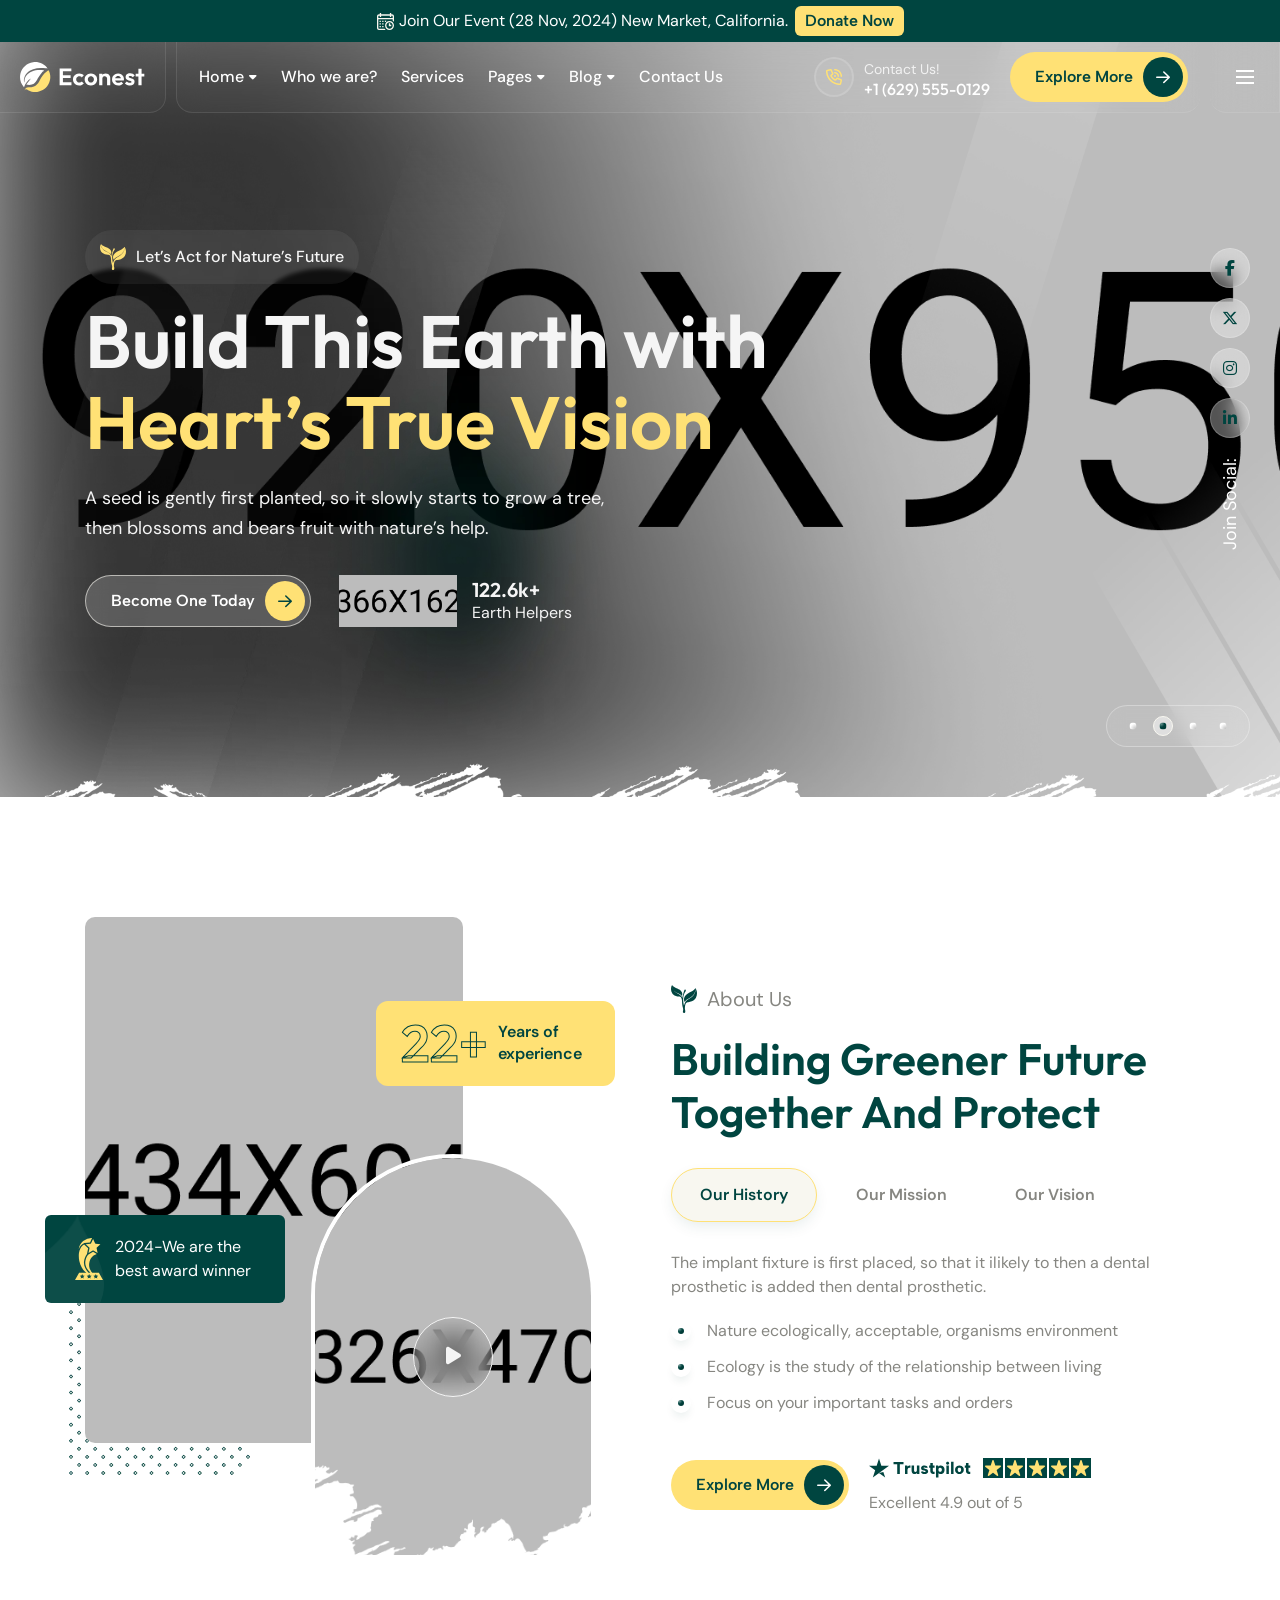
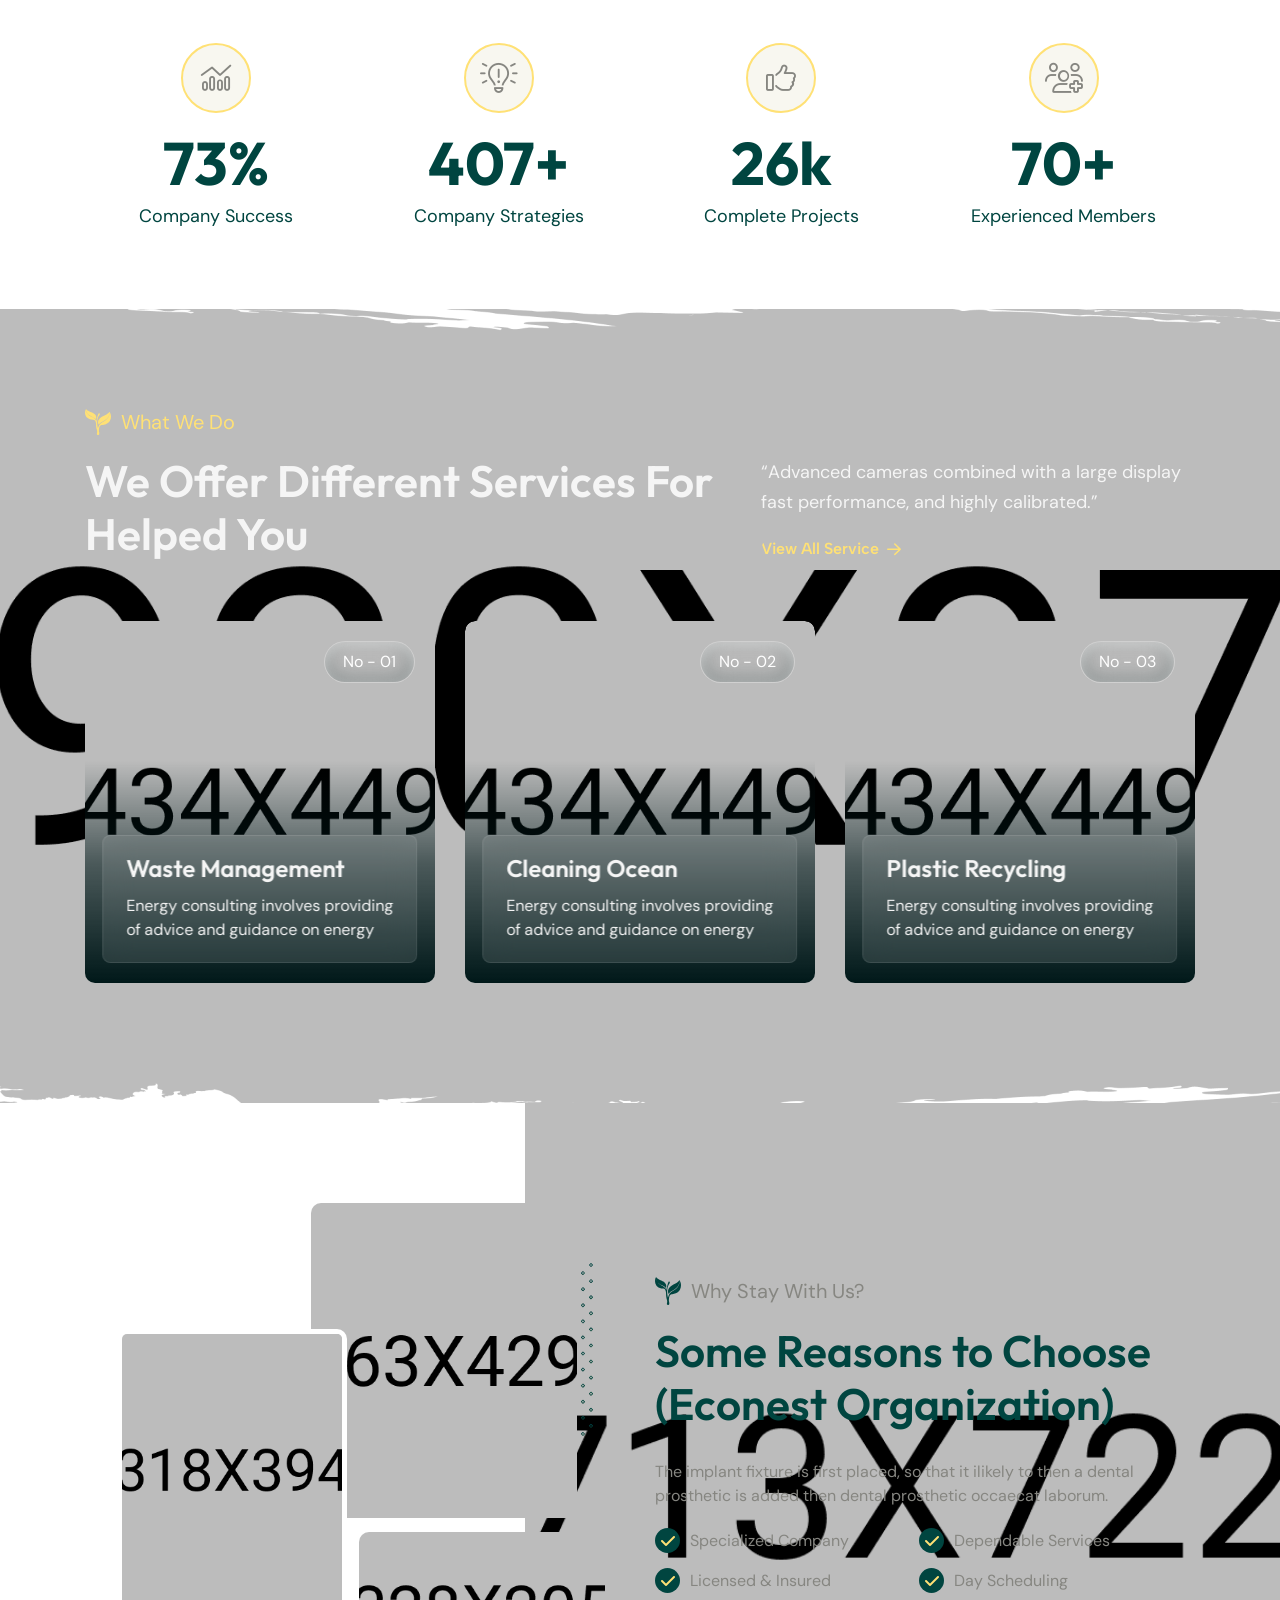
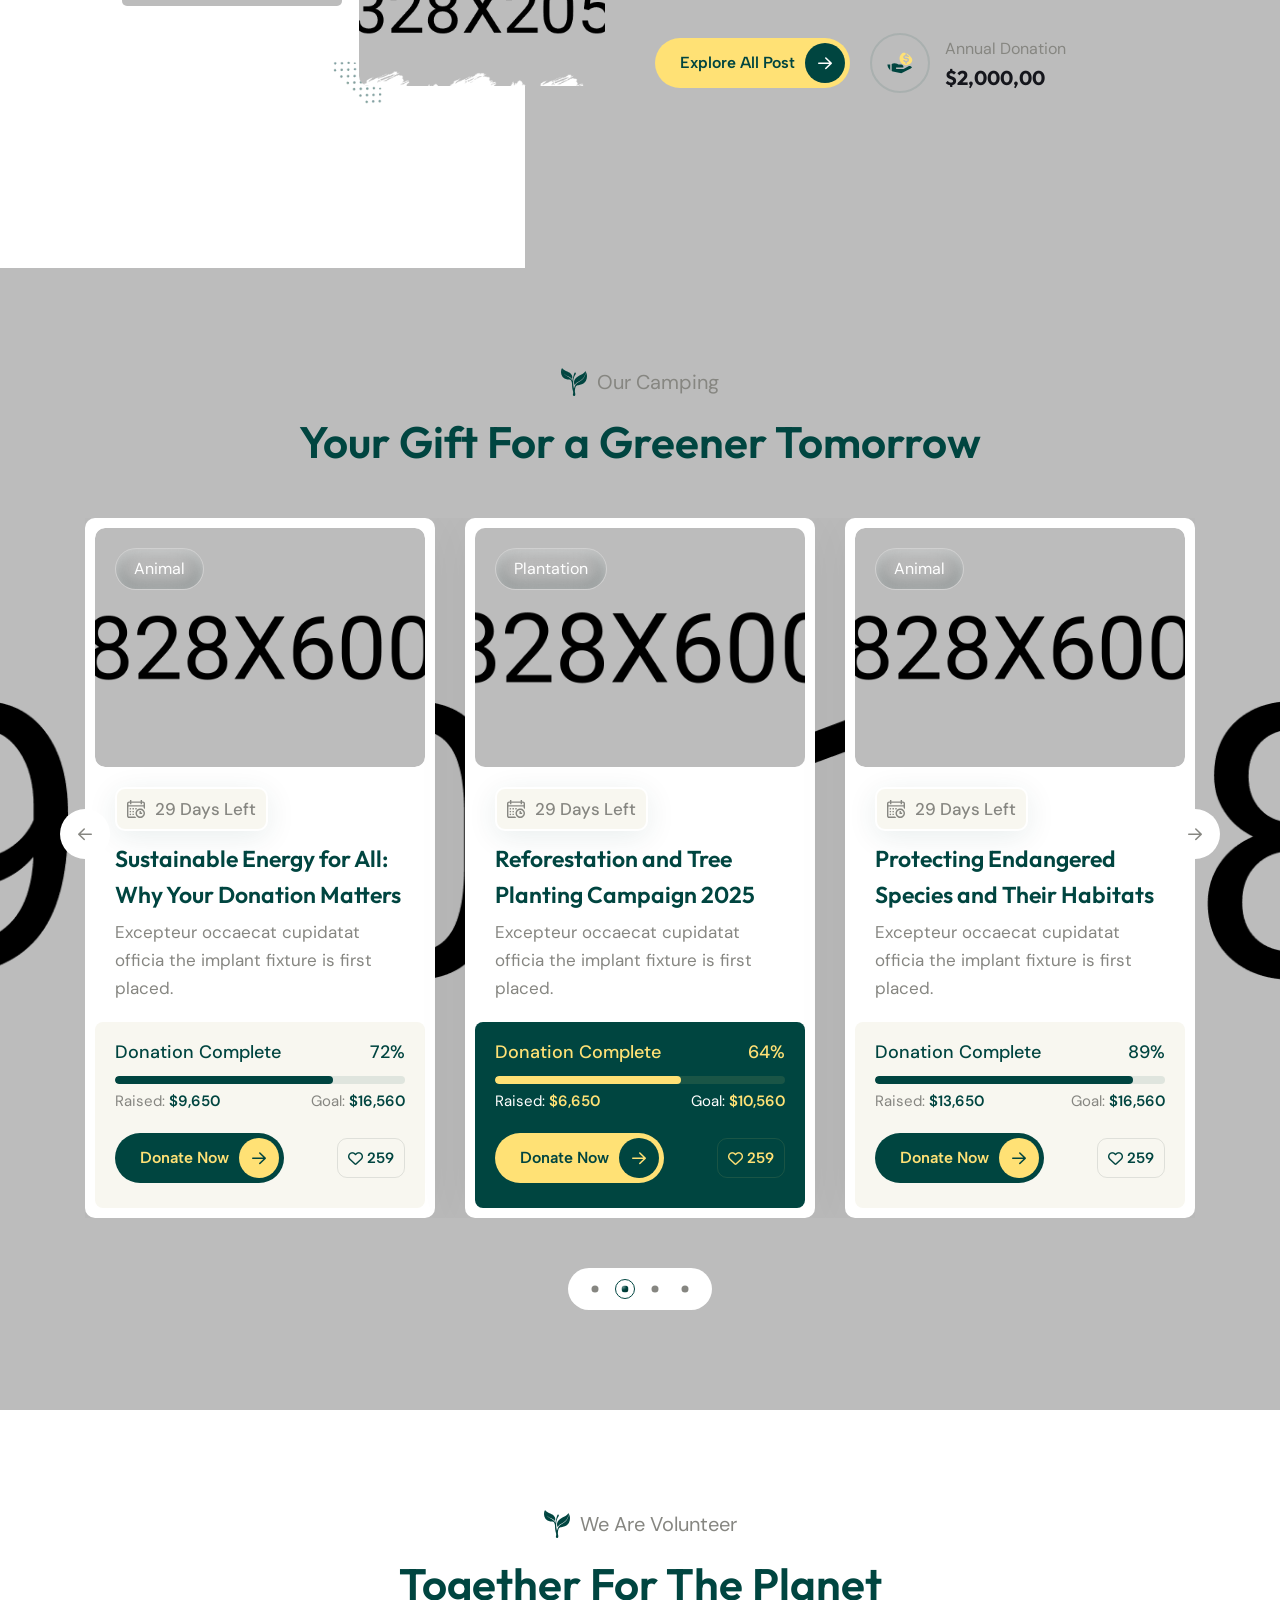
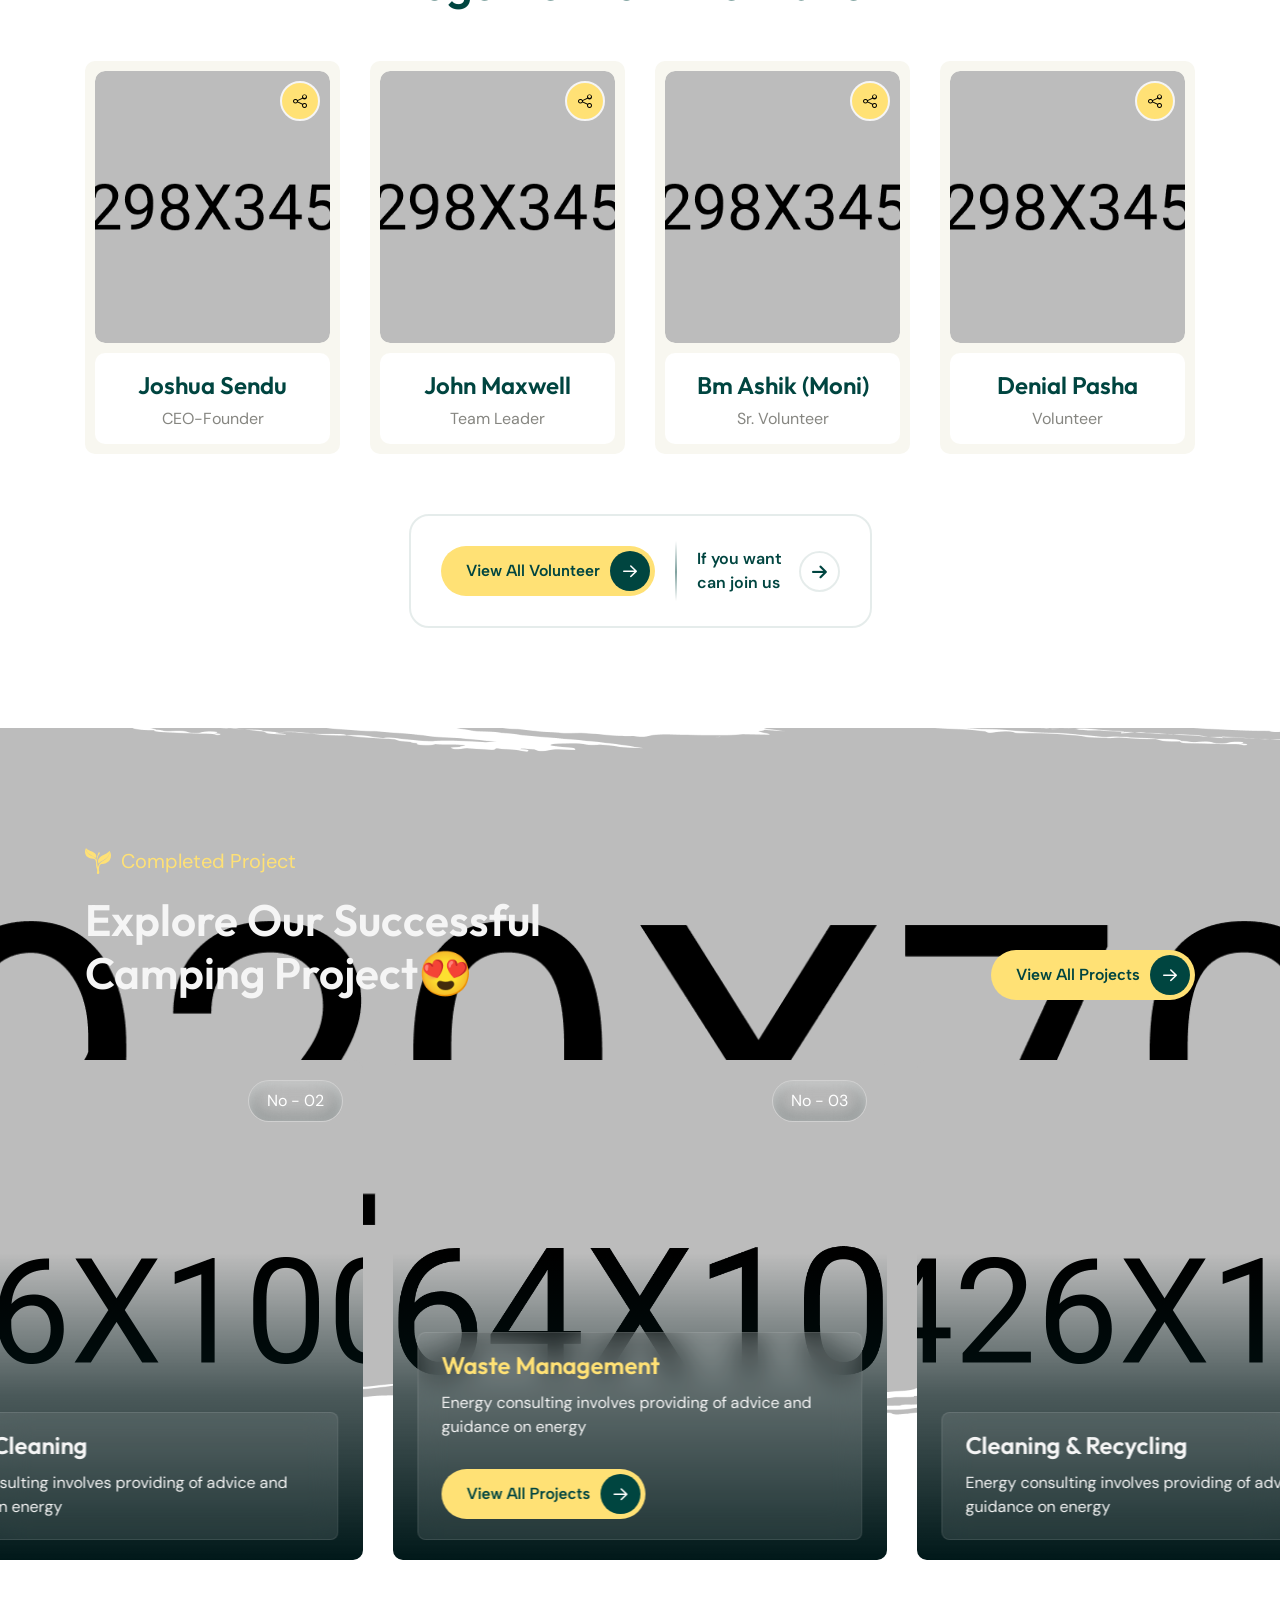
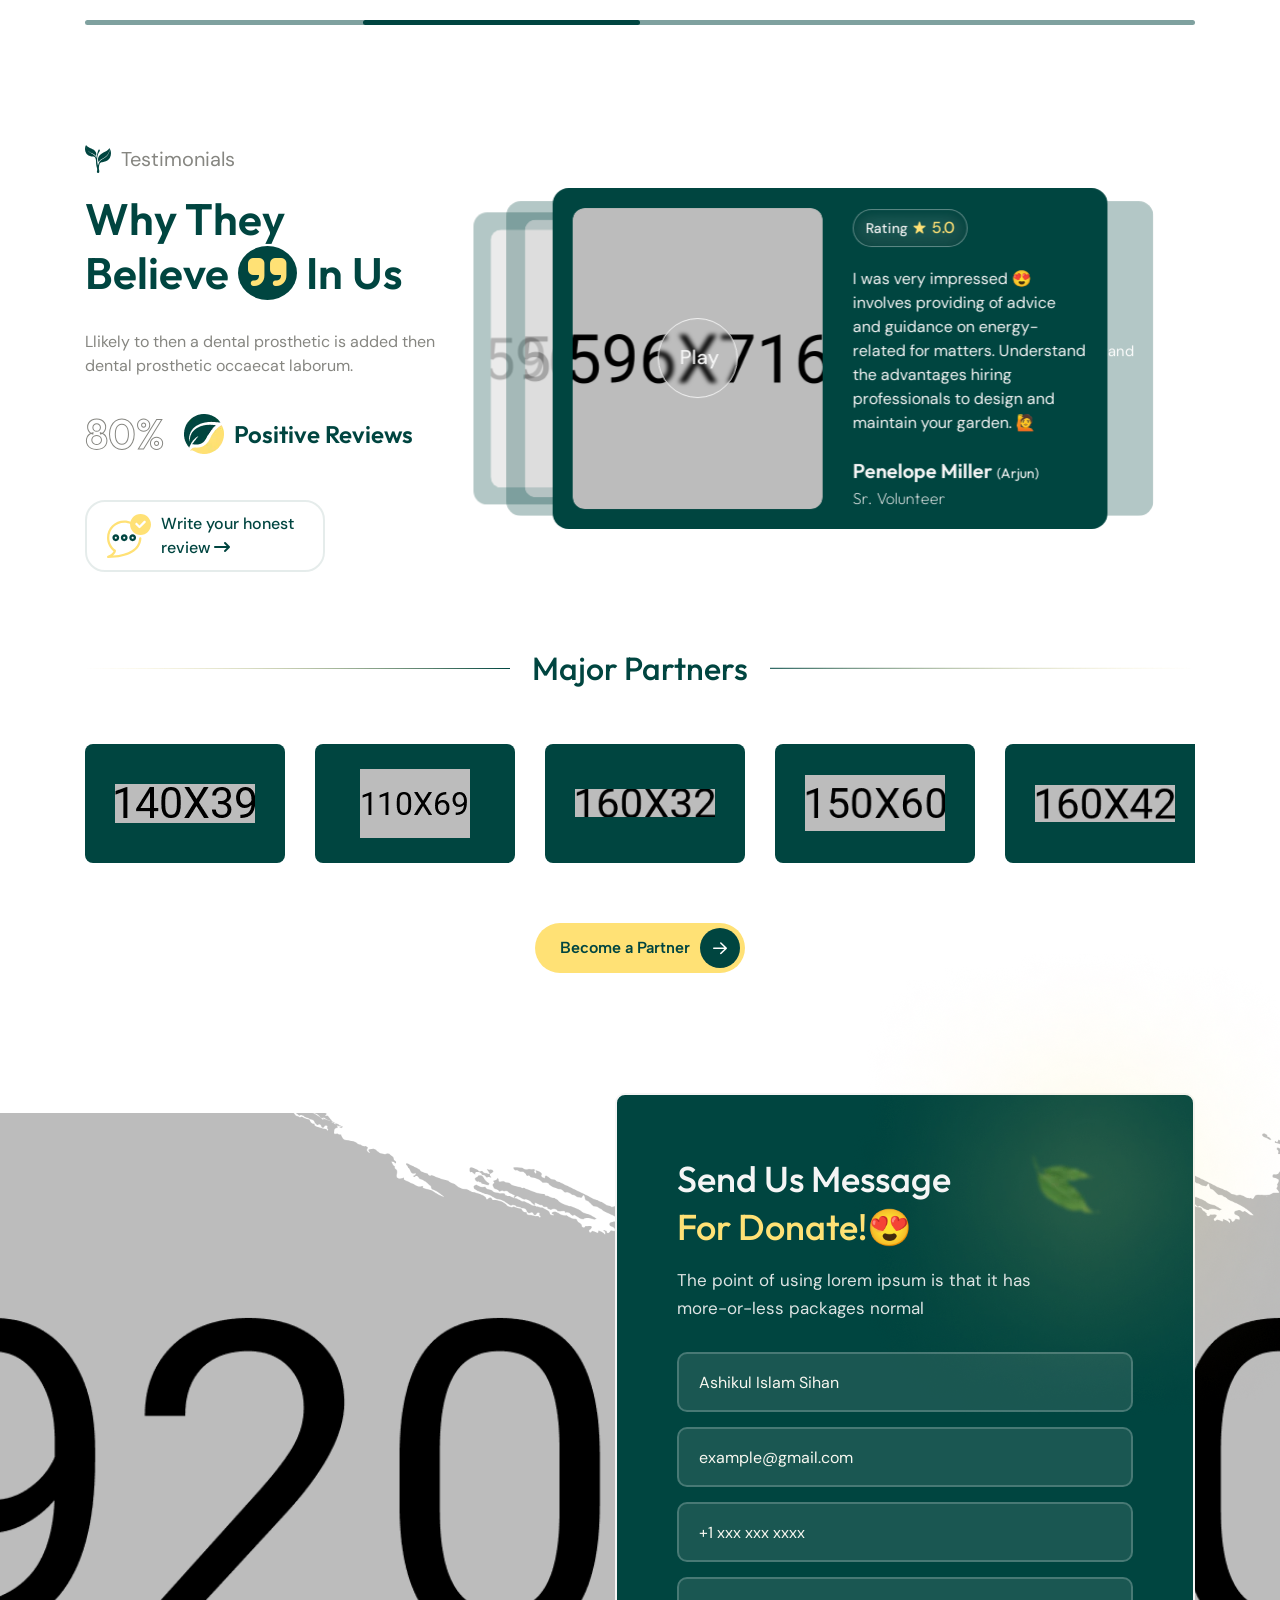
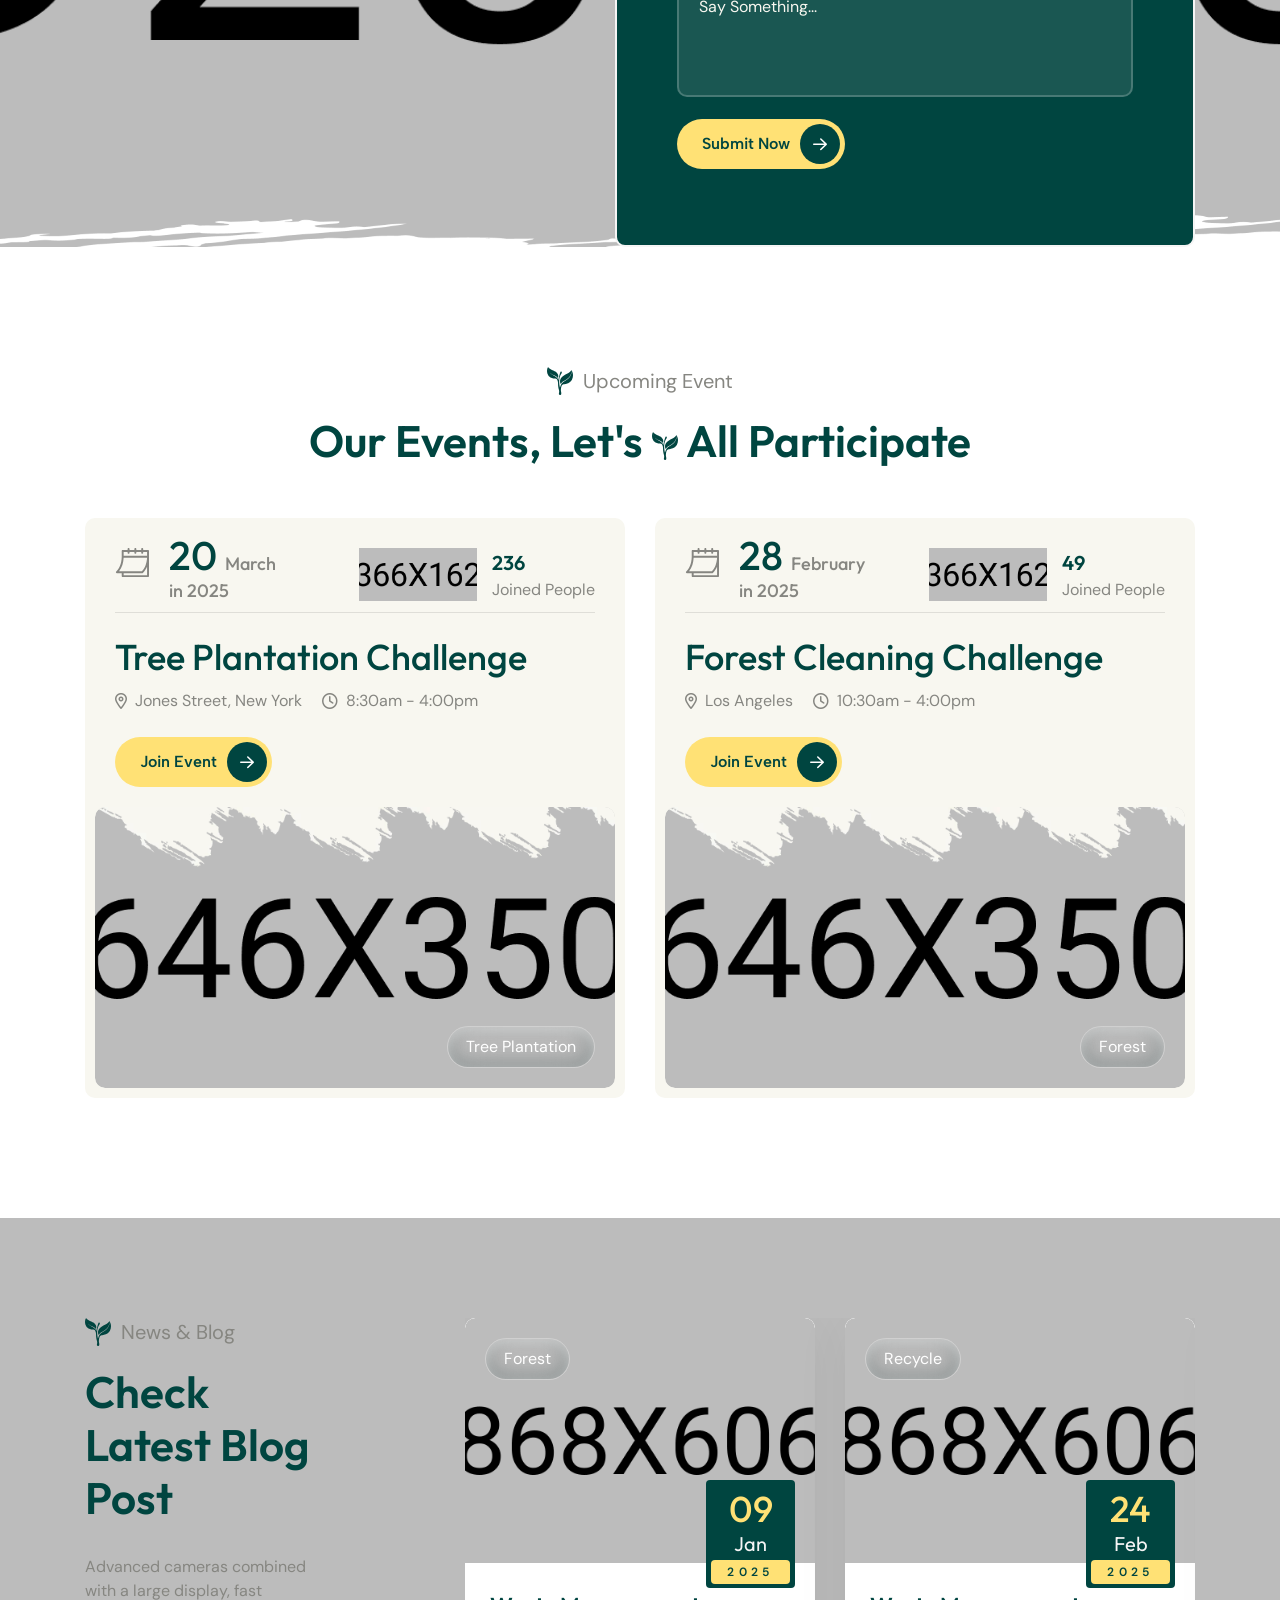
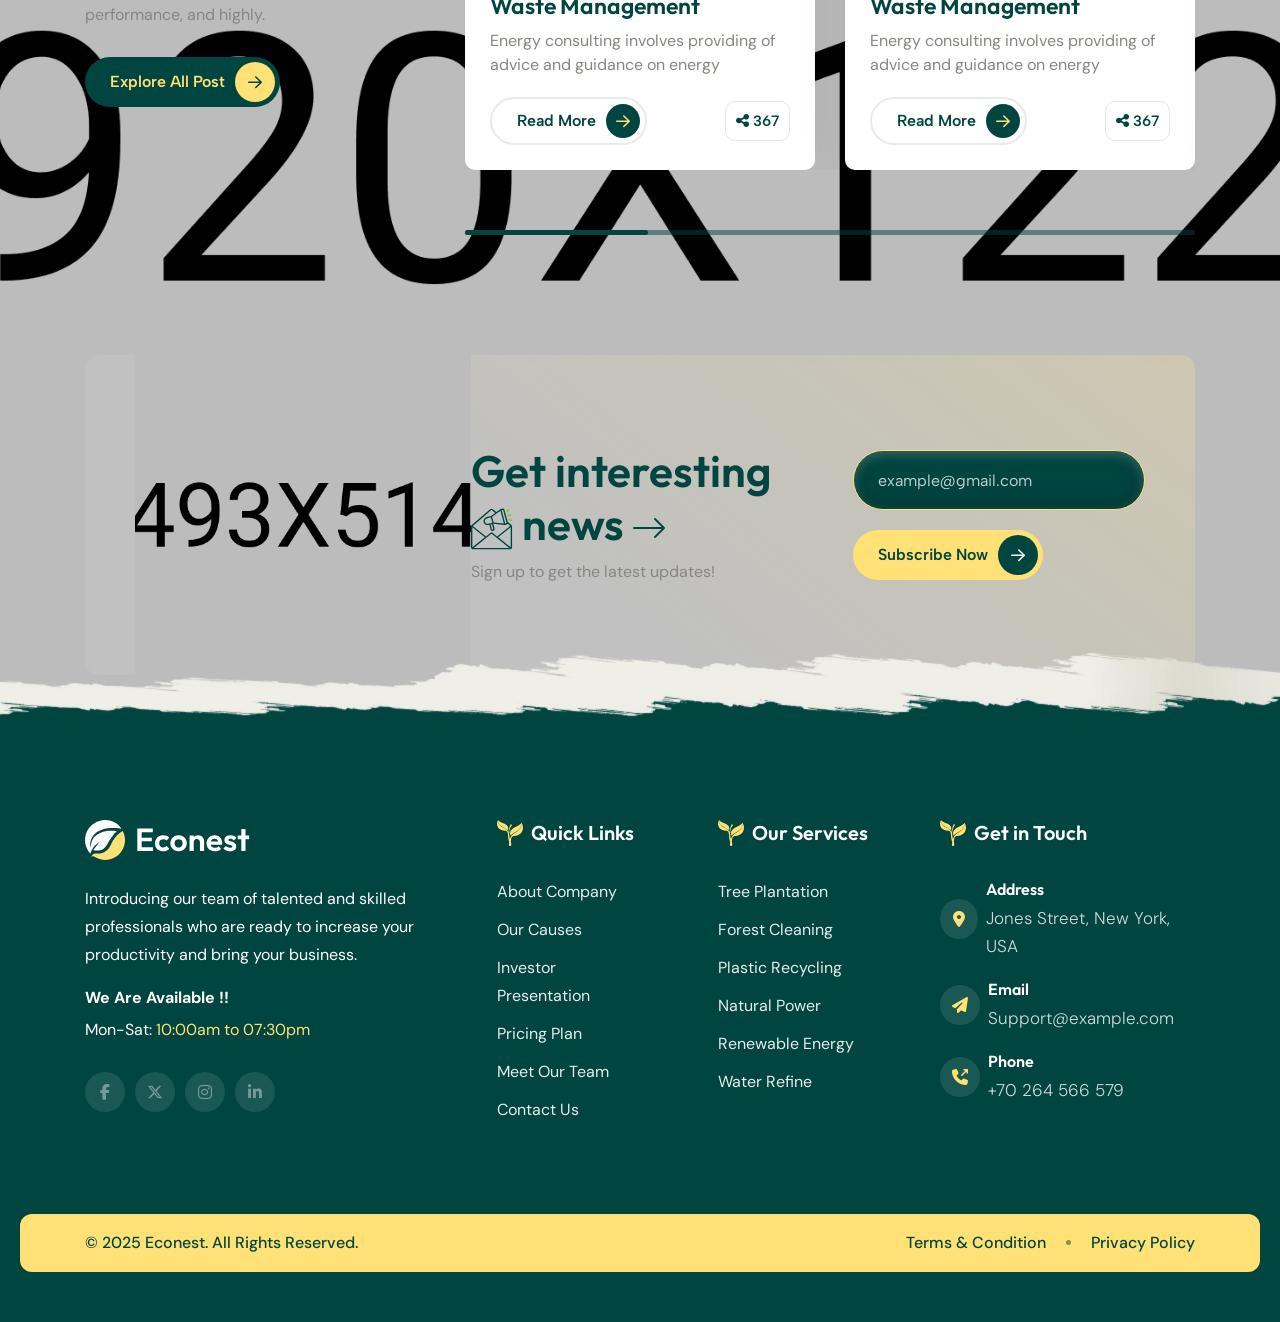
==== index.html @ 25c2c6f8 "Initial commit" ====
<!DOCTYPE html>
<html lang="en">

<head>
	<!-- Required meta tags -->
	<meta charset="utf-8"/>
	<meta name="viewport" content="width=device-width, initial-scale=1, shrink-to-fit=no"/>

	<title>Ecology & Environment HTML5 Template</title>

	<!-- Favicon -->
	<link rel="shortcut icon" type="image/x-icon" href="assets/img/logo/favicon.webp"/>

	<!-- Google fonts -->
	<link rel="preconnect" href="https://fonts.googleapis.com"/>
	<link rel="preconnect" href="https://fonts.gstatic.com" crossorigin/>
	<link href="https://fonts.googleapis.com/css2?family=Albert+Sans:ital,wght@0,100..900;1,100..900&family=DM+Sans:ital,opsz,wght@0,9..40,100..1000;1,9..40,100..1000&family=Outfit:wght@100..900&display=swap" rel="stylesheet"/>

	<!-- Vendors Css -->
	<link rel="stylesheet" href="assets/vendor/animate/animate.min.css"/>
	<link rel="stylesheet" href="assets/vendor/fontawesome-pro/fontawesome.min.css"/>
	<link rel="stylesheet" href="assets/vendor/bootstrap/bootstrap.min.css"/>
	<link rel="stylesheet" href="assets/vendor/swiper/swiper-bundle.min.css"/>
	<link rel="stylesheet" href="assets/vendor/aos/aos.css"/>
	<link rel="stylesheet" href="assets/vendor/fancybox/fancybox.css"/>

	<!-- Main CSS -->
	<link rel="stylesheet" href="assets/css/spacing.css"/>
	<link rel="stylesheet" href="assets/css/main.css"/>
</head>

<body>
<!-- preloader start-->
<div id="preloader">
	<div class="preloader">
		<img src="assets/img/thumbs/preloader.gif" alt="preloader">
	</div>
</div>
<!-- preloader end  -->

<!-- header-section start -->
<header class="header-section-1">
	<div class="top-bar d-none d-md-block">
		<div class="container-fluid">
			<div class="row">
				<div class="col-xl-12">
					<div class="top-bar-content text-center">
						<div class="text-wrap">
							<img src="assets/img/icons/calendar-time.svg" alt="icon"/>
							<span>Join Our Event (28 Nov, 2024) New Market, California.</span>
						</div>
						<a href="donations.html" class="e-primary-btn is-hover-white top-btn">
							Donate Now
						</a>
					</div>
				</div>
			</div>
		</div>
	</div>
	<div class="header-bottom-layout-2">
		<div class="header-left">
			<div class="logo-wrap-2">
				<a href="index.html">
					<img src="assets/img/logo/logo-white.svg" alt="logo"/>
				</a>
			</div>
		</div>
		<div class="w-100 d-none d-xl-block">
			<div class="header-middle">
				<nav class="main-menu-2 d-none d-xl-block">
					<ul>
						<li class="has-dropdown">
							<a href="#">Home</a>
							<ul class="sub-menu">
								<li><a href="index.html">Home 01</a></li>
								<li><a href="index-2.html">Home 02</a></li>
								<li><a href="index-3.html">Home 03</a></li>
								<li><a href="index-4.html">Home 04</a></li>
								<li><a href="index-5.html">Home 05</a></li>
							</ul>
						</li>
						<li><a href="about.html">Who we are?</a></li>
						<li><a href="services.html">Services</a></li>
						<li class="has-dropdown">
							<a href="#">Pages</a>
							<ul class="sub-menu">
								<li><a href="services-details.html">Services Details</a></li>
								<li><a href="project.html">Projects</a></li>
								<li><a href="project-details.html">Project Details</a></li>
								<li><a href="camping.html">Camping</a></li>
								<li><a href="camping-details.html">Camping Details</a></li>
								<li><a href="camping-donation.html">Camping Donation</a></li>
								<li><a href="donations.html">Donation</a></li>
								<li><a href="be-volunteer.html">Become a Volunteer</a></li>
								<li><a href="volunteer.html">Volunteers</a></li>
								<li><a href="volunteer-details.html">Volunteer Details</a></li>
							</ul>
						</li>
						<li class="has-dropdown">
							<a href="#">Blog</a>
							<ul class="sub-menu">
								<li><a href="blog-grid.html">Blog Grid</a></li>
								<li><a href="blog-standard.html">Blog Standard</a></li>
								<li><a href="blog-details.html">Blog Details</a></li>
							</ul>
						</li>
						<li><a href="contact.html">Contact Us</a></li>
					</ul>
				</nav>
				<div class="header-info-wrap">
					<div class="header-info-3 d-none d-xl-flex">
						<div class="header-info-icon">
							<i class="fa-regular fa-phone-volume"></i>
						</div>
						<div class="header-info-content">
							<span>Contact Us!</span>
							<p><a href="tel:+1629555-0129">+1 (629) 555-0129</a></p>
						</div>
					</div>
					<div class="header-btn-wrap d-none d-xl-flex">
						<a href="about.html" class="e-primary-btn has-icon">
							Explore More
							<span class="icon-wrap">
								<span class="icon">
									<i class="fa-regular fa-arrow-right"></i>
									<i class="fa-regular fa-arrow-right"></i>
								</span>
							</span>
						</a>
					</div>
				</div>
			</div>
		</div>
		<div class="header-right">
			<div class="header-bar-3 d-none d-xl-flex" data-toggle="sidebar">
				<div class="bar bar-1"></div>
				<div class="bar bar-2"></div>
				<div class="bar bar-3"></div>
			</div>
			<div class="header-bar-3 d-xl-none" data-toggle="menubar">
				<div class="bar bar-1"></div>
				<div class="bar bar-2"></div>
				<div class="bar bar-3"></div>
			</div>
		</div>
	</div>
</header>
<!-- header-section end -->

<!-- off-canvas-sidebar start -->
<div class="off-canvas-sidebar">
	<div class="off-canvas-sidebar-body">
		<div class="off-canvas-sidebar-close" data-close="sidebar">
			<i class="fa-regular fa-xmark"></i>
		</div>
		<div class="off-canvas-logo m-b-20">
			<a href="index.html">
				<img src="assets/img/logo/logo.svg" alt="logo"/>
			</a>
		</div>
		<div class="off-canvas-text m-b-30">
			<p>
				Ratione doloribus optio minus cum ab. Nostrum rerum minus sapiente
				eveniet fuga quos tenetur Bicycle rights taxidermy knausgaard, 3
				wolf moon schlitz kombucha freegan ugh ethical kogi Déjà en
				recherche de nouvelle inspiration pour la prochaine collection, qui
				sera toujours inspirée de ses origines suisses de son savoir-faire
				an nouveau matériel arrive!
			</p>
		</div>
		<div class="off-canvas-thumb m-b-40">
			<img src="assets/img/thumbs/thumb-3.webp" alt="thumb"/>
		</div>
		<div class="off-canvas-contact m-b-40">
			<a href="#" class="off-canvas-contact-item">
				<div class="icon">
					<i class="fa-solid fa-location-dot"></i>
				</div>
				<div class="text">
					<h6>Address</h6>
					<p>Jones Street, New York, USA</p>
				</div>
			</a>
			<a href="mailto:support@example.com" class="off-canvas-contact-item">
				<div class="icon">
					<i class="fa-solid fa-paper-plane"></i>
				</div>
				<div class="text">
					<h6>Email</h6>
					<p>Support@example.com</p>
				</div>
			</a>
			<a href="tel:+70264566579" class="off-canvas-contact-item">
				<div class="icon">
					<i class="fa-solid fa-phone-arrow-up-right"></i>
				</div>
				<div class="text">
					<h6>Phone</h6>
					<p>+70 264 566 579</p>
				</div>
			</a>
		</div>
		<div class="off-canvas-social-links">
			<a href="https://facebook.com">
				<i class="fab fa-facebook-f"></i>
			</a>
			<a href="https://twitter.com">
				<i class="fab fa-x-twitter"></i>
			</a>
			<a href="https://www.instagram.com">
				<i class="fab fa-instagram"></i>
			</a>
			<a href="https://linkedin.com">
				<i class="fab fa-linkedin-in"></i>
			</a>
		</div>
	</div>
	<div class="off-canvas-sidebar-overlay" data-close="sidebar"></div>
</div>
<!-- off-canvas-sidebar end -->

<!-- off-canvas-menubar start -->
<div class="off-canvas-menubar">
	<div class="off-canvas-menubar-body">
		<div class="off-canvas-head">
			<div class="off-canvas-logo">
				<a href="index.html">
					<img src="assets/img/logo/logo.svg" alt="logo"/>
				</a>
			</div>
			<div class="off-canvas-menubar-close" data-close="menubar">
				<i class="fa-regular fa-xmark"></i>
			</div>
		</div>

		<div class="off-canvas-menu">
			<ul>
				<li class="has-dropdown">
					<a href="#">Home</a>
					<ul class="sub-menu">
						<li><a href="index.html">Home 01</a></li>
						<li><a href="index-2.html">Home 02</a></li>
						<li><a href="index-3.html">Home 03</a></li>
						<li><a href="index-4.html">Home 04</a></li>
						<li><a href="index-5.html">Home 05</a></li>
					</ul>
				</li>
				<li><a href="about.html">Who we are?</a></li>
				<li><a href="services.html">Services</a></li>
				<li class="has-dropdown">
					<a href="#">Pages</a>
					<ul class="sub-menu">
						<li><a href="services-details.html">Services Details</a></li>
						<li><a href="project.html">Projects</a></li>
						<li><a href="project-details.html">Project Details</a></li>
						<li><a href="camping.html">Camping</a></li>
						<li><a href="camping-details.html">Camping Details</a></li>
						<li><a href="camping-donation.html">Camping Donation</a></li>
						<li><a href="donations.html">Donation</a></li>
						<li><a href="be-volunteer.html">Become a Volunteer</a></li>
						<li><a href="volunteer.html">Volunteers</a></li>
						<li><a href="volunteer-details.html">Volunteer Details</a></li>
					</ul>
				</li>
				<li class="has-dropdown">
					<a href="#">Blog</a>
					<ul class="sub-menu">
						<li><a href="blog-grid.html">Blog Grid</a></li>
						<li><a href="blog-standard.html">Blog Standard</a></li>
						<li><a href="blog-details.html">Blog Details</a></li>
					</ul>
				</li>
				<li><a href="contact.html">Contact Us</a></li>
			</ul>
		</div>
	</div>
	<div class="off-canvas-menubar-overlay" data-close="menubar"></div>
</div>
<!-- off-canvas-menubar end -->

<main>
	<!-- hero-section start -->
	<section class="hero-slider-active-1">
		<div class="swiper">
			<div class="swiper-wrapper">
				<div class="swiper-slide">
					<div class="hero-side" style="background-image: url(assets/img/bg/hero-bg-1.webp)">
						<div class="container">
							<div class="row">
								<div class="col-xl-12">
									<div class="hero-content-1">
										<div class="subtitle" data-animation="animate__fadeInUp" data-delay="0.3s">
											<img src="assets/img/icons/icon-1.svg" alt="icon-1"/>
											<span>Let's Go Save Environment</span>
										</div>
										<div class="title" data-animation="animate__fadeInUp" data-delay="0.4s">
											<h1>
												Shape This World to <span>Heart's Concept</span>
											</h1>
										</div>
										<div class="text" data-animation="animate__fadeInUp" data-delay="0.5s">
											<p>
												The implant fixture is first placed, so that it
												ilikely to then a dental prosthetic is added then
												dental prosthetic.
											</p>
										</div>
										<div class="join-us" data-animation="animate__fadeInUp" data-delay="0.6s">
											<a href="donations.html" class="e-primary-btn has-icon">
												Join Us Today
												<span class="icon-wrap"><span class="icon"><i class="fa-regular fa-arrow-right"></i><i class="fa-regular fa-arrow-right"></i></span></span>
											</a>
											<div class="author-wrap">
												<img src="assets/img/authors/author-1.webp" alt="authors"/>
												<div class="author-info">
													<h5>122.6k+</h5>
													<p>Team Members</p>
												</div>
											</div>
										</div>
									</div>
								</div>
							</div>
						</div>
						<div class="group-shape-1">
							<img src="assets/img/shapes/group-shape-1.webp" alt="group-shape-1"/>
						</div>
						<div class="s-shape-1">
							<img src="assets/img/shapes/shape-2.webp" alt="s-shape-1"/>
						</div>
					</div>
				</div>
				<div class="swiper-slide">
					<div class="hero-side" style="background-image: url(assets/img/bg/hero-bg-6.webp)">
						<div class="container">
							<div class="row">
								<div class="col-xl-12">
									<div class="hero-content-1">
										<div class="subtitle" data-animation="animate__fadeInUp" data-delay="0.3s">
											<img src="assets/img/icons/icon-1.svg" alt="icon-1"/>
											<span>Let’s Act for Nature’s Future</span>
										</div>
										<div class="title" data-animation="animate__fadeInUp" data-delay="0.4s">
											<h1>
												Build This Earth with
												<span>Heart’s True Vision</span>
											</h1>
										</div>
										<div class="text" data-animation="animate__fadeInUp" data-delay="0.5s">
											<p>
												A seed is gently first planted, so it slowly starts to grow a tree, then
												blossoms and bears fruit with nature’s help.
											</p>
										</div>
										<div class="join-us" data-animation="animate__fadeInUp" data-delay="0.6s">
											<a href="donations.html" class="e-primary-btn has-icon">
												Become One Today
												<span class="icon-wrap"><span class="icon"><i class="fa-regular fa-arrow-right"></i><i class="fa-regular fa-arrow-right"></i></span></span>
											</a>
											<div class="author-wrap">
												<img src="assets/img/authors/author-1.webp" alt="authors"/>
												<div class="author-info">
													<h5>122.6k+</h5>
													<p>Earth Helpers</p>
												</div>
											</div>
										</div>
									</div>
								</div>
							</div>
						</div>
						<div class="group-shape-1">
							<img src="assets/img/shapes/group-shape-1.webp" alt="group-shape-1"/>
						</div>
						<div class="s-shape-1">
							<img src="assets/img/shapes/shape-2.webp" alt="s-shape-1"/>
						</div>
					</div>
				</div>
				<div class="swiper-slide">
					<div class="hero-side" style="background-image: url(assets/img/bg/hero-bg-1.webp)">
						<div class="container">
							<div class="row">
								<div class="col-xl-12">
									<div class="hero-content-1">
										<div class="subtitle" data-animation="animate__fadeInUp" data-delay="0.3s">
											<img src="assets/img/icons/icon-1.svg" alt="icon-1"/>
											<span>Let's Go Save Environment</span>
										</div>
										<div class="title" data-animation="animate__fadeInUp" data-delay="0.4s">
											<h1>
												Shape This World to <span>Heart's Concept</span>
											</h1>
										</div>
										<div class="text" data-animation="animate__fadeInUp" data-delay="0.5s">
											<p>
												The implant fixture is first placed, so that it
												ilikely to then a dental prosthetic is added then
												dental prosthetic.
											</p>
										</div>
										<div class="join-us" data-animation="animate__fadeInUp" data-delay="0.6s">
											<a href="donations.html" class="e-primary-btn has-icon">
												Join Us Today
												<span class="icon-wrap"><span class="icon"><i class="fa-regular fa-arrow-right"></i><i class="fa-regular fa-arrow-right"></i></span></span>
											</a>
											<div class="author-wrap">
												<img src="assets/img/authors/author-1.webp" alt="authors"/>
												<div class="author-info">
													<h5>122.6k+</h5>
													<p>Team Members</p>
												</div>
											</div>
										</div>
									</div>
								</div>
							</div>
						</div>
						<div class="group-shape-1">
							<img src="assets/img/shapes/group-shape-1.webp" alt="group-shape-1"/>
						</div>
						<div class="s-shape-1">
							<img src="assets/img/shapes/shape-2.webp" alt="s-shape-1"/>
						</div>
					</div>
				</div>
				<div class="swiper-slide">
					<div class="hero-side" style="background-image: url(assets/img/bg/hero-bg-6.webp)">
						<div class="container">
							<div class="row">
								<div class="col-xl-12">
									<div class="hero-content-1">
										<div class="subtitle" data-animation="animate__fadeInUp" data-delay="0.3s">
											<img src="assets/img/icons/icon-1.svg" alt="icon-1"/>
											<span>Let’s Act for Nature’s Future</span>
										</div>
										<div class="title" data-animation="animate__fadeInUp" data-delay="0.4s">
											<h1>
												Build This Earth with
												<span>Heart’s True Vision</span>
											</h1>
										</div>
										<div class="text" data-animation="animate__fadeInUp" data-delay="0.5s">
											<p>
												A seed is gently first planted, so it slowly starts to grow a tree, then
												blossoms and bears fruit with nature’s help.
											</p>
										</div>
										<div class="join-us" data-animation="animate__fadeInUp" data-delay="0.6s">
											<a href="donations.html" class="e-primary-btn has-icon">
												Become One Today
												<span class="icon-wrap"><span class="icon"><i class="fa-regular fa-arrow-right"></i><i class="fa-regular fa-arrow-right"></i></span></span>
											</a>
											<div class="author-wrap">
												<img src="assets/img/authors/author-1.webp" alt="authors"/>
												<div class="author-info">
													<h5>122.6k+</h5>
													<p>Earth Helpers</p>
												</div>
											</div>
										</div>
									</div>
								</div>
							</div>
						</div>
						<div class="group-shape-1">
							<img src="assets/img/shapes/group-shape-1.webp" alt="group-shape-1"/>
						</div>
						<div class="s-shape-1">
							<img src="assets/img/shapes/shape-2.webp" alt="s-shape-1"/>
						</div>
					</div>
				</div>
			</div>
		</div>
		<div class="hero-slider-pagination-1"></div>
		<div class="hero-slider-social">
			<div class="social-links">
				<a href="https://facebook.com">
					<i class="fab fa-facebook-f"></i>
				</a>
				<a href="https://twitter.com">
					<i class="fab fa-x-twitter"></i>
				</a>
				<a href="https://www.instagram.com">
					<i class="fab fa-instagram"></i>
				</a>
				<a href="https://linkedin.com">
					<i class="fab fa-linkedin-in"></i>
				</a>
			</div>
			<div class="text">Join Social:</div>
		</div>
	</section>
	<!-- hero-section end -->

	<!-- about-us-section start -->
	<section class="about-us-section m-t-120 m-t-md-100 m-t-xs-80">
		<div class="container">
			<div class="row align-items-center">
				<div class="col-xl-6">
					<div class="shape-wrapped-thumb-1" data-aos="fade-up" data-aos-duration="1000" data-aos-delay="200">
						<img src="assets/img/thumbs/thumb-39.webp" alt="thumb"/>
						<div class="experience-shape-2">
							<h3>
								<span class="purecounter" data-purecounter-duration="2" data-purecounter-end="29">0</span>+
							</h3>
							<p>Years of experience</p>
						</div>
						<div class="award-shape" style="background-image: url(assets/img/shapes/shape-18.webp)">
							<img src="assets/img/icons/icon-6.svg" alt="icon"/>
							<p>2024-We are the best award winner</p>
						</div>
						<div class="box-shape">
							<img src="assets/img/shapes/shape-14.webp" alt="box-shape"/>
						</div>
						<div class="positioned-shape">
							<div class="shape-wrapped-thumb-2">
								<div class="video-thumb">
									<img src="assets/img/thumbs/thumb-40.webp" alt="thumb"/>
									<a href="https://www.youtube.com/watch?v=fLeJJPxua3E&amp;ab_channel=Motiversity" data-fancybox="" class="video-play-btn">
										<i class="fa-solid fa-play"></i>
									</a>
								</div>
								<div class="vector-shape">
									<img src="assets/img/shapes/shape-19.webp" alt="vector-shape"/>
								</div>
							</div>
						</div>
					</div>
				</div>
				<div class="col-xl-6">
					<div class="about-us-content px-xxl-5 px-3" data-aos="fade-up" data-aos-duration="1000" data-aos-delay="400">
						<div class="common-subtitle">
							<img src="assets/img/icons/icon-2.svg" alt="icon-2"/>
							<span>About Us</span>
						</div>
						<div class="common-title text-start">
							<h2>Building Greener Future Together And Protect</h2>
						</div>
						<div class="c-tabs-wrapper">
							<ul class="nav nav-tabs" id="myTab" role="tablist">
								<li class="nav-item" role="presentation">
									<button class="nav-link active" id="c-tab-1" data-bs-toggle="tab" data-bs-target="#c-tab-1-pane" type="button" role="tab" aria-controls="c-tab-1-pane" aria-selected="true">
										Our History
									</button>
								</li>
								<li class="nav-item" role="presentation">
									<button class="nav-link" id="c-tab-2" data-bs-toggle="tab" data-bs-target="#c-tab-2-pane" type="button" role="tab" aria-controls="c-tab-2-pane" aria-selected="false">
										Our Mission
									</button>
								</li>
								<li class="nav-item" role="presentation">
									<button class="nav-link" id="c-tab-3" data-bs-toggle="tab" data-bs-target="#c-tab-3-pane" type="button" role="tab" aria-controls="c-tab-3-pane" aria-selected="false">
										Our Vision
									</button>
								</li>
							</ul>
							<div class="tab-content" id="myTabContent">
								<div class="tab-pane fade show active" id="c-tab-1-pane" role="tabpanel" aria-labelledby="c-tab-1" tabindex="0">
									<div class="text">
										<p>
											The implant fixture is first placed, so that it ilikely to then a dental
											prosthetic is added then dental prosthetic.
										</p>
									</div>
									<div class="benefits">
										<ul>
											<li>
												Nature ecologically, acceptable, organisms
												environment
											</li>
											<li>
												Ecology is the study of the relationship between
												living
											</li>
											<li>Focus on your important tasks and orders</li>
										</ul>
									</div>
								</div>
								<div class="tab-pane fade" id="c-tab-2-pane" role="tabpanel" aria-labelledby="c-tab-2" tabindex="0">
									<div class="text">
										<p>
											The implant fixture is first placed, so that it ilikely to then a dental
											prosthetic is added then dental prosthetic.
										</p>
									</div>
									<div class="benefits">
										<ul>
											<li>
												Nature ecologically, acceptable, organisms environment
											</li>
											<li>
												Ecology is the study of the relationship between living
											</li>
											<li>Focus on your important tasks and orders</li>
										</ul>
									</div>
								</div>
								<div class="tab-pane fade" id="c-tab-3-pane" role="tabpanel" aria-labelledby="c-tab-3" tabindex="0">
									<div class="text">
										<p>
											The implant fixture is first placed, so that it ilikely to then a dental
											prosthetic is added then dental prosthetic.
										</p>
									</div>
								</div>
							</div>
						</div>
						<div class="annual-donation-wrap">
							<a href="about.html" class="e-primary-btn has-icon">
								Explore More
								<span class="icon-wrap"><span class="icon"><i class="fa-regular fa-arrow-right"></i><i class="fa-regular fa-arrow-right"></i></span></span>
							</a>
							<div class="rating-wrap">
								<div class="star-rating">
									<img src="assets/img/logo/logo-8.svg" alt="logo"/>
									<div class="stars">
										<i class="fa-solid fa-star-sharp"></i>
										<i class="fa-solid fa-star-sharp"></i>
										<i class="fa-solid fa-star-sharp"></i>
										<i class="fa-solid fa-star-sharp"></i>
										<i class="fa-solid fa-star-sharp"></i>
									</div>
								</div>
								<p>Excellent 4.9 out of 5</p>
							</div>
						</div>
					</div>
				</div>
			</div>
		</div>
	</section>
	<!-- about-us-section end -->

	<!-- company-achievements-section start -->
	<section class="company-achievements-section m-t-60">
		<div class="container">
			<div class="company-achievements" data-aos="fade-up" data-aos-delay="200" data-aos-duration="1000">
				<div class="achievement">
					<i class="fa-light fa-chart-mixed"></i>
					<h2>
						<span class="purecounter" data-purecounter-duration="2" data-purecounter-end="98">0</span>%
					</h2>
					<p>Company Success</p>
				</div>
				<div class="achievement">
					<i class="fa-light fa-lightbulb-exclamation-on"></i>
					<h2>
						<span class="purecounter" data-purecounter-duration="2" data-purecounter-end="565">0</span>+
					</h2>
					<p>Company Strategies</p>
				</div>
				<div class="achievement">
					<i class="fa-light fa-thumbs-up"></i>
					<h2>
						<span class="purecounter" data-purecounter-duration="2" data-purecounter-end="36.2">0</span>k
					</h2>
					<p>Complete Projects</p>
				</div>
				<div class="achievement">
					<i class="fa-light fa-users-medical"></i>
					<h2>
						<span class="purecounter" data-purecounter-duration="2" data-purecounter-end="100">0</span>+
					</h2>
					<p>Experienced Members</p>
				</div>
			</div>
		</div>
	</section>

	<!-- company-achievements-section end -->

	<!-- what-we-do-section start -->
	<section class="what-we-do-section m-t-80 p-t-100 p-b-120 p-b-md-100 p-t-xs-80 p-b-xs-80" style="background-image: url(assets/img/bg/what-we-do-bg.webp)">
		<div class="container">
			<div class="section-top-2">
				<div class="left">
					<div class="common-subtitle" data-aos="fade-up" data-aos-duration="1000" data-aos-delay="200">
						<img src="assets/img/icons/icon-1.svg" alt="icon-1"/>
						<span>What We Do</span>
					</div>
					<div class="common-title text-start" data-aos="fade-up" data-aos-duration="1000" data-aos-delay="400">
						<h2>We Offer Different Services For Helped You</h2>
					</div>
				</div>
				<div class="right" data-aos="fade-up" data-aos-duration="1000" data-aos-delay="600">
					<p>
						“Advanced cameras combined with a large display fast performance, and highly calibrated.”
					</p>
					<a href="services.html" class="service-btn e-primary-btn has-icon">
						View All Service
						<span class="icon-wrap">
							<span class="icon"><i class="fa-regular fa-arrow-right"></i><i class="fa-regular fa-arrow-right"></i></span>
		                </span>
					</a>
				</div>
			</div>
			<div class="row row-gap-md-5 row-gap-4" data-aos="fade-up" data-aos-duration="1000" data-aos-delay="800">
				<div class="col-xl-4 col-md-6 col-sm-12">
					<div class="project-card">
						<div class="thumb">
							<a href="services-details.html">
								<img src="assets/img/thumbs/thumb-14.webp" alt="thumb-14"/>
							</a>
							<div class="number">
								<a href="services-details.html">No - 01</a>
							</div>
							<div class="content">
								<h5>Waste Management</h5>
								<p>
									Energy consulting involves providing of advice and
									guidance on energy
								</p>
								<div class="details-btn">
									<a href="services-details.html" class="e-primary-btn has-icon is-hover-white">
										Read More
										<span class="icon-wrap">
											<span class="icon"><i class="fa-regular fa-arrow-right"></i><i class="fa-regular fa-arrow-right"></i></span>
				                        </span>
									</a>
								</div>
							</div>
						</div>
					</div>
				</div>
				<div class="col-xl-4 col-md-6 col-sm-12">
					<div class="project-card">
						<div class="thumb">
							<a href="services-details.html">
								<img src="assets/img/thumbs/thumb-15.webp" alt="thumb-15"/>
							</a>
							<div class="number">
								<a href="services-details.html">No - 02</a>
							</div>
							<div class="content">
								<h5>Cleaning Ocean</h5>
								<p>
									Energy consulting involves providing of advice and
									guidance on energy
								</p>
								<div class="details-btn">
									<a href="services-details.html" class="e-primary-btn has-icon is-hover-white">
										Read More
										<span class="icon-wrap">
											<span class="icon"><i class="fa-regular fa-arrow-right"></i><i class="fa-regular fa-arrow-right"></i></span>
				                        </span>
									</a>
								</div>
							</div>
						</div>
					</div>
				</div>
				<div class="col-xl-4 col-md-6 col-sm-12">
					<div class="project-card">
						<div class="thumb">
							<a href="services-details.html">
								<img src="assets/img/thumbs/thumb-16.webp" alt="thumb-16"/>
							</a>
							<div class="number">
								<a href="services-details.html">No - 03</a>
							</div>
							<div class="content">
								<h5>Plastic Recycling</h5>
								<p>
									Energy consulting involves providing of advice and
									guidance on energy
								</p>
								<div class="details-btn">
									<a href="services-details.html" class="e-primary-btn has-icon is-hover-white">
										Read More
										<span class="icon-wrap">
											<span class="icon"><i class="fa-regular fa-arrow-right"></i><i class="fa-regular fa-arrow-right"></i></span>
				                        </span>
									</a>
								</div>
							</div>
						</div>
					</div>
				</div>
			</div>
		</div>
		<div class="shape-10">
			<img src="assets/img/shapes/shape-10.webp" alt="shape-10"/>
		</div>
		<div class="shape-11">
			<img src="assets/img/shapes/shape-11.webp" alt="shape-11"/>
		</div>
	</section>
	<!-- what-we-do-section end -->

	<!-- why-us-section start -->
	<section class="why-us-section p-t-100 p-b-100 p-t-xs-80 p-b-xs-80" style="background-image: url(assets/img/bg/why-us-bg.webp)">
		<div class="container">
			<div class="row row-gap-5 align-items-center">
				<div class="col-xl-6">
					<div class="thumb px-xl-5 left" data-aos="fade-up" data-aos-delay="200" data-aos-duration="1000">
						<div class="thumb-1">
							<img alt="thumb-1" src="assets/img/thumbs/thumb-23.webp">
							<div class="s-shape-1"><img alt="shape-1" src="assets/img/shapes/shape-14.webp"></div>
						</div>
						<div class="thumb-2"><img alt="thumb-2" src="assets/img/thumbs/thumb-22.webp"></div>
						<div class="thumb-3">
							<div class="shape-wrapped-thumb">
								<img alt="thumb-3" src="assets/img/thumbs/thumb-21.webp">
								<div class="s-shape-1"><img alt="shape-1" src="assets/img/shapes/shape-13.webp"></div>
								<div class="s-shape-2"><img alt="shape-2" src="assets/img/shapes/shape-15.webp"></div>
							</div>
						</div>
					</div>
				</div>
				<div class="col-xl-6">
					<div class="why-us-content" data-aos="fade-up" data-aos-delay="400" data-aos-duration="1000">
						<div class="common-subtitle">
							<img alt="icon-2" src="assets/img/icons/icon-2.svg"> <span>Why Stay With Us?</span>
						</div>
						<div class="common-title text-start">
							<h2>Some Reasons to Choose (Econest Organization)</h2>
						</div>
						<div class="text">
							<p>The implant fixture is first placed, so that it ilikely to then a dental prosthetic is
								added then dental prosthetic occaecat laborum.</p>
						</div>
						<div class="services">
							<div class="service-left">
								<div class="service">
									<i class="fa-solid fa-check"></i>
									<p>Specialized Company</p>
								</div>
								<div class="service">
									<i class="fa-solid fa-check"></i>
									<p>Licensed & Insured</p>
								</div>
							</div>
							<div class="service-right">
								<div class="service">
									<i class="fa-solid fa-check"></i>
									<p>Dependable Services</p>
								</div>
								<div class="service">
									<i class="fa-solid fa-check"></i>
									<p>Day Scheduling</p>
								</div>
							</div>
						</div>
						<div class="annual-donation-wrap">
							<a class="e-primary-btn has-icon" href="project.html">Explore All Post
								<span class="icon-wrap"><span class="icon"><i class="fa-regular fa-arrow-right"></i> <i class="fa-regular fa-arrow-right"></i></span></span></a>
							<div class="annual-donation">
								<img alt="icon-4" src="assets/img/icons/icon-4.svg">
								<div class="annual-text">
									<p>Annual Donation</p>
									<h5>$2,000,00</h5>
								</div>
							</div>
						</div>
					</div>
				</div>
			</div>
		</div>
	</section>
	<!-- why-us-section end -->

	<!-- our-camping start -->
	<section class="our-camping-section overflow-x-clip p-t-100 p-b-100 p-t-xs-80 p-b-xs-80" style="background-image: url(assets/img/bg/our-camping-bg.webp)">
		<div class="container">
			<div class="row m-b-50 m-b-xs-40">
				<div class="col-xl-12">
					<div class="text-center">
						<div class="common-subtitle" data-aos="fade-up" data-aos-delay="200" data-aos-duration="1000">
							<img alt="icon-2" src="assets/img/icons/icon-2.svg"> <span>Our Camping</span>
						</div>
						<div class="common-title mb-0" data-aos="fade-up" data-aos-delay="400" data-aos-duration="1000">
							<h2>Your Gift For a Greener Tomorrow</h2>
						</div>
					</div>
				</div>
			</div>
			<div class="row">
				<div class="col-xl-12">
					<div class="camping-slider-active" data-aos="fade-up" data-aos-delay="600" data-aos-duration="1000">
						<div class="swiper">
							<div class="swiper-wrapper">
								<div class="swiper-slide">
									<div class="camping-card">
										<div class="thumb">
											<a href="camping-donation.html"><img alt="thumb-2" src="assets/img/thumbs/thumb-2.webp"></a>
											<div class="category">
												<a href="camping-donation.html">Animal</a>
											</div>
										</div>
										<div class="content">
											<div class="content-top">
												<div class="date">
													<img alt="calendar-icon" src="assets/img/icons/calendar.svg"> <span>29 Days Left</span>
												</div>
												<div class="title">
													<h3><a href="camping-donation.html">Sustainable Energy for All: Why
														Your Donation Matters</a></h3>
												</div>
												<div class="text">
													<p>
														Excepteur occaecat cupidatat officia the implant fixture is first placed.
													</p>
												</div>
											</div>
											<div class="donation-wrap">
												<div class="d-top">
													<p>Donation Complete</p>
													<p>72%</p>
												</div>
												<div aria-label="Basic example" aria-valuemax="100" aria-valuemin="0" aria-valuenow="75" class="progress" role="progressbar">
													<div class="progress-bar" style="width: 75%"></div>
												</div>
												<div class="fund">
													<p>Raised: <span>$9,650</span></p>
													<p>Goal: <span>$16,560</span></p>
												</div>
												<div class="d-bottom">
													<a class="e-primary-btn has-icon d-btn" href="camping-donation.html">
														Donate Now
														<span class="icon-wrap"><span class="icon"><i class="fa-regular fa-arrow-right"></i> <i class="fa-regular fa-arrow-right"></i></span></span>
													</a>
													<button class="d-wishlist"><i class="fa-regular fa-heart"></i>
														<span>259</span>
													</button>
												</div>
											</div>
										</div>
									</div>
								</div>
								<div class="swiper-slide">
									<div class="camping-card">
										<div class="thumb">
											<a href="camping-donation.html"><img alt="thumb-2" src="assets/img/thumbs/thumb-3.webp"></a>
											<div class="category">
												<a href="camping-donation.html">Plantation</a>
											</div>
										</div>
										<div class="content">
											<div class="content-top">
												<div class="date">
													<img alt="calendar-icon" src="assets/img/icons/calendar.svg"> <span>29 Days Left</span>
												</div>
												<div class="title">
													<h3>
														<a href="camping-donation.html">
															Reforestation and Tree Planting Campaign 2025
														</a>
													</h3>
												</div>
												<div class="text">
													<p>
														Excepteur occaecat cupidatat officia the implant fixture is first placed.
													</p>
												</div>
											</div>
											<div class="donation-wrap">
												<div class="d-top">
													<p>Donation Complete</p>
													<p>64%</p>
												</div>
												<div aria-label="Basic example" aria-valuemax="100" aria-valuemin="0" aria-valuenow="64" class="progress" role="progressbar">
													<div class="progress-bar" style="width: 64%"></div>
												</div>
												<div class="fund">
													<p>Raised: <span>$6,650</span></p>
													<p>Goal: <span>$10,560</span></p>
												</div>
												<div class="d-bottom">
													<a class="e-primary-btn has-icon d-btn" href="camping-donation.html">Donate
														Now
														<span class="icon-wrap"><span class="icon"><i class="fa-regular fa-arrow-right"></i> <i class="fa-regular fa-arrow-right"></i></span></span></a>
													<button class="d-wishlist"><i class="fa-regular fa-heart"></i>
														<span>259</span></button>
												</div>
											</div>
										</div>
									</div>
								</div>
								<div class="swiper-slide">
									<div class="camping-card">
										<div class="thumb">
											<a href="camping-donation.html"><img alt="thumb-2" src="assets/img/thumbs/thumb-4.webp"></a>
											<div class="category">
												<a href="camping-donation.html">Animal</a>
											</div>
										</div>
										<div class="content">
											<div class="content-top">
												<div class="date">
													<img alt="calendar-icon" src="assets/img/icons/calendar.svg"> <span>29 Days Left</span>
												</div>
												<div class="title">
													<h3>
														<a href="camping-donation.html">Protecting Endangered Species
														and Their Habitats</a>
													</h3>
												</div>
												<div class="text">
													<p>Excepteur occaecat cupidatat officia the implant fixture is first
														placed.</p>
												</div>
											</div>
											<div class="donation-wrap">
												<div class="d-top">
													<p>Donation Complete</p>
													<p>89%</p>
												</div>
												<div aria-label="Basic example" aria-valuemax="100" aria-valuemin="0" aria-valuenow="89" class="progress" role="progressbar">
													<div class="progress-bar" style="width: 89%"></div>
												</div>
												<div class="fund">
													<p>Raised: <span>$13,650</span></p>
													<p>Goal: <span>$16,560</span></p>
												</div>
												<div class="d-bottom">
													<a class="e-primary-btn has-icon d-btn" href="camping-donation.html">
														Donate Now
														<span class="icon-wrap"><span class="icon"><i class="fa-regular fa-arrow-right"></i> <i class="fa-regular fa-arrow-right"></i></span></span>
													</a>
													<button class="d-wishlist">
														<i class="fa-regular fa-heart"></i>
														<span>259</span>
													</button>
												</div>
											</div>
										</div>
									</div>
								</div>
								<div class="swiper-slide">
									<div class="camping-card">
										<div class="thumb">
											<a href="camping-donation.html"><img alt="thumb-2" src="assets/img/thumbs/thumb-3.webp"></a>
											<div class="category">
												<a href="camping-donation.html">Plantation</a>
											</div>
										</div>
										<div class="content">
											<div class="content-top">
												<div class="date">
													<img alt="calendar-icon" src="assets/img/icons/calendar.svg"> <span>29 Days Left</span>
												</div>
												<div class="title">
													<h3>
														<a href="camping-donation.html">
															Reforestation and Tree Planting Campaign 2025
														</a>
													</h3>
												</div>
												<div class="text">
													<p>
														Excepteur occaecat cupidatat officia the implant fixture is first placed.
													</p>
												</div>
											</div>
											<div class="donation-wrap">
												<div class="d-top">
													<p>Donation Complete</p>
													<p>64%</p>
												</div>
												<div aria-label="Basic example" aria-valuemax="100" aria-valuemin="0" aria-valuenow="64" class="progress" role="progressbar">
													<div class="progress-bar" style="width: 64%"></div>
												</div>
												<div class="fund">
													<p>Raised: <span>$6,650</span></p>
													<p>Goal: <span>$10,560</span></p>
												</div>
												<div class="d-bottom">
													<a class="e-primary-btn has-icon d-btn" href="camping-donation.html">
														Donate Now
														<span class="icon-wrap"><span class="icon"><i class="fa-regular fa-arrow-right"></i> <i class="fa-regular fa-arrow-right"></i></span></span>
													</a>
													<button class="d-wishlist">
														<i class="fa-regular fa-heart"></i>
														<span>259</span>
													</button>
												</div>
											</div>
										</div>
									</div>
								</div>
							</div>
						</div>
						<div class="camping-pagination-wrap">
							<div class="camping-pagination"></div>
						</div>
						<div class="camping-button-prev">
							<i class="fa-regular fa-arrow-left"></i>
						</div>
						<div class="camping-button-next">
							<i class="fa-regular fa-arrow-right"></i>
						</div>
					</div>
				</div>
			</div>
		</div>
	</section>
	<!-- our-camping end -->

	<!-- volunteer-section start -->
	<section class="volunteer-section p-t-100 p-b-100 p-t-xs-80 p-b-xs-80">
		<div class="container text-center">
			<div class="text-center m-b-50 m-b-xs-40">
				<div class="common-subtitle" data-aos="fade-up" data-aos-delay="200" data-aos-duration="1000">
					<img alt="icon-2" src="assets/img/icons/icon-2.svg"> <span>We Are Volunteer</span>
				</div>
				<div class="common-title mb-0" data-aos="fade-up" data-aos-delay="400" data-aos-duration="1000">
					<h2>Together For The Planet</h2>
				</div>
			</div>
			<div class="row row-gap-4 p-b-60" data-aos="fade-up" data-aos-delay="600" data-aos-duration="1000">
				<div class="col-xl-3 col-lg-4 col-md-6">
					<div class="volunteer-card">
						<a href="volunteer-details.html">
							<div class="thumb"><img alt="thumb-17" src="assets/img/thumbs/thumb-17.webp"></div>
							<div class="author-info">
								<h5>Joshua Sendu</h5>
								<p>CEO-Founder</p>
							</div>
						</a>
						<div class="socials">
							<button class="share-button"><i class="fa-light fa-share-nodes"></i></button>
							<div class="social-links">
								<a href="https://facebook.com"><i class="fab fa-facebook-f"></i></a>
								<a href="https://twitter.com"><i class="fab fa-x-twitter"></i></a>
								<a href="https://www.instagram.com"><i class="fab fa-instagram"></i></a>
							</div>
						</div>
					</div>
				</div>
				<div class="col-xl-3 col-lg-4 col-md-6">
					<div class="volunteer-card">
						<a href="volunteer-details.html">
							<div class="thumb"><img alt="thumb-18" src="assets/img/thumbs/thumb-18.webp"></div>
							<div class="author-info">
								<h5>John Maxwell</h5>
								<p>Team Leader</p>
							</div>
						</a>
						<div class="socials">
							<button class="share-button"><i class="fa-light fa-share-nodes"></i></button>
							<div class="social-links">
								<a href="https://facebook.com"><i class="fab fa-facebook-f"></i></a>
								<a href="https://twitter.com"><i class="fab fa-x-twitter"></i></a>
								<a href="https://www.instagram.com"><i class="fab fa-instagram"></i></a>
							</div>
						</div>
					</div>
				</div>
				<div class="col-xl-3 col-lg-4 col-md-6">
					<div class="volunteer-card">
						<a href="volunteer-details.html">
							<div class="thumb"><img alt="thumb-19" src="assets/img/thumbs/thumb-19.webp"></div>
							<div class="author-info">
								<h5>Bm Ashik (Moni)</h5>
								<p>Sr. Volunteer</p>
							</div>
						</a>
						<div class="socials">
							<button class="share-button"><i class="fa-light fa-share-nodes"></i></button>
							<div class="social-links">
								<a href="https://facebook.com"><i class="fab fa-facebook-f"></i></a>
								<a href="https://twitter.com"><i class="fab fa-x-twitter"></i></a>
								<a href="https://www.instagram.com"><i class="fab fa-instagram"></i></a>
							</div>
						</div>
					</div>
				</div>
				<div class="col-xl-3 col-lg-4 col-md-6">
					<div class="volunteer-card">
						<a href="volunteer-details.html">
							<div class="thumb"><img alt="thumb-20" src="assets/img/thumbs/thumb-20.webp"></div>
							<div class="author-info">
								<h5>Denial Pasha</h5>
								<p>Volunteer</p>
							</div>
						</a>
						<div class="socials">
							<button class="share-button"><i class="fa-light fa-share-nodes"></i></button>
							<div class="social-links">
								<a href="https://facebook.com"><i class="fab fa-facebook-f"></i></a>
								<a href="https://twitter.com"><i class="fab fa-x-twitter"></i></a>
								<a href="https://www.instagram.com"><i class="fab fa-instagram"></i></a>
							</div>
						</div>
					</div>
				</div>
			</div>
			<div class="contact-details" data-aos="fade-up" data-aos-delay="200" data-aos-duration="1000">
				<div class="details-btn">
					<a class="e-primary-btn has-icon" href="volunteer.html">View All Volunteer
						<span class="icon-wrap"><span class="icon"><i class="fa-regular fa-arrow-right"></i> <i class="fa-regular fa-arrow-right"></i></span></span></a>
				</div>
				<div class="join-us-btn">
					<img alt="shape-12" src="assets/img/shapes/shape-12.webp">
					<a class="review-btn" href="be-volunteer.html"><span>If you want can join us</span>
						<i class="fa-solid fa-arrow-right"></i></a>
				</div>
			</div>
		</div>
	</section>
	<!-- volunteer-section end -->

	<!-- completed-project start -->
	<section class="completed-project-section">
		<div class="completed-project-top" style="background-image: url(assets/img/bg/completed-project-bg.webp)">
			<div class="container">
				<div class="row align-items-end m-b-60 m-b-xs-40">
					<div class="col-xl-6 col-lg-6 col-md-7">
						<div class="common-subtitle style-color-2" data-aos="fade-up" data-aos-delay="200" data-aos-duration="1000">
							<img alt="icon-1" src="assets/img/icons/icon-1.svg"> <span>Completed Project</span>
						</div>
						<div class="common-title style-color-light text-start m-b-0" data-aos="fade-up" data-aos-delay="400" data-aos-duration="1000">
							<h2>Explore Our Successful Camping Project😍</h2>
						</div>
					</div>
					<div class="col-xl-6 col-lg-6 col-md-5 text-md-end">
						<a class="e-primary-btn is-hover-white has-icon" data-aos="fade-up" data-aos-delay="600" data-aos-duration="1000" href="project.html">View
							All Projects
							<span class="icon-wrap"><span class="icon"><i class="fa-regular fa-arrow-right"></i> <i class="fa-regular fa-arrow-right"></i></span></span></a>
					</div>
				</div>
			</div>
			<div class="shape-8"><img alt="shape-8" src="assets/img/shapes/shape-8.webp"></div>
			<div class="shape-9"><img alt="shape-9" src="assets/img/shapes/shape-9.webp"></div>
		</div>
		<div class="completed-project-bottom">
			<div class="completed-project-slider-active" data-aos="fade-up" data-aos-delay="800" data-aos-duration="1000">
				<div class="swiper">
					<div class="swiper-wrapper">
						<div class="swiper-slide">
							<div class="project-card">
								<div class="thumb">
									<a href="project.html"><img alt="thumb-11" src="assets/img/thumbs/thumb-11.webp"></a>
									<div class="number">
										<a href="project.html">No - 02</a>
									</div>
									<div class="content">
										<h5>Forest Cleaning</h5>
										<p>Energy consulting involves providing of advice and guidance on energy</p>
										<div class="details-btn">
											<a class="e-primary-btn is-hover-white has-icon" href="project.html">View
												All Projects
												<span class="icon-wrap"><span class="icon"><i class="fa-regular fa-arrow-right"></i> <i class="fa-regular fa-arrow-right"></i></span></span></a>
										</div>
									</div>
								</div>
							</div>
						</div>
						<div class="swiper-slide">
							<div class="project-card">
								<div class="thumb">
									<a href="project.html"><img alt="thumb-12" src="assets/img/thumbs/thumb-12.webp"></a>
									<div class="number">
										<a href="project.html">No - 03</a>
									</div>
									<div class="content">
										<h5>Waste Management</h5>
										<p>Energy consulting involves providing of advice and guidance on energy</p>
										<div class="details-btn">
											<a class="e-primary-btn is-hover-white has-icon" href="project.html">View
												All Projects
												<span class="icon-wrap"><span class="icon"><i class="fa-regular fa-arrow-right"></i> <i class="fa-regular fa-arrow-right"></i></span></span></a>
										</div>
									</div>
								</div>
							</div>
						</div>
						<div class="swiper-slide">
							<div class="project-card">
								<div class="thumb">
									<a href="project.html"><img alt="thumb-13" src="assets/img/thumbs/thumb-13.webp"></a>
									<div class="number">
										<a href="project.html">No - 04</a>
									</div>
									<div class="content">
										<h5>Cleaning & Recycling</h5>
										<p>Energy consulting involves providing of advice and guidance on energy</p>
										<div class="details-btn">
											<a class="e-primary-btn is-hover-white has-icon" href="project.html">View
												All Projects
												<span class="icon-wrap"><span class="icon"><i class="fa-regular fa-arrow-right"></i> <i class="fa-regular fa-arrow-right"></i></span></span></a>
										</div>
									</div>
								</div>
							</div>
						</div>
						<div class="swiper-slide">
							<div class="project-card">
								<div class="thumb">
									<a href="project.html"><img alt="thumb-12" src="assets/img/thumbs/thumb-12.webp"></a>
									<div class="number">
										<a href="project.html">No - 03</a>
									</div>
									<div class="content">
										<h5>Waste Management</h5>
										<p>Energy consulting involves providing of advice and guidance on energy</p>
										<div class="details-btn">
											<a class="e-primary-btn is-hover-white has-icon" href="project.html">View
												All Projects
												<span class="icon-wrap"><span class="icon"><i class="fa-regular fa-arrow-right"></i> <i class="fa-regular fa-arrow-right"></i></span></span></a>
										</div>
									</div>
								</div>
							</div>
						</div>
					</div>
				</div>
				<div class="container">
					<div class="row">
						<div class="col-xl-12">
							<div class="completed-project-pagination"></div>
						</div>
					</div>
				</div>
			</div>
		</div>
	</section>
	<!-- completed-project end -->

	<!-- testimonial start -->
	<section class="testimonial p-t-120 p-t-md-100 p-t-xs-80">
		<div class="container">
			<div class="row align-items-center justify-content-between">
				<div class="col-xl-4 m-b-lg-60 m-b-md-60 m-b-xs-60">
					<div class="testimonial-content" data-aos="fade-up" data-aos-delay="200" data-aos-duration="1000">
						<div class="common-subtitle">
							<img alt="icon-2" src="assets/img/icons/icon-2.svg"> <span>Testimonials</span>
						</div>
						<div class="common-title text-start">
							<h2>Why They Believe <span><i class="fa-solid fa-quote-right"></i> In Us</span></h2>
						</div>
						<div class="text">
							<p>Llikely to then a dental prosthetic is added then dental prosthetic occaecat laborum.</p>
						</div>
						<div class="reviews">
							<h3>
								<span class="purecounter" data-purecounter-duration="1" data-purecounter-end="99">0</span>%
							</h3><img alt="favicon" src="assets/img/logo/favicon.webp">
							<h5>Positive Reviews</h5>
						</div>
						<a class="review-btn" href="contact.html"><img alt="icon" src="assets/img/icons/icon-3.svg">
							<span><span>Write your honest review</span> <i class="fa-solid fa-arrow-right-long"></i></span></a>
					</div>
				</div>
				<div class="col-xl-8">
					<div class="testimonial-slider-active" data-aos="fade-up" data-aos-delay="400" data-aos-duration="1000">
						<div class="swiper">
							<div class="swiper-wrapper">
								<div class="swiper-slide">
									<div class="testimonial-card">
										<div class="thumb">
											<img alt="thumb-10" src="assets/img/thumbs/thumb-10.webp">
											<a class="video-play-btn" data-fancybox="" href="https://www.youtube.com/watch?v=fLeJJPxua3E&ab_channel=Motiversity">Play</a>
										</div>
										<div class="card-content">
											<div class="rating">
												<p>Rating</p><i class="fa-solid fa-star-sharp"></i> <span>5.0</span>
											</div>
											<div class="review">
												<p>I was very impressed 😍 involves providing of advice and guidance on
													energy-related for matters. Understand the advantages hiring
													professionals to design and maintain your garden. 🙋</p>
											</div>
											<div class="author-details">
												<h5>Penelope Miller <span>(Arjun)</span></h5>
												<h6>Sr. Volunteer</h6>
											</div>
										</div>
									</div>
								</div>
								<div class="swiper-slide">
									<div class="testimonial-card">
										<div class="thumb">
											<img alt="thumb-10" src="assets/img/thumbs/thumb-10.2.webp">
											<a class="video-play-btn" data-fancybox="" href="https://www.youtube.com/watch?v=fLeJJPxua3E&ab_channel=Motiversity">Play</a>
										</div>
										<div class="card-content">
											<div class="rating">
												<p>Rating</p><i class="fa-solid fa-star-sharp"></i> <span>5.0</span>
											</div>
											<div class="review">
												<p>I was very impressed 😍 involves providing of advice and guidance on
													energy-related for matters. Understand the advantages hiring
													professionals to design and maintain your garden. 🙋</p>
											</div>
											<div class="author-details">
												<h5>Penelope Miller <span>(Arjun)</span></h5>
												<h6>Sr. Volunteer</h6>
											</div>
										</div>
									</div>
								</div>
								<div class="swiper-slide">
									<div class="testimonial-card">
										<div class="thumb">
											<img alt="thumb-10" src="assets/img/thumbs/thumb-10.3.webp">
											<a class="video-play-btn" data-fancybox="" href="https://www.youtube.com/watch?v=fLeJJPxua3E&ab_channel=Motiversity">Play</a>
										</div>
										<div class="card-content">
											<div class="rating">
												<p>Rating</p><i class="fa-solid fa-star-sharp"></i> <span>5.0</span>
											</div>
											<div class="review">
												<p>I was very impressed 😍 involves providing of advice and guidance on
													energy-related for matters. Understand the advantages hiring
													professionals to design and maintain your garden. 🙋</p>
											</div>
											<div class="author-details">
												<h5>Penelope Miller <span>(Arjun)</span></h5>
												<h6>Sr. Volunteer</h6>
											</div>
										</div>
									</div>
								</div>
								<div class="swiper-slide">
									<div class="testimonial-card">
										<div class="thumb">
											<img alt="thumb-10" src="assets/img/thumbs/thumb-10.2.webp">
											<a class="video-play-btn" data-fancybox="" href="https://www.youtube.com/watch?v=fLeJJPxua3E&ab_channel=Motiversity">Play</a>
										</div>
										<div class="card-content">
											<div class="rating">
												<p>Rating</p><i class="fa-solid fa-star-sharp"></i> <span>5.0</span>
											</div>
											<div class="review">
												<p>I was very impressed 😍 involves providing of advice and guidance on
													energy-related for matters. Understand the advantages hiring
													professionals to design and maintain your garden. 🙋</p>
											</div>
											<div class="author-details">
												<h5>Penelope Miller <span>(Arjun)</span></h5>
												<h6>Sr. Volunteer</h6>
											</div>
										</div>
									</div>
								</div>
							</div>
						</div>
					</div>
				</div>
			</div>
		</div>
	</section>
	<!-- testimonial end -->

	<!-- major-partners start -->
	<section class="major-partners p-t-80 p-b-140 p-b-lg-120 p-b-md-100 p-b-xs-80">
		<div class="container">
			<div class="partners-title" data-aos="fade-up" data-aos-delay="200" data-aos-duration="1000">
				<div class="line-right"><img alt="shape-4" src="assets/img/shapes/shape-4.webp"></div>
				<h3>Major Partners</h3>
				<div class="line"><img alt="shape-4" src="assets/img/shapes/shape-4.webp"></div>
			</div>
			<div class="row p-t-60 p-b-60">
				<div class="col-xl-12">
					<div class="partner-marquee">
						<div class="partner-marquee-layout">
							<div class="partner-1"><img alt="partner-logo" src="assets/img/logo/logo-2.webp"></div>
							<div class="partner-1"><img alt="partner-logo" src="assets/img/logo/logo-3.webp"></div>
							<div class="partner-1"><img alt="partner-logo" src="assets/img/logo/logo-4.webp"></div>
							<div class="partner-1"><img alt="partner-logo" src="assets/img/logo/logo-5.webp"></div>
							<div class="partner-1"><img alt="partner-logo" src="assets/img/logo/logo-6.webp"></div>
							<div class="partner-1"><img alt="partner-logo" src="assets/img/logo/logo-7.webp"></div>
						</div>
						<div class="partner-marquee-layout">
							<div class="partner-1"><img alt="partner-logo" src="assets/img/logo/logo-2.webp"></div>
							<div class="partner-1"><img alt="partner-logo" src="assets/img/logo/logo-3.webp"></div>
							<div class="partner-1"><img alt="partner-logo" src="assets/img/logo/logo-4.webp"></div>
							<div class="partner-1"><img alt="partner-logo" src="assets/img/logo/logo-5.webp"></div>
							<div class="partner-1"><img alt="partner-logo" src="assets/img/logo/logo-6.webp"></div>
							<div class="partner-1"><img alt="partner-logo" src="assets/img/logo/logo-7.webp"></div>
						</div>
					</div>
				</div>
			</div>
			<div class="partner-btn text-center" data-aos="fade-up" data-aos-delay="600" data-aos-duration="1000">
				<a class="e-primary-btn has-icon" href="contact.html">
					Become a Partner
					<span class="icon-wrap"><span class="icon"><i class="fa-regular fa-arrow-right"></i> <i class="fa-regular fa-arrow-right"></i></span></span>
				</a>
			</div>
		</div>
	</section>
	<!-- major-partners end -->

	<!-- contact-us start -->
	<section class="contact-us" style="background-image: url(assets/img/bg/contact-us-bg.webp)">
		<div class="container">
			<div class="contact-form" data-aos="fade-up" data-aos-delay="200" data-aos-duration="1000">
				<div class="form-content">
					<div class="form-content-top">
						<h3>Send Us Message<br>
							<span>For Donate!😍</span></h3>
						<p>The point of using lorem ipsum is that it has more-or-less packages normal</p>
					</div>
					<form id="contact-form" action="assets/mail.php" method="post">
						<div class="input-wrap-3 m-b-15">
							<input placeholder="Ashikul Islam Sihan" type="text" name="name">
						</div>
						<div class="input-wrap-3 m-b-15">
							<input placeholder="example@gmail.com" type="email" name="email">
						</div>
						<div class="input-wrap-3 m-b-15">
							<input placeholder="+1 xxx xxx xxxx" type="text" name="phone">
						</div>
						<div class="input-wrap-3 m-b-15">
							<textarea placeholder="Say Something..." name="message"></textarea>
						</div>
						<button class="e-primary-btn is-hover-white has-icon" type="submit">Submit Now
							<span class="icon-wrap"><span class="icon"><i class="fa-regular fa-arrow-right"></i><i class="fa-regular fa-arrow-right"></i></span></span>
						</button>
					</form>
					<p class="form-message"></p>
					<div class="shape"><img alt="shape-5" src="assets/img/shapes/shape-5.webp"></div>
				</div>
			</div>
		</div>
		<div class="shape-6"><img alt="shape-6" src="assets/img/shapes/shape-6.webp"></div>
		<div class="shape-7"><img alt="shape-7" src="assets/img/shapes/shape-7.webp"></div>
	</section>
	<!-- contact-us end -->

	<!-- our-events-section start -->
	<section class="our-events-section p-t-120 p-t-md-100 p-t-xs-80 p-b-120 p-b-md-100 p-b-xs-80">
		<div class="container text-center">
			<div class="text-center m-b-50 m-b-xs-40">
				<div class="common-subtitle" data-aos="fade-up" data-aos-delay="200" data-aos-duration="1000">
					<img alt="icon-2" src="assets/img/icons/icon-2.svg"> <span>Upcoming Event</span>
				</div>
				<div class="common-title text-center m-b-0" data-aos="fade-up" data-aos-delay="400" data-aos-duration="1000">
					<h2>Our Events, Let's <img alt="icon-2" src="assets/img/icons/icon-2.svg"> All Participate</h2>
				</div>
			</div>
			<div class="row row-gap-4" data-aos="fade-up" data-aos-delay="600" data-aos-duration="1000">
				<div class="col-lg-6 col-12">
					<div class="event-card">
						<div class="card-content">
							<div class="event-card-top">
								<div class="top-left">
									<img alt="calendar-icon" src="assets/img/icons/calendar-2.svg">
									<div class="event-date">
										<h3>20 <span>March<br>
									in 2025</span></h3>
									</div>
								</div>
								<div class="top-right">
									<img alt="authors" src="assets/img/authors/author-1.webp">
									<div class="people-joined">
										<h5>236</h5><span>Joined People</span>
									</div>
								</div>
							</div>
							<div class="event-card-middle text-start">
								<h2><a href="camping-details.html">Tree Plantation Challenge</a></h2>
								<div class="address">
									<div class="location">
										<i class="fa-regular fa-location-dot"></i> <span>Jones Street, New York</span>
									</div>
									<div class="time">
										<i class="fa-regular fa-clock"></i> <span>8:30am - 4:00pm</span>
									</div>
								</div>
								<div class="event-btn">
									<a class="e-primary-btn has-icon" href="camping-details.html">Join Event
										<span class="icon-wrap"><span class="icon"><i class="fa-regular fa-arrow-right"></i><i class="fa-regular fa-arrow-right"></i></span></span></a>
								</div>
							</div>
						</div>
						<div class="thumb">
							<a href="camping-details.html"><img alt="thumb-8" src="assets/img/thumbs/thumb-8.webp"></a>
							<div class="category">
								<a href="camping-details.html">Tree Plantation</a>
							</div>
							<div class="shape-3"><img alt="shape-3" src="assets/img/shapes/shape-3.webp"></div>
						</div>
					</div>
				</div>
				<div class="col-lg-6 col-12">
					<div class="event-card">
						<div class="card-content">
							<div class="event-card-top">
								<div class="top-left">
									<img alt="calendar-icon" src="assets/img/icons/calendar-2.svg">
									<div class="event-date">
										<h3>28 <span>February<br>
									in 2025</span></h3>
									</div>
								</div>
								<div class="top-right">
									<img alt="authors" src="assets/img/authors/author-1.webp">
									<div class="people-joined">
										<h5>49</h5><span>Joined People</span>
									</div>
								</div>
							</div>
							<div class="event-card-middle text-start">
								<h2><a href="camping-details.html">Forest Cleaning Challenge</a></h2>
								<div class="address">
									<div class="location">
										<i class="fa-regular fa-location-dot"></i> <span>Los Angeles</span>
									</div>
									<div class="time">
										<i class="fa-regular fa-clock"></i> <span>10:30am - 4:00pm</span>
									</div>
								</div>
								<div class="blog-btn">
									<a class="e-primary-btn has-icon" href="camping-details.html">Join Event
										<span class="icon-wrap"><span class="icon"><i class="fa-regular fa-arrow-right"></i><i class="fa-regular fa-arrow-right"></i></span></span></a>
								</div>
							</div>
						</div>
						<div class="thumb">
							<a href="camping-details.html"><img alt="thumb-9" src="assets/img/thumbs/thumb-9.webp"></a>
							<div class="category">
								<a href="camping-details.html">Forest</a>
							</div>
							<div class="shape-3"><img alt="shape-3" src="assets/img/shapes/shape-3.webp"></div>
						</div>
					</div>
				</div>
			</div>
		</div>
	</section>
	<!-- our-events-section end -->

	<!-- latest-blog-section start -->
	<section class="latest-blog-section p-t-100 p-t-xs-80 p-b-60 p-b-xs-20 p-b-md-20 p-b-lg-20 p-b-xl-20" style="background-image: url(assets/img/bg/latest-blog-bg.webp)">
		<div class="container">
			<div class="row justify-content-between m-b-150 m-b-xl-120 m-b-lg-100 m-b-md-80 m-b-xs-80">
				<div class="col-xl-3 col-md-6 col-12">
					<div class="latest-blog-content" data-aos="fade-up" data-aos-delay="200" data-aos-duration="1000">
						<div class="common-subtitle">
							<img alt="icon-2" src="assets/img/icons/icon-2.svg"> <span>News & Blog</span>
						</div>
						<div class="common-title text-start">
							<h2>Check Latest Blog Post</h2>
						</div>
						<div class="text">
							<p>Advanced cameras combined with a large display, fast performance, and highly.</p>
						</div>
						<div class="blog-btn">
							<a class="e-primary-btn has-icon" href="blog-grid.html">Explore All Post
								<span class="icon-wrap"><span class="icon"><i class="fa-regular fa-arrow-right"></i><i class="fa-regular fa-arrow-right"></i></span></span></a>
						</div>
					</div>
				</div>
				<div class="col-xl-8 col-md-6 col-12">
					<div class="blog-slider-active" data-aos="fade-up" data-aos-delay="400" data-aos-duration="1000">
						<div class="swiper">
							<div class="swiper-wrapper">
								<div class="swiper-slide">
									<div class="blog-card">
										<div class="thumb">
											<a href="blog-details.html"><img alt="thumb-5" src="assets/img/thumbs/thumb-5.webp"></a>
											<div class="category">
												<a href="blog-details.html">Forest</a>
											</div>
											<div class="event-date">
												<h2>09</h2>
												<h5>Jan</h5><span>2025</span>
											</div>
										</div>
										<div class="content">
											<div class="content-top p-0 m-b-20">
												<div class="title">
													<h3><a href="blog-details.html">Waste Management</a></h3>
												</div>
												<div class="text">
													<p>Energy consulting involves providing of advice and guidance on
														energy</p>
												</div>
											</div>
											<div class="content-bottom">
												<a class="e-primary-btn has-icon has-small" href="blog-details.html">Read
													More
													<span class="icon-wrap"><span class="icon"><i class="fa-regular fa-arrow-right"></i><i class="fa-regular fa-arrow-right"></i></span></span></a>
												<div class="social-share">
													<button class="total-shared"><i class="fa-solid fa-share-nodes"></i>
														<span>367</span></button>
													<div class="social-links">
														<a href="https://facebook.com"><i class="fab fa-facebook-f"></i></a>
														<a href="https://twitter.com"><i class="fab fa-x-twitter"></i></a>
														<a href="https://www.instagram.com"><i class="fab fa-instagram"></i></a>
														<a href="https://linkedin.com"><i class="fab fa-linkedin-in"></i></a>
													</div>
												</div>
											</div>
										</div>
									</div>
								</div>
								<div class="swiper-slide">
									<div class="blog-card">
										<div class="thumb">
											<a href="blog-details.html"><img alt="thumb-6" src="assets/img/thumbs/thumb-6.webp"></a>
											<div class="category">
												<a href="blog-details.html">Recycle</a>
											</div>
											<div class="event-date">
												<h2>24</h2>
												<h5>Feb</h5><span>2025</span>
											</div>
										</div>
										<div class="content">
											<div class="content-top p-0 m-b-20">
												<div class="title">
													<h3><a href="blog-details.html">Waste Management</a></h3>
												</div>
												<div class="text">
													<p>Energy consulting involves providing of advice and guidance on
														energy</p>
												</div>
											</div>
											<div class="content-bottom">
												<a class="e-primary-btn has-icon has-small" href="blog-details.html">Read
													More
													<span class="icon-wrap"><span class="icon"><i class="fa-regular fa-arrow-right"></i><i class="fa-regular fa-arrow-right"></i></span></span></a>
												<div class="social-share">
													<button class="total-shared"><i class="fa-solid fa-share-nodes"></i>
														<span>367</span></button>
													<div class="social-links">
														<a href="https://facebook.com"><i class="fab fa-facebook-f"></i></a>
														<a href="https://twitter.com"><i class="fab fa-x-twitter"></i></a>
														<a href="https://www.instagram.com"><i class="fab fa-instagram"></i></a>
														<a href="https://linkedin.com"><i class="fab fa-linkedin-in"></i></a>
													</div>
												</div>
											</div>
										</div>
									</div>
								</div>
								<div class="swiper-slide">
									<div class="blog-card">
										<div class="thumb">
											<a href="blog-details.html"><img alt="thumb-5" src="assets/img/thumbs/thumb-5.webp"></a>
											<div class="category">
												<a href="blog-details.html">Forest</a>
											</div>
											<div class="event-date">
												<h2>09</h2>
												<h5>Jan</h5><span>2025</span>
											</div>
										</div>
										<div class="content">
											<div class="content-top p-0 m-b-20">
												<div class="title">
													<h3><a href="blog-details.html">Waste Management</a></h3>
												</div>
												<div class="text">
													<p>Energy consulting involves providing of advice and guidance on
														energy</p>
												</div>
											</div>
											<div class="content-bottom">
												<a class="e-primary-btn has-icon has-small" href="blog-details.html">Read
													More
													<span class="icon-wrap"><span class="icon"><i class="fa-regular fa-arrow-right"></i><i class="fa-regular fa-arrow-right"></i></span></span></a>
												<div class="social-share">
													<button class="total-shared"><i class="fa-solid fa-share-nodes"></i>
														<span>367</span></button>
													<div class="social-links">
														<a href="https://facebook.com"><i class="fab fa-facebook-f"></i></a>
														<a href="https://twitter.com"><i class="fab fa-x-twitter"></i></a>
														<a href="https://www.instagram.com"><i class="fab fa-instagram"></i></a>
														<a href="https://linkedin.com"><i class="fab fa-linkedin-in"></i></a>
													</div>
												</div>
											</div>
										</div>
									</div>
								</div>
								<div class="swiper-slide">
									<div class="blog-card">
										<div class="thumb">
											<a href="blog-details.html"><img alt="thumb-6" src="assets/img/thumbs/thumb-6.webp"></a>
											<div class="category">
												<a href="blog-details.html">Recycle</a>
											</div>
											<div class="event-date">
												<h2>24</h2>
												<h5>Feb</h5><span>2025</span>
											</div>
										</div>
										<div class="content">
											<div class="content-top p-0 m-b-20">
												<div class="title">
													<h3><a href="blog-details.html">Waste Management</a></h3>
												</div>
												<div class="text">
													<p>Energy consulting involves providing of advice and guidance on
														energy</p>
												</div>
											</div>
											<div class="content-bottom">
												<a class="e-primary-btn has-icon has-small" href="blog-details.html">Read
													More
													<span class="icon-wrap"><span class="icon"><i class="fa-regular fa-arrow-right"></i><i class="fa-regular fa-arrow-right"></i></span></span></a>
												<div class="social-share">
													<button class="total-shared"><i class="fa-solid fa-share-nodes"></i>
														<span>367</span></button>
													<div class="social-links">
														<a href="https://facebook.com"><i class="fab fa-facebook-f"></i></a>
														<a href="https://twitter.com"><i class="fab fa-x-twitter"></i></a>
														<a href="https://www.instagram.com"><i class="fab fa-instagram"></i></a>
														<a href="https://linkedin.com"><i class="fab fa-linkedin-in"></i></a>
													</div>
												</div>
											</div>
										</div>
									</div>
								</div>
							</div>
						</div>
						<div class="blog-pagination"></div>
					</div>
				</div>
			</div>
			<div class="latest-blog-row-bottom" data-aos="fade-up" data-aos-delay="200" data-aos-duration="1000">
				<div class="row-bottom-thumb">
					<div class="thumb"><img alt="thumb" src="assets/img/thumbs/thumb-84.webp"></div>
				</div>
				<div class="row row-gap-4 align-items-center">
					<div class="col-md-6 col-12">
						<div class="common-title text-start">
							<h2>Get interesting <span><img alt="icon" src="assets/img/icons/icon-12.svg"></span> news
								<span><i class="fa-solid fa-arrow-right-long"></i></span></h2>
						</div>
						<p>Sign up to get the latest updates!</p>
					</div>
					<div class="col-md-6 col-12">
						<form class="form-1">
							<div class="input-wrap-2 m-b-20">
								<input placeholder="example@gmail.com" type="email">
							</div>
							<button class="e-primary-btn has-icon" type="submit">Subscribe Now
								<span class="icon-wrap"><span class="icon"><i class="fa-regular fa-arrow-right"></i><i class="fa-regular fa-arrow-right"></i></span></span>
							</button>
						</form>
					</div>
				</div>
			</div>
		</div>
		<div class="shape"><img alt="shape" src="assets/img/shapes/shape-38.webp"></div>
	</section>
	<!-- latest-blog-section end -->
</main>

<!-- footer-section start -->
<footer class="footer-section footer-section-2 p-t-125 p-t-md-100 p-t-xs-80 p-b-50">
	<div class="container">
		<div class="row justify-content-between row-gap-md-5 row-gap-4 p-b-80">
			<div class="col-xl-4 col-lg-8 col-md-7">
				<div class="footer-widget">
					<div class="about-widget">
						<div class="footer-logo">
							<a href="index.html">
								<img src="assets/img/logo/logo-white.svg" alt="logo"/>
							</a>
						</div>
						<div class="text">
							<p>
								Introducing our team of talented and skilled professionals
								who are ready to increase your productivity and bring your
								business.
							</p>
						</div>
						<div class="info">
							<p><b>We Are Available !!</b></p>
							<p>Mon-Sat: <span>10:00am to 07:30pm</span></p>
						</div>
						<div class="social-links">
							<a href="https://facebook.com">
								<i class="fab fa-facebook-f"></i>
							</a>
							<a href="https://twitter.com">
								<i class="fab fa-x-twitter"></i>
							</a>
							<a href="https://www.instagram.com">
								<i class="fab fa-instagram"></i>
							</a>
							<a href="https://linkedin.com">
								<i class="fab fa-linkedin-in"></i>
							</a>
						</div>
					</div>
				</div>
			</div>
			<div class="col-xl-2 col-lg-4 col-md-5">
				<div class="footer-widget">
					<h3 class="w-title">
						<span><img src="assets/img/icons/icon-1.svg" alt="icon"/></span>
						Quick Links
					</h3>
					<ul>
						<li><a href="about.html">About Company</a></li>
						<li><a href="services.html">Our Causes</a></li>
						<li><a href="camping-donation.html">Investor Presentation</a></li>
						<li><a href="donations.html">Pricing Plan</a></li>
						<li><a href="volunteer.html">Meet Our Team</a></li>
						<li><a href="contact.html">Contact Us</a></li>
					</ul>
				</div>
			</div>
			<div class="col-xl-2 col-lg-4 col-md-5">
				<div class="footer-widget">
					<h3 class="w-title">
						<span><img src="assets/img/icons/icon-1.svg" alt="icon"/></span>
						Our Services
					</h3>
					<ul>
						<li><a href="camping-details.html">Tree Plantation</a></li>
						<li><a href="camping-donation.html">Forest Cleaning</a></li>
						<li><a href="services-details.html">Plastic Recycling</a></li>
						<li><a href="project.html">Natural Power</a></li>
						<li><a href="project.html">Renewable Energy</a></li>
						<li><a href="project-details.html">Water Refine</a></li>
					</ul>
				</div>
			</div>
			<div class="col-xl-3 col-lg-4 col-md-5">
				<div class="footer-widget">
					<h3 class="w-title">
						<span><img src="assets/img/icons/icon-1.svg" alt="icon"/></span>
						Get in Touch
					</h3>
					<div class="get-in-touch">
						<a href="#" class="footer-address">
							<div class="icon">
								<i class="fa-solid fa-location-dot"></i>
							</div>
							<div class="text">
								<h6>Address</h6>
								<p>Jones Street, New York, USA</p>
							</div>
						</a>
						<a href="mailto:support@example.com" class="email">
							<div class="icon">
								<i class="fa-solid fa-paper-plane"></i>
							</div>
							<div class="text">
								<h6>Email</h6>
								<p>Support@example.com</p>
							</div>
						</a>
						<a href="tel:+70264566579" class="phone">
							<div class="icon">
								<i class="fa-solid fa-phone-arrow-up-right"></i>
							</div>
							<div class="text">
								<h6>Phone</h6>
								<p>+70 264 566 579</p>
							</div>
						</a>
					</div>
				</div>
			</div>
		</div>
	</div>
	<div class="footer-bottom">
		<div class="row">
			<div class="col-xl-12">
				<div class="container">
					<div class="footer-bottom-layout">
						<div class="footer-copyright">
							© 2025 Econest. All Rights Reserved.
						</div>
						<div class="footer-bottom-menu">
							<ul>
								<li><a href="contact.html">Terms & Condition</a></li>
								<li><a href="contact.html">Privacy Policy</a></li>
							</ul>
						</div>
					</div>
				</div>
			</div>
		</div>
	</div>
</footer>
<!-- footer-section end -->

<!-- Vendors Js -->
<script src="assets/vendor/jquery/jquery.min.js"></script>
<script src="assets/vendor/popper/popper.min.js"></script>
<script src="assets/vendor/bootstrap/bootstrap.min.js"></script>
<script src="assets/vendor/swiper/swiper-bundle.min.js"></script>
<script src="assets/vendor/aos/aos.js"></script>
<script src="assets/vendor/fancybox/fancybox.umd.js"></script>
<script src="assets/vendor/counter/purecounter.js"></script>

<!-- Main Js -->
<script src="assets/js/script.js"></script>
</body>
</html>
---- assets/css/spacing.css ----
.m-t-0{margin-top:0px}.m-b-0{margin-bottom:0px}.m-l-0{margin-left:0px}.m-r-0{margin-right:0px}.m-t-5{margin-top:5px}.m-b-5{margin-bottom:5px}.m-l-5{margin-left:5px}.m-r-5{margin-right:5px}.m-t-10{margin-top:10px}.m-b-10{margin-bottom:10px}.m-l-10{margin-left:10px}.m-r-10{margin-right:10px}.m-t-15{margin-top:15px}.m-b-15{margin-bottom:15px}.m-l-15{margin-left:15px}.m-r-15{margin-right:15px}.m-t-20{margin-top:20px}.m-b-20{margin-bottom:20px}.m-l-20{margin-left:20px}.m-r-20{margin-right:20px}.m-t-25{margin-top:25px}.m-b-25{margin-bottom:25px}.m-l-25{margin-left:25px}.m-r-25{margin-right:25px}.m-t-30{margin-top:30px}.m-b-30{margin-bottom:30px}.m-l-30{margin-left:30px}.m-r-30{margin-right:30px}.m-t-35{margin-top:35px}.m-b-35{margin-bottom:35px}.m-l-35{margin-left:35px}.m-r-35{margin-right:35px}.m-t-40{margin-top:40px}.m-b-40{margin-bottom:40px}.m-l-40{margin-left:40px}.m-r-40{margin-right:40px}.m-t-45{margin-top:45px}.m-b-45{margin-bottom:45px}.m-l-45{margin-left:45px}.m-r-45{margin-right:45px}.m-t-50{margin-top:50px}.m-b-50{margin-bottom:50px}.m-l-50{margin-left:50px}.m-r-50{margin-right:50px}.m-t-55{margin-top:55px}.m-b-55{margin-bottom:55px}.m-l-55{margin-left:55px}.m-r-55{margin-right:55px}.m-t-60{margin-top:60px}.m-b-60{margin-bottom:60px}.m-l-60{margin-left:60px}.m-r-60{margin-right:60px}.m-t-65{margin-top:65px}.m-b-65{margin-bottom:65px}.m-l-65{margin-left:65px}.m-r-65{margin-right:65px}.m-t-70{margin-top:70px}.m-b-70{margin-bottom:70px}.m-l-70{margin-left:70px}.m-r-70{margin-right:70px}.m-t-75{margin-top:75px}.m-b-75{margin-bottom:75px}.m-l-75{margin-left:75px}.m-r-75{margin-right:75px}.m-t-80{margin-top:80px}.m-b-80{margin-bottom:80px}.m-l-80{margin-left:80px}.m-r-80{margin-right:80px}.m-t-85{margin-top:85px}.m-b-85{margin-bottom:85px}.m-l-85{margin-left:85px}.m-r-85{margin-right:85px}.m-t-90{margin-top:90px}.m-b-90{margin-bottom:90px}.m-l-90{margin-left:90px}.m-r-90{margin-right:90px}.m-t-95{margin-top:95px}.m-b-95{margin-bottom:95px}.m-l-95{margin-left:95px}.m-r-95{margin-right:95px}.m-t-100{margin-top:100px}.m-b-100{margin-bottom:100px}.m-l-100{margin-left:100px}.m-r-100{margin-right:100px}.m-t-105{margin-top:105px}.m-b-105{margin-bottom:105px}.m-l-105{margin-left:105px}.m-r-105{margin-right:105px}.m-t-110{margin-top:110px}.m-b-110{margin-bottom:110px}.m-l-110{margin-left:110px}.m-r-110{margin-right:110px}.m-t-115{margin-top:115px}.m-b-115{margin-bottom:115px}.m-l-115{margin-left:115px}.m-r-115{margin-right:115px}.m-t-120{margin-top:120px}.m-b-120{margin-bottom:120px}.m-l-120{margin-left:120px}.m-r-120{margin-right:120px}.m-t-125{margin-top:125px}.m-b-125{margin-bottom:125px}.m-l-125{margin-left:125px}.m-r-125{margin-right:125px}.m-t-130{margin-top:130px}.m-b-130{margin-bottom:130px}.m-l-130{margin-left:130px}.m-r-130{margin-right:130px}.m-t-135{margin-top:135px}.m-b-135{margin-bottom:135px}.m-l-135{margin-left:135px}.m-r-135{margin-right:135px}.m-t-140{margin-top:140px}.m-b-140{margin-bottom:140px}.m-l-140{margin-left:140px}.m-r-140{margin-right:140px}.m-t-145{margin-top:145px}.m-b-145{margin-bottom:145px}.m-l-145{margin-left:145px}.m-r-145{margin-right:145px}.m-t-150{margin-top:150px}.m-b-150{margin-bottom:150px}.m-l-150{margin-left:150px}.m-r-150{margin-right:150px}.m-t-155{margin-top:155px}.m-b-155{margin-bottom:155px}.m-l-155{margin-left:155px}.m-r-155{margin-right:155px}.m-t-160{margin-top:160px}.m-b-160{margin-bottom:160px}.m-l-160{margin-left:160px}.m-r-160{margin-right:160px}.m-t-165{margin-top:165px}.m-b-165{margin-bottom:165px}.m-l-165{margin-left:165px}.m-r-165{margin-right:165px}.m-t-170{margin-top:170px}.m-b-170{margin-bottom:170px}.m-l-170{margin-left:170px}.m-r-170{margin-right:170px}.m-t-175{margin-top:175px}.m-b-175{margin-bottom:175px}.m-l-175{margin-left:175px}.m-r-175{margin-right:175px}.m-t-180{margin-top:180px}.m-b-180{margin-bottom:180px}.m-l-180{margin-left:180px}.m-r-180{margin-right:180px}.m-t-185{margin-top:185px}.m-b-185{margin-bottom:185px}.m-l-185{margin-left:185px}.m-r-185{margin-right:185px}.m-t-190{margin-top:190px}.m-b-190{margin-bottom:190px}.m-l-190{margin-left:190px}.m-r-190{margin-right:190px}.m-t-195{margin-top:195px}.m-b-195{margin-bottom:195px}.m-l-195{margin-left:195px}.m-r-195{margin-right:195px}.m-t-200{margin-top:200px}.m-b-200{margin-bottom:200px}.m-l-200{margin-left:200px}.m-r-200{margin-right:200px}.m-t-205{margin-top:205px}.m-b-205{margin-bottom:205px}.m-l-205{margin-left:205px}.m-r-205{margin-right:205px}.m-t-210{margin-top:210px}.m-b-210{margin-bottom:210px}.m-l-210{margin-left:210px}.m-r-210{margin-right:210px}.m-t-215{margin-top:215px}.m-b-215{margin-bottom:215px}.m-l-215{margin-left:215px}.m-r-215{margin-right:215px}.m-t-220{margin-top:220px}.m-b-220{margin-bottom:220px}.m-l-220{margin-left:220px}.m-r-220{margin-right:220px}.m-t-225{margin-top:225px}.m-b-225{margin-bottom:225px}.m-l-225{margin-left:225px}.m-r-225{margin-right:225px}.m-t-230{margin-top:230px}.m-b-230{margin-bottom:230px}.m-l-230{margin-left:230px}.m-r-230{margin-right:230px}.m-t-235{margin-top:235px}.m-b-235{margin-bottom:235px}.m-l-235{margin-left:235px}.m-r-235{margin-right:235px}.m-t-240{margin-top:240px}.m-b-240{margin-bottom:240px}.m-l-240{margin-left:240px}.m-r-240{margin-right:240px}.m-t-245{margin-top:245px}.m-b-245{margin-bottom:245px}.m-l-245{margin-left:245px}.m-r-245{margin-right:245px}.m-t-250{margin-top:250px}.m-b-250{margin-bottom:250px}.m-l-250{margin-left:250px}.m-r-250{margin-right:250px}.m-t-255{margin-top:255px}.m-b-255{margin-bottom:255px}.m-l-255{margin-left:255px}.m-r-255{margin-right:255px}.m-t-260{margin-top:260px}.m-b-260{margin-bottom:260px}.m-l-260{margin-left:260px}.m-r-260{margin-right:260px}.m-t-265{margin-top:265px}.m-b-265{margin-bottom:265px}.m-l-265{margin-left:265px}.m-r-265{margin-right:265px}.m-t-270{margin-top:270px}.m-b-270{margin-bottom:270px}.m-l-270{margin-left:270px}.m-r-270{margin-right:270px}.m-t-275{margin-top:275px}.m-b-275{margin-bottom:275px}.m-l-275{margin-left:275px}.m-r-275{margin-right:275px}.m-t-280{margin-top:280px}.m-b-280{margin-bottom:280px}.m-l-280{margin-left:280px}.m-r-280{margin-right:280px}.m-t-285{margin-top:285px}.m-b-285{margin-bottom:285px}.m-l-285{margin-left:285px}.m-r-285{margin-right:285px}.m-t-290{margin-top:290px}.m-b-290{margin-bottom:290px}.m-l-290{margin-left:290px}.m-r-290{margin-right:290px}.m-t-295{margin-top:295px}.m-b-295{margin-bottom:295px}.m-l-295{margin-left:295px}.m-r-295{margin-right:295px}.m-t-300{margin-top:300px}.m-b-300{margin-bottom:300px}.m-l-300{margin-left:300px}.m-r-300{margin-right:300px}@media(min-width: 1400px)and (max-width: 1700px){.m-t-xxl-0{margin-top:0px}.m-b-xxl-0{margin-bottom:0px}.m-l-xxl-0{margin-left:0px}.m-r-xxl-0{margin-right:0px}.m-t-xxl-5{margin-top:5px}.m-b-xxl-5{margin-bottom:5px}.m-l-xxl-5{margin-left:5px}.m-r-xxl-5{margin-right:5px}.m-t-xxl-10{margin-top:10px}.m-b-xxl-10{margin-bottom:10px}.m-l-xxl-10{margin-left:10px}.m-r-xxl-10{margin-right:10px}.m-t-xxl-15{margin-top:15px}.m-b-xxl-15{margin-bottom:15px}.m-l-xxl-15{margin-left:15px}.m-r-xxl-15{margin-right:15px}.m-t-xxl-20{margin-top:20px}.m-b-xxl-20{margin-bottom:20px}.m-l-xxl-20{margin-left:20px}.m-r-xxl-20{margin-right:20px}.m-t-xxl-25{margin-top:25px}.m-b-xxl-25{margin-bottom:25px}.m-l-xxl-25{margin-left:25px}.m-r-xxl-25{margin-right:25px}.m-t-xxl-30{margin-top:30px}.m-b-xxl-30{margin-bottom:30px}.m-l-xxl-30{margin-left:30px}.m-r-xxl-30{margin-right:30px}.m-t-xxl-35{margin-top:35px}.m-b-xxl-35{margin-bottom:35px}.m-l-xxl-35{margin-left:35px}.m-r-xxl-35{margin-right:35px}.m-t-xxl-40{margin-top:40px}.m-b-xxl-40{margin-bottom:40px}.m-l-xxl-40{margin-left:40px}.m-r-xxl-40{margin-right:40px}.m-t-xxl-45{margin-top:45px}.m-b-xxl-45{margin-bottom:45px}.m-l-xxl-45{margin-left:45px}.m-r-xxl-45{margin-right:45px}.m-t-xxl-50{margin-top:50px}.m-b-xxl-50{margin-bottom:50px}.m-l-xxl-50{margin-left:50px}.m-r-xxl-50{margin-right:50px}.m-t-xxl-55{margin-top:55px}.m-b-xxl-55{margin-bottom:55px}.m-l-xxl-55{margin-left:55px}.m-r-xxl-55{margin-right:55px}.m-t-xxl-60{margin-top:60px}.m-b-xxl-60{margin-bottom:60px}.m-l-xxl-60{margin-left:60px}.m-r-xxl-60{margin-right:60px}.m-t-xxl-65{margin-top:65px}.m-b-xxl-65{margin-bottom:65px}.m-l-xxl-65{margin-left:65px}.m-r-xxl-65{margin-right:65px}.m-t-xxl-70{margin-top:70px}.m-b-xxl-70{margin-bottom:70px}.m-l-xxl-70{margin-left:70px}.m-r-xxl-70{margin-right:70px}.m-t-xxl-75{margin-top:75px}.m-b-xxl-75{margin-bottom:75px}.m-l-xxl-75{margin-left:75px}.m-r-xxl-75{margin-right:75px}.m-t-xxl-80{margin-top:80px}.m-b-xxl-80{margin-bottom:80px}.m-l-xxl-80{margin-left:80px}.m-r-xxl-80{margin-right:80px}.m-t-xxl-85{margin-top:85px}.m-b-xxl-85{margin-bottom:85px}.m-l-xxl-85{margin-left:85px}.m-r-xxl-85{margin-right:85px}.m-t-xxl-90{margin-top:90px}.m-b-xxl-90{margin-bottom:90px}.m-l-xxl-90{margin-left:90px}.m-r-xxl-90{margin-right:90px}.m-t-xxl-95{margin-top:95px}.m-b-xxl-95{margin-bottom:95px}.m-l-xxl-95{margin-left:95px}.m-r-xxl-95{margin-right:95px}.m-t-xxl-100{margin-top:100px}.m-b-xxl-100{margin-bottom:100px}.m-l-xxl-100{margin-left:100px}.m-r-xxl-100{margin-right:100px}.m-t-xxl-105{margin-top:105px}.m-b-xxl-105{margin-bottom:105px}.m-l-xxl-105{margin-left:105px}.m-r-xxl-105{margin-right:105px}.m-t-xxl-110{margin-top:110px}.m-b-xxl-110{margin-bottom:110px}.m-l-xxl-110{margin-left:110px}.m-r-xxl-110{margin-right:110px}.m-t-xxl-115{margin-top:115px}.m-b-xxl-115{margin-bottom:115px}.m-l-xxl-115{margin-left:115px}.m-r-xxl-115{margin-right:115px}.m-t-xxl-120{margin-top:120px}.m-b-xxl-120{margin-bottom:120px}.m-l-xxl-120{margin-left:120px}.m-r-xxl-120{margin-right:120px}.m-t-xxl-125{margin-top:125px}.m-b-xxl-125{margin-bottom:125px}.m-l-xxl-125{margin-left:125px}.m-r-xxl-125{margin-right:125px}.m-t-xxl-130{margin-top:130px}.m-b-xxl-130{margin-bottom:130px}.m-l-xxl-130{margin-left:130px}.m-r-xxl-130{margin-right:130px}.m-t-xxl-135{margin-top:135px}.m-b-xxl-135{margin-bottom:135px}.m-l-xxl-135{margin-left:135px}.m-r-xxl-135{margin-right:135px}.m-t-xxl-140{margin-top:140px}.m-b-xxl-140{margin-bottom:140px}.m-l-xxl-140{margin-left:140px}.m-r-xxl-140{margin-right:140px}.m-t-xxl-145{margin-top:145px}.m-b-xxl-145{margin-bottom:145px}.m-l-xxl-145{margin-left:145px}.m-r-xxl-145{margin-right:145px}.m-t-xxl-150{margin-top:150px}.m-b-xxl-150{margin-bottom:150px}.m-l-xxl-150{margin-left:150px}.m-r-xxl-150{margin-right:150px}.m-t-xxl-155{margin-top:155px}.m-b-xxl-155{margin-bottom:155px}.m-l-xxl-155{margin-left:155px}.m-r-xxl-155{margin-right:155px}.m-t-xxl-160{margin-top:160px}.m-b-xxl-160{margin-bottom:160px}.m-l-xxl-160{margin-left:160px}.m-r-xxl-160{margin-right:160px}.m-t-xxl-165{margin-top:165px}.m-b-xxl-165{margin-bottom:165px}.m-l-xxl-165{margin-left:165px}.m-r-xxl-165{margin-right:165px}.m-t-xxl-170{margin-top:170px}.m-b-xxl-170{margin-bottom:170px}.m-l-xxl-170{margin-left:170px}.m-r-xxl-170{margin-right:170px}.m-t-xxl-175{margin-top:175px}.m-b-xxl-175{margin-bottom:175px}.m-l-xxl-175{margin-left:175px}.m-r-xxl-175{margin-right:175px}.m-t-xxl-180{margin-top:180px}.m-b-xxl-180{margin-bottom:180px}.m-l-xxl-180{margin-left:180px}.m-r-xxl-180{margin-right:180px}.m-t-xxl-185{margin-top:185px}.m-b-xxl-185{margin-bottom:185px}.m-l-xxl-185{margin-left:185px}.m-r-xxl-185{margin-right:185px}.m-t-xxl-190{margin-top:190px}.m-b-xxl-190{margin-bottom:190px}.m-l-xxl-190{margin-left:190px}.m-r-xxl-190{margin-right:190px}.m-t-xxl-195{margin-top:195px}.m-b-xxl-195{margin-bottom:195px}.m-l-xxl-195{margin-left:195px}.m-r-xxl-195{margin-right:195px}.m-t-xxl-200{margin-top:200px}.m-b-xxl-200{margin-bottom:200px}.m-l-xxl-200{margin-left:200px}.m-r-xxl-200{margin-right:200px}.m-t-xxl-205{margin-top:205px}.m-b-xxl-205{margin-bottom:205px}.m-l-xxl-205{margin-left:205px}.m-r-xxl-205{margin-right:205px}.m-t-xxl-210{margin-top:210px}.m-b-xxl-210{margin-bottom:210px}.m-l-xxl-210{margin-left:210px}.m-r-xxl-210{margin-right:210px}.m-t-xxl-215{margin-top:215px}.m-b-xxl-215{margin-bottom:215px}.m-l-xxl-215{margin-left:215px}.m-r-xxl-215{margin-right:215px}.m-t-xxl-220{margin-top:220px}.m-b-xxl-220{margin-bottom:220px}.m-l-xxl-220{margin-left:220px}.m-r-xxl-220{margin-right:220px}.m-t-xxl-225{margin-top:225px}.m-b-xxl-225{margin-bottom:225px}.m-l-xxl-225{margin-left:225px}.m-r-xxl-225{margin-right:225px}.m-t-xxl-230{margin-top:230px}.m-b-xxl-230{margin-bottom:230px}.m-l-xxl-230{margin-left:230px}.m-r-xxl-230{margin-right:230px}.m-t-xxl-235{margin-top:235px}.m-b-xxl-235{margin-bottom:235px}.m-l-xxl-235{margin-left:235px}.m-r-xxl-235{margin-right:235px}.m-t-xxl-240{margin-top:240px}.m-b-xxl-240{margin-bottom:240px}.m-l-xxl-240{margin-left:240px}.m-r-xxl-240{margin-right:240px}.m-t-xxl-245{margin-top:245px}.m-b-xxl-245{margin-bottom:245px}.m-l-xxl-245{margin-left:245px}.m-r-xxl-245{margin-right:245px}.m-t-xxl-250{margin-top:250px}.m-b-xxl-250{margin-bottom:250px}.m-l-xxl-250{margin-left:250px}.m-r-xxl-250{margin-right:250px}.m-t-xxl-255{margin-top:255px}.m-b-xxl-255{margin-bottom:255px}.m-l-xxl-255{margin-left:255px}.m-r-xxl-255{margin-right:255px}.m-t-xxl-260{margin-top:260px}.m-b-xxl-260{margin-bottom:260px}.m-l-xxl-260{margin-left:260px}.m-r-xxl-260{margin-right:260px}.m-t-xxl-265{margin-top:265px}.m-b-xxl-265{margin-bottom:265px}.m-l-xxl-265{margin-left:265px}.m-r-xxl-265{margin-right:265px}.m-t-xxl-270{margin-top:270px}.m-b-xxl-270{margin-bottom:270px}.m-l-xxl-270{margin-left:270px}.m-r-xxl-270{margin-right:270px}.m-t-xxl-275{margin-top:275px}.m-b-xxl-275{margin-bottom:275px}.m-l-xxl-275{margin-left:275px}.m-r-xxl-275{margin-right:275px}.m-t-xxl-280{margin-top:280px}.m-b-xxl-280{margin-bottom:280px}.m-l-xxl-280{margin-left:280px}.m-r-xxl-280{margin-right:280px}.m-t-xxl-285{margin-top:285px}.m-b-xxl-285{margin-bottom:285px}.m-l-xxl-285{margin-left:285px}.m-r-xxl-285{margin-right:285px}.m-t-xxl-290{margin-top:290px}.m-b-xxl-290{margin-bottom:290px}.m-l-xxl-290{margin-left:290px}.m-r-xxl-290{margin-right:290px}.m-t-xxl-295{margin-top:295px}.m-b-xxl-295{margin-bottom:295px}.m-l-xxl-295{margin-left:295px}.m-r-xxl-295{margin-right:295px}.m-t-xxl-300{margin-top:300px}.m-b-xxl-300{margin-bottom:300px}.m-l-xxl-300{margin-left:300px}.m-r-xxl-300{margin-right:300px}}@media(min-width: 1200px)and (max-width: 1399px){.m-t-xl-0{margin-top:0px}.m-b-xl-0{margin-bottom:0px}.m-l-xl-0{margin-left:0px}.m-r-xl-0{margin-right:0px}.m-t-xl-5{margin-top:5px}.m-b-xl-5{margin-bottom:5px}.m-l-xl-5{margin-left:5px}.m-r-xl-5{margin-right:5px}.m-t-xl-10{margin-top:10px}.m-b-xl-10{margin-bottom:10px}.m-l-xl-10{margin-left:10px}.m-r-xl-10{margin-right:10px}.m-t-xl-15{margin-top:15px}.m-b-xl-15{margin-bottom:15px}.m-l-xl-15{margin-left:15px}.m-r-xl-15{margin-right:15px}.m-t-xl-20{margin-top:20px}.m-b-xl-20{margin-bottom:20px}.m-l-xl-20{margin-left:20px}.m-r-xl-20{margin-right:20px}.m-t-xl-25{margin-top:25px}.m-b-xl-25{margin-bottom:25px}.m-l-xl-25{margin-left:25px}.m-r-xl-25{margin-right:25px}.m-t-xl-30{margin-top:30px}.m-b-xl-30{margin-bottom:30px}.m-l-xl-30{margin-left:30px}.m-r-xl-30{margin-right:30px}.m-t-xl-35{margin-top:35px}.m-b-xl-35{margin-bottom:35px}.m-l-xl-35{margin-left:35px}.m-r-xl-35{margin-right:35px}.m-t-xl-40{margin-top:40px}.m-b-xl-40{margin-bottom:40px}.m-l-xl-40{margin-left:40px}.m-r-xl-40{margin-right:40px}.m-t-xl-45{margin-top:45px}.m-b-xl-45{margin-bottom:45px}.m-l-xl-45{margin-left:45px}.m-r-xl-45{margin-right:45px}.m-t-xl-50{margin-top:50px}.m-b-xl-50{margin-bottom:50px}.m-l-xl-50{margin-left:50px}.m-r-xl-50{margin-right:50px}.m-t-xl-55{margin-top:55px}.m-b-xl-55{margin-bottom:55px}.m-l-xl-55{margin-left:55px}.m-r-xl-55{margin-right:55px}.m-t-xl-60{margin-top:60px}.m-b-xl-60{margin-bottom:60px}.m-l-xl-60{margin-left:60px}.m-r-xl-60{margin-right:60px}.m-t-xl-65{margin-top:65px}.m-b-xl-65{margin-bottom:65px}.m-l-xl-65{margin-left:65px}.m-r-xl-65{margin-right:65px}.m-t-xl-70{margin-top:70px}.m-b-xl-70{margin-bottom:70px}.m-l-xl-70{margin-left:70px}.m-r-xl-70{margin-right:70px}.m-t-xl-75{margin-top:75px}.m-b-xl-75{margin-bottom:75px}.m-l-xl-75{margin-left:75px}.m-r-xl-75{margin-right:75px}.m-t-xl-80{margin-top:80px}.m-b-xl-80{margin-bottom:80px}.m-l-xl-80{margin-left:80px}.m-r-xl-80{margin-right:80px}.m-t-xl-85{margin-top:85px}.m-b-xl-85{margin-bottom:85px}.m-l-xl-85{margin-left:85px}.m-r-xl-85{margin-right:85px}.m-t-xl-90{margin-top:90px}.m-b-xl-90{margin-bottom:90px}.m-l-xl-90{margin-left:90px}.m-r-xl-90{margin-right:90px}.m-t-xl-95{margin-top:95px}.m-b-xl-95{margin-bottom:95px}.m-l-xl-95{margin-left:95px}.m-r-xl-95{margin-right:95px}.m-t-xl-100{margin-top:100px}.m-b-xl-100{margin-bottom:100px}.m-l-xl-100{margin-left:100px}.m-r-xl-100{margin-right:100px}.m-t-xl-105{margin-top:105px}.m-b-xl-105{margin-bottom:105px}.m-l-xl-105{margin-left:105px}.m-r-xl-105{margin-right:105px}.m-t-xl-110{margin-top:110px}.m-b-xl-110{margin-bottom:110px}.m-l-xl-110{margin-left:110px}.m-r-xl-110{margin-right:110px}.m-t-xl-115{margin-top:115px}.m-b-xl-115{margin-bottom:115px}.m-l-xl-115{margin-left:115px}.m-r-xl-115{margin-right:115px}.m-t-xl-120{margin-top:120px}.m-b-xl-120{margin-bottom:120px}.m-l-xl-120{margin-left:120px}.m-r-xl-120{margin-right:120px}.m-t-xl-125{margin-top:125px}.m-b-xl-125{margin-bottom:125px}.m-l-xl-125{margin-left:125px}.m-r-xl-125{margin-right:125px}.m-t-xl-130{margin-top:130px}.m-b-xl-130{margin-bottom:130px}.m-l-xl-130{margin-left:130px}.m-r-xl-130{margin-right:130px}.m-t-xl-135{margin-top:135px}.m-b-xl-135{margin-bottom:135px}.m-l-xl-135{margin-left:135px}.m-r-xl-135{margin-right:135px}.m-t-xl-140{margin-top:140px}.m-b-xl-140{margin-bottom:140px}.m-l-xl-140{margin-left:140px}.m-r-xl-140{margin-right:140px}.m-t-xl-145{margin-top:145px}.m-b-xl-145{margin-bottom:145px}.m-l-xl-145{margin-left:145px}.m-r-xl-145{margin-right:145px}.m-t-xl-150{margin-top:150px}.m-b-xl-150{margin-bottom:150px}.m-l-xl-150{margin-left:150px}.m-r-xl-150{margin-right:150px}.m-t-xl-155{margin-top:155px}.m-b-xl-155{margin-bottom:155px}.m-l-xl-155{margin-left:155px}.m-r-xl-155{margin-right:155px}.m-t-xl-160{margin-top:160px}.m-b-xl-160{margin-bottom:160px}.m-l-xl-160{margin-left:160px}.m-r-xl-160{margin-right:160px}.m-t-xl-165{margin-top:165px}.m-b-xl-165{margin-bottom:165px}.m-l-xl-165{margin-left:165px}.m-r-xl-165{margin-right:165px}.m-t-xl-170{margin-top:170px}.m-b-xl-170{margin-bottom:170px}.m-l-xl-170{margin-left:170px}.m-r-xl-170{margin-right:170px}.m-t-xl-175{margin-top:175px}.m-b-xl-175{margin-bottom:175px}.m-l-xl-175{margin-left:175px}.m-r-xl-175{margin-right:175px}.m-t-xl-180{margin-top:180px}.m-b-xl-180{margin-bottom:180px}.m-l-xl-180{margin-left:180px}.m-r-xl-180{margin-right:180px}.m-t-xl-185{margin-top:185px}.m-b-xl-185{margin-bottom:185px}.m-l-xl-185{margin-left:185px}.m-r-xl-185{margin-right:185px}.m-t-xl-190{margin-top:190px}.m-b-xl-190{margin-bottom:190px}.m-l-xl-190{margin-left:190px}.m-r-xl-190{margin-right:190px}.m-t-xl-195{margin-top:195px}.m-b-xl-195{margin-bottom:195px}.m-l-xl-195{margin-left:195px}.m-r-xl-195{margin-right:195px}.m-t-xl-200{margin-top:200px}.m-b-xl-200{margin-bottom:200px}.m-l-xl-200{margin-left:200px}.m-r-xl-200{margin-right:200px}.m-t-xl-205{margin-top:205px}.m-b-xl-205{margin-bottom:205px}.m-l-xl-205{margin-left:205px}.m-r-xl-205{margin-right:205px}.m-t-xl-210{margin-top:210px}.m-b-xl-210{margin-bottom:210px}.m-l-xl-210{margin-left:210px}.m-r-xl-210{margin-right:210px}.m-t-xl-215{margin-top:215px}.m-b-xl-215{margin-bottom:215px}.m-l-xl-215{margin-left:215px}.m-r-xl-215{margin-right:215px}.m-t-xl-220{margin-top:220px}.m-b-xl-220{margin-bottom:220px}.m-l-xl-220{margin-left:220px}.m-r-xl-220{margin-right:220px}.m-t-xl-225{margin-top:225px}.m-b-xl-225{margin-bottom:225px}.m-l-xl-225{margin-left:225px}.m-r-xl-225{margin-right:225px}.m-t-xl-230{margin-top:230px}.m-b-xl-230{margin-bottom:230px}.m-l-xl-230{margin-left:230px}.m-r-xl-230{margin-right:230px}.m-t-xl-235{margin-top:235px}.m-b-xl-235{margin-bottom:235px}.m-l-xl-235{margin-left:235px}.m-r-xl-235{margin-right:235px}.m-t-xl-240{margin-top:240px}.m-b-xl-240{margin-bottom:240px}.m-l-xl-240{margin-left:240px}.m-r-xl-240{margin-right:240px}.m-t-xl-245{margin-top:245px}.m-b-xl-245{margin-bottom:245px}.m-l-xl-245{margin-left:245px}.m-r-xl-245{margin-right:245px}.m-t-xl-250{margin-top:250px}.m-b-xl-250{margin-bottom:250px}.m-l-xl-250{margin-left:250px}.m-r-xl-250{margin-right:250px}.m-t-xl-255{margin-top:255px}.m-b-xl-255{margin-bottom:255px}.m-l-xl-255{margin-left:255px}.m-r-xl-255{margin-right:255px}.m-t-xl-260{margin-top:260px}.m-b-xl-260{margin-bottom:260px}.m-l-xl-260{margin-left:260px}.m-r-xl-260{margin-right:260px}.m-t-xl-265{margin-top:265px}.m-b-xl-265{margin-bottom:265px}.m-l-xl-265{margin-left:265px}.m-r-xl-265{margin-right:265px}.m-t-xl-270{margin-top:270px}.m-b-xl-270{margin-bottom:270px}.m-l-xl-270{margin-left:270px}.m-r-xl-270{margin-right:270px}.m-t-xl-275{margin-top:275px}.m-b-xl-275{margin-bottom:275px}.m-l-xl-275{margin-left:275px}.m-r-xl-275{margin-right:275px}.m-t-xl-280{margin-top:280px}.m-b-xl-280{margin-bottom:280px}.m-l-xl-280{margin-left:280px}.m-r-xl-280{margin-right:280px}.m-t-xl-285{margin-top:285px}.m-b-xl-285{margin-bottom:285px}.m-l-xl-285{margin-left:285px}.m-r-xl-285{margin-right:285px}.m-t-xl-290{margin-top:290px}.m-b-xl-290{margin-bottom:290px}.m-l-xl-290{margin-left:290px}.m-r-xl-290{margin-right:290px}.m-t-xl-295{margin-top:295px}.m-b-xl-295{margin-bottom:295px}.m-l-xl-295{margin-left:295px}.m-r-xl-295{margin-right:295px}.m-t-xl-300{margin-top:300px}.m-b-xl-300{margin-bottom:300px}.m-l-xl-300{margin-left:300px}.m-r-xl-300{margin-right:300px}}@media(min-width: 992px)and (max-width: 1199px){.m-t-lg-0{margin-top:0px}.m-b-lg-0{margin-bottom:0px}.m-l-lg-0{margin-left:0px}.m-r-lg-0{margin-right:0px}.m-t-lg-5{margin-top:5px}.m-b-lg-5{margin-bottom:5px}.m-l-lg-5{margin-left:5px}.m-r-lg-5{margin-right:5px}.m-t-lg-10{margin-top:10px}.m-b-lg-10{margin-bottom:10px}.m-l-lg-10{margin-left:10px}.m-r-lg-10{margin-right:10px}.m-t-lg-15{margin-top:15px}.m-b-lg-15{margin-bottom:15px}.m-l-lg-15{margin-left:15px}.m-r-lg-15{margin-right:15px}.m-t-lg-20{margin-top:20px}.m-b-lg-20{margin-bottom:20px}.m-l-lg-20{margin-left:20px}.m-r-lg-20{margin-right:20px}.m-t-lg-25{margin-top:25px}.m-b-lg-25{margin-bottom:25px}.m-l-lg-25{margin-left:25px}.m-r-lg-25{margin-right:25px}.m-t-lg-30{margin-top:30px}.m-b-lg-30{margin-bottom:30px}.m-l-lg-30{margin-left:30px}.m-r-lg-30{margin-right:30px}.m-t-lg-35{margin-top:35px}.m-b-lg-35{margin-bottom:35px}.m-l-lg-35{margin-left:35px}.m-r-lg-35{margin-right:35px}.m-t-lg-40{margin-top:40px}.m-b-lg-40{margin-bottom:40px}.m-l-lg-40{margin-left:40px}.m-r-lg-40{margin-right:40px}.m-t-lg-45{margin-top:45px}.m-b-lg-45{margin-bottom:45px}.m-l-lg-45{margin-left:45px}.m-r-lg-45{margin-right:45px}.m-t-lg-50{margin-top:50px}.m-b-lg-50{margin-bottom:50px}.m-l-lg-50{margin-left:50px}.m-r-lg-50{margin-right:50px}.m-t-lg-55{margin-top:55px}.m-b-lg-55{margin-bottom:55px}.m-l-lg-55{margin-left:55px}.m-r-lg-55{margin-right:55px}.m-t-lg-60{margin-top:60px}.m-b-lg-60{margin-bottom:60px}.m-l-lg-60{margin-left:60px}.m-r-lg-60{margin-right:60px}.m-t-lg-65{margin-top:65px}.m-b-lg-65{margin-bottom:65px}.m-l-lg-65{margin-left:65px}.m-r-lg-65{margin-right:65px}.m-t-lg-70{margin-top:70px}.m-b-lg-70{margin-bottom:70px}.m-l-lg-70{margin-left:70px}.m-r-lg-70{margin-right:70px}.m-t-lg-75{margin-top:75px}.m-b-lg-75{margin-bottom:75px}.m-l-lg-75{margin-left:75px}.m-r-lg-75{margin-right:75px}.m-t-lg-80{margin-top:80px}.m-b-lg-80{margin-bottom:80px}.m-l-lg-80{margin-left:80px}.m-r-lg-80{margin-right:80px}.m-t-lg-85{margin-top:85px}.m-b-lg-85{margin-bottom:85px}.m-l-lg-85{margin-left:85px}.m-r-lg-85{margin-right:85px}.m-t-lg-90{margin-top:90px}.m-b-lg-90{margin-bottom:90px}.m-l-lg-90{margin-left:90px}.m-r-lg-90{margin-right:90px}.m-t-lg-95{margin-top:95px}.m-b-lg-95{margin-bottom:95px}.m-l-lg-95{margin-left:95px}.m-r-lg-95{margin-right:95px}.m-t-lg-100{margin-top:100px}.m-b-lg-100{margin-bottom:100px}.m-l-lg-100{margin-left:100px}.m-r-lg-100{margin-right:100px}.m-t-lg-105{margin-top:105px}.m-b-lg-105{margin-bottom:105px}.m-l-lg-105{margin-left:105px}.m-r-lg-105{margin-right:105px}.m-t-lg-110{margin-top:110px}.m-b-lg-110{margin-bottom:110px}.m-l-lg-110{margin-left:110px}.m-r-lg-110{margin-right:110px}.m-t-lg-115{margin-top:115px}.m-b-lg-115{margin-bottom:115px}.m-l-lg-115{margin-left:115px}.m-r-lg-115{margin-right:115px}.m-t-lg-120{margin-top:120px}.m-b-lg-120{margin-bottom:120px}.m-l-lg-120{margin-left:120px}.m-r-lg-120{margin-right:120px}.m-t-lg-125{margin-top:125px}.m-b-lg-125{margin-bottom:125px}.m-l-lg-125{margin-left:125px}.m-r-lg-125{margin-right:125px}.m-t-lg-130{margin-top:130px}.m-b-lg-130{margin-bottom:130px}.m-l-lg-130{margin-left:130px}.m-r-lg-130{margin-right:130px}.m-t-lg-135{margin-top:135px}.m-b-lg-135{margin-bottom:135px}.m-l-lg-135{margin-left:135px}.m-r-lg-135{margin-right:135px}.m-t-lg-140{margin-top:140px}.m-b-lg-140{margin-bottom:140px}.m-l-lg-140{margin-left:140px}.m-r-lg-140{margin-right:140px}.m-t-lg-145{margin-top:145px}.m-b-lg-145{margin-bottom:145px}.m-l-lg-145{margin-left:145px}.m-r-lg-145{margin-right:145px}.m-t-lg-150{margin-top:150px}.m-b-lg-150{margin-bottom:150px}.m-l-lg-150{margin-left:150px}.m-r-lg-150{margin-right:150px}.m-t-lg-155{margin-top:155px}.m-b-lg-155{margin-bottom:155px}.m-l-lg-155{margin-left:155px}.m-r-lg-155{margin-right:155px}.m-t-lg-160{margin-top:160px}.m-b-lg-160{margin-bottom:160px}.m-l-lg-160{margin-left:160px}.m-r-lg-160{margin-right:160px}.m-t-lg-165{margin-top:165px}.m-b-lg-165{margin-bottom:165px}.m-l-lg-165{margin-left:165px}.m-r-lg-165{margin-right:165px}.m-t-lg-170{margin-top:170px}.m-b-lg-170{margin-bottom:170px}.m-l-lg-170{margin-left:170px}.m-r-lg-170{margin-right:170px}.m-t-lg-175{margin-top:175px}.m-b-lg-175{margin-bottom:175px}.m-l-lg-175{margin-left:175px}.m-r-lg-175{margin-right:175px}.m-t-lg-180{margin-top:180px}.m-b-lg-180{margin-bottom:180px}.m-l-lg-180{margin-left:180px}.m-r-lg-180{margin-right:180px}.m-t-lg-185{margin-top:185px}.m-b-lg-185{margin-bottom:185px}.m-l-lg-185{margin-left:185px}.m-r-lg-185{margin-right:185px}.m-t-lg-190{margin-top:190px}.m-b-lg-190{margin-bottom:190px}.m-l-lg-190{margin-left:190px}.m-r-lg-190{margin-right:190px}.m-t-lg-195{margin-top:195px}.m-b-lg-195{margin-bottom:195px}.m-l-lg-195{margin-left:195px}.m-r-lg-195{margin-right:195px}.m-t-lg-200{margin-top:200px}.m-b-lg-200{margin-bottom:200px}.m-l-lg-200{margin-left:200px}.m-r-lg-200{margin-right:200px}.m-t-lg-205{margin-top:205px}.m-b-lg-205{margin-bottom:205px}.m-l-lg-205{margin-left:205px}.m-r-lg-205{margin-right:205px}.m-t-lg-210{margin-top:210px}.m-b-lg-210{margin-bottom:210px}.m-l-lg-210{margin-left:210px}.m-r-lg-210{margin-right:210px}.m-t-lg-215{margin-top:215px}.m-b-lg-215{margin-bottom:215px}.m-l-lg-215{margin-left:215px}.m-r-lg-215{margin-right:215px}.m-t-lg-220{margin-top:220px}.m-b-lg-220{margin-bottom:220px}.m-l-lg-220{margin-left:220px}.m-r-lg-220{margin-right:220px}.m-t-lg-225{margin-top:225px}.m-b-lg-225{margin-bottom:225px}.m-l-lg-225{margin-left:225px}.m-r-lg-225{margin-right:225px}.m-t-lg-230{margin-top:230px}.m-b-lg-230{margin-bottom:230px}.m-l-lg-230{margin-left:230px}.m-r-lg-230{margin-right:230px}.m-t-lg-235{margin-top:235px}.m-b-lg-235{margin-bottom:235px}.m-l-lg-235{margin-left:235px}.m-r-lg-235{margin-right:235px}.m-t-lg-240{margin-top:240px}.m-b-lg-240{margin-bottom:240px}.m-l-lg-240{margin-left:240px}.m-r-lg-240{margin-right:240px}.m-t-lg-245{margin-top:245px}.m-b-lg-245{margin-bottom:245px}.m-l-lg-245{margin-left:245px}.m-r-lg-245{margin-right:245px}.m-t-lg-250{margin-top:250px}.m-b-lg-250{margin-bottom:250px}.m-l-lg-250{margin-left:250px}.m-r-lg-250{margin-right:250px}.m-t-lg-255{margin-top:255px}.m-b-lg-255{margin-bottom:255px}.m-l-lg-255{margin-left:255px}.m-r-lg-255{margin-right:255px}.m-t-lg-260{margin-top:260px}.m-b-lg-260{margin-bottom:260px}.m-l-lg-260{margin-left:260px}.m-r-lg-260{margin-right:260px}.m-t-lg-265{margin-top:265px}.m-b-lg-265{margin-bottom:265px}.m-l-lg-265{margin-left:265px}.m-r-lg-265{margin-right:265px}.m-t-lg-270{margin-top:270px}.m-b-lg-270{margin-bottom:270px}.m-l-lg-270{margin-left:270px}.m-r-lg-270{margin-right:270px}.m-t-lg-275{margin-top:275px}.m-b-lg-275{margin-bottom:275px}.m-l-lg-275{margin-left:275px}.m-r-lg-275{margin-right:275px}.m-t-lg-280{margin-top:280px}.m-b-lg-280{margin-bottom:280px}.m-l-lg-280{margin-left:280px}.m-r-lg-280{margin-right:280px}.m-t-lg-285{margin-top:285px}.m-b-lg-285{margin-bottom:285px}.m-l-lg-285{margin-left:285px}.m-r-lg-285{margin-right:285px}.m-t-lg-290{margin-top:290px}.m-b-lg-290{margin-bottom:290px}.m-l-lg-290{margin-left:290px}.m-r-lg-290{margin-right:290px}.m-t-lg-295{margin-top:295px}.m-b-lg-295{margin-bottom:295px}.m-l-lg-295{margin-left:295px}.m-r-lg-295{margin-right:295px}.m-t-lg-300{margin-top:300px}.m-b-lg-300{margin-bottom:300px}.m-l-lg-300{margin-left:300px}.m-r-lg-300{margin-right:300px}}@media(min-width: 768px)and (max-width: 991px){.m-t-md-0{margin-top:0px}.m-b-md-0{margin-bottom:0px}.m-l-md-0{margin-left:0px}.m-r-md-0{margin-right:0px}.m-t-md-5{margin-top:5px}.m-b-md-5{margin-bottom:5px}.m-l-md-5{margin-left:5px}.m-r-md-5{margin-right:5px}.m-t-md-10{margin-top:10px}.m-b-md-10{margin-bottom:10px}.m-l-md-10{margin-left:10px}.m-r-md-10{margin-right:10px}.m-t-md-15{margin-top:15px}.m-b-md-15{margin-bottom:15px}.m-l-md-15{margin-left:15px}.m-r-md-15{margin-right:15px}.m-t-md-20{margin-top:20px}.m-b-md-20{margin-bottom:20px}.m-l-md-20{margin-left:20px}.m-r-md-20{margin-right:20px}.m-t-md-25{margin-top:25px}.m-b-md-25{margin-bottom:25px}.m-l-md-25{margin-left:25px}.m-r-md-25{margin-right:25px}.m-t-md-30{margin-top:30px}.m-b-md-30{margin-bottom:30px}.m-l-md-30{margin-left:30px}.m-r-md-30{margin-right:30px}.m-t-md-35{margin-top:35px}.m-b-md-35{margin-bottom:35px}.m-l-md-35{margin-left:35px}.m-r-md-35{margin-right:35px}.m-t-md-40{margin-top:40px}.m-b-md-40{margin-bottom:40px}.m-l-md-40{margin-left:40px}.m-r-md-40{margin-right:40px}.m-t-md-45{margin-top:45px}.m-b-md-45{margin-bottom:45px}.m-l-md-45{margin-left:45px}.m-r-md-45{margin-right:45px}.m-t-md-50{margin-top:50px}.m-b-md-50{margin-bottom:50px}.m-l-md-50{margin-left:50px}.m-r-md-50{margin-right:50px}.m-t-md-55{margin-top:55px}.m-b-md-55{margin-bottom:55px}.m-l-md-55{margin-left:55px}.m-r-md-55{margin-right:55px}.m-t-md-60{margin-top:60px}.m-b-md-60{margin-bottom:60px}.m-l-md-60{margin-left:60px}.m-r-md-60{margin-right:60px}.m-t-md-65{margin-top:65px}.m-b-md-65{margin-bottom:65px}.m-l-md-65{margin-left:65px}.m-r-md-65{margin-right:65px}.m-t-md-70{margin-top:70px}.m-b-md-70{margin-bottom:70px}.m-l-md-70{margin-left:70px}.m-r-md-70{margin-right:70px}.m-t-md-75{margin-top:75px}.m-b-md-75{margin-bottom:75px}.m-l-md-75{margin-left:75px}.m-r-md-75{margin-right:75px}.m-t-md-80{margin-top:80px}.m-b-md-80{margin-bottom:80px}.m-l-md-80{margin-left:80px}.m-r-md-80{margin-right:80px}.m-t-md-85{margin-top:85px}.m-b-md-85{margin-bottom:85px}.m-l-md-85{margin-left:85px}.m-r-md-85{margin-right:85px}.m-t-md-90{margin-top:90px}.m-b-md-90{margin-bottom:90px}.m-l-md-90{margin-left:90px}.m-r-md-90{margin-right:90px}.m-t-md-95{margin-top:95px}.m-b-md-95{margin-bottom:95px}.m-l-md-95{margin-left:95px}.m-r-md-95{margin-right:95px}.m-t-md-100{margin-top:100px}.m-b-md-100{margin-bottom:100px}.m-l-md-100{margin-left:100px}.m-r-md-100{margin-right:100px}.m-t-md-105{margin-top:105px}.m-b-md-105{margin-bottom:105px}.m-l-md-105{margin-left:105px}.m-r-md-105{margin-right:105px}.m-t-md-110{margin-top:110px}.m-b-md-110{margin-bottom:110px}.m-l-md-110{margin-left:110px}.m-r-md-110{margin-right:110px}.m-t-md-115{margin-top:115px}.m-b-md-115{margin-bottom:115px}.m-l-md-115{margin-left:115px}.m-r-md-115{margin-right:115px}.m-t-md-120{margin-top:120px}.m-b-md-120{margin-bottom:120px}.m-l-md-120{margin-left:120px}.m-r-md-120{margin-right:120px}.m-t-md-125{margin-top:125px}.m-b-md-125{margin-bottom:125px}.m-l-md-125{margin-left:125px}.m-r-md-125{margin-right:125px}.m-t-md-130{margin-top:130px}.m-b-md-130{margin-bottom:130px}.m-l-md-130{margin-left:130px}.m-r-md-130{margin-right:130px}.m-t-md-135{margin-top:135px}.m-b-md-135{margin-bottom:135px}.m-l-md-135{margin-left:135px}.m-r-md-135{margin-right:135px}.m-t-md-140{margin-top:140px}.m-b-md-140{margin-bottom:140px}.m-l-md-140{margin-left:140px}.m-r-md-140{margin-right:140px}.m-t-md-145{margin-top:145px}.m-b-md-145{margin-bottom:145px}.m-l-md-145{margin-left:145px}.m-r-md-145{margin-right:145px}.m-t-md-150{margin-top:150px}.m-b-md-150{margin-bottom:150px}.m-l-md-150{margin-left:150px}.m-r-md-150{margin-right:150px}.m-t-md-155{margin-top:155px}.m-b-md-155{margin-bottom:155px}.m-l-md-155{margin-left:155px}.m-r-md-155{margin-right:155px}.m-t-md-160{margin-top:160px}.m-b-md-160{margin-bottom:160px}.m-l-md-160{margin-left:160px}.m-r-md-160{margin-right:160px}.m-t-md-165{margin-top:165px}.m-b-md-165{margin-bottom:165px}.m-l-md-165{margin-left:165px}.m-r-md-165{margin-right:165px}.m-t-md-170{margin-top:170px}.m-b-md-170{margin-bottom:170px}.m-l-md-170{margin-left:170px}.m-r-md-170{margin-right:170px}.m-t-md-175{margin-top:175px}.m-b-md-175{margin-bottom:175px}.m-l-md-175{margin-left:175px}.m-r-md-175{margin-right:175px}.m-t-md-180{margin-top:180px}.m-b-md-180{margin-bottom:180px}.m-l-md-180{margin-left:180px}.m-r-md-180{margin-right:180px}.m-t-md-185{margin-top:185px}.m-b-md-185{margin-bottom:185px}.m-l-md-185{margin-left:185px}.m-r-md-185{margin-right:185px}.m-t-md-190{margin-top:190px}.m-b-md-190{margin-bottom:190px}.m-l-md-190{margin-left:190px}.m-r-md-190{margin-right:190px}.m-t-md-195{margin-top:195px}.m-b-md-195{margin-bottom:195px}.m-l-md-195{margin-left:195px}.m-r-md-195{margin-right:195px}.m-t-md-200{margin-top:200px}.m-b-md-200{margin-bottom:200px}.m-l-md-200{margin-left:200px}.m-r-md-200{margin-right:200px}.m-t-md-205{margin-top:205px}.m-b-md-205{margin-bottom:205px}.m-l-md-205{margin-left:205px}.m-r-md-205{margin-right:205px}.m-t-md-210{margin-top:210px}.m-b-md-210{margin-bottom:210px}.m-l-md-210{margin-left:210px}.m-r-md-210{margin-right:210px}.m-t-md-215{margin-top:215px}.m-b-md-215{margin-bottom:215px}.m-l-md-215{margin-left:215px}.m-r-md-215{margin-right:215px}.m-t-md-220{margin-top:220px}.m-b-md-220{margin-bottom:220px}.m-l-md-220{margin-left:220px}.m-r-md-220{margin-right:220px}.m-t-md-225{margin-top:225px}.m-b-md-225{margin-bottom:225px}.m-l-md-225{margin-left:225px}.m-r-md-225{margin-right:225px}.m-t-md-230{margin-top:230px}.m-b-md-230{margin-bottom:230px}.m-l-md-230{margin-left:230px}.m-r-md-230{margin-right:230px}.m-t-md-235{margin-top:235px}.m-b-md-235{margin-bottom:235px}.m-l-md-235{margin-left:235px}.m-r-md-235{margin-right:235px}.m-t-md-240{margin-top:240px}.m-b-md-240{margin-bottom:240px}.m-l-md-240{margin-left:240px}.m-r-md-240{margin-right:240px}.m-t-md-245{margin-top:245px}.m-b-md-245{margin-bottom:245px}.m-l-md-245{margin-left:245px}.m-r-md-245{margin-right:245px}.m-t-md-250{margin-top:250px}.m-b-md-250{margin-bottom:250px}.m-l-md-250{margin-left:250px}.m-r-md-250{margin-right:250px}.m-t-md-255{margin-top:255px}.m-b-md-255{margin-bottom:255px}.m-l-md-255{margin-left:255px}.m-r-md-255{margin-right:255px}.m-t-md-260{margin-top:260px}.m-b-md-260{margin-bottom:260px}.m-l-md-260{margin-left:260px}.m-r-md-260{margin-right:260px}.m-t-md-265{margin-top:265px}.m-b-md-265{margin-bottom:265px}.m-l-md-265{margin-left:265px}.m-r-md-265{margin-right:265px}.m-t-md-270{margin-top:270px}.m-b-md-270{margin-bottom:270px}.m-l-md-270{margin-left:270px}.m-r-md-270{margin-right:270px}.m-t-md-275{margin-top:275px}.m-b-md-275{margin-bottom:275px}.m-l-md-275{margin-left:275px}.m-r-md-275{margin-right:275px}.m-t-md-280{margin-top:280px}.m-b-md-280{margin-bottom:280px}.m-l-md-280{margin-left:280px}.m-r-md-280{margin-right:280px}.m-t-md-285{margin-top:285px}.m-b-md-285{margin-bottom:285px}.m-l-md-285{margin-left:285px}.m-r-md-285{margin-right:285px}.m-t-md-290{margin-top:290px}.m-b-md-290{margin-bottom:290px}.m-l-md-290{margin-left:290px}.m-r-md-290{margin-right:290px}.m-t-md-295{margin-top:295px}.m-b-md-295{margin-bottom:295px}.m-l-md-295{margin-left:295px}.m-r-md-295{margin-right:295px}.m-t-md-300{margin-top:300px}.m-b-md-300{margin-bottom:300px}.m-l-md-300{margin-left:300px}.m-r-md-300{margin-right:300px}}@media(max-width: 767px){.m-t-xs-0{margin-top:0px}.m-b-xs-0{margin-bottom:0px}.m-l-xs-0{margin-left:0px}.m-r-xs-0{margin-right:0px}.m-t-xs-5{margin-top:5px}.m-b-xs-5{margin-bottom:5px}.m-l-xs-5{margin-left:5px}.m-r-xs-5{margin-right:5px}.m-t-xs-10{margin-top:10px}.m-b-xs-10{margin-bottom:10px}.m-l-xs-10{margin-left:10px}.m-r-xs-10{margin-right:10px}.m-t-xs-15{margin-top:15px}.m-b-xs-15{margin-bottom:15px}.m-l-xs-15{margin-left:15px}.m-r-xs-15{margin-right:15px}.m-t-xs-20{margin-top:20px}.m-b-xs-20{margin-bottom:20px}.m-l-xs-20{margin-left:20px}.m-r-xs-20{margin-right:20px}.m-t-xs-25{margin-top:25px}.m-b-xs-25{margin-bottom:25px}.m-l-xs-25{margin-left:25px}.m-r-xs-25{margin-right:25px}.m-t-xs-30{margin-top:30px}.m-b-xs-30{margin-bottom:30px}.m-l-xs-30{margin-left:30px}.m-r-xs-30{margin-right:30px}.m-t-xs-35{margin-top:35px}.m-b-xs-35{margin-bottom:35px}.m-l-xs-35{margin-left:35px}.m-r-xs-35{margin-right:35px}.m-t-xs-40{margin-top:40px}.m-b-xs-40{margin-bottom:40px}.m-l-xs-40{margin-left:40px}.m-r-xs-40{margin-right:40px}.m-t-xs-45{margin-top:45px}.m-b-xs-45{margin-bottom:45px}.m-l-xs-45{margin-left:45px}.m-r-xs-45{margin-right:45px}.m-t-xs-50{margin-top:50px}.m-b-xs-50{margin-bottom:50px}.m-l-xs-50{margin-left:50px}.m-r-xs-50{margin-right:50px}.m-t-xs-55{margin-top:55px}.m-b-xs-55{margin-bottom:55px}.m-l-xs-55{margin-left:55px}.m-r-xs-55{margin-right:55px}.m-t-xs-60{margin-top:60px}.m-b-xs-60{margin-bottom:60px}.m-l-xs-60{margin-left:60px}.m-r-xs-60{margin-right:60px}.m-t-xs-65{margin-top:65px}.m-b-xs-65{margin-bottom:65px}.m-l-xs-65{margin-left:65px}.m-r-xs-65{margin-right:65px}.m-t-xs-70{margin-top:70px}.m-b-xs-70{margin-bottom:70px}.m-l-xs-70{margin-left:70px}.m-r-xs-70{margin-right:70px}.m-t-xs-75{margin-top:75px}.m-b-xs-75{margin-bottom:75px}.m-l-xs-75{margin-left:75px}.m-r-xs-75{margin-right:75px}.m-t-xs-80{margin-top:80px}.m-b-xs-80{margin-bottom:80px}.m-l-xs-80{margin-left:80px}.m-r-xs-80{margin-right:80px}.m-t-xs-85{margin-top:85px}.m-b-xs-85{margin-bottom:85px}.m-l-xs-85{margin-left:85px}.m-r-xs-85{margin-right:85px}.m-t-xs-90{margin-top:90px}.m-b-xs-90{margin-bottom:90px}.m-l-xs-90{margin-left:90px}.m-r-xs-90{margin-right:90px}.m-t-xs-95{margin-top:95px}.m-b-xs-95{margin-bottom:95px}.m-l-xs-95{margin-left:95px}.m-r-xs-95{margin-right:95px}.m-t-xs-100{margin-top:100px}.m-b-xs-100{margin-bottom:100px}.m-l-xs-100{margin-left:100px}.m-r-xs-100{margin-right:100px}.m-t-xs-105{margin-top:105px}.m-b-xs-105{margin-bottom:105px}.m-l-xs-105{margin-left:105px}.m-r-xs-105{margin-right:105px}.m-t-xs-110{margin-top:110px}.m-b-xs-110{margin-bottom:110px}.m-l-xs-110{margin-left:110px}.m-r-xs-110{margin-right:110px}.m-t-xs-115{margin-top:115px}.m-b-xs-115{margin-bottom:115px}.m-l-xs-115{margin-left:115px}.m-r-xs-115{margin-right:115px}.m-t-xs-120{margin-top:120px}.m-b-xs-120{margin-bottom:120px}.m-l-xs-120{margin-left:120px}.m-r-xs-120{margin-right:120px}.m-t-xs-125{margin-top:125px}.m-b-xs-125{margin-bottom:125px}.m-l-xs-125{margin-left:125px}.m-r-xs-125{margin-right:125px}.m-t-xs-130{margin-top:130px}.m-b-xs-130{margin-bottom:130px}.m-l-xs-130{margin-left:130px}.m-r-xs-130{margin-right:130px}.m-t-xs-135{margin-top:135px}.m-b-xs-135{margin-bottom:135px}.m-l-xs-135{margin-left:135px}.m-r-xs-135{margin-right:135px}.m-t-xs-140{margin-top:140px}.m-b-xs-140{margin-bottom:140px}.m-l-xs-140{margin-left:140px}.m-r-xs-140{margin-right:140px}.m-t-xs-145{margin-top:145px}.m-b-xs-145{margin-bottom:145px}.m-l-xs-145{margin-left:145px}.m-r-xs-145{margin-right:145px}.m-t-xs-150{margin-top:150px}.m-b-xs-150{margin-bottom:150px}.m-l-xs-150{margin-left:150px}.m-r-xs-150{margin-right:150px}.m-t-xs-155{margin-top:155px}.m-b-xs-155{margin-bottom:155px}.m-l-xs-155{margin-left:155px}.m-r-xs-155{margin-right:155px}.m-t-xs-160{margin-top:160px}.m-b-xs-160{margin-bottom:160px}.m-l-xs-160{margin-left:160px}.m-r-xs-160{margin-right:160px}.m-t-xs-165{margin-top:165px}.m-b-xs-165{margin-bottom:165px}.m-l-xs-165{margin-left:165px}.m-r-xs-165{margin-right:165px}.m-t-xs-170{margin-top:170px}.m-b-xs-170{margin-bottom:170px}.m-l-xs-170{margin-left:170px}.m-r-xs-170{margin-right:170px}.m-t-xs-175{margin-top:175px}.m-b-xs-175{margin-bottom:175px}.m-l-xs-175{margin-left:175px}.m-r-xs-175{margin-right:175px}.m-t-xs-180{margin-top:180px}.m-b-xs-180{margin-bottom:180px}.m-l-xs-180{margin-left:180px}.m-r-xs-180{margin-right:180px}.m-t-xs-185{margin-top:185px}.m-b-xs-185{margin-bottom:185px}.m-l-xs-185{margin-left:185px}.m-r-xs-185{margin-right:185px}.m-t-xs-190{margin-top:190px}.m-b-xs-190{margin-bottom:190px}.m-l-xs-190{margin-left:190px}.m-r-xs-190{margin-right:190px}.m-t-xs-195{margin-top:195px}.m-b-xs-195{margin-bottom:195px}.m-l-xs-195{margin-left:195px}.m-r-xs-195{margin-right:195px}.m-t-xs-200{margin-top:200px}.m-b-xs-200{margin-bottom:200px}.m-l-xs-200{margin-left:200px}.m-r-xs-200{margin-right:200px}.m-t-xs-205{margin-top:205px}.m-b-xs-205{margin-bottom:205px}.m-l-xs-205{margin-left:205px}.m-r-xs-205{margin-right:205px}.m-t-xs-210{margin-top:210px}.m-b-xs-210{margin-bottom:210px}.m-l-xs-210{margin-left:210px}.m-r-xs-210{margin-right:210px}.m-t-xs-215{margin-top:215px}.m-b-xs-215{margin-bottom:215px}.m-l-xs-215{margin-left:215px}.m-r-xs-215{margin-right:215px}.m-t-xs-220{margin-top:220px}.m-b-xs-220{margin-bottom:220px}.m-l-xs-220{margin-left:220px}.m-r-xs-220{margin-right:220px}.m-t-xs-225{margin-top:225px}.m-b-xs-225{margin-bottom:225px}.m-l-xs-225{margin-left:225px}.m-r-xs-225{margin-right:225px}.m-t-xs-230{margin-top:230px}.m-b-xs-230{margin-bottom:230px}.m-l-xs-230{margin-left:230px}.m-r-xs-230{margin-right:230px}.m-t-xs-235{margin-top:235px}.m-b-xs-235{margin-bottom:235px}.m-l-xs-235{margin-left:235px}.m-r-xs-235{margin-right:235px}.m-t-xs-240{margin-top:240px}.m-b-xs-240{margin-bottom:240px}.m-l-xs-240{margin-left:240px}.m-r-xs-240{margin-right:240px}.m-t-xs-245{margin-top:245px}.m-b-xs-245{margin-bottom:245px}.m-l-xs-245{margin-left:245px}.m-r-xs-245{margin-right:245px}.m-t-xs-250{margin-top:250px}.m-b-xs-250{margin-bottom:250px}.m-l-xs-250{margin-left:250px}.m-r-xs-250{margin-right:250px}.m-t-xs-255{margin-top:255px}.m-b-xs-255{margin-bottom:255px}.m-l-xs-255{margin-left:255px}.m-r-xs-255{margin-right:255px}.m-t-xs-260{margin-top:260px}.m-b-xs-260{margin-bottom:260px}.m-l-xs-260{margin-left:260px}.m-r-xs-260{margin-right:260px}.m-t-xs-265{margin-top:265px}.m-b-xs-265{margin-bottom:265px}.m-l-xs-265{margin-left:265px}.m-r-xs-265{margin-right:265px}.m-t-xs-270{margin-top:270px}.m-b-xs-270{margin-bottom:270px}.m-l-xs-270{margin-left:270px}.m-r-xs-270{margin-right:270px}.m-t-xs-275{margin-top:275px}.m-b-xs-275{margin-bottom:275px}.m-l-xs-275{margin-left:275px}.m-r-xs-275{margin-right:275px}.m-t-xs-280{margin-top:280px}.m-b-xs-280{margin-bottom:280px}.m-l-xs-280{margin-left:280px}.m-r-xs-280{margin-right:280px}.m-t-xs-285{margin-top:285px}.m-b-xs-285{margin-bottom:285px}.m-l-xs-285{margin-left:285px}.m-r-xs-285{margin-right:285px}.m-t-xs-290{margin-top:290px}.m-b-xs-290{margin-bottom:290px}.m-l-xs-290{margin-left:290px}.m-r-xs-290{margin-right:290px}.m-t-xs-295{margin-top:295px}.m-b-xs-295{margin-bottom:295px}.m-l-xs-295{margin-left:295px}.m-r-xs-295{margin-right:295px}.m-t-xs-300{margin-top:300px}.m-b-xs-300{margin-bottom:300px}.m-l-xs-300{margin-left:300px}.m-r-xs-300{margin-right:300px}}.p-t-0{padding-top:0px}.p-b-0{padding-bottom:0px}.p-l-0{padding-left:0px}.p-r-0{padding-right:0px}.p-t-5{padding-top:5px}.p-b-5{padding-bottom:5px}.p-l-5{padding-left:5px}.p-r-5{padding-right:5px}.p-t-10{padding-top:10px}.p-b-10{padding-bottom:10px}.p-l-10{padding-left:10px}.p-r-10{padding-right:10px}.p-t-15{padding-top:15px}.p-b-15{padding-bottom:15px}.p-l-15{padding-left:15px}.p-r-15{padding-right:15px}.p-t-20{padding-top:20px}.p-b-20{padding-bottom:20px}.p-l-20{padding-left:20px}.p-r-20{padding-right:20px}.p-t-25{padding-top:25px}.p-b-25{padding-bottom:25px}.p-l-25{padding-left:25px}.p-r-25{padding-right:25px}.p-t-30{padding-top:30px}.p-b-30{padding-bottom:30px}.p-l-30{padding-left:30px}.p-r-30{padding-right:30px}.p-t-35{padding-top:35px}.p-b-35{padding-bottom:35px}.p-l-35{padding-left:35px}.p-r-35{padding-right:35px}.p-t-40{padding-top:40px}.p-b-40{padding-bottom:40px}.p-l-40{padding-left:40px}.p-r-40{padding-right:40px}.p-t-45{padding-top:45px}.p-b-45{padding-bottom:45px}.p-l-45{padding-left:45px}.p-r-45{padding-right:45px}.p-t-50{padding-top:50px}.p-b-50{padding-bottom:50px}.p-l-50{padding-left:50px}.p-r-50{padding-right:50px}.p-t-55{padding-top:55px}.p-b-55{padding-bottom:55px}.p-l-55{padding-left:55px}.p-r-55{padding-right:55px}.p-t-60{padding-top:60px}.p-b-60{padding-bottom:60px}.p-l-60{padding-left:60px}.p-r-60{padding-right:60px}.p-t-65{padding-top:65px}.p-b-65{padding-bottom:65px}.p-l-65{padding-left:65px}.p-r-65{padding-right:65px}.p-t-70{padding-top:70px}.p-b-70{padding-bottom:70px}.p-l-70{padding-left:70px}.p-r-70{padding-right:70px}.p-t-75{padding-top:75px}.p-b-75{padding-bottom:75px}.p-l-75{padding-left:75px}.p-r-75{padding-right:75px}.p-t-80{padding-top:80px}.p-b-80{padding-bottom:80px}.p-l-80{padding-left:80px}.p-r-80{padding-right:80px}.p-t-85{padding-top:85px}.p-b-85{padding-bottom:85px}.p-l-85{padding-left:85px}.p-r-85{padding-right:85px}.p-t-90{padding-top:90px}.p-b-90{padding-bottom:90px}.p-l-90{padding-left:90px}.p-r-90{padding-right:90px}.p-t-95{padding-top:95px}.p-b-95{padding-bottom:95px}.p-l-95{padding-left:95px}.p-r-95{padding-right:95px}.p-t-100{padding-top:100px}.p-b-100{padding-bottom:100px}.p-l-100{padding-left:100px}.p-r-100{padding-right:100px}.p-t-105{padding-top:105px}.p-b-105{padding-bottom:105px}.p-l-105{padding-left:105px}.p-r-105{padding-right:105px}.p-t-110{padding-top:110px}.p-b-110{padding-bottom:110px}.p-l-110{padding-left:110px}.p-r-110{padding-right:110px}.p-t-115{padding-top:115px}.p-b-115{padding-bottom:115px}.p-l-115{padding-left:115px}.p-r-115{padding-right:115px}.p-t-120{padding-top:120px}.p-b-120{padding-bottom:120px}.p-l-120{padding-left:120px}.p-r-120{padding-right:120px}.p-t-125{padding-top:125px}.p-b-125{padding-bottom:125px}.p-l-125{padding-left:125px}.p-r-125{padding-right:125px}.p-t-130{padding-top:130px}.p-b-130{padding-bottom:130px}.p-l-130{padding-left:130px}.p-r-130{padding-right:130px}.p-t-135{padding-top:135px}.p-b-135{padding-bottom:135px}.p-l-135{padding-left:135px}.p-r-135{padding-right:135px}.p-t-140{padding-top:140px}.p-b-140{padding-bottom:140px}.p-l-140{padding-left:140px}.p-r-140{padding-right:140px}.p-t-145{padding-top:145px}.p-b-145{padding-bottom:145px}.p-l-145{padding-left:145px}.p-r-145{padding-right:145px}.p-t-150{padding-top:150px}.p-b-150{padding-bottom:150px}.p-l-150{padding-left:150px}.p-r-150{padding-right:150px}.p-t-155{padding-top:155px}.p-b-155{padding-bottom:155px}.p-l-155{padding-left:155px}.p-r-155{padding-right:155px}.p-t-160{padding-top:160px}.p-b-160{padding-bottom:160px}.p-l-160{padding-left:160px}.p-r-160{padding-right:160px}.p-t-165{padding-top:165px}.p-b-165{padding-bottom:165px}.p-l-165{padding-left:165px}.p-r-165{padding-right:165px}.p-t-170{padding-top:170px}.p-b-170{padding-bottom:170px}.p-l-170{padding-left:170px}.p-r-170{padding-right:170px}.p-t-175{padding-top:175px}.p-b-175{padding-bottom:175px}.p-l-175{padding-left:175px}.p-r-175{padding-right:175px}.p-t-180{padding-top:180px}.p-b-180{padding-bottom:180px}.p-l-180{padding-left:180px}.p-r-180{padding-right:180px}.p-t-185{padding-top:185px}.p-b-185{padding-bottom:185px}.p-l-185{padding-left:185px}.p-r-185{padding-right:185px}.p-t-190{padding-top:190px}.p-b-190{padding-bottom:190px}.p-l-190{padding-left:190px}.p-r-190{padding-right:190px}.p-t-195{padding-top:195px}.p-b-195{padding-bottom:195px}.p-l-195{padding-left:195px}.p-r-195{padding-right:195px}.p-t-200{padding-top:200px}.p-b-200{padding-bottom:200px}.p-l-200{padding-left:200px}.p-r-200{padding-right:200px}.p-t-205{padding-top:205px}.p-b-205{padding-bottom:205px}.p-l-205{padding-left:205px}.p-r-205{padding-right:205px}.p-t-210{padding-top:210px}.p-b-210{padding-bottom:210px}.p-l-210{padding-left:210px}.p-r-210{padding-right:210px}.p-t-215{padding-top:215px}.p-b-215{padding-bottom:215px}.p-l-215{padding-left:215px}.p-r-215{padding-right:215px}.p-t-220{padding-top:220px}.p-b-220{padding-bottom:220px}.p-l-220{padding-left:220px}.p-r-220{padding-right:220px}.p-t-225{padding-top:225px}.p-b-225{padding-bottom:225px}.p-l-225{padding-left:225px}.p-r-225{padding-right:225px}.p-t-230{padding-top:230px}.p-b-230{padding-bottom:230px}.p-l-230{padding-left:230px}.p-r-230{padding-right:230px}.p-t-235{padding-top:235px}.p-b-235{padding-bottom:235px}.p-l-235{padding-left:235px}.p-r-235{padding-right:235px}.p-t-240{padding-top:240px}.p-b-240{padding-bottom:240px}.p-l-240{padding-left:240px}.p-r-240{padding-right:240px}.p-t-245{padding-top:245px}.p-b-245{padding-bottom:245px}.p-l-245{padding-left:245px}.p-r-245{padding-right:245px}.p-t-250{padding-top:250px}.p-b-250{padding-bottom:250px}.p-l-250{padding-left:250px}.p-r-250{padding-right:250px}.p-t-255{padding-top:255px}.p-b-255{padding-bottom:255px}.p-l-255{padding-left:255px}.p-r-255{padding-right:255px}.p-t-260{padding-top:260px}.p-b-260{padding-bottom:260px}.p-l-260{padding-left:260px}.p-r-260{padding-right:260px}.p-t-265{padding-top:265px}.p-b-265{padding-bottom:265px}.p-l-265{padding-left:265px}.p-r-265{padding-right:265px}.p-t-270{padding-top:270px}.p-b-270{padding-bottom:270px}.p-l-270{padding-left:270px}.p-r-270{padding-right:270px}.p-t-275{padding-top:275px}.p-b-275{padding-bottom:275px}.p-l-275{padding-left:275px}.p-r-275{padding-right:275px}.p-t-280{padding-top:280px}.p-b-280{padding-bottom:280px}.p-l-280{padding-left:280px}.p-r-280{padding-right:280px}.p-t-285{padding-top:285px}.p-b-285{padding-bottom:285px}.p-l-285{padding-left:285px}.p-r-285{padding-right:285px}.p-t-290{padding-top:290px}.p-b-290{padding-bottom:290px}.p-l-290{padding-left:290px}.p-r-290{padding-right:290px}.p-t-295{padding-top:295px}.p-b-295{padding-bottom:295px}.p-l-295{padding-left:295px}.p-r-295{padding-right:295px}.p-t-300{padding-top:300px}.p-b-300{padding-bottom:300px}.p-l-300{padding-left:300px}.p-r-300{padding-right:300px}@media(min-width: 1400px)and (max-width: 1700px){.p-t-xxl-0{padding-top:0px}.p-b-xxl-0{padding-bottom:0px}.p-l-xxl-0{padding-left:0px}.p-r-xxl-0{padding-right:0px}.p-t-xxl-5{padding-top:5px}.p-b-xxl-5{padding-bottom:5px}.p-l-xxl-5{padding-left:5px}.p-r-xxl-5{padding-right:5px}.p-t-xxl-10{padding-top:10px}.p-b-xxl-10{padding-bottom:10px}.p-l-xxl-10{padding-left:10px}.p-r-xxl-10{padding-right:10px}.p-t-xxl-15{padding-top:15px}.p-b-xxl-15{padding-bottom:15px}.p-l-xxl-15{padding-left:15px}.p-r-xxl-15{padding-right:15px}.p-t-xxl-20{padding-top:20px}.p-b-xxl-20{padding-bottom:20px}.p-l-xxl-20{padding-left:20px}.p-r-xxl-20{padding-right:20px}.p-t-xxl-25{padding-top:25px}.p-b-xxl-25{padding-bottom:25px}.p-l-xxl-25{padding-left:25px}.p-r-xxl-25{padding-right:25px}.p-t-xxl-30{padding-top:30px}.p-b-xxl-30{padding-bottom:30px}.p-l-xxl-30{padding-left:30px}.p-r-xxl-30{padding-right:30px}.p-t-xxl-35{padding-top:35px}.p-b-xxl-35{padding-bottom:35px}.p-l-xxl-35{padding-left:35px}.p-r-xxl-35{padding-right:35px}.p-t-xxl-40{padding-top:40px}.p-b-xxl-40{padding-bottom:40px}.p-l-xxl-40{padding-left:40px}.p-r-xxl-40{padding-right:40px}.p-t-xxl-45{padding-top:45px}.p-b-xxl-45{padding-bottom:45px}.p-l-xxl-45{padding-left:45px}.p-r-xxl-45{padding-right:45px}.p-t-xxl-50{padding-top:50px}.p-b-xxl-50{padding-bottom:50px}.p-l-xxl-50{padding-left:50px}.p-r-xxl-50{padding-right:50px}.p-t-xxl-55{padding-top:55px}.p-b-xxl-55{padding-bottom:55px}.p-l-xxl-55{padding-left:55px}.p-r-xxl-55{padding-right:55px}.p-t-xxl-60{padding-top:60px}.p-b-xxl-60{padding-bottom:60px}.p-l-xxl-60{padding-left:60px}.p-r-xxl-60{padding-right:60px}.p-t-xxl-65{padding-top:65px}.p-b-xxl-65{padding-bottom:65px}.p-l-xxl-65{padding-left:65px}.p-r-xxl-65{padding-right:65px}.p-t-xxl-70{padding-top:70px}.p-b-xxl-70{padding-bottom:70px}.p-l-xxl-70{padding-left:70px}.p-r-xxl-70{padding-right:70px}.p-t-xxl-75{padding-top:75px}.p-b-xxl-75{padding-bottom:75px}.p-l-xxl-75{padding-left:75px}.p-r-xxl-75{padding-right:75px}.p-t-xxl-80{padding-top:80px}.p-b-xxl-80{padding-bottom:80px}.p-l-xxl-80{padding-left:80px}.p-r-xxl-80{padding-right:80px}.p-t-xxl-85{padding-top:85px}.p-b-xxl-85{padding-bottom:85px}.p-l-xxl-85{padding-left:85px}.p-r-xxl-85{padding-right:85px}.p-t-xxl-90{padding-top:90px}.p-b-xxl-90{padding-bottom:90px}.p-l-xxl-90{padding-left:90px}.p-r-xxl-90{padding-right:90px}.p-t-xxl-95{padding-top:95px}.p-b-xxl-95{padding-bottom:95px}.p-l-xxl-95{padding-left:95px}.p-r-xxl-95{padding-right:95px}.p-t-xxl-100{padding-top:100px}.p-b-xxl-100{padding-bottom:100px}.p-l-xxl-100{padding-left:100px}.p-r-xxl-100{padding-right:100px}.p-t-xxl-105{padding-top:105px}.p-b-xxl-105{padding-bottom:105px}.p-l-xxl-105{padding-left:105px}.p-r-xxl-105{padding-right:105px}.p-t-xxl-110{padding-top:110px}.p-b-xxl-110{padding-bottom:110px}.p-l-xxl-110{padding-left:110px}.p-r-xxl-110{padding-right:110px}.p-t-xxl-115{padding-top:115px}.p-b-xxl-115{padding-bottom:115px}.p-l-xxl-115{padding-left:115px}.p-r-xxl-115{padding-right:115px}.p-t-xxl-120{padding-top:120px}.p-b-xxl-120{padding-bottom:120px}.p-l-xxl-120{padding-left:120px}.p-r-xxl-120{padding-right:120px}.p-t-xxl-125{padding-top:125px}.p-b-xxl-125{padding-bottom:125px}.p-l-xxl-125{padding-left:125px}.p-r-xxl-125{padding-right:125px}.p-t-xxl-130{padding-top:130px}.p-b-xxl-130{padding-bottom:130px}.p-l-xxl-130{padding-left:130px}.p-r-xxl-130{padding-right:130px}.p-t-xxl-135{padding-top:135px}.p-b-xxl-135{padding-bottom:135px}.p-l-xxl-135{padding-left:135px}.p-r-xxl-135{padding-right:135px}.p-t-xxl-140{padding-top:140px}.p-b-xxl-140{padding-bottom:140px}.p-l-xxl-140{padding-left:140px}.p-r-xxl-140{padding-right:140px}.p-t-xxl-145{padding-top:145px}.p-b-xxl-145{padding-bottom:145px}.p-l-xxl-145{padding-left:145px}.p-r-xxl-145{padding-right:145px}.p-t-xxl-150{padding-top:150px}.p-b-xxl-150{padding-bottom:150px}.p-l-xxl-150{padding-left:150px}.p-r-xxl-150{padding-right:150px}.p-t-xxl-155{padding-top:155px}.p-b-xxl-155{padding-bottom:155px}.p-l-xxl-155{padding-left:155px}.p-r-xxl-155{padding-right:155px}.p-t-xxl-160{padding-top:160px}.p-b-xxl-160{padding-bottom:160px}.p-l-xxl-160{padding-left:160px}.p-r-xxl-160{padding-right:160px}.p-t-xxl-165{padding-top:165px}.p-b-xxl-165{padding-bottom:165px}.p-l-xxl-165{padding-left:165px}.p-r-xxl-165{padding-right:165px}.p-t-xxl-170{padding-top:170px}.p-b-xxl-170{padding-bottom:170px}.p-l-xxl-170{padding-left:170px}.p-r-xxl-170{padding-right:170px}.p-t-xxl-175{padding-top:175px}.p-b-xxl-175{padding-bottom:175px}.p-l-xxl-175{padding-left:175px}.p-r-xxl-175{padding-right:175px}.p-t-xxl-180{padding-top:180px}.p-b-xxl-180{padding-bottom:180px}.p-l-xxl-180{padding-left:180px}.p-r-xxl-180{padding-right:180px}.p-t-xxl-185{padding-top:185px}.p-b-xxl-185{padding-bottom:185px}.p-l-xxl-185{padding-left:185px}.p-r-xxl-185{padding-right:185px}.p-t-xxl-190{padding-top:190px}.p-b-xxl-190{padding-bottom:190px}.p-l-xxl-190{padding-left:190px}.p-r-xxl-190{padding-right:190px}.p-t-xxl-195{padding-top:195px}.p-b-xxl-195{padding-bottom:195px}.p-l-xxl-195{padding-left:195px}.p-r-xxl-195{padding-right:195px}.p-t-xxl-200{padding-top:200px}.p-b-xxl-200{padding-bottom:200px}.p-l-xxl-200{padding-left:200px}.p-r-xxl-200{padding-right:200px}.p-t-xxl-205{padding-top:205px}.p-b-xxl-205{padding-bottom:205px}.p-l-xxl-205{padding-left:205px}.p-r-xxl-205{padding-right:205px}.p-t-xxl-210{padding-top:210px}.p-b-xxl-210{padding-bottom:210px}.p-l-xxl-210{padding-left:210px}.p-r-xxl-210{padding-right:210px}.p-t-xxl-215{padding-top:215px}.p-b-xxl-215{padding-bottom:215px}.p-l-xxl-215{padding-left:215px}.p-r-xxl-215{padding-right:215px}.p-t-xxl-220{padding-top:220px}.p-b-xxl-220{padding-bottom:220px}.p-l-xxl-220{padding-left:220px}.p-r-xxl-220{padding-right:220px}.p-t-xxl-225{padding-top:225px}.p-b-xxl-225{padding-bottom:225px}.p-l-xxl-225{padding-left:225px}.p-r-xxl-225{padding-right:225px}.p-t-xxl-230{padding-top:230px}.p-b-xxl-230{padding-bottom:230px}.p-l-xxl-230{padding-left:230px}.p-r-xxl-230{padding-right:230px}.p-t-xxl-235{padding-top:235px}.p-b-xxl-235{padding-bottom:235px}.p-l-xxl-235{padding-left:235px}.p-r-xxl-235{padding-right:235px}.p-t-xxl-240{padding-top:240px}.p-b-xxl-240{padding-bottom:240px}.p-l-xxl-240{padding-left:240px}.p-r-xxl-240{padding-right:240px}.p-t-xxl-245{padding-top:245px}.p-b-xxl-245{padding-bottom:245px}.p-l-xxl-245{padding-left:245px}.p-r-xxl-245{padding-right:245px}.p-t-xxl-250{padding-top:250px}.p-b-xxl-250{padding-bottom:250px}.p-l-xxl-250{padding-left:250px}.p-r-xxl-250{padding-right:250px}.p-t-xxl-255{padding-top:255px}.p-b-xxl-255{padding-bottom:255px}.p-l-xxl-255{padding-left:255px}.p-r-xxl-255{padding-right:255px}.p-t-xxl-260{padding-top:260px}.p-b-xxl-260{padding-bottom:260px}.p-l-xxl-260{padding-left:260px}.p-r-xxl-260{padding-right:260px}.p-t-xxl-265{padding-top:265px}.p-b-xxl-265{padding-bottom:265px}.p-l-xxl-265{padding-left:265px}.p-r-xxl-265{padding-right:265px}.p-t-xxl-270{padding-top:270px}.p-b-xxl-270{padding-bottom:270px}.p-l-xxl-270{padding-left:270px}.p-r-xxl-270{padding-right:270px}.p-t-xxl-275{padding-top:275px}.p-b-xxl-275{padding-bottom:275px}.p-l-xxl-275{padding-left:275px}.p-r-xxl-275{padding-right:275px}.p-t-xxl-280{padding-top:280px}.p-b-xxl-280{padding-bottom:280px}.p-l-xxl-280{padding-left:280px}.p-r-xxl-280{padding-right:280px}.p-t-xxl-285{padding-top:285px}.p-b-xxl-285{padding-bottom:285px}.p-l-xxl-285{padding-left:285px}.p-r-xxl-285{padding-right:285px}.p-t-xxl-290{padding-top:290px}.p-b-xxl-290{padding-bottom:290px}.p-l-xxl-290{padding-left:290px}.p-r-xxl-290{padding-right:290px}.p-t-xxl-295{padding-top:295px}.p-b-xxl-295{padding-bottom:295px}.p-l-xxl-295{padding-left:295px}.p-r-xxl-295{padding-right:295px}.p-t-xxl-300{padding-top:300px}.p-b-xxl-300{padding-bottom:300px}.p-l-xxl-300{padding-left:300px}.p-r-xxl-300{padding-right:300px}}@media(min-width: 1200px)and (max-width: 1399px){.p-t-xl-0{padding-top:0px}.p-b-xl-0{padding-bottom:0px}.p-l-xl-0{padding-left:0px}.p-r-xl-0{padding-right:0px}.p-t-xl-5{padding-top:5px}.p-b-xl-5{padding-bottom:5px}.p-l-xl-5{padding-left:5px}.p-r-xl-5{padding-right:5px}.p-t-xl-10{padding-top:10px}.p-b-xl-10{padding-bottom:10px}.p-l-xl-10{padding-left:10px}.p-r-xl-10{padding-right:10px}.p-t-xl-15{padding-top:15px}.p-b-xl-15{padding-bottom:15px}.p-l-xl-15{padding-left:15px}.p-r-xl-15{padding-right:15px}.p-t-xl-20{padding-top:20px}.p-b-xl-20{padding-bottom:20px}.p-l-xl-20{padding-left:20px}.p-r-xl-20{padding-right:20px}.p-t-xl-25{padding-top:25px}.p-b-xl-25{padding-bottom:25px}.p-l-xl-25{padding-left:25px}.p-r-xl-25{padding-right:25px}.p-t-xl-30{padding-top:30px}.p-b-xl-30{padding-bottom:30px}.p-l-xl-30{padding-left:30px}.p-r-xl-30{padding-right:30px}.p-t-xl-35{padding-top:35px}.p-b-xl-35{padding-bottom:35px}.p-l-xl-35{padding-left:35px}.p-r-xl-35{padding-right:35px}.p-t-xl-40{padding-top:40px}.p-b-xl-40{padding-bottom:40px}.p-l-xl-40{padding-left:40px}.p-r-xl-40{padding-right:40px}.p-t-xl-45{padding-top:45px}.p-b-xl-45{padding-bottom:45px}.p-l-xl-45{padding-left:45px}.p-r-xl-45{padding-right:45px}.p-t-xl-50{padding-top:50px}.p-b-xl-50{padding-bottom:50px}.p-l-xl-50{padding-left:50px}.p-r-xl-50{padding-right:50px}.p-t-xl-55{padding-top:55px}.p-b-xl-55{padding-bottom:55px}.p-l-xl-55{padding-left:55px}.p-r-xl-55{padding-right:55px}.p-t-xl-60{padding-top:60px}.p-b-xl-60{padding-bottom:60px}.p-l-xl-60{padding-left:60px}.p-r-xl-60{padding-right:60px}.p-t-xl-65{padding-top:65px}.p-b-xl-65{padding-bottom:65px}.p-l-xl-65{padding-left:65px}.p-r-xl-65{padding-right:65px}.p-t-xl-70{padding-top:70px}.p-b-xl-70{padding-bottom:70px}.p-l-xl-70{padding-left:70px}.p-r-xl-70{padding-right:70px}.p-t-xl-75{padding-top:75px}.p-b-xl-75{padding-bottom:75px}.p-l-xl-75{padding-left:75px}.p-r-xl-75{padding-right:75px}.p-t-xl-80{padding-top:80px}.p-b-xl-80{padding-bottom:80px}.p-l-xl-80{padding-left:80px}.p-r-xl-80{padding-right:80px}.p-t-xl-85{padding-top:85px}.p-b-xl-85{padding-bottom:85px}.p-l-xl-85{padding-left:85px}.p-r-xl-85{padding-right:85px}.p-t-xl-90{padding-top:90px}.p-b-xl-90{padding-bottom:90px}.p-l-xl-90{padding-left:90px}.p-r-xl-90{padding-right:90px}.p-t-xl-95{padding-top:95px}.p-b-xl-95{padding-bottom:95px}.p-l-xl-95{padding-left:95px}.p-r-xl-95{padding-right:95px}.p-t-xl-100{padding-top:100px}.p-b-xl-100{padding-bottom:100px}.p-l-xl-100{padding-left:100px}.p-r-xl-100{padding-right:100px}.p-t-xl-105{padding-top:105px}.p-b-xl-105{padding-bottom:105px}.p-l-xl-105{padding-left:105px}.p-r-xl-105{padding-right:105px}.p-t-xl-110{padding-top:110px}.p-b-xl-110{padding-bottom:110px}.p-l-xl-110{padding-left:110px}.p-r-xl-110{padding-right:110px}.p-t-xl-115{padding-top:115px}.p-b-xl-115{padding-bottom:115px}.p-l-xl-115{padding-left:115px}.p-r-xl-115{padding-right:115px}.p-t-xl-120{padding-top:120px}.p-b-xl-120{padding-bottom:120px}.p-l-xl-120{padding-left:120px}.p-r-xl-120{padding-right:120px}.p-t-xl-125{padding-top:125px}.p-b-xl-125{padding-bottom:125px}.p-l-xl-125{padding-left:125px}.p-r-xl-125{padding-right:125px}.p-t-xl-130{padding-top:130px}.p-b-xl-130{padding-bottom:130px}.p-l-xl-130{padding-left:130px}.p-r-xl-130{padding-right:130px}.p-t-xl-135{padding-top:135px}.p-b-xl-135{padding-bottom:135px}.p-l-xl-135{padding-left:135px}.p-r-xl-135{padding-right:135px}.p-t-xl-140{padding-top:140px}.p-b-xl-140{padding-bottom:140px}.p-l-xl-140{padding-left:140px}.p-r-xl-140{padding-right:140px}.p-t-xl-145{padding-top:145px}.p-b-xl-145{padding-bottom:145px}.p-l-xl-145{padding-left:145px}.p-r-xl-145{padding-right:145px}.p-t-xl-150{padding-top:150px}.p-b-xl-150{padding-bottom:150px}.p-l-xl-150{padding-left:150px}.p-r-xl-150{padding-right:150px}.p-t-xl-155{padding-top:155px}.p-b-xl-155{padding-bottom:155px}.p-l-xl-155{padding-left:155px}.p-r-xl-155{padding-right:155px}.p-t-xl-160{padding-top:160px}.p-b-xl-160{padding-bottom:160px}.p-l-xl-160{padding-left:160px}.p-r-xl-160{padding-right:160px}.p-t-xl-165{padding-top:165px}.p-b-xl-165{padding-bottom:165px}.p-l-xl-165{padding-left:165px}.p-r-xl-165{padding-right:165px}.p-t-xl-170{padding-top:170px}.p-b-xl-170{padding-bottom:170px}.p-l-xl-170{padding-left:170px}.p-r-xl-170{padding-right:170px}.p-t-xl-175{padding-top:175px}.p-b-xl-175{padding-bottom:175px}.p-l-xl-175{padding-left:175px}.p-r-xl-175{padding-right:175px}.p-t-xl-180{padding-top:180px}.p-b-xl-180{padding-bottom:180px}.p-l-xl-180{padding-left:180px}.p-r-xl-180{padding-right:180px}.p-t-xl-185{padding-top:185px}.p-b-xl-185{padding-bottom:185px}.p-l-xl-185{padding-left:185px}.p-r-xl-185{padding-right:185px}.p-t-xl-190{padding-top:190px}.p-b-xl-190{padding-bottom:190px}.p-l-xl-190{padding-left:190px}.p-r-xl-190{padding-right:190px}.p-t-xl-195{padding-top:195px}.p-b-xl-195{padding-bottom:195px}.p-l-xl-195{padding-left:195px}.p-r-xl-195{padding-right:195px}.p-t-xl-200{padding-top:200px}.p-b-xl-200{padding-bottom:200px}.p-l-xl-200{padding-left:200px}.p-r-xl-200{padding-right:200px}.p-t-xl-205{padding-top:205px}.p-b-xl-205{padding-bottom:205px}.p-l-xl-205{padding-left:205px}.p-r-xl-205{padding-right:205px}.p-t-xl-210{padding-top:210px}.p-b-xl-210{padding-bottom:210px}.p-l-xl-210{padding-left:210px}.p-r-xl-210{padding-right:210px}.p-t-xl-215{padding-top:215px}.p-b-xl-215{padding-bottom:215px}.p-l-xl-215{padding-left:215px}.p-r-xl-215{padding-right:215px}.p-t-xl-220{padding-top:220px}.p-b-xl-220{padding-bottom:220px}.p-l-xl-220{padding-left:220px}.p-r-xl-220{padding-right:220px}.p-t-xl-225{padding-top:225px}.p-b-xl-225{padding-bottom:225px}.p-l-xl-225{padding-left:225px}.p-r-xl-225{padding-right:225px}.p-t-xl-230{padding-top:230px}.p-b-xl-230{padding-bottom:230px}.p-l-xl-230{padding-left:230px}.p-r-xl-230{padding-right:230px}.p-t-xl-235{padding-top:235px}.p-b-xl-235{padding-bottom:235px}.p-l-xl-235{padding-left:235px}.p-r-xl-235{padding-right:235px}.p-t-xl-240{padding-top:240px}.p-b-xl-240{padding-bottom:240px}.p-l-xl-240{padding-left:240px}.p-r-xl-240{padding-right:240px}.p-t-xl-245{padding-top:245px}.p-b-xl-245{padding-bottom:245px}.p-l-xl-245{padding-left:245px}.p-r-xl-245{padding-right:245px}.p-t-xl-250{padding-top:250px}.p-b-xl-250{padding-bottom:250px}.p-l-xl-250{padding-left:250px}.p-r-xl-250{padding-right:250px}.p-t-xl-255{padding-top:255px}.p-b-xl-255{padding-bottom:255px}.p-l-xl-255{padding-left:255px}.p-r-xl-255{padding-right:255px}.p-t-xl-260{padding-top:260px}.p-b-xl-260{padding-bottom:260px}.p-l-xl-260{padding-left:260px}.p-r-xl-260{padding-right:260px}.p-t-xl-265{padding-top:265px}.p-b-xl-265{padding-bottom:265px}.p-l-xl-265{padding-left:265px}.p-r-xl-265{padding-right:265px}.p-t-xl-270{padding-top:270px}.p-b-xl-270{padding-bottom:270px}.p-l-xl-270{padding-left:270px}.p-r-xl-270{padding-right:270px}.p-t-xl-275{padding-top:275px}.p-b-xl-275{padding-bottom:275px}.p-l-xl-275{padding-left:275px}.p-r-xl-275{padding-right:275px}.p-t-xl-280{padding-top:280px}.p-b-xl-280{padding-bottom:280px}.p-l-xl-280{padding-left:280px}.p-r-xl-280{padding-right:280px}.p-t-xl-285{padding-top:285px}.p-b-xl-285{padding-bottom:285px}.p-l-xl-285{padding-left:285px}.p-r-xl-285{padding-right:285px}.p-t-xl-290{padding-top:290px}.p-b-xl-290{padding-bottom:290px}.p-l-xl-290{padding-left:290px}.p-r-xl-290{padding-right:290px}.p-t-xl-295{padding-top:295px}.p-b-xl-295{padding-bottom:295px}.p-l-xl-295{padding-left:295px}.p-r-xl-295{padding-right:295px}.p-t-xl-300{padding-top:300px}.p-b-xl-300{padding-bottom:300px}.p-l-xl-300{padding-left:300px}.p-r-xl-300{padding-right:300px}}@media(min-width: 992px)and (max-width: 1199px){.p-t-lg-0{padding-top:0px}.p-b-lg-0{padding-bottom:0px}.p-l-lg-0{padding-left:0px}.p-r-lg-0{padding-right:0px}.p-t-lg-5{padding-top:5px}.p-b-lg-5{padding-bottom:5px}.p-l-lg-5{padding-left:5px}.p-r-lg-5{padding-right:5px}.p-t-lg-10{padding-top:10px}.p-b-lg-10{padding-bottom:10px}.p-l-lg-10{padding-left:10px}.p-r-lg-10{padding-right:10px}.p-t-lg-15{padding-top:15px}.p-b-lg-15{padding-bottom:15px}.p-l-lg-15{padding-left:15px}.p-r-lg-15{padding-right:15px}.p-t-lg-20{padding-top:20px}.p-b-lg-20{padding-bottom:20px}.p-l-lg-20{padding-left:20px}.p-r-lg-20{padding-right:20px}.p-t-lg-25{padding-top:25px}.p-b-lg-25{padding-bottom:25px}.p-l-lg-25{padding-left:25px}.p-r-lg-25{padding-right:25px}.p-t-lg-30{padding-top:30px}.p-b-lg-30{padding-bottom:30px}.p-l-lg-30{padding-left:30px}.p-r-lg-30{padding-right:30px}.p-t-lg-35{padding-top:35px}.p-b-lg-35{padding-bottom:35px}.p-l-lg-35{padding-left:35px}.p-r-lg-35{padding-right:35px}.p-t-lg-40{padding-top:40px}.p-b-lg-40{padding-bottom:40px}.p-l-lg-40{padding-left:40px}.p-r-lg-40{padding-right:40px}.p-t-lg-45{padding-top:45px}.p-b-lg-45{padding-bottom:45px}.p-l-lg-45{padding-left:45px}.p-r-lg-45{padding-right:45px}.p-t-lg-50{padding-top:50px}.p-b-lg-50{padding-bottom:50px}.p-l-lg-50{padding-left:50px}.p-r-lg-50{padding-right:50px}.p-t-lg-55{padding-top:55px}.p-b-lg-55{padding-bottom:55px}.p-l-lg-55{padding-left:55px}.p-r-lg-55{padding-right:55px}.p-t-lg-60{padding-top:60px}.p-b-lg-60{padding-bottom:60px}.p-l-lg-60{padding-left:60px}.p-r-lg-60{padding-right:60px}.p-t-lg-65{padding-top:65px}.p-b-lg-65{padding-bottom:65px}.p-l-lg-65{padding-left:65px}.p-r-lg-65{padding-right:65px}.p-t-lg-70{padding-top:70px}.p-b-lg-70{padding-bottom:70px}.p-l-lg-70{padding-left:70px}.p-r-lg-70{padding-right:70px}.p-t-lg-75{padding-top:75px}.p-b-lg-75{padding-bottom:75px}.p-l-lg-75{padding-left:75px}.p-r-lg-75{padding-right:75px}.p-t-lg-80{padding-top:80px}.p-b-lg-80{padding-bottom:80px}.p-l-lg-80{padding-left:80px}.p-r-lg-80{padding-right:80px}.p-t-lg-85{padding-top:85px}.p-b-lg-85{padding-bottom:85px}.p-l-lg-85{padding-left:85px}.p-r-lg-85{padding-right:85px}.p-t-lg-90{padding-top:90px}.p-b-lg-90{padding-bottom:90px}.p-l-lg-90{padding-left:90px}.p-r-lg-90{padding-right:90px}.p-t-lg-95{padding-top:95px}.p-b-lg-95{padding-bottom:95px}.p-l-lg-95{padding-left:95px}.p-r-lg-95{padding-right:95px}.p-t-lg-100{padding-top:100px}.p-b-lg-100{padding-bottom:100px}.p-l-lg-100{padding-left:100px}.p-r-lg-100{padding-right:100px}.p-t-lg-105{padding-top:105px}.p-b-lg-105{padding-bottom:105px}.p-l-lg-105{padding-left:105px}.p-r-lg-105{padding-right:105px}.p-t-lg-110{padding-top:110px}.p-b-lg-110{padding-bottom:110px}.p-l-lg-110{padding-left:110px}.p-r-lg-110{padding-right:110px}.p-t-lg-115{padding-top:115px}.p-b-lg-115{padding-bottom:115px}.p-l-lg-115{padding-left:115px}.p-r-lg-115{padding-right:115px}.p-t-lg-120{padding-top:120px}.p-b-lg-120{padding-bottom:120px}.p-l-lg-120{padding-left:120px}.p-r-lg-120{padding-right:120px}.p-t-lg-125{padding-top:125px}.p-b-lg-125{padding-bottom:125px}.p-l-lg-125{padding-left:125px}.p-r-lg-125{padding-right:125px}.p-t-lg-130{padding-top:130px}.p-b-lg-130{padding-bottom:130px}.p-l-lg-130{padding-left:130px}.p-r-lg-130{padding-right:130px}.p-t-lg-135{padding-top:135px}.p-b-lg-135{padding-bottom:135px}.p-l-lg-135{padding-left:135px}.p-r-lg-135{padding-right:135px}.p-t-lg-140{padding-top:140px}.p-b-lg-140{padding-bottom:140px}.p-l-lg-140{padding-left:140px}.p-r-lg-140{padding-right:140px}.p-t-lg-145{padding-top:145px}.p-b-lg-145{padding-bottom:145px}.p-l-lg-145{padding-left:145px}.p-r-lg-145{padding-right:145px}.p-t-lg-150{padding-top:150px}.p-b-lg-150{padding-bottom:150px}.p-l-lg-150{padding-left:150px}.p-r-lg-150{padding-right:150px}.p-t-lg-155{padding-top:155px}.p-b-lg-155{padding-bottom:155px}.p-l-lg-155{padding-left:155px}.p-r-lg-155{padding-right:155px}.p-t-lg-160{padding-top:160px}.p-b-lg-160{padding-bottom:160px}.p-l-lg-160{padding-left:160px}.p-r-lg-160{padding-right:160px}.p-t-lg-165{padding-top:165px}.p-b-lg-165{padding-bottom:165px}.p-l-lg-165{padding-left:165px}.p-r-lg-165{padding-right:165px}.p-t-lg-170{padding-top:170px}.p-b-lg-170{padding-bottom:170px}.p-l-lg-170{padding-left:170px}.p-r-lg-170{padding-right:170px}.p-t-lg-175{padding-top:175px}.p-b-lg-175{padding-bottom:175px}.p-l-lg-175{padding-left:175px}.p-r-lg-175{padding-right:175px}.p-t-lg-180{padding-top:180px}.p-b-lg-180{padding-bottom:180px}.p-l-lg-180{padding-left:180px}.p-r-lg-180{padding-right:180px}.p-t-lg-185{padding-top:185px}.p-b-lg-185{padding-bottom:185px}.p-l-lg-185{padding-left:185px}.p-r-lg-185{padding-right:185px}.p-t-lg-190{padding-top:190px}.p-b-lg-190{padding-bottom:190px}.p-l-lg-190{padding-left:190px}.p-r-lg-190{padding-right:190px}.p-t-lg-195{padding-top:195px}.p-b-lg-195{padding-bottom:195px}.p-l-lg-195{padding-left:195px}.p-r-lg-195{padding-right:195px}.p-t-lg-200{padding-top:200px}.p-b-lg-200{padding-bottom:200px}.p-l-lg-200{padding-left:200px}.p-r-lg-200{padding-right:200px}.p-t-lg-205{padding-top:205px}.p-b-lg-205{padding-bottom:205px}.p-l-lg-205{padding-left:205px}.p-r-lg-205{padding-right:205px}.p-t-lg-210{padding-top:210px}.p-b-lg-210{padding-bottom:210px}.p-l-lg-210{padding-left:210px}.p-r-lg-210{padding-right:210px}.p-t-lg-215{padding-top:215px}.p-b-lg-215{padding-bottom:215px}.p-l-lg-215{padding-left:215px}.p-r-lg-215{padding-right:215px}.p-t-lg-220{padding-top:220px}.p-b-lg-220{padding-bottom:220px}.p-l-lg-220{padding-left:220px}.p-r-lg-220{padding-right:220px}.p-t-lg-225{padding-top:225px}.p-b-lg-225{padding-bottom:225px}.p-l-lg-225{padding-left:225px}.p-r-lg-225{padding-right:225px}.p-t-lg-230{padding-top:230px}.p-b-lg-230{padding-bottom:230px}.p-l-lg-230{padding-left:230px}.p-r-lg-230{padding-right:230px}.p-t-lg-235{padding-top:235px}.p-b-lg-235{padding-bottom:235px}.p-l-lg-235{padding-left:235px}.p-r-lg-235{padding-right:235px}.p-t-lg-240{padding-top:240px}.p-b-lg-240{padding-bottom:240px}.p-l-lg-240{padding-left:240px}.p-r-lg-240{padding-right:240px}.p-t-lg-245{padding-top:245px}.p-b-lg-245{padding-bottom:245px}.p-l-lg-245{padding-left:245px}.p-r-lg-245{padding-right:245px}.p-t-lg-250{padding-top:250px}.p-b-lg-250{padding-bottom:250px}.p-l-lg-250{padding-left:250px}.p-r-lg-250{padding-right:250px}.p-t-lg-255{padding-top:255px}.p-b-lg-255{padding-bottom:255px}.p-l-lg-255{padding-left:255px}.p-r-lg-255{padding-right:255px}.p-t-lg-260{padding-top:260px}.p-b-lg-260{padding-bottom:260px}.p-l-lg-260{padding-left:260px}.p-r-lg-260{padding-right:260px}.p-t-lg-265{padding-top:265px}.p-b-lg-265{padding-bottom:265px}.p-l-lg-265{padding-left:265px}.p-r-lg-265{padding-right:265px}.p-t-lg-270{padding-top:270px}.p-b-lg-270{padding-bottom:270px}.p-l-lg-270{padding-left:270px}.p-r-lg-270{padding-right:270px}.p-t-lg-275{padding-top:275px}.p-b-lg-275{padding-bottom:275px}.p-l-lg-275{padding-left:275px}.p-r-lg-275{padding-right:275px}.p-t-lg-280{padding-top:280px}.p-b-lg-280{padding-bottom:280px}.p-l-lg-280{padding-left:280px}.p-r-lg-280{padding-right:280px}.p-t-lg-285{padding-top:285px}.p-b-lg-285{padding-bottom:285px}.p-l-lg-285{padding-left:285px}.p-r-lg-285{padding-right:285px}.p-t-lg-290{padding-top:290px}.p-b-lg-290{padding-bottom:290px}.p-l-lg-290{padding-left:290px}.p-r-lg-290{padding-right:290px}.p-t-lg-295{padding-top:295px}.p-b-lg-295{padding-bottom:295px}.p-l-lg-295{padding-left:295px}.p-r-lg-295{padding-right:295px}.p-t-lg-300{padding-top:300px}.p-b-lg-300{padding-bottom:300px}.p-l-lg-300{padding-left:300px}.p-r-lg-300{padding-right:300px}}@media(min-width: 768px)and (max-width: 991px){.p-t-md-0{padding-top:0px}.p-b-md-0{padding-bottom:0px}.p-l-md-0{padding-left:0px}.p-r-md-0{padding-right:0px}.p-t-md-5{padding-top:5px}.p-b-md-5{padding-bottom:5px}.p-l-md-5{padding-left:5px}.p-r-md-5{padding-right:5px}.p-t-md-10{padding-top:10px}.p-b-md-10{padding-bottom:10px}.p-l-md-10{padding-left:10px}.p-r-md-10{padding-right:10px}.p-t-md-15{padding-top:15px}.p-b-md-15{padding-bottom:15px}.p-l-md-15{padding-left:15px}.p-r-md-15{padding-right:15px}.p-t-md-20{padding-top:20px}.p-b-md-20{padding-bottom:20px}.p-l-md-20{padding-left:20px}.p-r-md-20{padding-right:20px}.p-t-md-25{padding-top:25px}.p-b-md-25{padding-bottom:25px}.p-l-md-25{padding-left:25px}.p-r-md-25{padding-right:25px}.p-t-md-30{padding-top:30px}.p-b-md-30{padding-bottom:30px}.p-l-md-30{padding-left:30px}.p-r-md-30{padding-right:30px}.p-t-md-35{padding-top:35px}.p-b-md-35{padding-bottom:35px}.p-l-md-35{padding-left:35px}.p-r-md-35{padding-right:35px}.p-t-md-40{padding-top:40px}.p-b-md-40{padding-bottom:40px}.p-l-md-40{padding-left:40px}.p-r-md-40{padding-right:40px}.p-t-md-45{padding-top:45px}.p-b-md-45{padding-bottom:45px}.p-l-md-45{padding-left:45px}.p-r-md-45{padding-right:45px}.p-t-md-50{padding-top:50px}.p-b-md-50{padding-bottom:50px}.p-l-md-50{padding-left:50px}.p-r-md-50{padding-right:50px}.p-t-md-55{padding-top:55px}.p-b-md-55{padding-bottom:55px}.p-l-md-55{padding-left:55px}.p-r-md-55{padding-right:55px}.p-t-md-60{padding-top:60px}.p-b-md-60{padding-bottom:60px}.p-l-md-60{padding-left:60px}.p-r-md-60{padding-right:60px}.p-t-md-65{padding-top:65px}.p-b-md-65{padding-bottom:65px}.p-l-md-65{padding-left:65px}.p-r-md-65{padding-right:65px}.p-t-md-70{padding-top:70px}.p-b-md-70{padding-bottom:70px}.p-l-md-70{padding-left:70px}.p-r-md-70{padding-right:70px}.p-t-md-75{padding-top:75px}.p-b-md-75{padding-bottom:75px}.p-l-md-75{padding-left:75px}.p-r-md-75{padding-right:75px}.p-t-md-80{padding-top:80px}.p-b-md-80{padding-bottom:80px}.p-l-md-80{padding-left:80px}.p-r-md-80{padding-right:80px}.p-t-md-85{padding-top:85px}.p-b-md-85{padding-bottom:85px}.p-l-md-85{padding-left:85px}.p-r-md-85{padding-right:85px}.p-t-md-90{padding-top:90px}.p-b-md-90{padding-bottom:90px}.p-l-md-90{padding-left:90px}.p-r-md-90{padding-right:90px}.p-t-md-95{padding-top:95px}.p-b-md-95{padding-bottom:95px}.p-l-md-95{padding-left:95px}.p-r-md-95{padding-right:95px}.p-t-md-100{padding-top:100px}.p-b-md-100{padding-bottom:100px}.p-l-md-100{padding-left:100px}.p-r-md-100{padding-right:100px}.p-t-md-105{padding-top:105px}.p-b-md-105{padding-bottom:105px}.p-l-md-105{padding-left:105px}.p-r-md-105{padding-right:105px}.p-t-md-110{padding-top:110px}.p-b-md-110{padding-bottom:110px}.p-l-md-110{padding-left:110px}.p-r-md-110{padding-right:110px}.p-t-md-115{padding-top:115px}.p-b-md-115{padding-bottom:115px}.p-l-md-115{padding-left:115px}.p-r-md-115{padding-right:115px}.p-t-md-120{padding-top:120px}.p-b-md-120{padding-bottom:120px}.p-l-md-120{padding-left:120px}.p-r-md-120{padding-right:120px}.p-t-md-125{padding-top:125px}.p-b-md-125{padding-bottom:125px}.p-l-md-125{padding-left:125px}.p-r-md-125{padding-right:125px}.p-t-md-130{padding-top:130px}.p-b-md-130{padding-bottom:130px}.p-l-md-130{padding-left:130px}.p-r-md-130{padding-right:130px}.p-t-md-135{padding-top:135px}.p-b-md-135{padding-bottom:135px}.p-l-md-135{padding-left:135px}.p-r-md-135{padding-right:135px}.p-t-md-140{padding-top:140px}.p-b-md-140{padding-bottom:140px}.p-l-md-140{padding-left:140px}.p-r-md-140{padding-right:140px}.p-t-md-145{padding-top:145px}.p-b-md-145{padding-bottom:145px}.p-l-md-145{padding-left:145px}.p-r-md-145{padding-right:145px}.p-t-md-150{padding-top:150px}.p-b-md-150{padding-bottom:150px}.p-l-md-150{padding-left:150px}.p-r-md-150{padding-right:150px}.p-t-md-155{padding-top:155px}.p-b-md-155{padding-bottom:155px}.p-l-md-155{padding-left:155px}.p-r-md-155{padding-right:155px}.p-t-md-160{padding-top:160px}.p-b-md-160{padding-bottom:160px}.p-l-md-160{padding-left:160px}.p-r-md-160{padding-right:160px}.p-t-md-165{padding-top:165px}.p-b-md-165{padding-bottom:165px}.p-l-md-165{padding-left:165px}.p-r-md-165{padding-right:165px}.p-t-md-170{padding-top:170px}.p-b-md-170{padding-bottom:170px}.p-l-md-170{padding-left:170px}.p-r-md-170{padding-right:170px}.p-t-md-175{padding-top:175px}.p-b-md-175{padding-bottom:175px}.p-l-md-175{padding-left:175px}.p-r-md-175{padding-right:175px}.p-t-md-180{padding-top:180px}.p-b-md-180{padding-bottom:180px}.p-l-md-180{padding-left:180px}.p-r-md-180{padding-right:180px}.p-t-md-185{padding-top:185px}.p-b-md-185{padding-bottom:185px}.p-l-md-185{padding-left:185px}.p-r-md-185{padding-right:185px}.p-t-md-190{padding-top:190px}.p-b-md-190{padding-bottom:190px}.p-l-md-190{padding-left:190px}.p-r-md-190{padding-right:190px}.p-t-md-195{padding-top:195px}.p-b-md-195{padding-bottom:195px}.p-l-md-195{padding-left:195px}.p-r-md-195{padding-right:195px}.p-t-md-200{padding-top:200px}.p-b-md-200{padding-bottom:200px}.p-l-md-200{padding-left:200px}.p-r-md-200{padding-right:200px}.p-t-md-205{padding-top:205px}.p-b-md-205{padding-bottom:205px}.p-l-md-205{padding-left:205px}.p-r-md-205{padding-right:205px}.p-t-md-210{padding-top:210px}.p-b-md-210{padding-bottom:210px}.p-l-md-210{padding-left:210px}.p-r-md-210{padding-right:210px}.p-t-md-215{padding-top:215px}.p-b-md-215{padding-bottom:215px}.p-l-md-215{padding-left:215px}.p-r-md-215{padding-right:215px}.p-t-md-220{padding-top:220px}.p-b-md-220{padding-bottom:220px}.p-l-md-220{padding-left:220px}.p-r-md-220{padding-right:220px}.p-t-md-225{padding-top:225px}.p-b-md-225{padding-bottom:225px}.p-l-md-225{padding-left:225px}.p-r-md-225{padding-right:225px}.p-t-md-230{padding-top:230px}.p-b-md-230{padding-bottom:230px}.p-l-md-230{padding-left:230px}.p-r-md-230{padding-right:230px}.p-t-md-235{padding-top:235px}.p-b-md-235{padding-bottom:235px}.p-l-md-235{padding-left:235px}.p-r-md-235{padding-right:235px}.p-t-md-240{padding-top:240px}.p-b-md-240{padding-bottom:240px}.p-l-md-240{padding-left:240px}.p-r-md-240{padding-right:240px}.p-t-md-245{padding-top:245px}.p-b-md-245{padding-bottom:245px}.p-l-md-245{padding-left:245px}.p-r-md-245{padding-right:245px}.p-t-md-250{padding-top:250px}.p-b-md-250{padding-bottom:250px}.p-l-md-250{padding-left:250px}.p-r-md-250{padding-right:250px}.p-t-md-255{padding-top:255px}.p-b-md-255{padding-bottom:255px}.p-l-md-255{padding-left:255px}.p-r-md-255{padding-right:255px}.p-t-md-260{padding-top:260px}.p-b-md-260{padding-bottom:260px}.p-l-md-260{padding-left:260px}.p-r-md-260{padding-right:260px}.p-t-md-265{padding-top:265px}.p-b-md-265{padding-bottom:265px}.p-l-md-265{padding-left:265px}.p-r-md-265{padding-right:265px}.p-t-md-270{padding-top:270px}.p-b-md-270{padding-bottom:270px}.p-l-md-270{padding-left:270px}.p-r-md-270{padding-right:270px}.p-t-md-275{padding-top:275px}.p-b-md-275{padding-bottom:275px}.p-l-md-275{padding-left:275px}.p-r-md-275{padding-right:275px}.p-t-md-280{padding-top:280px}.p-b-md-280{padding-bottom:280px}.p-l-md-280{padding-left:280px}.p-r-md-280{padding-right:280px}.p-t-md-285{padding-top:285px}.p-b-md-285{padding-bottom:285px}.p-l-md-285{padding-left:285px}.p-r-md-285{padding-right:285px}.p-t-md-290{padding-top:290px}.p-b-md-290{padding-bottom:290px}.p-l-md-290{padding-left:290px}.p-r-md-290{padding-right:290px}.p-t-md-295{padding-top:295px}.p-b-md-295{padding-bottom:295px}.p-l-md-295{padding-left:295px}.p-r-md-295{padding-right:295px}.p-t-md-300{padding-top:300px}.p-b-md-300{padding-bottom:300px}.p-l-md-300{padding-left:300px}.p-r-md-300{padding-right:300px}}@media(max-width: 767px){.p-t-xs-0{padding-top:0px}.p-b-xs-0{padding-bottom:0px}.p-l-xs-0{padding-left:0px}.p-r-xs-0{padding-right:0px}.p-t-xs-5{padding-top:5px}.p-b-xs-5{padding-bottom:5px}.p-l-xs-5{padding-left:5px}.p-r-xs-5{padding-right:5px}.p-t-xs-10{padding-top:10px}.p-b-xs-10{padding-bottom:10px}.p-l-xs-10{padding-left:10px}.p-r-xs-10{padding-right:10px}.p-t-xs-15{padding-top:15px}.p-b-xs-15{padding-bottom:15px}.p-l-xs-15{padding-left:15px}.p-r-xs-15{padding-right:15px}.p-t-xs-20{padding-top:20px}.p-b-xs-20{padding-bottom:20px}.p-l-xs-20{padding-left:20px}.p-r-xs-20{padding-right:20px}.p-t-xs-25{padding-top:25px}.p-b-xs-25{padding-bottom:25px}.p-l-xs-25{padding-left:25px}.p-r-xs-25{padding-right:25px}.p-t-xs-30{padding-top:30px}.p-b-xs-30{padding-bottom:30px}.p-l-xs-30{padding-left:30px}.p-r-xs-30{padding-right:30px}.p-t-xs-35{padding-top:35px}.p-b-xs-35{padding-bottom:35px}.p-l-xs-35{padding-left:35px}.p-r-xs-35{padding-right:35px}.p-t-xs-40{padding-top:40px}.p-b-xs-40{padding-bottom:40px}.p-l-xs-40{padding-left:40px}.p-r-xs-40{padding-right:40px}.p-t-xs-45{padding-top:45px}.p-b-xs-45{padding-bottom:45px}.p-l-xs-45{padding-left:45px}.p-r-xs-45{padding-right:45px}.p-t-xs-50{padding-top:50px}.p-b-xs-50{padding-bottom:50px}.p-l-xs-50{padding-left:50px}.p-r-xs-50{padding-right:50px}.p-t-xs-55{padding-top:55px}.p-b-xs-55{padding-bottom:55px}.p-l-xs-55{padding-left:55px}.p-r-xs-55{padding-right:55px}.p-t-xs-60{padding-top:60px}.p-b-xs-60{padding-bottom:60px}.p-l-xs-60{padding-left:60px}.p-r-xs-60{padding-right:60px}.p-t-xs-65{padding-top:65px}.p-b-xs-65{padding-bottom:65px}.p-l-xs-65{padding-left:65px}.p-r-xs-65{padding-right:65px}.p-t-xs-70{padding-top:70px}.p-b-xs-70{padding-bottom:70px}.p-l-xs-70{padding-left:70px}.p-r-xs-70{padding-right:70px}.p-t-xs-75{padding-top:75px}.p-b-xs-75{padding-bottom:75px}.p-l-xs-75{padding-left:75px}.p-r-xs-75{padding-right:75px}.p-t-xs-80{padding-top:80px}.p-b-xs-80{padding-bottom:80px}.p-l-xs-80{padding-left:80px}.p-r-xs-80{padding-right:80px}.p-t-xs-85{padding-top:85px}.p-b-xs-85{padding-bottom:85px}.p-l-xs-85{padding-left:85px}.p-r-xs-85{padding-right:85px}.p-t-xs-90{padding-top:90px}.p-b-xs-90{padding-bottom:90px}.p-l-xs-90{padding-left:90px}.p-r-xs-90{padding-right:90px}.p-t-xs-95{padding-top:95px}.p-b-xs-95{padding-bottom:95px}.p-l-xs-95{padding-left:95px}.p-r-xs-95{padding-right:95px}.p-t-xs-100{padding-top:100px}.p-b-xs-100{padding-bottom:100px}.p-l-xs-100{padding-left:100px}.p-r-xs-100{padding-right:100px}.p-t-xs-105{padding-top:105px}.p-b-xs-105{padding-bottom:105px}.p-l-xs-105{padding-left:105px}.p-r-xs-105{padding-right:105px}.p-t-xs-110{padding-top:110px}.p-b-xs-110{padding-bottom:110px}.p-l-xs-110{padding-left:110px}.p-r-xs-110{padding-right:110px}.p-t-xs-115{padding-top:115px}.p-b-xs-115{padding-bottom:115px}.p-l-xs-115{padding-left:115px}.p-r-xs-115{padding-right:115px}.p-t-xs-120{padding-top:120px}.p-b-xs-120{padding-bottom:120px}.p-l-xs-120{padding-left:120px}.p-r-xs-120{padding-right:120px}.p-t-xs-125{padding-top:125px}.p-b-xs-125{padding-bottom:125px}.p-l-xs-125{padding-left:125px}.p-r-xs-125{padding-right:125px}.p-t-xs-130{padding-top:130px}.p-b-xs-130{padding-bottom:130px}.p-l-xs-130{padding-left:130px}.p-r-xs-130{padding-right:130px}.p-t-xs-135{padding-top:135px}.p-b-xs-135{padding-bottom:135px}.p-l-xs-135{padding-left:135px}.p-r-xs-135{padding-right:135px}.p-t-xs-140{padding-top:140px}.p-b-xs-140{padding-bottom:140px}.p-l-xs-140{padding-left:140px}.p-r-xs-140{padding-right:140px}.p-t-xs-145{padding-top:145px}.p-b-xs-145{padding-bottom:145px}.p-l-xs-145{padding-left:145px}.p-r-xs-145{padding-right:145px}.p-t-xs-150{padding-top:150px}.p-b-xs-150{padding-bottom:150px}.p-l-xs-150{padding-left:150px}.p-r-xs-150{padding-right:150px}.p-t-xs-155{padding-top:155px}.p-b-xs-155{padding-bottom:155px}.p-l-xs-155{padding-left:155px}.p-r-xs-155{padding-right:155px}.p-t-xs-160{padding-top:160px}.p-b-xs-160{padding-bottom:160px}.p-l-xs-160{padding-left:160px}.p-r-xs-160{padding-right:160px}.p-t-xs-165{padding-top:165px}.p-b-xs-165{padding-bottom:165px}.p-l-xs-165{padding-left:165px}.p-r-xs-165{padding-right:165px}.p-t-xs-170{padding-top:170px}.p-b-xs-170{padding-bottom:170px}.p-l-xs-170{padding-left:170px}.p-r-xs-170{padding-right:170px}.p-t-xs-175{padding-top:175px}.p-b-xs-175{padding-bottom:175px}.p-l-xs-175{padding-left:175px}.p-r-xs-175{padding-right:175px}.p-t-xs-180{padding-top:180px}.p-b-xs-180{padding-bottom:180px}.p-l-xs-180{padding-left:180px}.p-r-xs-180{padding-right:180px}.p-t-xs-185{padding-top:185px}.p-b-xs-185{padding-bottom:185px}.p-l-xs-185{padding-left:185px}.p-r-xs-185{padding-right:185px}.p-t-xs-190{padding-top:190px}.p-b-xs-190{padding-bottom:190px}.p-l-xs-190{padding-left:190px}.p-r-xs-190{padding-right:190px}.p-t-xs-195{padding-top:195px}.p-b-xs-195{padding-bottom:195px}.p-l-xs-195{padding-left:195px}.p-r-xs-195{padding-right:195px}.p-t-xs-200{padding-top:200px}.p-b-xs-200{padding-bottom:200px}.p-l-xs-200{padding-left:200px}.p-r-xs-200{padding-right:200px}.p-t-xs-205{padding-top:205px}.p-b-xs-205{padding-bottom:205px}.p-l-xs-205{padding-left:205px}.p-r-xs-205{padding-right:205px}.p-t-xs-210{padding-top:210px}.p-b-xs-210{padding-bottom:210px}.p-l-xs-210{padding-left:210px}.p-r-xs-210{padding-right:210px}.p-t-xs-215{padding-top:215px}.p-b-xs-215{padding-bottom:215px}.p-l-xs-215{padding-left:215px}.p-r-xs-215{padding-right:215px}.p-t-xs-220{padding-top:220px}.p-b-xs-220{padding-bottom:220px}.p-l-xs-220{padding-left:220px}.p-r-xs-220{padding-right:220px}.p-t-xs-225{padding-top:225px}.p-b-xs-225{padding-bottom:225px}.p-l-xs-225{padding-left:225px}.p-r-xs-225{padding-right:225px}.p-t-xs-230{padding-top:230px}.p-b-xs-230{padding-bottom:230px}.p-l-xs-230{padding-left:230px}.p-r-xs-230{padding-right:230px}.p-t-xs-235{padding-top:235px}.p-b-xs-235{padding-bottom:235px}.p-l-xs-235{padding-left:235px}.p-r-xs-235{padding-right:235px}.p-t-xs-240{padding-top:240px}.p-b-xs-240{padding-bottom:240px}.p-l-xs-240{padding-left:240px}.p-r-xs-240{padding-right:240px}.p-t-xs-245{padding-top:245px}.p-b-xs-245{padding-bottom:245px}.p-l-xs-245{padding-left:245px}.p-r-xs-245{padding-right:245px}.p-t-xs-250{padding-top:250px}.p-b-xs-250{padding-bottom:250px}.p-l-xs-250{padding-left:250px}.p-r-xs-250{padding-right:250px}.p-t-xs-255{padding-top:255px}.p-b-xs-255{padding-bottom:255px}.p-l-xs-255{padding-left:255px}.p-r-xs-255{padding-right:255px}.p-t-xs-260{padding-top:260px}.p-b-xs-260{padding-bottom:260px}.p-l-xs-260{padding-left:260px}.p-r-xs-260{padding-right:260px}.p-t-xs-265{padding-top:265px}.p-b-xs-265{padding-bottom:265px}.p-l-xs-265{padding-left:265px}.p-r-xs-265{padding-right:265px}.p-t-xs-270{padding-top:270px}.p-b-xs-270{padding-bottom:270px}.p-l-xs-270{padding-left:270px}.p-r-xs-270{padding-right:270px}.p-t-xs-275{padding-top:275px}.p-b-xs-275{padding-bottom:275px}.p-l-xs-275{padding-left:275px}.p-r-xs-275{padding-right:275px}.p-t-xs-280{padding-top:280px}.p-b-xs-280{padding-bottom:280px}.p-l-xs-280{padding-left:280px}.p-r-xs-280{padding-right:280px}.p-t-xs-285{padding-top:285px}.p-b-xs-285{padding-bottom:285px}.p-l-xs-285{padding-left:285px}.p-r-xs-285{padding-right:285px}.p-t-xs-290{padding-top:290px}.p-b-xs-290{padding-bottom:290px}.p-l-xs-290{padding-left:290px}.p-r-xs-290{padding-right:290px}.p-t-xs-295{padding-top:295px}.p-b-xs-295{padding-bottom:295px}.p-l-xs-295{padding-left:295px}.p-r-xs-295{padding-right:295px}.p-t-xs-300{padding-top:300px}.p-b-xs-300{padding-bottom:300px}.p-l-xs-300{padding-left:300px}.p-r-xs-300{padding-right:300px}}/*# sourceMappingURL=spacing.css.map */
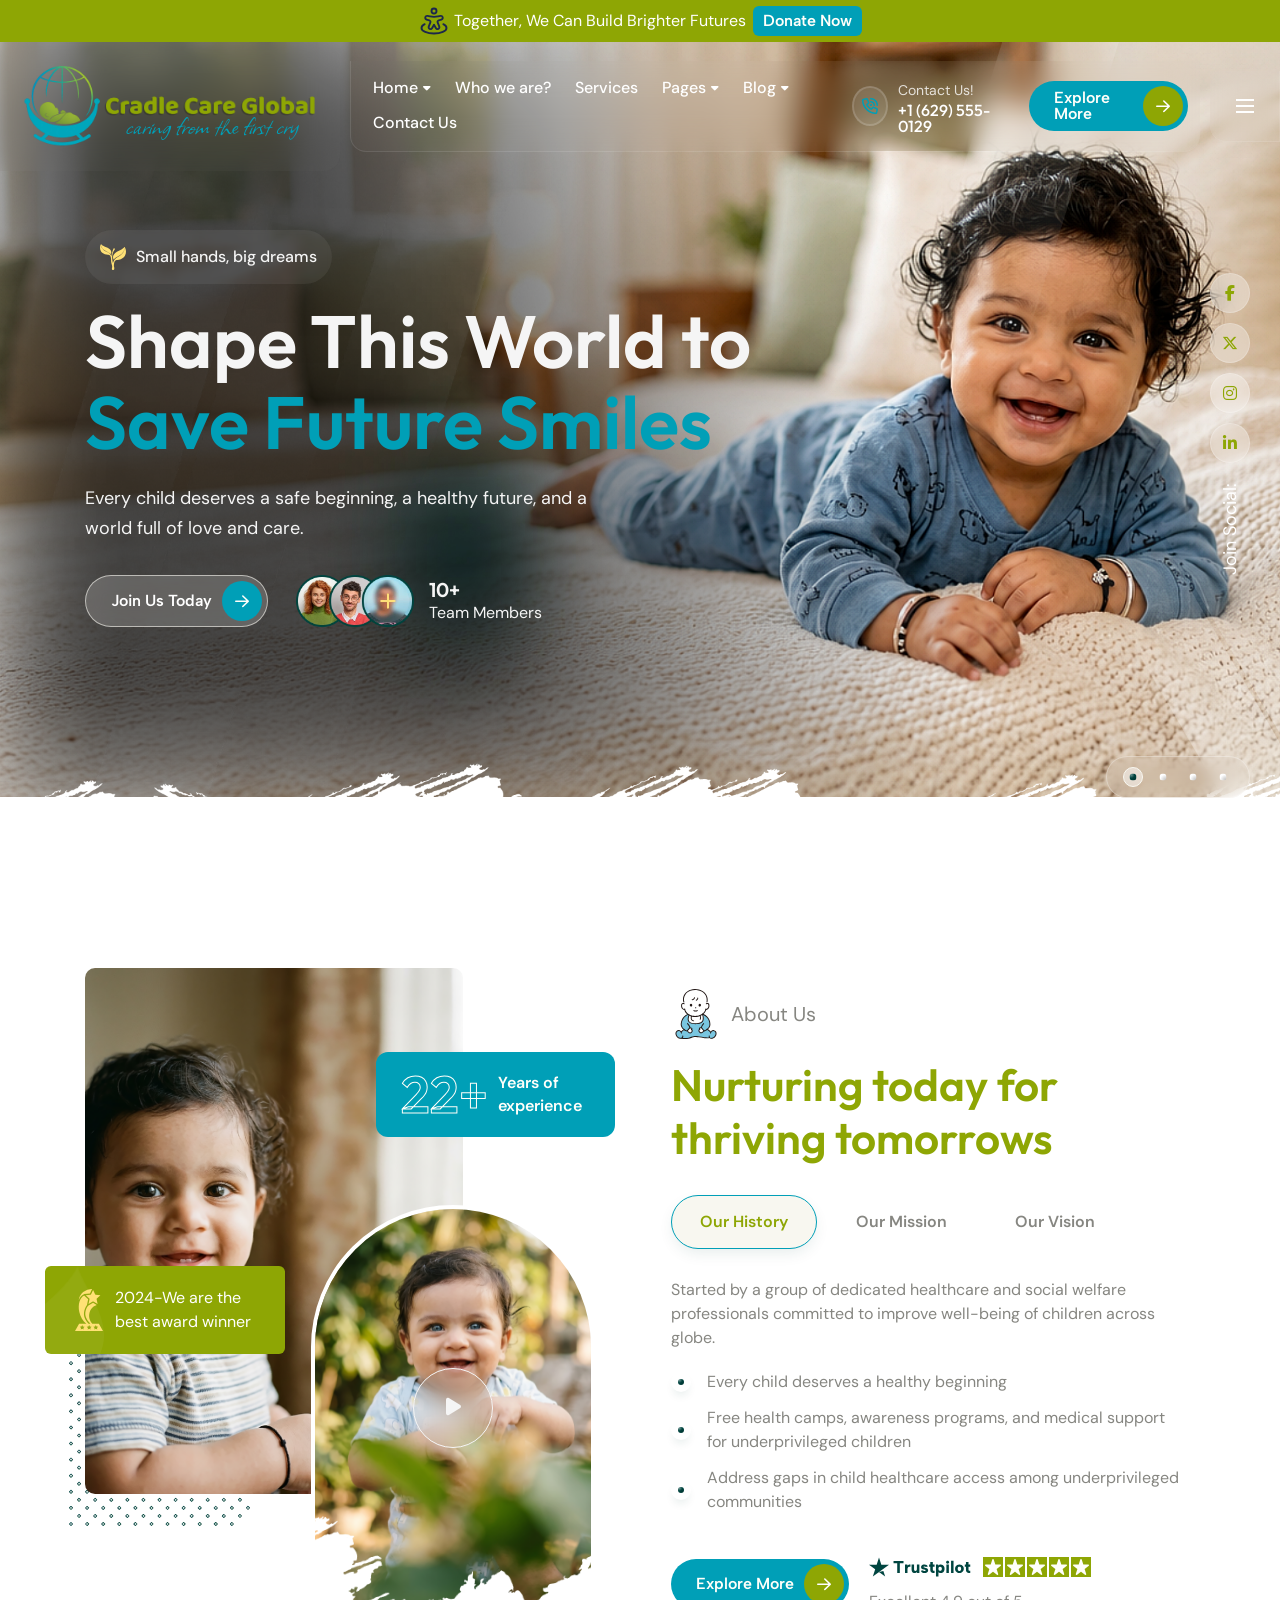
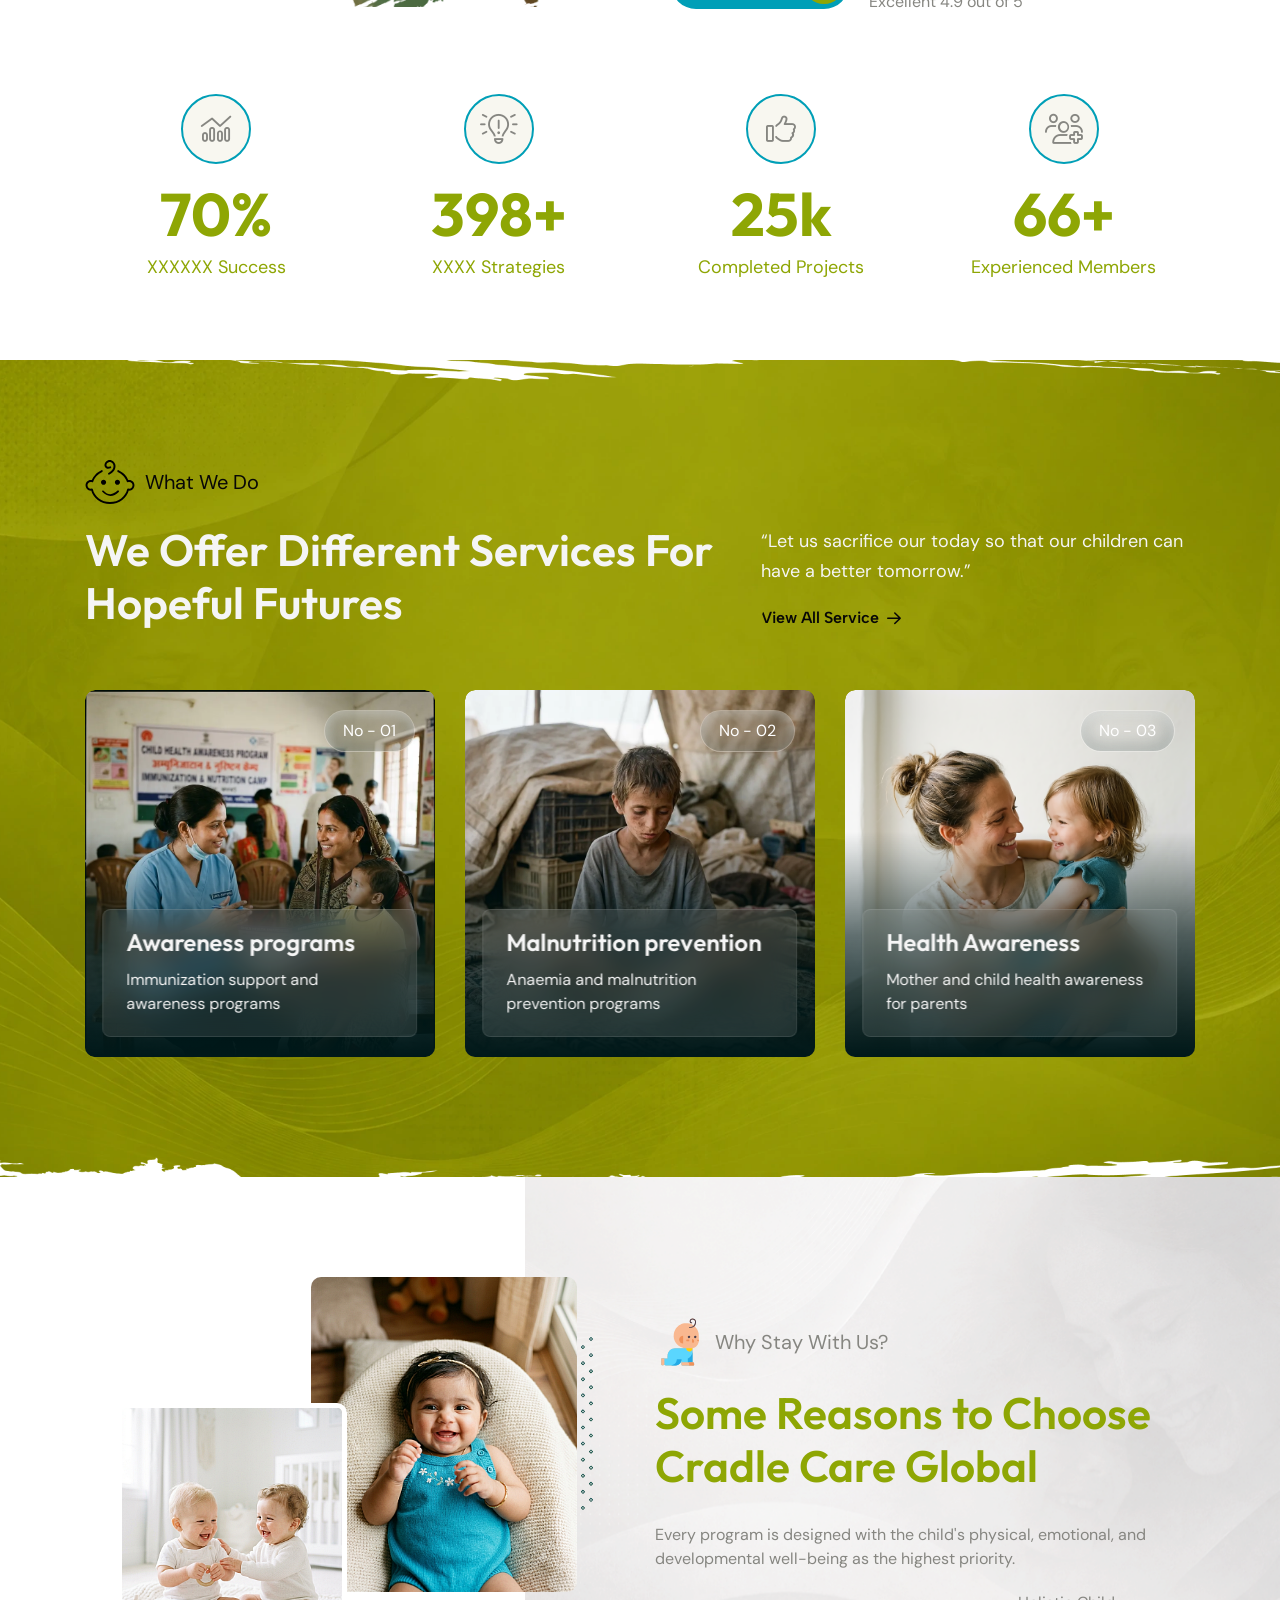
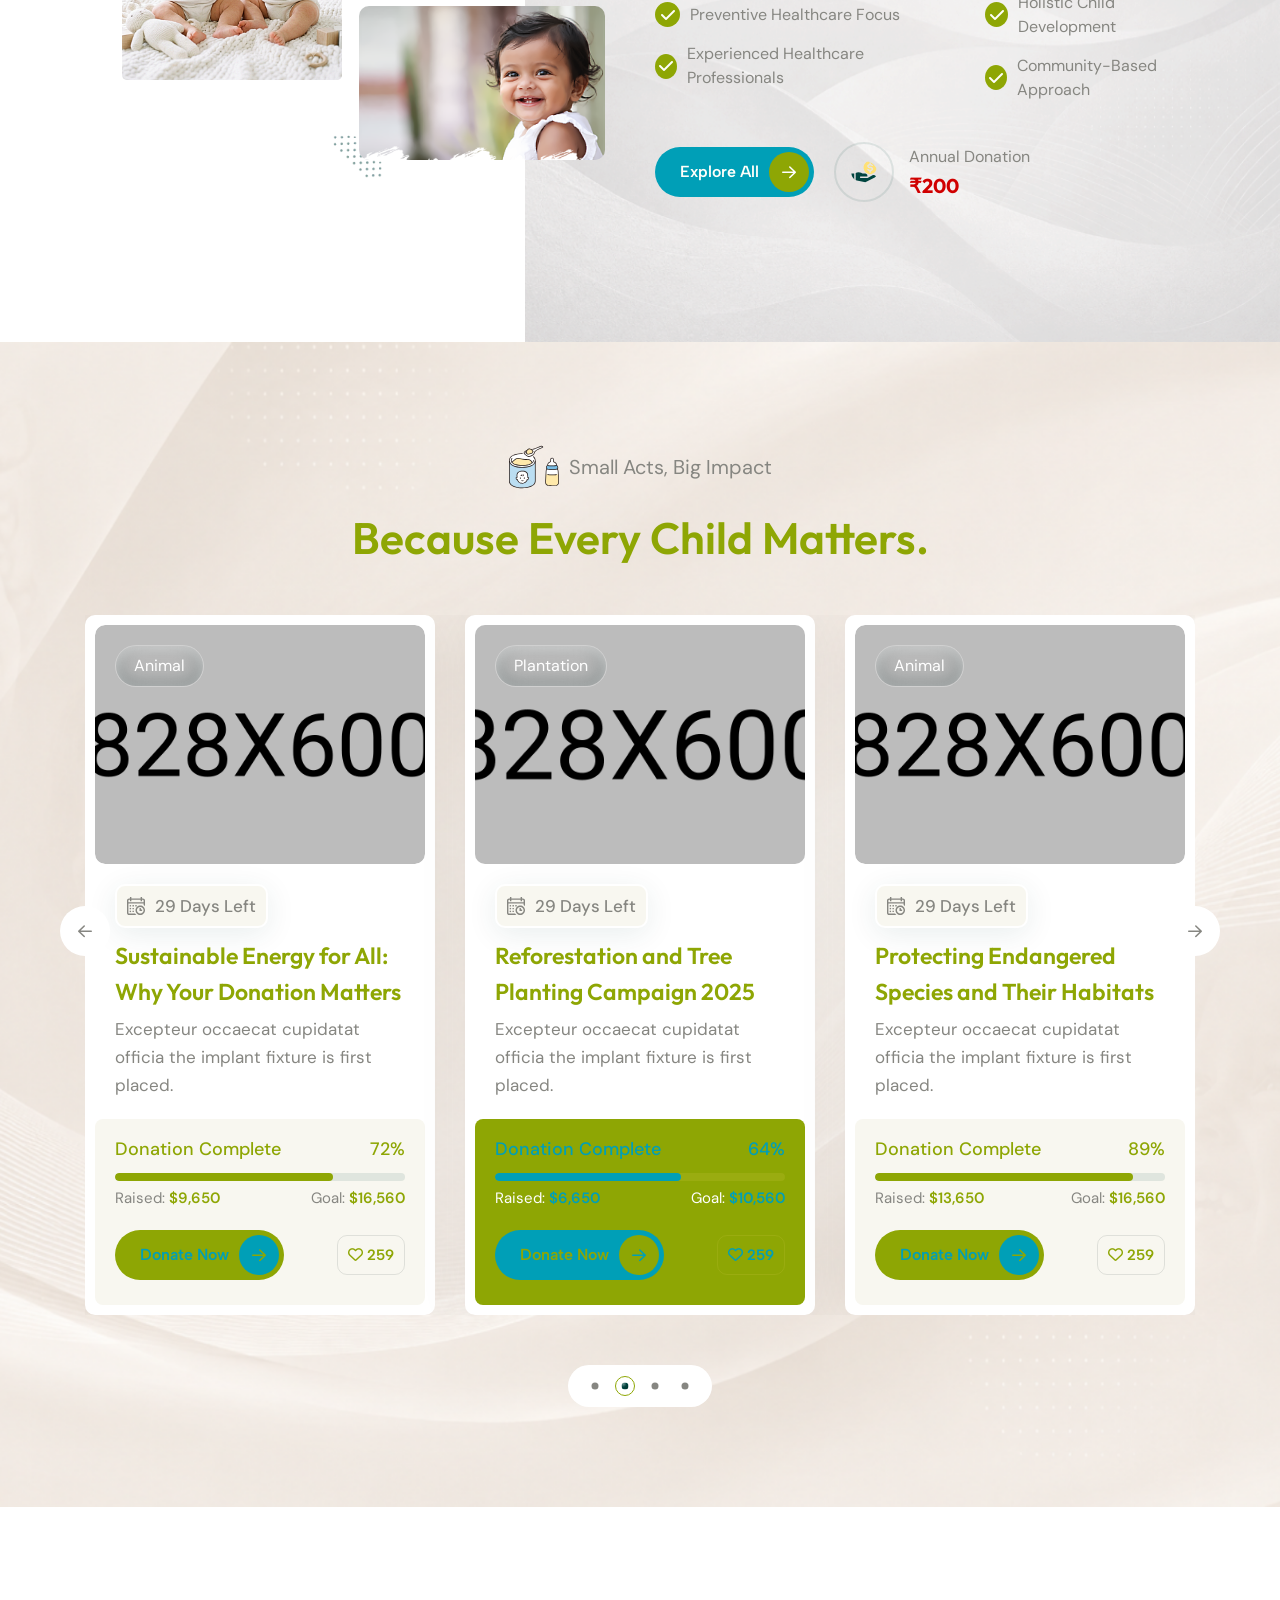
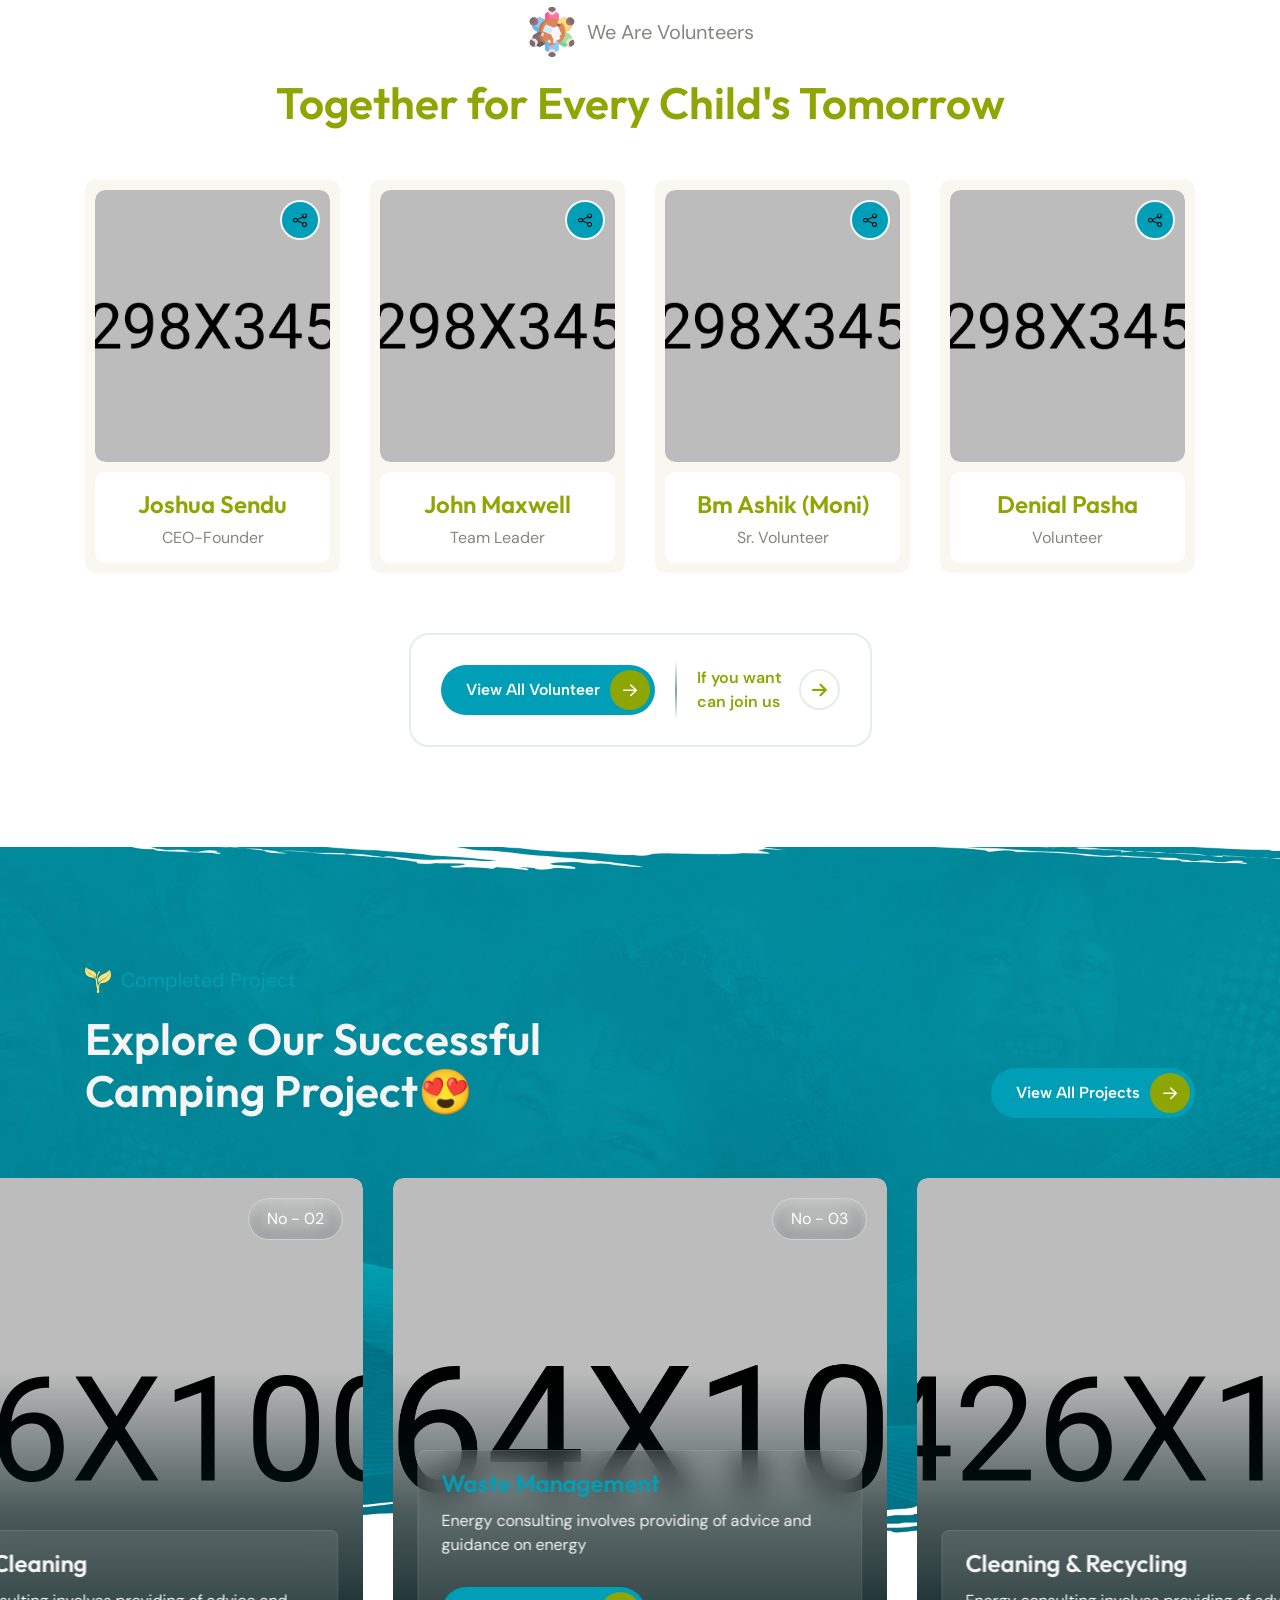
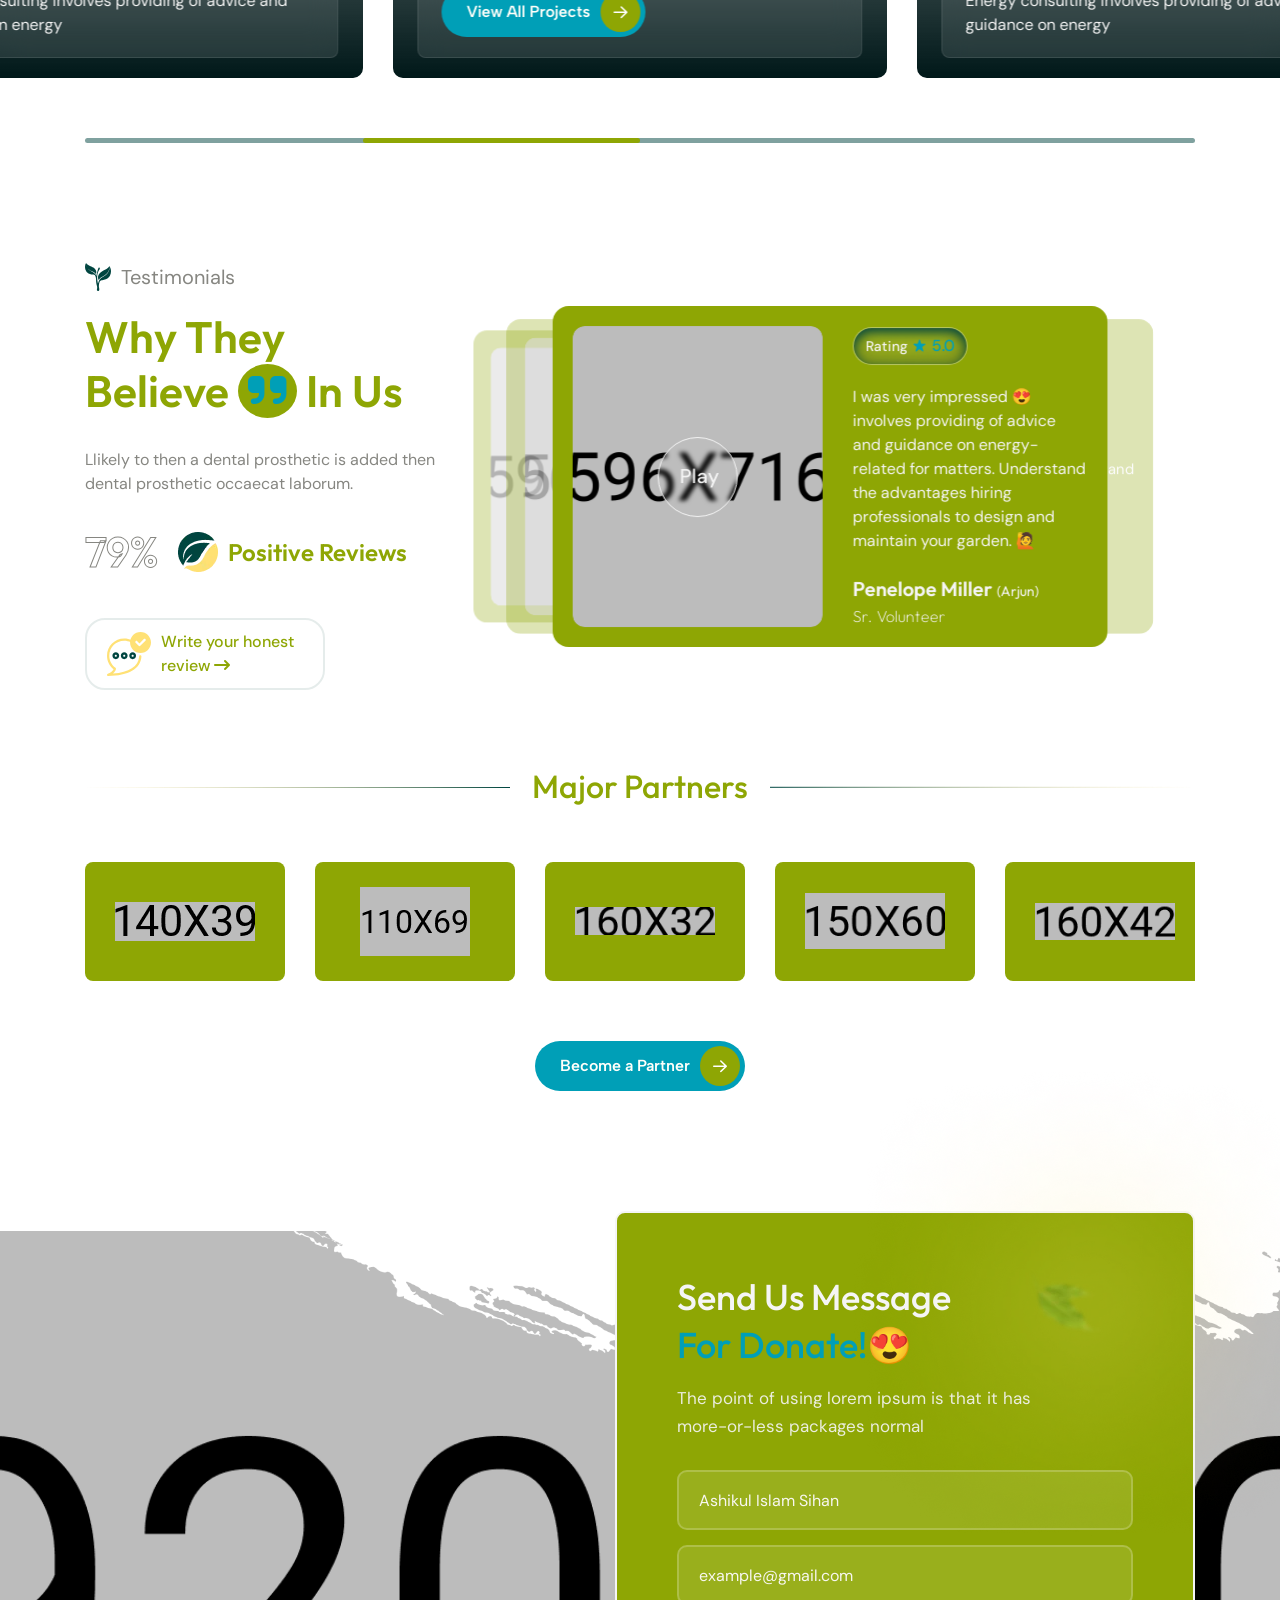
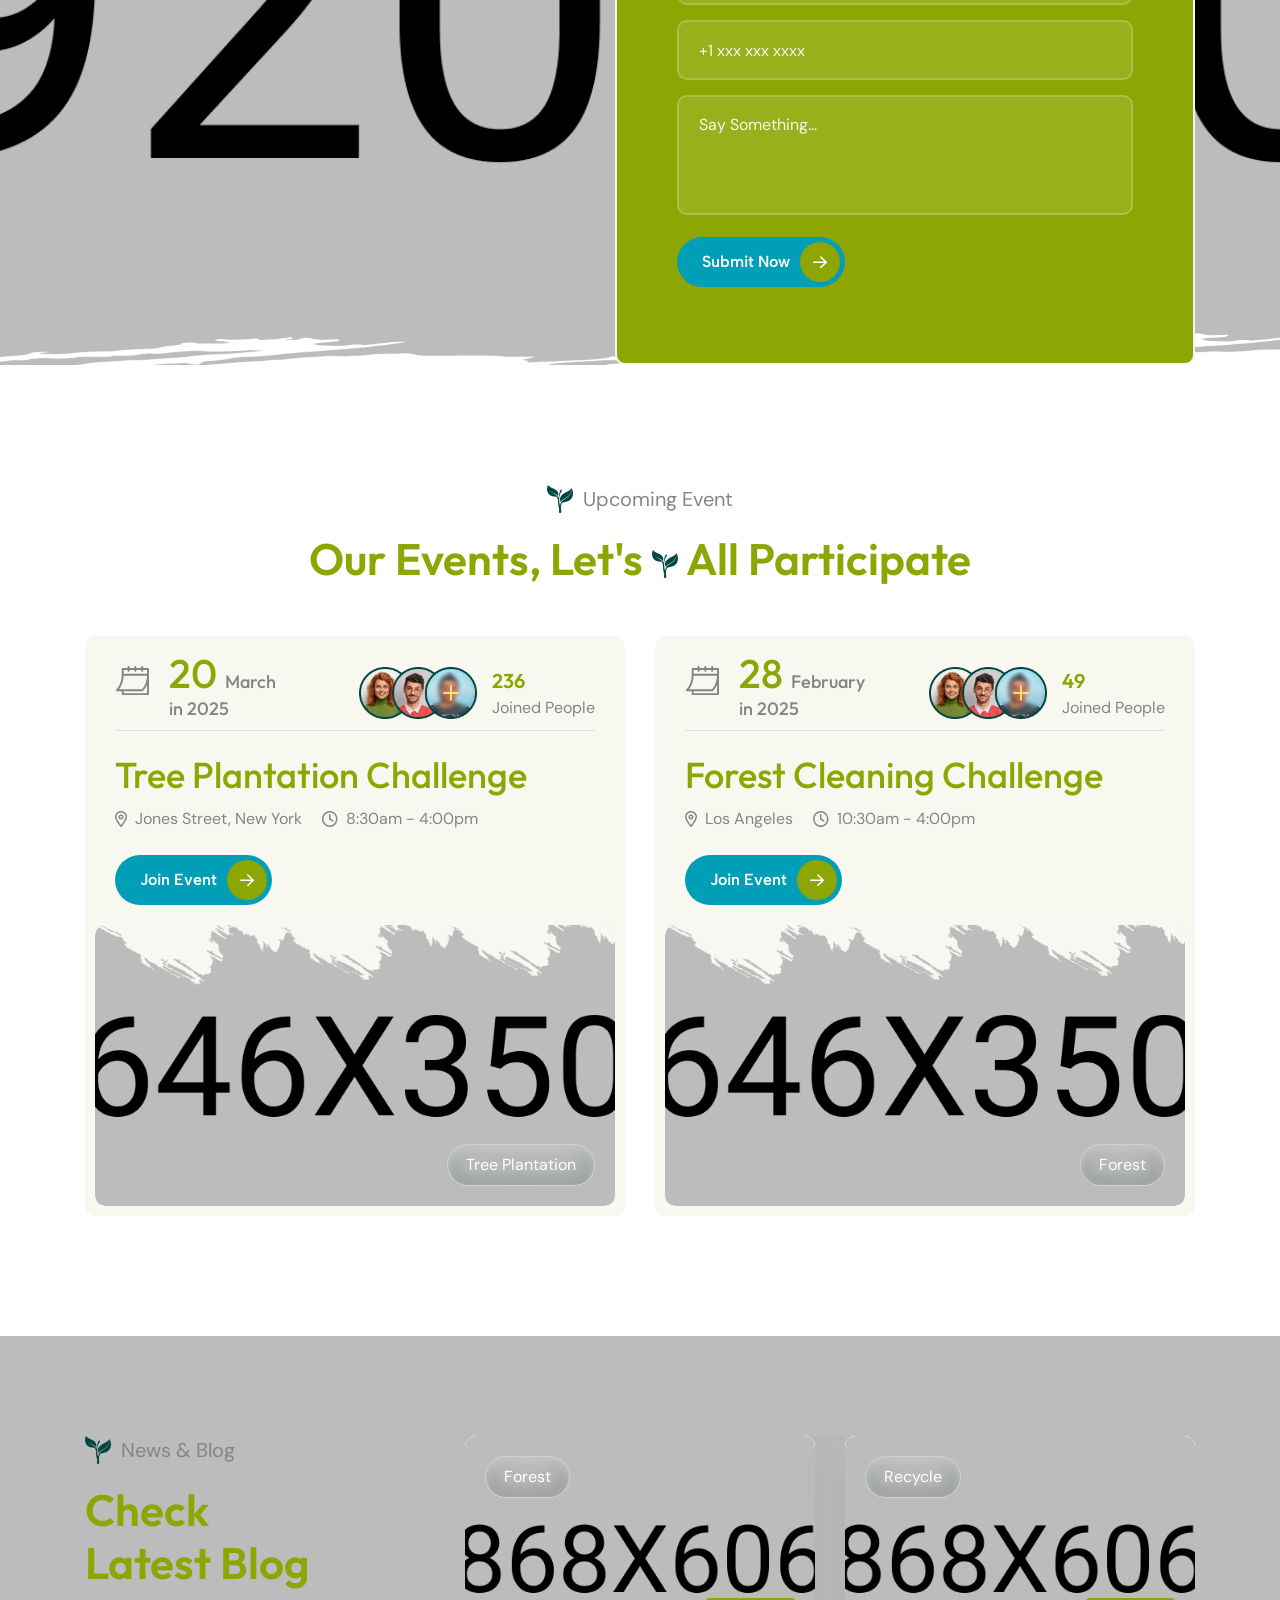
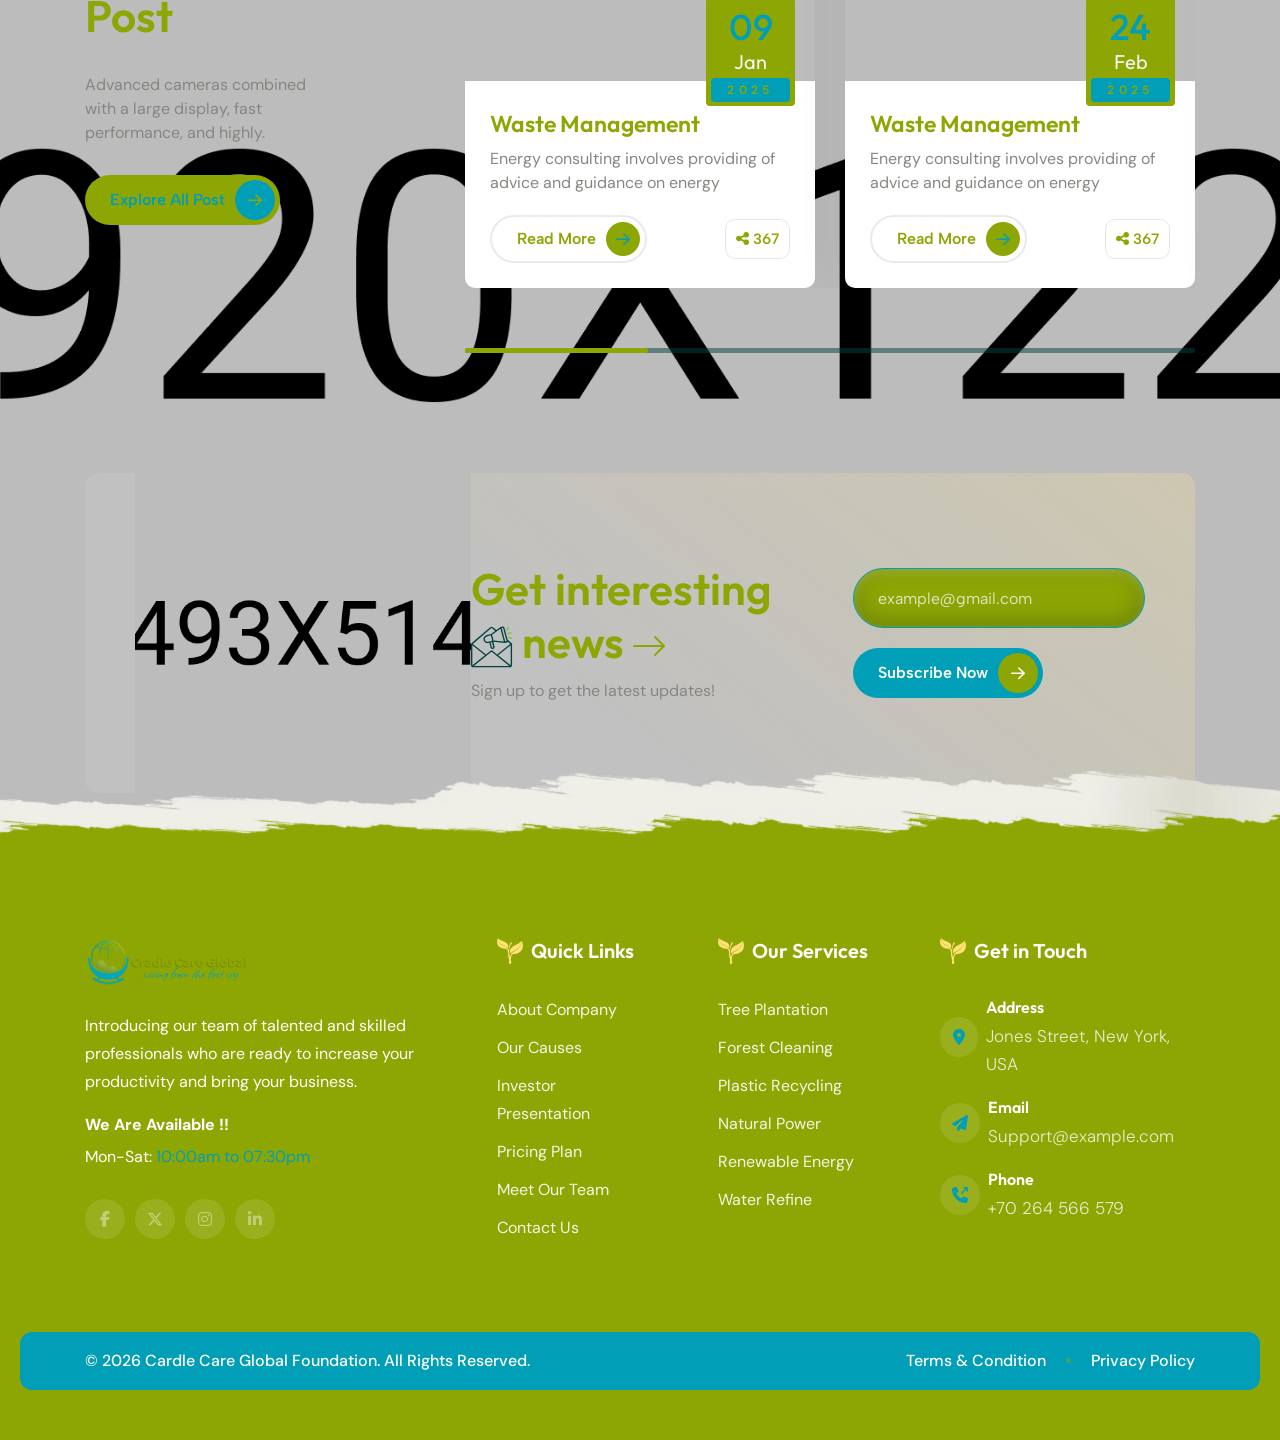
==== commit 10eb62db: "theme fixed" ====
--- a/index.html
+++ b/index.html
@@ -1,1994 +1,3039 @@
-<!DOCTYPE html>
+<!doctype html>
 <html lang="en">
+  <head>
+    <!-- Required meta tags -->
+    <meta charset="utf-8" />
+    <meta
+      name="viewport"
+      content="width=device-width, initial-scale=1, shrink-to-fit=no"
+    />
 
-<head>
-	<!-- Required meta tags -->
-	<meta charset="utf-8"/>
-	<meta name="viewport" content="width=device-width, initial-scale=1, shrink-to-fit=no"/>
+    <title>Cradle Care Global Foundation</title>
 
-	<title>Ecology & Environment HTML5 Template</title>
+    <!-- Favicon -->
+    <link
+      rel="shortcut icon"
+      type="image/x-icon"
+      href="assets/img/logo/favicon.webp"
+    />
 
-	<!-- Favicon -->
-	<link rel="shortcut icon" type="image/x-icon" href="assets/img/logo/favicon.webp"/>
+    <!-- Google fonts -->
+    <link rel="preconnect" href="https://fonts.googleapis.com" />
+    <link rel="preconnect" href="https://fonts.gstatic.com" crossorigin />
+    <link
+      href="https://fonts.googleapis.com/css2?family=Albert+Sans:ital,wght@0,100..900;1,100..900&family=DM+Sans:ital,opsz,wght@0,9..40,100..1000;1,9..40,100..1000&family=Outfit:wght@100..900&display=swap"
+      rel="stylesheet"
+    />
 
-	<!-- Google fonts -->
-	<link rel="preconnect" href="https://fonts.googleapis.com"/>
-	<link rel="preconnect" href="https://fonts.gstatic.com" crossorigin/>
-	<link href="https://fonts.googleapis.com/css2?family=Albert+Sans:ital,wght@0,100..900;1,100..900&family=DM+Sans:ital,opsz,wght@0,9..40,100..1000;1,9..40,100..1000&family=Outfit:wght@100..900&display=swap" rel="stylesheet"/>
+    <!-- Vendors Css -->
+    <link rel="stylesheet" href="assets/vendor/animate/animate.min.css" />
+    <link
+      rel="stylesheet"
+      href="assets/vendor/fontawesome-pro/fontawesome.min.css"
+    />
+    <link rel="stylesheet" href="assets/vendor/bootstrap/bootstrap.min.css" />
+    <link rel="stylesheet" href="assets/vendor/swiper/swiper-bundle.min.css" />
+    <link rel="stylesheet" href="assets/vendor/aos/aos.css" />
+    <link rel="stylesheet" href="assets/vendor/fancybox/fancybox.css" />
 
-	<!-- Vendors Css -->
-	<link rel="stylesheet" href="assets/vendor/animate/animate.min.css"/>
-	<link rel="stylesheet" href="assets/vendor/fontawesome-pro/fontawesome.min.css"/>
-	<link rel="stylesheet" href="assets/vendor/bootstrap/bootstrap.min.css"/>
-	<link rel="stylesheet" href="assets/vendor/swiper/swiper-bundle.min.css"/>
-	<link rel="stylesheet" href="assets/vendor/aos/aos.css"/>
-	<link rel="stylesheet" href="assets/vendor/fancybox/fancybox.css"/>
+    <!-- Main CSS -->
+    <link rel="stylesheet" href="assets/css/spacing.css" />
+    <link rel="stylesheet" href="assets/css/main.css" />
+  </head>
 
-	<!-- Main CSS -->
-	<link rel="stylesheet" href="assets/css/spacing.css"/>
-	<link rel="stylesheet" href="assets/css/main.css"/>
-</head>
+  <body>
+    <!-- preloader start-->
+    <div id="preloader">
+      <div class="preloader">
+        <img src="assets/img/thumbs/baby.gif" alt="preloader" />
+      </div>
+    </div>
+    <!-- preloader end  -->
 
-<body>
-<!-- preloader start-->
-<div id="preloader">
-	<div class="preloader">
-		<img src="assets/img/thumbs/preloader.gif" alt="preloader">
-	</div>
-</div>
-<!-- preloader end  -->
+    <!-- header-section start -->
+    <header class="header-section-1">
+      <div class="top-bar d-none d-md-block">
+        <div class="container-fluid">
+          <div class="row">
+            <div class="col-xl-12">
+              <div class="top-bar-content text-center">
+                <div class="text-wrap">
+                  <img src="assets/img/icons/people.svg" alt="icon" />
+                  <span
+                    >Together, We Can Build Brighter Futures</span
+                  >
+                </div>
+                <a
+                  href="donations.html"
+                  class="e-primary-btn is-hover-grey top-btn"
+                >
+                  Donate Now
+                </a>
+              </div>
+            </div>
+          </div>
+        </div>
+      </div>
+      <!-- <div class="header-bottom-layout-2">
+          <div class="logo-wrap-1">
+            <a href="index.html">
+              <img src="assets/img/logo/logo-white.svg" alt="logo" />
+            </a>
+          </div>
+       
+ 
+      </div> -->
 
-<!-- header-section start -->
-<header class="header-section-1">
-	<div class="top-bar d-none d-md-block">
-		<div class="container-fluid">
-			<div class="row">
-				<div class="col-xl-12">
-					<div class="top-bar-content text-center">
-						<div class="text-wrap">
-							<img src="assets/img/icons/calendar-time.svg" alt="icon"/>
-							<span>Join Our Event (28 Nov, 2024) New Market, California.</span>
+      <div class="header-bottom-layout-2">
+        <div class="header-left">
+          <div class="logo-wrap-1">
+            <a href="index.html">
+              <img src="assets/img/logo/logo-white.svg" alt="logo" />
+            </a>
+          </div>
+        </div>
+        <div class="w-100 d-none d-xl-block">
+          <div class="header-middle">
+            <nav class="main-menu-2 d-none d-xl-block">
+              <ul>
+                <li class="has-dropdown">
+                  <a href="#">Home</a>
+                  <ul class="sub-menu">
+                    <li><a href="index.html">Home 01</a></li>
+                    <li><a href="index-2.html">Home 02</a></li>
+                    <li><a href="index-3.html">Home 03</a></li>
+                    <li><a href="index-4.html">Home 04</a></li>
+                    <li><a href="index-5.html">Home 05</a></li>
+                  </ul>
+                </li>
+                <li><a href="about.html">Who we are?</a></li>
+                <li><a href="services.html">Services</a></li>
+                <li class="has-dropdown">
+                  <a href="#">Pages</a>
+                  <ul class="sub-menu">
+                    <li>
+                      <a href="services-details.html">Services Details</a>
+                    </li>
+                    <li><a href="project.html">Projects</a></li>
+                    <li><a href="project-details.html">Project Details</a></li>
+                    <li><a href="camping.html">Camping</a></li>
+                    <li><a href="camping-details.html">Camping Details</a></li>
+                    <li>
+                      <a href="camping-donation.html">Camping Donation</a>
+                    </li>
+                    <li><a href="donations.html">Donation</a></li>
+                    <li><a href="be-volunteer.html">Become a Volunteer</a></li>
+                    <li><a href="volunteer.html">Volunteers</a></li>
+                    <li>
+                      <a href="volunteer-details.html">Volunteer Details</a>
+                    </li>
+                  </ul>
+                </li>
+                <li class="has-dropdown">
+                  <a href="#">Blog</a>
+                  <ul class="sub-menu">
+                    <li><a href="blog-grid.html">Blog Grid</a></li>
+                    <li><a href="blog-standard.html">Blog Standard</a></li>
+                    <li><a href="blog-details.html">Blog Details</a></li>
+                  </ul>
+                </li>
+                <li><a href="contact.html">Contact Us</a></li>
+              </ul>
+            </nav>
+            <div class="header-info-wrap">
+              <div class="header-info-3 d-none d-xl-flex">
+                <div class="header-info-icon">
+                  <i class="fa-regular fa-phone-volume"></i>
+                </div>
+                <div class="header-info-content">
+                  <span>Contact Us!</span>
+                  <p><a href="tel:+1629555-0129">+1 (629) 555-0129</a></p>
+                </div>
+              </div>
+              <div class="header-btn-wrap d-none d-xl-flex">
+                <a href="about.html" class="e-primary-btn has-icon">
+                  Explore More
+                  <span class="icon-wrap">
+                    <span class="icon">
+                      <i class="fa-regular fa-arrow-right"></i>
+                      <i class="fa-regular fa-arrow-right"></i>
+                    </span>
+                  </span>
+                </a>
+              </div>
+            </div>
+          </div>
+        </div>
+        <div class="header-right">
+          <div class="header-bar-3 d-none d-xl-flex" data-toggle="sidebar">
+            <div class="bar bar-1"></div>
+            <div class="bar bar-2"></div>
+            <div class="bar bar-3"></div>
+          </div>
+          <div class="header-bar-3 d-xl-none" data-toggle="menubar">
+            <div class="bar bar-1"></div>
+            <div class="bar bar-2"></div>
+            <div class="bar bar-3"></div>
+          </div>
+        </div>
+      </div>
+    </header>
+    <!-- header-section end -->
+
+    <!-- off-canvas-sidebar start -->
+    <div class="off-canvas-sidebar">
+      <div class="off-canvas-sidebar-body">
+        <div class="off-canvas-sidebar-close" data-close="sidebar">
+          <i class="fa-regular fa-xmark"></i>
+        </div>
+        <div class="off-canvas-logo m-b-20">
+          <a href="index.html">
+            <img src="assets/img/logo/logo.svg" alt="logo" />
+          </a>
+        </div>
+        <div class="off-canvas-text m-b-30">
+          <p>
+            Ratione doloribus optio minus cum ab. Nostrum rerum minus sapiente
+            eveniet fuga quos tenetur Bicycle rights taxidermy knausgaard, 3
+            wolf moon schlitz kombucha freegan ugh ethical kogi Déjà en
+            recherche de nouvelle inspiration pour la prochaine collection, qui
+            sera toujours inspirée de ses origines suisses de son savoir-faire
+            an nouveau matériel arrive!
+          </p>
+        </div>
+        <div class="off-canvas-thumb m-b-40">
+          <img src="assets/img/thumbs/thumb-3.webp" alt="thumb" />
+        </div>
+        <div class="off-canvas-contact m-b-40">
+          <a href="#" class="off-canvas-contact-item">
+            <div class="icon">
+              <i class="fa-solid fa-location-dot"></i>
+            </div>
+            <div class="text">
+              <h6>Address</h6>
+              <p>Jones Street, New York, USA</p>
+            </div>
+          </a>
+          <a href="mailto:support@example.com" class="off-canvas-contact-item">
+            <div class="icon">
+              <i class="fa-solid fa-paper-plane"></i>
+            </div>
+            <div class="text">
+              <h6>Email</h6>
+              <p>Support@example.com</p>
+            </div>
+          </a>
+          <a href="tel:+70264566579" class="off-canvas-contact-item">
+            <div class="icon">
+              <i class="fa-solid fa-phone-arrow-up-right"></i>
+            </div>
+            <div class="text">
+              <h6>Phone</h6>
+              <p>+70 264 566 579</p>
+            </div>
+          </a>
+        </div>
+        <div class="off-canvas-social-links">
+          <a href="https://facebook.com">
+            <i class="fab fa-facebook-f"></i>
+          </a>
+          <a href="https://twitter.com">
+            <i class="fab fa-x-twitter"></i>
+          </a>
+          <a href="https://www.instagram.com">
+            <i class="fab fa-instagram"></i>
+          </a>
+          <a href="https://linkedin.com">
+            <i class="fab fa-linkedin-in"></i>
+          </a>
+        </div>
+      </div>
+      <div class="off-canvas-sidebar-overlay" data-close="sidebar"></div>
+    </div>
+    <!-- off-canvas-sidebar end -->
+
+    <!-- off-canvas-menubar start -->
+    <div class="off-canvas-menubar">
+      <div class="off-canvas-menubar-body">
+        <div class="off-canvas-head">
+          <div class="off-canvas-logo">
+            <a href="index.html">
+              <img src="assets/img/logo/logo.svg" alt="logo" />
+            </a>
+          </div>
+          <div class="off-canvas-menubar-close" data-close="menubar">
+            <i class="fa-regular fa-xmark"></i>
+          </div>
+        </div>
+
+        <div class="off-canvas-menu">
+          <ul>
+            <li class="has-dropdown">
+              <a href="#">Home</a>
+              <ul class="sub-menu">
+                <li><a href="index.html">Home 01</a></li>
+                <li><a href="index-2.html">Home 02</a></li>
+                <li><a href="index-3.html">Home 03</a></li>
+                <li><a href="index-4.html">Home 04</a></li>
+                <li><a href="index-5.html">Home 05</a></li>
+              </ul>
+            </li>
+            <li><a href="about.html">Who we are?</a></li>
+            <li><a href="services.html">Services</a></li>
+            <li class="has-dropdown">
+              <a href="#">Pages</a>
+              <ul class="sub-menu">
+                <li><a href="services-details.html">Services Details</a></li>
+                <li><a href="project.html">Projects</a></li>
+                <li><a href="project-details.html">Project Details</a></li>
+                <li><a href="camping.html">Camping</a></li>
+                <li><a href="camping-details.html">Camping Details</a></li>
+                <li><a href="camping-donation.html">Camping Donation</a></li>
+                <li><a href="donations.html">Donation</a></li>
+                <li><a href="be-volunteer.html">Become a Volunteer</a></li>
+                <li><a href="volunteer.html">Volunteers</a></li>
+                <li><a href="volunteer-details.html">Volunteer Details</a></li>
+              </ul>
+            </li>
+            <li class="has-dropdown">
+              <a href="#">Blog</a>
+              <ul class="sub-menu">
+                <li><a href="blog-grid.html">Blog Grid</a></li>
+                <li><a href="blog-standard.html">Blog Standard</a></li>
+                <li><a href="blog-details.html">Blog Details</a></li>
+              </ul>
+            </li>
+            <li><a href="contact.html">Contact Us</a></li>
+          </ul>
+        </div>
+      </div>
+      <div class="off-canvas-menubar-overlay" data-close="menubar"></div>
+    </div>
+    <!-- off-canvas-menubar end -->
+
+    <main>
+      <!-- hero-section start -->
+      <section class="hero-slider-active-1">
+        <div class="swiper">
+          <div class="swiper-wrapper">
+            
+            <div class="swiper-slide">
+              <div
+                class="hero-side"
+                style="background-image: url(assets/img/bg/hero-bg-1.webp)"
+              >
+                <div class="container">
+                  <div class="row">
+                    <div class="col-xl-12">
+                      <div class="hero-content-1">
+                        <div
+                          class="subtitle"
+                          data-animation="animate__fadeInUp"
+                          data-delay="0.3s"
+                        >
+                          <img src="assets/img/icons/icon-1.svg" alt="icon-1" />
+                          <span>Small hands, big dreams</span>
+                        </div>
+                        <div
+                          class="title"
+                          data-animation="animate__fadeInUp"
+                          data-delay="0.4s"
+                        >
+                          <h1>
+                            Shape This World to <span>Save Future Smiles</span>
+                          </h1>
+                        </div>
+                        <div
+                          class="text"
+                          data-animation="animate__fadeInUp"
+                          data-delay="0.5s"
+                        >
+                          <p>
+                            Every child deserves a safe beginning, a healthy
+                            future, and a world full of love and care.
+                          </p>
+                        </div>
+                        <div
+                          class="join-us"
+                          data-animation="animate__fadeInUp"
+                          data-delay="0.6s"
+                        >
+                          <a
+                            href="donations.html"
+                            class="e-primary-btn has-icon"
+                          >
+                            Join Us Today
+                            <span class="icon-wrap"
+                              ><span class="icon"
+                                ><i class="fa-regular fa-arrow-right"></i
+                                ><i class="fa-regular fa-arrow-right"></i></span
+                            ></span>
+                          </a>
+                          <div class="author-wrap">
+                            <img
+                              src="assets/img/authors/author-1.webp"
+                              alt="authors"
+                            />
+                            <div class="author-info">
+                              <h5>10+</h5>
+                              <p>Team Members</p>
+                            </div>
+                          </div>
+                        </div>
+                      </div>
+                    </div>
+                  </div>
+                </div>
+                <div class="group-shape-1">
+                  <img
+                    src="assets/img/shapes/group-shape-1.webp"
+                    alt="group-shape-1"
+                  />
+                </div>
+                <div class="s-shape-1">
+                  <img src="assets/img/shapes/shape-2.webp" alt="s-shape-1" />
+                </div>
+              </div>
+            </div>
+            <div class="swiper-slide">
+              <div
+                class="hero-side"
+                style="background-image: url(assets/img/bg/hero-bg-2.webp)"
+              >
+                <div class="container">
+                  <div class="row">
+                    <div class="col-xl-12">
+                      <div class="hero-content-1">
+                        <div
+                          class="subtitle"
+                          data-animation="animate__fadeInUp"
+                          data-delay="0.3s"
+                        >
+                          <img src="assets/img/icons/icon-1.svg" alt="icon-1" />
+                          <span>A promise of a brighter tomorrow</span>
+                        </div>
+                        <div
+                          class="title"
+                          data-animation="animate__fadeInUp"
+                          data-delay="0.4s"
+                        >
+                          <h1>
+                            Good health is the first gift
+
+                            <span>every child deserves.</span>
+                          </h1>
+                        </div>
+                        <div
+                          class="text"
+                          data-animation="animate__fadeInUp"
+                          data-delay="0.5s"
+                        >
+                          <p>
+                            Nurturing child health with care, nutrition, and
+                            love every day.
+                          </p>
+                        </div>
+                        <div
+                          class="join-us"
+                          data-animation="animate__fadeInUp"
+                          data-delay="0.6s"
+                        >
+                          <a
+                            href="donations.html"
+                            class="e-primary-btn has-icon"
+                          >
+                            Become One Today
+                            <span class="icon-wrap"
+                              ><span class="icon"
+                                ><i class="fa-regular fa-arrow-right"></i
+                                ><i class="fa-regular fa-arrow-right"></i></span
+                            ></span>
+                          </a>
+                          <div class="author-wrap">
+                            <img
+                              src="assets/img/authors/author-1.webp"
+                              alt="authors"
+                            />
+                            <div class="author-info">
+                              <h5>10+</h5>
+                              <p>Volunteers</p>
+                            </div>
+                          </div>
+                        </div>
+                      </div>
+                    </div>
+                  </div>
+                </div>
+                <div class="group-shape-1">
+                  <img
+                    src="assets/img/shapes/group-shape-1.webp"
+                    alt="group-shape-1"
+                  />
+                </div>
+                <div class="s-shape-1">
+                  <img src="assets/img/shapes/shape-2.webp" alt="s-shape-1" />
+                </div>
+              </div>
+            </div>
+            <div class="swiper-slide">
+              <div
+                class="hero-side"
+                style="background-image: url(assets/img/bg/hero-bg-6.webp)"
+              >
+                <div class="container">
+                  <div class="row">
+                    <div class="col-xl-12">
+                      <div class="hero-content-1">
+                        <div
+                          class="subtitle"
+                          data-animation="animate__fadeInUp"
+                          data-delay="0.3s"
+                        >
+                          <img src="assets/img/icons/icon-1.svg" alt="icon-1" />
+                          <span>Let's Care for Child Health</span>
+                        </div>
+
+                        <div
+                          class="title"
+                          data-animation="animate__fadeInUp"
+                          data-delay="0.4s"
+                        >
+                          <h1>
+                            Building a Healthier Future for
+                            <span>Every Child</span>
+                          </h1>
+                        </div>
+
+                        <div
+                          class="text"
+                          data-animation="animate__fadeInUp"
+                          data-delay="0.5s"
+                        >
+                          <p>
+                           Every child deserves proper care, nutrition, and a safe environment to grow healthy.
+                          </p>
+                        </div>
+                        <div
+                          class="join-us"
+                          data-animation="animate__fadeInUp"
+                          data-delay="0.6s"
+                        >
+                          <a
+                            href="donations.html"
+                            class="e-primary-btn has-icon"
+                          >
+                            Join Us Today
+                            <span class="icon-wrap"
+                              ><span class="icon"
+                                ><i class="fa-regular fa-arrow-right"></i
+                                ><i class="fa-regular fa-arrow-right"></i></span
+                            ></span>
+                          </a>
+                          <div class="author-wrap">
+                            <img
+                              src="assets/img/authors/author-1.webp"
+                              alt="authors"
+                            />
+                            <div class="author-info">
+                              <h5>10+</h5>
+                              <p>Volunteers</p>
+                            </div>
+                          </div>
+                        </div>
+                      </div>
+                    </div>
+                  </div>
+                </div>
+                <div class="group-shape-1">
+                  <img
+                    src="assets/img/shapes/group-shape-1.webp"
+                    alt="group-shape-1"
+                  />
+                </div>
+                <div class="s-shape-1">
+                  <img src="assets/img/shapes/shape-2.webp" alt="s-shape-1" />
+                </div>
+              </div>
+            </div>
+            <div class="swiper-slide">
+              <div
+                class="hero-side"
+                style="background-image: url(assets/img/bg/hero-bg-7.webp)"
+              >
+                <div class="container">
+                  <div class="row">
+                    <div class="col-xl-12">
+                      <div class="hero-content-1">
+                        <div class="subtitle" data-animation="animate__fadeInUp" data-delay="0.3s">
+							<img src="assets/img/icons/icon-1.svg" alt="icon-1" />
+							<span>Nurturing Child Health</span>
 						</div>
-						<a href="donations.html" class="e-primary-btn is-hover-white top-btn">
-							Donate Now
-						</a>
-					</div>
-				</div>
-			</div>
-		</div>
-	</div>
-	<div class="header-bottom-layout-2">
-		<div class="header-left">
-			<div class="logo-wrap-2">
-				<a href="index.html">
-					<img src="assets/img/logo/logo-white.svg" alt="logo"/>
-				</a>
-			</div>
-		</div>
-		<div class="w-100 d-none d-xl-block">
-			<div class="header-middle">
-				<nav class="main-menu-2 d-none d-xl-block">
-					<ul>
-						<li class="has-dropdown">
-							<a href="#">Home</a>
-							<ul class="sub-menu">
-								<li><a href="index.html">Home 01</a></li>
-								<li><a href="index-2.html">Home 02</a></li>
-								<li><a href="index-3.html">Home 03</a></li>
-								<li><a href="index-4.html">Home 04</a></li>
-								<li><a href="index-5.html">Home 05</a></li>
-							</ul>
-						</li>
-						<li><a href="about.html">Who we are?</a></li>
-						<li><a href="services.html">Services</a></li>
-						<li class="has-dropdown">
-							<a href="#">Pages</a>
-							<ul class="sub-menu">
-								<li><a href="services-details.html">Services Details</a></li>
-								<li><a href="project.html">Projects</a></li>
-								<li><a href="project-details.html">Project Details</a></li>
-								<li><a href="camping.html">Camping</a></li>
-								<li><a href="camping-details.html">Camping Details</a></li>
-								<li><a href="camping-donation.html">Camping Donation</a></li>
-								<li><a href="donations.html">Donation</a></li>
-								<li><a href="be-volunteer.html">Become a Volunteer</a></li>
-								<li><a href="volunteer.html">Volunteers</a></li>
-								<li><a href="volunteer-details.html">Volunteer Details</a></li>
-							</ul>
-						</li>
-						<li class="has-dropdown">
-							<a href="#">Blog</a>
-							<ul class="sub-menu">
-								<li><a href="blog-grid.html">Blog Grid</a></li>
-								<li><a href="blog-standard.html">Blog Standard</a></li>
-								<li><a href="blog-details.html">Blog Details</a></li>
-							</ul>
-						</li>
-						<li><a href="contact.html">Contact Us</a></li>
-					</ul>
-				</nav>
-				<div class="header-info-wrap">
-					<div class="header-info-3 d-none d-xl-flex">
-						<div class="header-info-icon">
-							<i class="fa-regular fa-phone-volume"></i>
+							
+						<div class="title" data-animation="animate__fadeInUp" data-delay="0.4s">
+							<h1>
+								Caring for a <span>Healthier Tomorrow</span>
+							</h1>
 						</div>
-						<div class="header-info-content">
-							<span>Contact Us!</span>
-							<p><a href="tel:+1629555-0129">+1 (629) 555-0129</a></p>
-						</div>
-					</div>
-					<div class="header-btn-wrap d-none d-xl-flex">
-						<a href="about.html" class="e-primary-btn has-icon">
-							Explore More
-							<span class="icon-wrap">
-								<span class="icon">
-									<i class="fa-regular fa-arrow-right"></i>
-									<i class="fa-regular fa-arrow-right"></i>
-								</span>
-							</span>
-						</a>
-					</div>
-				</div>
-			</div>
-		</div>
-		<div class="header-right">
-			<div class="header-bar-3 d-none d-xl-flex" data-toggle="sidebar">
-				<div class="bar bar-1"></div>
-				<div class="bar bar-2"></div>
-				<div class="bar bar-3"></div>
-			</div>
-			<div class="header-bar-3 d-xl-none" data-toggle="menubar">
-				<div class="bar bar-1"></div>
-				<div class="bar bar-2"></div>
-				<div class="bar bar-3"></div>
-			</div>
-		</div>
-	</div>
-</header>
-<!-- header-section end -->
-
-<!-- off-canvas-sidebar start -->
-<div class="off-canvas-sidebar">
-	<div class="off-canvas-sidebar-body">
-		<div class="off-canvas-sidebar-close" data-close="sidebar">
-			<i class="fa-regular fa-xmark"></i>
-		</div>
-		<div class="off-canvas-logo m-b-20">
-			<a href="index.html">
-				<img src="assets/img/logo/logo.svg" alt="logo"/>
-			</a>
-		</div>
-		<div class="off-canvas-text m-b-30">
-			<p>
-				Ratione doloribus optio minus cum ab. Nostrum rerum minus sapiente
-				eveniet fuga quos tenetur Bicycle rights taxidermy knausgaard, 3
-				wolf moon schlitz kombucha freegan ugh ethical kogi Déjà en
-				recherche de nouvelle inspiration pour la prochaine collection, qui
-				sera toujours inspirée de ses origines suisses de son savoir-faire
-				an nouveau matériel arrive!
-			</p>
-		</div>
-		<div class="off-canvas-thumb m-b-40">
-			<img src="assets/img/thumbs/thumb-3.webp" alt="thumb"/>
-		</div>
-		<div class="off-canvas-contact m-b-40">
-			<a href="#" class="off-canvas-contact-item">
-				<div class="icon">
-					<i class="fa-solid fa-location-dot"></i>
-				</div>
-				<div class="text">
-					<h6>Address</h6>
-					<p>Jones Street, New York, USA</p>
-				</div>
-			</a>
-			<a href="mailto:support@example.com" class="off-canvas-contact-item">
-				<div class="icon">
-					<i class="fa-solid fa-paper-plane"></i>
-				</div>
-				<div class="text">
-					<h6>Email</h6>
-					<p>Support@example.com</p>
-				</div>
-			</a>
-			<a href="tel:+70264566579" class="off-canvas-contact-item">
-				<div class="icon">
-					<i class="fa-solid fa-phone-arrow-up-right"></i>
-				</div>
-				<div class="text">
-					<h6>Phone</h6>
-					<p>+70 264 566 579</p>
-				</div>
-			</a>
-		</div>
-		<div class="off-canvas-social-links">
-			<a href="https://facebook.com">
-				<i class="fab fa-facebook-f"></i>
-			</a>
-			<a href="https://twitter.com">
-				<i class="fab fa-x-twitter"></i>
-			</a>
-			<a href="https://www.instagram.com">
-				<i class="fab fa-instagram"></i>
-			</a>
-			<a href="https://linkedin.com">
-				<i class="fab fa-linkedin-in"></i>
-			</a>
-		</div>
-	</div>
-	<div class="off-canvas-sidebar-overlay" data-close="sidebar"></div>
-</div>
-<!-- off-canvas-sidebar end -->
-
-<!-- off-canvas-menubar start -->
-<div class="off-canvas-menubar">
-	<div class="off-canvas-menubar-body">
-		<div class="off-canvas-head">
-			<div class="off-canvas-logo">
-				<a href="index.html">
-					<img src="assets/img/logo/logo.svg" alt="logo"/>
-				</a>
-			</div>
-			<div class="off-canvas-menubar-close" data-close="menubar">
-				<i class="fa-regular fa-xmark"></i>
-			</div>
-		</div>
-
-		<div class="off-canvas-menu">
-			<ul>
-				<li class="has-dropdown">
-					<a href="#">Home</a>
-					<ul class="sub-menu">
-						<li><a href="index.html">Home 01</a></li>
-						<li><a href="index-2.html">Home 02</a></li>
-						<li><a href="index-3.html">Home 03</a></li>
-						<li><a href="index-4.html">Home 04</a></li>
-						<li><a href="index-5.html">Home 05</a></li>
-					</ul>
-				</li>
-				<li><a href="about.html">Who we are?</a></li>
-				<li><a href="services.html">Services</a></li>
-				<li class="has-dropdown">
-					<a href="#">Pages</a>
-					<ul class="sub-menu">
-						<li><a href="services-details.html">Services Details</a></li>
-						<li><a href="project.html">Projects</a></li>
-						<li><a href="project-details.html">Project Details</a></li>
-						<li><a href="camping.html">Camping</a></li>
-						<li><a href="camping-details.html">Camping Details</a></li>
-						<li><a href="camping-donation.html">Camping Donation</a></li>
-						<li><a href="donations.html">Donation</a></li>
-						<li><a href="be-volunteer.html">Become a Volunteer</a></li>
-						<li><a href="volunteer.html">Volunteers</a></li>
-						<li><a href="volunteer-details.html">Volunteer Details</a></li>
-					</ul>
-				</li>
-				<li class="has-dropdown">
-					<a href="#">Blog</a>
-					<ul class="sub-menu">
-						<li><a href="blog-grid.html">Blog Grid</a></li>
-						<li><a href="blog-standard.html">Blog Standard</a></li>
-						<li><a href="blog-details.html">Blog Details</a></li>
-					</ul>
-				</li>
-				<li><a href="contact.html">Contact Us</a></li>
-			</ul>
-		</div>
-	</div>
-	<div class="off-canvas-menubar-overlay" data-close="menubar"></div>
-</div>
-<!-- off-canvas-menubar end -->
-
-<main>
-	<!-- hero-section start -->
-	<section class="hero-slider-active-1">
-		<div class="swiper">
-			<div class="swiper-wrapper">
-				<div class="swiper-slide">
-					<div class="hero-side" style="background-image: url(assets/img/bg/hero-bg-1.webp)">
-						<div class="container">
-							<div class="row">
-								<div class="col-xl-12">
-									<div class="hero-content-1">
-										<div class="subtitle" data-animation="animate__fadeInUp" data-delay="0.3s">
-											<img src="assets/img/icons/icon-1.svg" alt="icon-1"/>
-											<span>Let's Go Save Environment</span>
-										</div>
-										<div class="title" data-animation="animate__fadeInUp" data-delay="0.4s">
-											<h1>
-												Shape This World to <span>Heart's Concept</span>
-											</h1>
-										</div>
-										<div class="text" data-animation="animate__fadeInUp" data-delay="0.5s">
-											<p>
-												The implant fixture is first placed, so that it
-												ilikely to then a dental prosthetic is added then
-												dental prosthetic.
-											</p>
-										</div>
-										<div class="join-us" data-animation="animate__fadeInUp" data-delay="0.6s">
-											<a href="donations.html" class="e-primary-btn has-icon">
-												Join Us Today
-												<span class="icon-wrap"><span class="icon"><i class="fa-regular fa-arrow-right"></i><i class="fa-regular fa-arrow-right"></i></span></span>
-											</a>
-											<div class="author-wrap">
-												<img src="assets/img/authors/author-1.webp" alt="authors"/>
-												<div class="author-info">
-													<h5>122.6k+</h5>
-													<p>Team Members</p>
-												</div>
-											</div>
-										</div>
-									</div>
-								</div>
-							</div>
-						</div>
-						<div class="group-shape-1">
-							<img src="assets/img/shapes/group-shape-1.webp" alt="group-shape-1"/>
-						</div>
-						<div class="s-shape-1">
-							<img src="assets/img/shapes/shape-2.webp" alt="s-shape-1"/>
-						</div>
-					</div>
-				</div>
-				<div class="swiper-slide">
-					<div class="hero-side" style="background-image: url(assets/img/bg/hero-bg-6.webp)">
-						<div class="container">
-							<div class="row">
-								<div class="col-xl-12">
-									<div class="hero-content-1">
-										<div class="subtitle" data-animation="animate__fadeInUp" data-delay="0.3s">
-											<img src="assets/img/icons/icon-1.svg" alt="icon-1"/>
-											<span>Let’s Act for Nature’s Future</span>
-										</div>
-										<div class="title" data-animation="animate__fadeInUp" data-delay="0.4s">
-											<h1>
-												Build This Earth with
-												<span>Heart’s True Vision</span>
-											</h1>
-										</div>
-										<div class="text" data-animation="animate__fadeInUp" data-delay="0.5s">
-											<p>
-												A seed is gently first planted, so it slowly starts to grow a tree, then
-												blossoms and bears fruit with nature’s help.
-											</p>
-										</div>
-										<div class="join-us" data-animation="animate__fadeInUp" data-delay="0.6s">
-											<a href="donations.html" class="e-primary-btn has-icon">
-												Become One Today
-												<span class="icon-wrap"><span class="icon"><i class="fa-regular fa-arrow-right"></i><i class="fa-regular fa-arrow-right"></i></span></span>
-											</a>
-											<div class="author-wrap">
-												<img src="assets/img/authors/author-1.webp" alt="authors"/>
-												<div class="author-info">
-													<h5>122.6k+</h5>
-													<p>Earth Helpers</p>
-												</div>
-											</div>
-										</div>
-									</div>
-								</div>
-							</div>
-						</div>
-						<div class="group-shape-1">
-							<img src="assets/img/shapes/group-shape-1.webp" alt="group-shape-1"/>
-						</div>
-						<div class="s-shape-1">
-							<img src="assets/img/shapes/shape-2.webp" alt="s-shape-1"/>
-						</div>
-					</div>
-				</div>
-				<div class="swiper-slide">
-					<div class="hero-side" style="background-image: url(assets/img/bg/hero-bg-1.webp)">
-						<div class="container">
-							<div class="row">
-								<div class="col-xl-12">
-									<div class="hero-content-1">
-										<div class="subtitle" data-animation="animate__fadeInUp" data-delay="0.3s">
-											<img src="assets/img/icons/icon-1.svg" alt="icon-1"/>
-											<span>Let's Go Save Environment</span>
-										</div>
-										<div class="title" data-animation="animate__fadeInUp" data-delay="0.4s">
-											<h1>
-												Shape This World to <span>Heart's Concept</span>
-											</h1>
-										</div>
-										<div class="text" data-animation="animate__fadeInUp" data-delay="0.5s">
-											<p>
-												The implant fixture is first placed, so that it
-												ilikely to then a dental prosthetic is added then
-												dental prosthetic.
-											</p>
-										</div>
-										<div class="join-us" data-animation="animate__fadeInUp" data-delay="0.6s">
-											<a href="donations.html" class="e-primary-btn has-icon">
-												Join Us Today
-												<span class="icon-wrap"><span class="icon"><i class="fa-regular fa-arrow-right"></i><i class="fa-regular fa-arrow-right"></i></span></span>
-											</a>
-											<div class="author-wrap">
-												<img src="assets/img/authors/author-1.webp" alt="authors"/>
-												<div class="author-info">
-													<h5>122.6k+</h5>
-													<p>Team Members</p>
-												</div>
-											</div>
-										</div>
-									</div>
-								</div>
-							</div>
-						</div>
-						<div class="group-shape-1">
-							<img src="assets/img/shapes/group-shape-1.webp" alt="group-shape-1"/>
-						</div>
-						<div class="s-shape-1">
-							<img src="assets/img/shapes/shape-2.webp" alt="s-shape-1"/>
-						</div>
-					</div>
-				</div>
-				<div class="swiper-slide">
-					<div class="hero-side" style="background-image: url(assets/img/bg/hero-bg-6.webp)">
-						<div class="container">
-							<div class="row">
-								<div class="col-xl-12">
-									<div class="hero-content-1">
-										<div class="subtitle" data-animation="animate__fadeInUp" data-delay="0.3s">
-											<img src="assets/img/icons/icon-1.svg" alt="icon-1"/>
-											<span>Let’s Act for Nature’s Future</span>
-										</div>
-										<div class="title" data-animation="animate__fadeInUp" data-delay="0.4s">
-											<h1>
-												Build This Earth with
-												<span>Heart’s True Vision</span>
-											</h1>
-										</div>
-										<div class="text" data-animation="animate__fadeInUp" data-delay="0.5s">
-											<p>
-												A seed is gently first planted, so it slowly starts to grow a tree, then
-												blossoms and bears fruit with nature’s help.
-											</p>
-										</div>
-										<div class="join-us" data-animation="animate__fadeInUp" data-delay="0.6s">
-											<a href="donations.html" class="e-primary-btn has-icon">
-												Become One Today
-												<span class="icon-wrap"><span class="icon"><i class="fa-regular fa-arrow-right"></i><i class="fa-regular fa-arrow-right"></i></span></span>
-											</a>
-											<div class="author-wrap">
-												<img src="assets/img/authors/author-1.webp" alt="authors"/>
-												<div class="author-info">
-													<h5>122.6k+</h5>
-													<p>Earth Helpers</p>
-												</div>
-											</div>
-										</div>
-									</div>
-								</div>
-							</div>
-						</div>
-						<div class="group-shape-1">
-							<img src="assets/img/shapes/group-shape-1.webp" alt="group-shape-1"/>
-						</div>
-						<div class="s-shape-1">
-							<img src="assets/img/shapes/shape-2.webp" alt="s-shape-1"/>
-						</div>
-					</div>
-				</div>
-			</div>
-		</div>
-		<div class="hero-slider-pagination-1"></div>
-		<div class="hero-slider-social">
-			<div class="social-links">
-				<a href="https://facebook.com">
-					<i class="fab fa-facebook-f"></i>
-				</a>
-				<a href="https://twitter.com">
-					<i class="fab fa-x-twitter"></i>
-				</a>
-				<a href="https://www.instagram.com">
-					<i class="fab fa-instagram"></i>
-				</a>
-				<a href="https://linkedin.com">
-					<i class="fab fa-linkedin-in"></i>
-				</a>
-			</div>
-			<div class="text">Join Social:</div>
-		</div>
-	</section>
-	<!-- hero-section end -->
-
-	<!-- about-us-section start -->
-	<section class="about-us-section m-t-120 m-t-md-100 m-t-xs-80">
-		<div class="container">
-			<div class="row align-items-center">
-				<div class="col-xl-6">
-					<div class="shape-wrapped-thumb-1" data-aos="fade-up" data-aos-duration="1000" data-aos-delay="200">
-						<img src="assets/img/thumbs/thumb-39.webp" alt="thumb"/>
-						<div class="experience-shape-2">
-							<h3>
-								<span class="purecounter" data-purecounter-duration="2" data-purecounter-end="29">0</span>+
-							</h3>
-							<p>Years of experience</p>
-						</div>
-						<div class="award-shape" style="background-image: url(assets/img/shapes/shape-18.webp)">
-							<img src="assets/img/icons/icon-6.svg" alt="icon"/>
-							<p>2024-We are the best award winner</p>
-						</div>
-						<div class="box-shape">
-							<img src="assets/img/shapes/shape-14.webp" alt="box-shape"/>
-						</div>
-						<div class="positioned-shape">
-							<div class="shape-wrapped-thumb-2">
-								<div class="video-thumb">
-									<img src="assets/img/thumbs/thumb-40.webp" alt="thumb"/>
-									<a href="https://www.youtube.com/watch?v=fLeJJPxua3E&amp;ab_channel=Motiversity" data-fancybox="" class="video-play-btn">
-										<i class="fa-solid fa-play"></i>
-									</a>
-								</div>
-								<div class="vector-shape">
-									<img src="assets/img/shapes/shape-19.webp" alt="vector-shape"/>
-								</div>
-							</div>
-						</div>
-					</div>
-				</div>
-				<div class="col-xl-6">
-					<div class="about-us-content px-xxl-5 px-3" data-aos="fade-up" data-aos-duration="1000" data-aos-delay="400">
-						<div class="common-subtitle">
-							<img src="assets/img/icons/icon-2.svg" alt="icon-2"/>
-							<span>About Us</span>
-						</div>
-						<div class="common-title text-start">
-							<h2>Building Greener Future Together And Protect</h2>
-						</div>
-						<div class="c-tabs-wrapper">
-							<ul class="nav nav-tabs" id="myTab" role="tablist">
-								<li class="nav-item" role="presentation">
-									<button class="nav-link active" id="c-tab-1" data-bs-toggle="tab" data-bs-target="#c-tab-1-pane" type="button" role="tab" aria-controls="c-tab-1-pane" aria-selected="true">
-										Our History
-									</button>
-								</li>
-								<li class="nav-item" role="presentation">
-									<button class="nav-link" id="c-tab-2" data-bs-toggle="tab" data-bs-target="#c-tab-2-pane" type="button" role="tab" aria-controls="c-tab-2-pane" aria-selected="false">
-										Our Mission
-									</button>
-								</li>
-								<li class="nav-item" role="presentation">
-									<button class="nav-link" id="c-tab-3" data-bs-toggle="tab" data-bs-target="#c-tab-3-pane" type="button" role="tab" aria-controls="c-tab-3-pane" aria-selected="false">
-										Our Vision
-									</button>
-								</li>
-							</ul>
-							<div class="tab-content" id="myTabContent">
-								<div class="tab-pane fade show active" id="c-tab-1-pane" role="tabpanel" aria-labelledby="c-tab-1" tabindex="0">
-									<div class="text">
-										<p>
-											The implant fixture is first placed, so that it ilikely to then a dental
-											prosthetic is added then dental prosthetic.
-										</p>
-									</div>
-									<div class="benefits">
-										<ul>
-											<li>
-												Nature ecologically, acceptable, organisms
-												environment
-											</li>
-											<li>
-												Ecology is the study of the relationship between
-												living
-											</li>
-											<li>Focus on your important tasks and orders</li>
-										</ul>
-									</div>
-								</div>
-								<div class="tab-pane fade" id="c-tab-2-pane" role="tabpanel" aria-labelledby="c-tab-2" tabindex="0">
-									<div class="text">
-										<p>
-											The implant fixture is first placed, so that it ilikely to then a dental
-											prosthetic is added then dental prosthetic.
-										</p>
-									</div>
-									<div class="benefits">
-										<ul>
-											<li>
-												Nature ecologically, acceptable, organisms environment
-											</li>
-											<li>
-												Ecology is the study of the relationship between living
-											</li>
-											<li>Focus on your important tasks and orders</li>
-										</ul>
-									</div>
-								</div>
-								<div class="tab-pane fade" id="c-tab-3-pane" role="tabpanel" aria-labelledby="c-tab-3" tabindex="0">
-									<div class="text">
-										<p>
-											The implant fixture is first placed, so that it ilikely to then a dental
-											prosthetic is added then dental prosthetic.
-										</p>
-									</div>
-								</div>
-							</div>
-						</div>
-						<div class="annual-donation-wrap">
-							<a href="about.html" class="e-primary-btn has-icon">
-								Explore More
-								<span class="icon-wrap"><span class="icon"><i class="fa-regular fa-arrow-right"></i><i class="fa-regular fa-arrow-right"></i></span></span>
-							</a>
-							<div class="rating-wrap">
-								<div class="star-rating">
-									<img src="assets/img/logo/logo-8.svg" alt="logo"/>
-									<div class="stars">
-										<i class="fa-solid fa-star-sharp"></i>
-										<i class="fa-solid fa-star-sharp"></i>
-										<i class="fa-solid fa-star-sharp"></i>
-										<i class="fa-solid fa-star-sharp"></i>
-										<i class="fa-solid fa-star-sharp"></i>
-									</div>
-								</div>
-								<p>Excellent 4.9 out of 5</p>
-							</div>
-						</div>
-					</div>
-				</div>
-			</div>
-		</div>
-	</section>
-	<!-- about-us-section end -->
-
-	<!-- company-achievements-section start -->
-	<section class="company-achievements-section m-t-60">
-		<div class="container">
-			<div class="company-achievements" data-aos="fade-up" data-aos-delay="200" data-aos-duration="1000">
-				<div class="achievement">
-					<i class="fa-light fa-chart-mixed"></i>
-					<h2>
-						<span class="purecounter" data-purecounter-duration="2" data-purecounter-end="98">0</span>%
-					</h2>
-					<p>Company Success</p>
-				</div>
-				<div class="achievement">
-					<i class="fa-light fa-lightbulb-exclamation-on"></i>
-					<h2>
-						<span class="purecounter" data-purecounter-duration="2" data-purecounter-end="565">0</span>+
-					</h2>
-					<p>Company Strategies</p>
-				</div>
-				<div class="achievement">
-					<i class="fa-light fa-thumbs-up"></i>
-					<h2>
-						<span class="purecounter" data-purecounter-duration="2" data-purecounter-end="36.2">0</span>k
-					</h2>
-					<p>Complete Projects</p>
-				</div>
-				<div class="achievement">
-					<i class="fa-light fa-users-medical"></i>
-					<h2>
-						<span class="purecounter" data-purecounter-duration="2" data-purecounter-end="100">0</span>+
-					</h2>
-					<p>Experienced Members</p>
-				</div>
-			</div>
-		</div>
-	</section>
-
-	<!-- company-achievements-section end -->
-
-	<!-- what-we-do-section start -->
-	<section class="what-we-do-section m-t-80 p-t-100 p-b-120 p-b-md-100 p-t-xs-80 p-b-xs-80" style="background-image: url(assets/img/bg/what-we-do-bg.webp)">
-		<div class="container">
-			<div class="section-top-2">
-				<div class="left">
-					<div class="common-subtitle" data-aos="fade-up" data-aos-duration="1000" data-aos-delay="200">
-						<img src="assets/img/icons/icon-1.svg" alt="icon-1"/>
-						<span>What We Do</span>
-					</div>
-					<div class="common-title text-start" data-aos="fade-up" data-aos-duration="1000" data-aos-delay="400">
-						<h2>We Offer Different Services For Helped You</h2>
-					</div>
-				</div>
-				<div class="right" data-aos="fade-up" data-aos-duration="1000" data-aos-delay="600">
-					<p>
-						“Advanced cameras combined with a large display fast performance, and highly calibrated.”
-					</p>
-					<a href="services.html" class="service-btn e-primary-btn has-icon">
-						View All Service
-						<span class="icon-wrap">
-							<span class="icon"><i class="fa-regular fa-arrow-right"></i><i class="fa-regular fa-arrow-right"></i></span>
-		                </span>
-					</a>
-				</div>
-			</div>
-			<div class="row row-gap-md-5 row-gap-4" data-aos="fade-up" data-aos-duration="1000" data-aos-delay="800">
-				<div class="col-xl-4 col-md-6 col-sm-12">
-					<div class="project-card">
-						<div class="thumb">
-							<a href="services-details.html">
-								<img src="assets/img/thumbs/thumb-14.webp" alt="thumb-14"/>
-							</a>
-							<div class="number">
-								<a href="services-details.html">No - 01</a>
-							</div>
-							<div class="content">
-								<h5>Waste Management</h5>
-								<p>
-									Energy consulting involves providing of advice and
-									guidance on energy
-								</p>
-								<div class="details-btn">
-									<a href="services-details.html" class="e-primary-btn has-icon is-hover-white">
-										Read More
-										<span class="icon-wrap">
-											<span class="icon"><i class="fa-regular fa-arrow-right"></i><i class="fa-regular fa-arrow-right"></i></span>
-				                        </span>
-									</a>
-								</div>
-							</div>
-						</div>
-					</div>
-				</div>
-				<div class="col-xl-4 col-md-6 col-sm-12">
-					<div class="project-card">
-						<div class="thumb">
-							<a href="services-details.html">
-								<img src="assets/img/thumbs/thumb-15.webp" alt="thumb-15"/>
-							</a>
-							<div class="number">
-								<a href="services-details.html">No - 02</a>
-							</div>
-							<div class="content">
-								<h5>Cleaning Ocean</h5>
-								<p>
-									Energy consulting involves providing of advice and
-									guidance on energy
-								</p>
-								<div class="details-btn">
-									<a href="services-details.html" class="e-primary-btn has-icon is-hover-white">
-										Read More
-										<span class="icon-wrap">
-											<span class="icon"><i class="fa-regular fa-arrow-right"></i><i class="fa-regular fa-arrow-right"></i></span>
-				                        </span>
-									</a>
-								</div>
-							</div>
-						</div>
-					</div>
-				</div>
-				<div class="col-xl-4 col-md-6 col-sm-12">
-					<div class="project-card">
-						<div class="thumb">
-							<a href="services-details.html">
-								<img src="assets/img/thumbs/thumb-16.webp" alt="thumb-16"/>
-							</a>
-							<div class="number">
-								<a href="services-details.html">No - 03</a>
-							</div>
-							<div class="content">
-								<h5>Plastic Recycling</h5>
-								<p>
-									Energy consulting involves providing of advice and
-									guidance on energy
-								</p>
-								<div class="details-btn">
-									<a href="services-details.html" class="e-primary-btn has-icon is-hover-white">
-										Read More
-										<span class="icon-wrap">
-											<span class="icon"><i class="fa-regular fa-arrow-right"></i><i class="fa-regular fa-arrow-right"></i></span>
-				                        </span>
-									</a>
-								</div>
-							</div>
-						</div>
-					</div>
-				</div>
-			</div>
-		</div>
-		<div class="shape-10">
-			<img src="assets/img/shapes/shape-10.webp" alt="shape-10"/>
-		</div>
-		<div class="shape-11">
-			<img src="assets/img/shapes/shape-11.webp" alt="shape-11"/>
-		</div>
-	</section>
-	<!-- what-we-do-section end -->
-
-	<!-- why-us-section start -->
-	<section class="why-us-section p-t-100 p-b-100 p-t-xs-80 p-b-xs-80" style="background-image: url(assets/img/bg/why-us-bg.webp)">
-		<div class="container">
-			<div class="row row-gap-5 align-items-center">
-				<div class="col-xl-6">
-					<div class="thumb px-xl-5 left" data-aos="fade-up" data-aos-delay="200" data-aos-duration="1000">
-						<div class="thumb-1">
-							<img alt="thumb-1" src="assets/img/thumbs/thumb-23.webp">
-							<div class="s-shape-1"><img alt="shape-1" src="assets/img/shapes/shape-14.webp"></div>
-						</div>
-						<div class="thumb-2"><img alt="thumb-2" src="assets/img/thumbs/thumb-22.webp"></div>
-						<div class="thumb-3">
-							<div class="shape-wrapped-thumb">
-								<img alt="thumb-3" src="assets/img/thumbs/thumb-21.webp">
-								<div class="s-shape-1"><img alt="shape-1" src="assets/img/shapes/shape-13.webp"></div>
-								<div class="s-shape-2"><img alt="shape-2" src="assets/img/shapes/shape-15.webp"></div>
-							</div>
-						</div>
-					</div>
-				</div>
-				<div class="col-xl-6">
-					<div class="why-us-content" data-aos="fade-up" data-aos-delay="400" data-aos-duration="1000">
-						<div class="common-subtitle">
-							<img alt="icon-2" src="assets/img/icons/icon-2.svg"> <span>Why Stay With Us?</span>
-						</div>
-						<div class="common-title text-start">
-							<h2>Some Reasons to Choose (Econest Organization)</h2>
-						</div>
-						<div class="text">
-							<p>The implant fixture is first placed, so that it ilikely to then a dental prosthetic is
-								added then dental prosthetic occaecat laborum.</p>
-						</div>
-						<div class="services">
-							<div class="service-left">
-								<div class="service">
-									<i class="fa-solid fa-check"></i>
-									<p>Specialized Company</p>
-								</div>
-								<div class="service">
-									<i class="fa-solid fa-check"></i>
-									<p>Licensed & Insured</p>
-								</div>
-							</div>
-							<div class="service-right">
-								<div class="service">
-									<i class="fa-solid fa-check"></i>
-									<p>Dependable Services</p>
-								</div>
-								<div class="service">
-									<i class="fa-solid fa-check"></i>
-									<p>Day Scheduling</p>
-								</div>
-							</div>
-						</div>
-						<div class="annual-donation-wrap">
-							<a class="e-primary-btn has-icon" href="project.html">Explore All Post
-								<span class="icon-wrap"><span class="icon"><i class="fa-regular fa-arrow-right"></i> <i class="fa-regular fa-arrow-right"></i></span></span></a>
-							<div class="annual-donation">
-								<img alt="icon-4" src="assets/img/icons/icon-4.svg">
-								<div class="annual-text">
-									<p>Annual Donation</p>
-									<h5>$2,000,00</h5>
-								</div>
-							</div>
-						</div>
-					</div>
-				</div>
-			</div>
-		</div>
-	</section>
-	<!-- why-us-section end -->
-
-	<!-- our-camping start -->
-	<section class="our-camping-section overflow-x-clip p-t-100 p-b-100 p-t-xs-80 p-b-xs-80" style="background-image: url(assets/img/bg/our-camping-bg.webp)">
-		<div class="container">
-			<div class="row m-b-50 m-b-xs-40">
-				<div class="col-xl-12">
-					<div class="text-center">
-						<div class="common-subtitle" data-aos="fade-up" data-aos-delay="200" data-aos-duration="1000">
-							<img alt="icon-2" src="assets/img/icons/icon-2.svg"> <span>Our Camping</span>
-						</div>
-						<div class="common-title mb-0" data-aos="fade-up" data-aos-delay="400" data-aos-duration="1000">
-							<h2>Your Gift For a Greener Tomorrow</h2>
-						</div>
-					</div>
-				</div>
-			</div>
-			<div class="row">
-				<div class="col-xl-12">
-					<div class="camping-slider-active" data-aos="fade-up" data-aos-delay="600" data-aos-duration="1000">
-						<div class="swiper">
-							<div class="swiper-wrapper">
-								<div class="swiper-slide">
-									<div class="camping-card">
-										<div class="thumb">
-											<a href="camping-donation.html"><img alt="thumb-2" src="assets/img/thumbs/thumb-2.webp"></a>
-											<div class="category">
-												<a href="camping-donation.html">Animal</a>
-											</div>
-										</div>
-										<div class="content">
-											<div class="content-top">
-												<div class="date">
-													<img alt="calendar-icon" src="assets/img/icons/calendar.svg"> <span>29 Days Left</span>
-												</div>
-												<div class="title">
-													<h3><a href="camping-donation.html">Sustainable Energy for All: Why
-														Your Donation Matters</a></h3>
-												</div>
-												<div class="text">
-													<p>
-														Excepteur occaecat cupidatat officia the implant fixture is first placed.
-													</p>
-												</div>
-											</div>
-											<div class="donation-wrap">
-												<div class="d-top">
-													<p>Donation Complete</p>
-													<p>72%</p>
-												</div>
-												<div aria-label="Basic example" aria-valuemax="100" aria-valuemin="0" aria-valuenow="75" class="progress" role="progressbar">
-													<div class="progress-bar" style="width: 75%"></div>
-												</div>
-												<div class="fund">
-													<p>Raised: <span>$9,650</span></p>
-													<p>Goal: <span>$16,560</span></p>
-												</div>
-												<div class="d-bottom">
-													<a class="e-primary-btn has-icon d-btn" href="camping-donation.html">
-														Donate Now
-														<span class="icon-wrap"><span class="icon"><i class="fa-regular fa-arrow-right"></i> <i class="fa-regular fa-arrow-right"></i></span></span>
-													</a>
-													<button class="d-wishlist"><i class="fa-regular fa-heart"></i>
-														<span>259</span>
-													</button>
-												</div>
-											</div>
-										</div>
-									</div>
-								</div>
-								<div class="swiper-slide">
-									<div class="camping-card">
-										<div class="thumb">
-											<a href="camping-donation.html"><img alt="thumb-2" src="assets/img/thumbs/thumb-3.webp"></a>
-											<div class="category">
-												<a href="camping-donation.html">Plantation</a>
-											</div>
-										</div>
-										<div class="content">
-											<div class="content-top">
-												<div class="date">
-													<img alt="calendar-icon" src="assets/img/icons/calendar.svg"> <span>29 Days Left</span>
-												</div>
-												<div class="title">
-													<h3>
-														<a href="camping-donation.html">
-															Reforestation and Tree Planting Campaign 2025
-														</a>
-													</h3>
-												</div>
-												<div class="text">
-													<p>
-														Excepteur occaecat cupidatat officia the implant fixture is first placed.
-													</p>
-												</div>
-											</div>
-											<div class="donation-wrap">
-												<div class="d-top">
-													<p>Donation Complete</p>
-													<p>64%</p>
-												</div>
-												<div aria-label="Basic example" aria-valuemax="100" aria-valuemin="0" aria-valuenow="64" class="progress" role="progressbar">
-													<div class="progress-bar" style="width: 64%"></div>
-												</div>
-												<div class="fund">
-													<p>Raised: <span>$6,650</span></p>
-													<p>Goal: <span>$10,560</span></p>
-												</div>
-												<div class="d-bottom">
-													<a class="e-primary-btn has-icon d-btn" href="camping-donation.html">Donate
-														Now
-														<span class="icon-wrap"><span class="icon"><i class="fa-regular fa-arrow-right"></i> <i class="fa-regular fa-arrow-right"></i></span></span></a>
-													<button class="d-wishlist"><i class="fa-regular fa-heart"></i>
-														<span>259</span></button>
-												</div>
-											</div>
-										</div>
-									</div>
-								</div>
-								<div class="swiper-slide">
-									<div class="camping-card">
-										<div class="thumb">
-											<a href="camping-donation.html"><img alt="thumb-2" src="assets/img/thumbs/thumb-4.webp"></a>
-											<div class="category">
-												<a href="camping-donation.html">Animal</a>
-											</div>
-										</div>
-										<div class="content">
-											<div class="content-top">
-												<div class="date">
-													<img alt="calendar-icon" src="assets/img/icons/calendar.svg"> <span>29 Days Left</span>
-												</div>
-												<div class="title">
-													<h3>
-														<a href="camping-donation.html">Protecting Endangered Species
-														and Their Habitats</a>
-													</h3>
-												</div>
-												<div class="text">
-													<p>Excepteur occaecat cupidatat officia the implant fixture is first
-														placed.</p>
-												</div>
-											</div>
-											<div class="donation-wrap">
-												<div class="d-top">
-													<p>Donation Complete</p>
-													<p>89%</p>
-												</div>
-												<div aria-label="Basic example" aria-valuemax="100" aria-valuemin="0" aria-valuenow="89" class="progress" role="progressbar">
-													<div class="progress-bar" style="width: 89%"></div>
-												</div>
-												<div class="fund">
-													<p>Raised: <span>$13,650</span></p>
-													<p>Goal: <span>$16,560</span></p>
-												</div>
-												<div class="d-bottom">
-													<a class="e-primary-btn has-icon d-btn" href="camping-donation.html">
-														Donate Now
-														<span class="icon-wrap"><span class="icon"><i class="fa-regular fa-arrow-right"></i> <i class="fa-regular fa-arrow-right"></i></span></span>
-													</a>
-													<button class="d-wishlist">
-														<i class="fa-regular fa-heart"></i>
-														<span>259</span>
-													</button>
-												</div>
-											</div>
-										</div>
-									</div>
-								</div>
-								<div class="swiper-slide">
-									<div class="camping-card">
-										<div class="thumb">
-											<a href="camping-donation.html"><img alt="thumb-2" src="assets/img/thumbs/thumb-3.webp"></a>
-											<div class="category">
-												<a href="camping-donation.html">Plantation</a>
-											</div>
-										</div>
-										<div class="content">
-											<div class="content-top">
-												<div class="date">
-													<img alt="calendar-icon" src="assets/img/icons/calendar.svg"> <span>29 Days Left</span>
-												</div>
-												<div class="title">
-													<h3>
-														<a href="camping-donation.html">
-															Reforestation and Tree Planting Campaign 2025
-														</a>
-													</h3>
-												</div>
-												<div class="text">
-													<p>
-														Excepteur occaecat cupidatat officia the implant fixture is first placed.
-													</p>
-												</div>
-											</div>
-											<div class="donation-wrap">
-												<div class="d-top">
-													<p>Donation Complete</p>
-													<p>64%</p>
-												</div>
-												<div aria-label="Basic example" aria-valuemax="100" aria-valuemin="0" aria-valuenow="64" class="progress" role="progressbar">
-													<div class="progress-bar" style="width: 64%"></div>
-												</div>
-												<div class="fund">
-													<p>Raised: <span>$6,650</span></p>
-													<p>Goal: <span>$10,560</span></p>
-												</div>
-												<div class="d-bottom">
-													<a class="e-primary-btn has-icon d-btn" href="camping-donation.html">
-														Donate Now
-														<span class="icon-wrap"><span class="icon"><i class="fa-regular fa-arrow-right"></i> <i class="fa-regular fa-arrow-right"></i></span></span>
-													</a>
-													<button class="d-wishlist">
-														<i class="fa-regular fa-heart"></i>
-														<span>259</span>
-													</button>
-												</div>
-											</div>
-										</div>
-									</div>
-								</div>
-							</div>
-						</div>
-						<div class="camping-pagination-wrap">
-							<div class="camping-pagination"></div>
-						</div>
-						<div class="camping-button-prev">
-							<i class="fa-regular fa-arrow-left"></i>
-						</div>
-						<div class="camping-button-next">
-							<i class="fa-regular fa-arrow-right"></i>
-						</div>
-					</div>
-				</div>
-			</div>
-		</div>
-	</section>
-	<!-- our-camping end -->
-
-	<!-- volunteer-section start -->
-	<section class="volunteer-section p-t-100 p-b-100 p-t-xs-80 p-b-xs-80">
-		<div class="container text-center">
-			<div class="text-center m-b-50 m-b-xs-40">
-				<div class="common-subtitle" data-aos="fade-up" data-aos-delay="200" data-aos-duration="1000">
-					<img alt="icon-2" src="assets/img/icons/icon-2.svg"> <span>We Are Volunteer</span>
-				</div>
-				<div class="common-title mb-0" data-aos="fade-up" data-aos-delay="400" data-aos-duration="1000">
-					<h2>Together For The Planet</h2>
-				</div>
-			</div>
-			<div class="row row-gap-4 p-b-60" data-aos="fade-up" data-aos-delay="600" data-aos-duration="1000">
-				<div class="col-xl-3 col-lg-4 col-md-6">
-					<div class="volunteer-card">
-						<a href="volunteer-details.html">
-							<div class="thumb"><img alt="thumb-17" src="assets/img/thumbs/thumb-17.webp"></div>
-							<div class="author-info">
-								<h5>Joshua Sendu</h5>
-								<p>CEO-Founder</p>
-							</div>
-						</a>
-						<div class="socials">
-							<button class="share-button"><i class="fa-light fa-share-nodes"></i></button>
-							<div class="social-links">
-								<a href="https://facebook.com"><i class="fab fa-facebook-f"></i></a>
-								<a href="https://twitter.com"><i class="fab fa-x-twitter"></i></a>
-								<a href="https://www.instagram.com"><i class="fab fa-instagram"></i></a>
-							</div>
-						</div>
-					</div>
-				</div>
-				<div class="col-xl-3 col-lg-4 col-md-6">
-					<div class="volunteer-card">
-						<a href="volunteer-details.html">
-							<div class="thumb"><img alt="thumb-18" src="assets/img/thumbs/thumb-18.webp"></div>
-							<div class="author-info">
-								<h5>John Maxwell</h5>
-								<p>Team Leader</p>
-							</div>
-						</a>
-						<div class="socials">
-							<button class="share-button"><i class="fa-light fa-share-nodes"></i></button>
-							<div class="social-links">
-								<a href="https://facebook.com"><i class="fab fa-facebook-f"></i></a>
-								<a href="https://twitter.com"><i class="fab fa-x-twitter"></i></a>
-								<a href="https://www.instagram.com"><i class="fab fa-instagram"></i></a>
-							</div>
-						</div>
-					</div>
-				</div>
-				<div class="col-xl-3 col-lg-4 col-md-6">
-					<div class="volunteer-card">
-						<a href="volunteer-details.html">
-							<div class="thumb"><img alt="thumb-19" src="assets/img/thumbs/thumb-19.webp"></div>
-							<div class="author-info">
-								<h5>Bm Ashik (Moni)</h5>
-								<p>Sr. Volunteer</p>
-							</div>
-						</a>
-						<div class="socials">
-							<button class="share-button"><i class="fa-light fa-share-nodes"></i></button>
-							<div class="social-links">
-								<a href="https://facebook.com"><i class="fab fa-facebook-f"></i></a>
-								<a href="https://twitter.com"><i class="fab fa-x-twitter"></i></a>
-								<a href="https://www.instagram.com"><i class="fab fa-instagram"></i></a>
-							</div>
-						</div>
-					</div>
-				</div>
-				<div class="col-xl-3 col-lg-4 col-md-6">
-					<div class="volunteer-card">
-						<a href="volunteer-details.html">
-							<div class="thumb"><img alt="thumb-20" src="assets/img/thumbs/thumb-20.webp"></div>
-							<div class="author-info">
-								<h5>Denial Pasha</h5>
-								<p>Volunteer</p>
-							</div>
-						</a>
-						<div class="socials">
-							<button class="share-button"><i class="fa-light fa-share-nodes"></i></button>
-							<div class="social-links">
-								<a href="https://facebook.com"><i class="fab fa-facebook-f"></i></a>
-								<a href="https://twitter.com"><i class="fab fa-x-twitter"></i></a>
-								<a href="https://www.instagram.com"><i class="fab fa-instagram"></i></a>
-							</div>
-						</div>
-					</div>
-				</div>
-			</div>
-			<div class="contact-details" data-aos="fade-up" data-aos-delay="200" data-aos-duration="1000">
-				<div class="details-btn">
-					<a class="e-primary-btn has-icon" href="volunteer.html">View All Volunteer
-						<span class="icon-wrap"><span class="icon"><i class="fa-regular fa-arrow-right"></i> <i class="fa-regular fa-arrow-right"></i></span></span></a>
-				</div>
-				<div class="join-us-btn">
-					<img alt="shape-12" src="assets/img/shapes/shape-12.webp">
-					<a class="review-btn" href="be-volunteer.html"><span>If you want can join us</span>
-						<i class="fa-solid fa-arrow-right"></i></a>
-				</div>
-			</div>
-		</div>
-	</section>
-	<!-- volunteer-section end -->
-
-	<!-- completed-project start -->
-	<section class="completed-project-section">
-		<div class="completed-project-top" style="background-image: url(assets/img/bg/completed-project-bg.webp)">
-			<div class="container">
-				<div class="row align-items-end m-b-60 m-b-xs-40">
-					<div class="col-xl-6 col-lg-6 col-md-7">
-						<div class="common-subtitle style-color-2" data-aos="fade-up" data-aos-delay="200" data-aos-duration="1000">
-							<img alt="icon-1" src="assets/img/icons/icon-1.svg"> <span>Completed Project</span>
-						</div>
-						<div class="common-title style-color-light text-start m-b-0" data-aos="fade-up" data-aos-delay="400" data-aos-duration="1000">
-							<h2>Explore Our Successful Camping Project😍</h2>
-						</div>
-					</div>
-					<div class="col-xl-6 col-lg-6 col-md-5 text-md-end">
-						<a class="e-primary-btn is-hover-white has-icon" data-aos="fade-up" data-aos-delay="600" data-aos-duration="1000" href="project.html">View
-							All Projects
-							<span class="icon-wrap"><span class="icon"><i class="fa-regular fa-arrow-right"></i> <i class="fa-regular fa-arrow-right"></i></span></span></a>
-					</div>
-				</div>
-			</div>
-			<div class="shape-8"><img alt="shape-8" src="assets/img/shapes/shape-8.webp"></div>
-			<div class="shape-9"><img alt="shape-9" src="assets/img/shapes/shape-9.webp"></div>
-		</div>
-		<div class="completed-project-bottom">
-			<div class="completed-project-slider-active" data-aos="fade-up" data-aos-delay="800" data-aos-duration="1000">
-				<div class="swiper">
-					<div class="swiper-wrapper">
-						<div class="swiper-slide">
-							<div class="project-card">
-								<div class="thumb">
-									<a href="project.html"><img alt="thumb-11" src="assets/img/thumbs/thumb-11.webp"></a>
-									<div class="number">
-										<a href="project.html">No - 02</a>
-									</div>
-									<div class="content">
-										<h5>Forest Cleaning</h5>
-										<p>Energy consulting involves providing of advice and guidance on energy</p>
-										<div class="details-btn">
-											<a class="e-primary-btn is-hover-white has-icon" href="project.html">View
-												All Projects
-												<span class="icon-wrap"><span class="icon"><i class="fa-regular fa-arrow-right"></i> <i class="fa-regular fa-arrow-right"></i></span></span></a>
-										</div>
-									</div>
-								</div>
-							</div>
-						</div>
-						<div class="swiper-slide">
-							<div class="project-card">
-								<div class="thumb">
-									<a href="project.html"><img alt="thumb-12" src="assets/img/thumbs/thumb-12.webp"></a>
-									<div class="number">
-										<a href="project.html">No - 03</a>
-									</div>
-									<div class="content">
-										<h5>Waste Management</h5>
-										<p>Energy consulting involves providing of advice and guidance on energy</p>
-										<div class="details-btn">
-											<a class="e-primary-btn is-hover-white has-icon" href="project.html">View
-												All Projects
-												<span class="icon-wrap"><span class="icon"><i class="fa-regular fa-arrow-right"></i> <i class="fa-regular fa-arrow-right"></i></span></span></a>
-										</div>
-									</div>
-								</div>
-							</div>
-						</div>
-						<div class="swiper-slide">
-							<div class="project-card">
-								<div class="thumb">
-									<a href="project.html"><img alt="thumb-13" src="assets/img/thumbs/thumb-13.webp"></a>
-									<div class="number">
-										<a href="project.html">No - 04</a>
-									</div>
-									<div class="content">
-										<h5>Cleaning & Recycling</h5>
-										<p>Energy consulting involves providing of advice and guidance on energy</p>
-										<div class="details-btn">
-											<a class="e-primary-btn is-hover-white has-icon" href="project.html">View
-												All Projects
-												<span class="icon-wrap"><span class="icon"><i class="fa-regular fa-arrow-right"></i> <i class="fa-regular fa-arrow-right"></i></span></span></a>
-										</div>
-									</div>
-								</div>
-							</div>
-						</div>
-						<div class="swiper-slide">
-							<div class="project-card">
-								<div class="thumb">
-									<a href="project.html"><img alt="thumb-12" src="assets/img/thumbs/thumb-12.webp"></a>
-									<div class="number">
-										<a href="project.html">No - 03</a>
-									</div>
-									<div class="content">
-										<h5>Waste Management</h5>
-										<p>Energy consulting involves providing of advice and guidance on energy</p>
-										<div class="details-btn">
-											<a class="e-primary-btn is-hover-white has-icon" href="project.html">View
-												All Projects
-												<span class="icon-wrap"><span class="icon"><i class="fa-regular fa-arrow-right"></i> <i class="fa-regular fa-arrow-right"></i></span></span></a>
-										</div>
-									</div>
-								</div>
-							</div>
-						</div>
-					</div>
-				</div>
-				<div class="container">
-					<div class="row">
-						<div class="col-xl-12">
-							<div class="completed-project-pagination"></div>
-						</div>
-					</div>
-				</div>
-			</div>
-		</div>
-	</section>
-	<!-- completed-project end -->
-
-	<!-- testimonial start -->
-	<section class="testimonial p-t-120 p-t-md-100 p-t-xs-80">
-		<div class="container">
-			<div class="row align-items-center justify-content-between">
-				<div class="col-xl-4 m-b-lg-60 m-b-md-60 m-b-xs-60">
-					<div class="testimonial-content" data-aos="fade-up" data-aos-delay="200" data-aos-duration="1000">
-						<div class="common-subtitle">
-							<img alt="icon-2" src="assets/img/icons/icon-2.svg"> <span>Testimonials</span>
-						</div>
-						<div class="common-title text-start">
-							<h2>Why They Believe <span><i class="fa-solid fa-quote-right"></i> In Us</span></h2>
-						</div>
-						<div class="text">
-							<p>Llikely to then a dental prosthetic is added then dental prosthetic occaecat laborum.</p>
-						</div>
-						<div class="reviews">
-							<h3>
-								<span class="purecounter" data-purecounter-duration="1" data-purecounter-end="99">0</span>%
-							</h3><img alt="favicon" src="assets/img/logo/favicon.webp">
-							<h5>Positive Reviews</h5>
-						</div>
-						<a class="review-btn" href="contact.html"><img alt="icon" src="assets/img/icons/icon-3.svg">
-							<span><span>Write your honest review</span> <i class="fa-solid fa-arrow-right-long"></i></span></a>
-					</div>
-				</div>
-				<div class="col-xl-8">
-					<div class="testimonial-slider-active" data-aos="fade-up" data-aos-delay="400" data-aos-duration="1000">
-						<div class="swiper">
-							<div class="swiper-wrapper">
-								<div class="swiper-slide">
-									<div class="testimonial-card">
-										<div class="thumb">
-											<img alt="thumb-10" src="assets/img/thumbs/thumb-10.webp">
-											<a class="video-play-btn" data-fancybox="" href="https://www.youtube.com/watch?v=fLeJJPxua3E&ab_channel=Motiversity">Play</a>
-										</div>
-										<div class="card-content">
-											<div class="rating">
-												<p>Rating</p><i class="fa-solid fa-star-sharp"></i> <span>5.0</span>
-											</div>
-											<div class="review">
-												<p>I was very impressed 😍 involves providing of advice and guidance on
-													energy-related for matters. Understand the advantages hiring
-													professionals to design and maintain your garden. 🙋</p>
-											</div>
-											<div class="author-details">
-												<h5>Penelope Miller <span>(Arjun)</span></h5>
-												<h6>Sr. Volunteer</h6>
-											</div>
-										</div>
-									</div>
-								</div>
-								<div class="swiper-slide">
-									<div class="testimonial-card">
-										<div class="thumb">
-											<img alt="thumb-10" src="assets/img/thumbs/thumb-10.2.webp">
-											<a class="video-play-btn" data-fancybox="" href="https://www.youtube.com/watch?v=fLeJJPxua3E&ab_channel=Motiversity">Play</a>
-										</div>
-										<div class="card-content">
-											<div class="rating">
-												<p>Rating</p><i class="fa-solid fa-star-sharp"></i> <span>5.0</span>
-											</div>
-											<div class="review">
-												<p>I was very impressed 😍 involves providing of advice and guidance on
-													energy-related for matters. Understand the advantages hiring
-													professionals to design and maintain your garden. 🙋</p>
-											</div>
-											<div class="author-details">
-												<h5>Penelope Miller <span>(Arjun)</span></h5>
-												<h6>Sr. Volunteer</h6>
-											</div>
-										</div>
-									</div>
-								</div>
-								<div class="swiper-slide">
-									<div class="testimonial-card">
-										<div class="thumb">
-											<img alt="thumb-10" src="assets/img/thumbs/thumb-10.3.webp">
-											<a class="video-play-btn" data-fancybox="" href="https://www.youtube.com/watch?v=fLeJJPxua3E&ab_channel=Motiversity">Play</a>
-										</div>
-										<div class="card-content">
-											<div class="rating">
-												<p>Rating</p><i class="fa-solid fa-star-sharp"></i> <span>5.0</span>
-											</div>
-											<div class="review">
-												<p>I was very impressed 😍 involves providing of advice and guidance on
-													energy-related for matters. Understand the advantages hiring
-													professionals to design and maintain your garden. 🙋</p>
-											</div>
-											<div class="author-details">
-												<h5>Penelope Miller <span>(Arjun)</span></h5>
-												<h6>Sr. Volunteer</h6>
-											</div>
-										</div>
-									</div>
-								</div>
-								<div class="swiper-slide">
-									<div class="testimonial-card">
-										<div class="thumb">
-											<img alt="thumb-10" src="assets/img/thumbs/thumb-10.2.webp">
-											<a class="video-play-btn" data-fancybox="" href="https://www.youtube.com/watch?v=fLeJJPxua3E&ab_channel=Motiversity">Play</a>
-										</div>
-										<div class="card-content">
-											<div class="rating">
-												<p>Rating</p><i class="fa-solid fa-star-sharp"></i> <span>5.0</span>
-											</div>
-											<div class="review">
-												<p>I was very impressed 😍 involves providing of advice and guidance on
-													energy-related for matters. Understand the advantages hiring
-													professionals to design and maintain your garden. 🙋</p>
-											</div>
-											<div class="author-details">
-												<h5>Penelope Miller <span>(Arjun)</span></h5>
-												<h6>Sr. Volunteer</h6>
-											</div>
-										</div>
-									</div>
-								</div>
-							</div>
-						</div>
-					</div>
-				</div>
-			</div>
-		</div>
-	</section>
-	<!-- testimonial end -->
-
-	<!-- major-partners start -->
-	<section class="major-partners p-t-80 p-b-140 p-b-lg-120 p-b-md-100 p-b-xs-80">
-		<div class="container">
-			<div class="partners-title" data-aos="fade-up" data-aos-delay="200" data-aos-duration="1000">
-				<div class="line-right"><img alt="shape-4" src="assets/img/shapes/shape-4.webp"></div>
-				<h3>Major Partners</h3>
-				<div class="line"><img alt="shape-4" src="assets/img/shapes/shape-4.webp"></div>
-			</div>
-			<div class="row p-t-60 p-b-60">
-				<div class="col-xl-12">
-					<div class="partner-marquee">
-						<div class="partner-marquee-layout">
-							<div class="partner-1"><img alt="partner-logo" src="assets/img/logo/logo-2.webp"></div>
-							<div class="partner-1"><img alt="partner-logo" src="assets/img/logo/logo-3.webp"></div>
-							<div class="partner-1"><img alt="partner-logo" src="assets/img/logo/logo-4.webp"></div>
-							<div class="partner-1"><img alt="partner-logo" src="assets/img/logo/logo-5.webp"></div>
-							<div class="partner-1"><img alt="partner-logo" src="assets/img/logo/logo-6.webp"></div>
-							<div class="partner-1"><img alt="partner-logo" src="assets/img/logo/logo-7.webp"></div>
-						</div>
-						<div class="partner-marquee-layout">
-							<div class="partner-1"><img alt="partner-logo" src="assets/img/logo/logo-2.webp"></div>
-							<div class="partner-1"><img alt="partner-logo" src="assets/img/logo/logo-3.webp"></div>
-							<div class="partner-1"><img alt="partner-logo" src="assets/img/logo/logo-4.webp"></div>
-							<div class="partner-1"><img alt="partner-logo" src="assets/img/logo/logo-5.webp"></div>
-							<div class="partner-1"><img alt="partner-logo" src="assets/img/logo/logo-6.webp"></div>
-							<div class="partner-1"><img alt="partner-logo" src="assets/img/logo/logo-7.webp"></div>
-						</div>
-					</div>
-				</div>
-			</div>
-			<div class="partner-btn text-center" data-aos="fade-up" data-aos-delay="600" data-aos-duration="1000">
-				<a class="e-primary-btn has-icon" href="contact.html">
-					Become a Partner
-					<span class="icon-wrap"><span class="icon"><i class="fa-regular fa-arrow-right"></i> <i class="fa-regular fa-arrow-right"></i></span></span>
-				</a>
-			</div>
-		</div>
-	</section>
-	<!-- major-partners end -->
-
-	<!-- contact-us start -->
-	<section class="contact-us" style="background-image: url(assets/img/bg/contact-us-bg.webp)">
-		<div class="container">
-			<div class="contact-form" data-aos="fade-up" data-aos-delay="200" data-aos-duration="1000">
-				<div class="form-content">
-					<div class="form-content-top">
-						<h3>Send Us Message<br>
-							<span>For Donate!😍</span></h3>
-						<p>The point of using lorem ipsum is that it has more-or-less packages normal</p>
-					</div>
-					<form id="contact-form" action="assets/mail.php" method="post">
-						<div class="input-wrap-3 m-b-15">
-							<input placeholder="Ashikul Islam Sihan" type="text" name="name">
-						</div>
-						<div class="input-wrap-3 m-b-15">
-							<input placeholder="example@gmail.com" type="email" name="email">
-						</div>
-						<div class="input-wrap-3 m-b-15">
-							<input placeholder="+1 xxx xxx xxxx" type="text" name="phone">
-						</div>
-						<div class="input-wrap-3 m-b-15">
-							<textarea placeholder="Say Something..." name="message"></textarea>
-						</div>
-						<button class="e-primary-btn is-hover-white has-icon" type="submit">Submit Now
-							<span class="icon-wrap"><span class="icon"><i class="fa-regular fa-arrow-right"></i><i class="fa-regular fa-arrow-right"></i></span></span>
-						</button>
-					</form>
-					<p class="form-message"></p>
-					<div class="shape"><img alt="shape-5" src="assets/img/shapes/shape-5.webp"></div>
-				</div>
-			</div>
-		</div>
-		<div class="shape-6"><img alt="shape-6" src="assets/img/shapes/shape-6.webp"></div>
-		<div class="shape-7"><img alt="shape-7" src="assets/img/shapes/shape-7.webp"></div>
-	</section>
-	<!-- contact-us end -->
-
-	<!-- our-events-section start -->
-	<section class="our-events-section p-t-120 p-t-md-100 p-t-xs-80 p-b-120 p-b-md-100 p-b-xs-80">
-		<div class="container text-center">
-			<div class="text-center m-b-50 m-b-xs-40">
-				<div class="common-subtitle" data-aos="fade-up" data-aos-delay="200" data-aos-duration="1000">
-					<img alt="icon-2" src="assets/img/icons/icon-2.svg"> <span>Upcoming Event</span>
-				</div>
-				<div class="common-title text-center m-b-0" data-aos="fade-up" data-aos-delay="400" data-aos-duration="1000">
-					<h2>Our Events, Let's <img alt="icon-2" src="assets/img/icons/icon-2.svg"> All Participate</h2>
-				</div>
-			</div>
-			<div class="row row-gap-4" data-aos="fade-up" data-aos-delay="600" data-aos-duration="1000">
-				<div class="col-lg-6 col-12">
-					<div class="event-card">
-						<div class="card-content">
-							<div class="event-card-top">
-								<div class="top-left">
-									<img alt="calendar-icon" src="assets/img/icons/calendar-2.svg">
-									<div class="event-date">
-										<h3>20 <span>March<br>
-									in 2025</span></h3>
-									</div>
-								</div>
-								<div class="top-right">
-									<img alt="authors" src="assets/img/authors/author-1.webp">
-									<div class="people-joined">
-										<h5>236</h5><span>Joined People</span>
-									</div>
-								</div>
-							</div>
-							<div class="event-card-middle text-start">
-								<h2><a href="camping-details.html">Tree Plantation Challenge</a></h2>
-								<div class="address">
-									<div class="location">
-										<i class="fa-regular fa-location-dot"></i> <span>Jones Street, New York</span>
-									</div>
-									<div class="time">
-										<i class="fa-regular fa-clock"></i> <span>8:30am - 4:00pm</span>
-									</div>
-								</div>
-								<div class="event-btn">
-									<a class="e-primary-btn has-icon" href="camping-details.html">Join Event
-										<span class="icon-wrap"><span class="icon"><i class="fa-regular fa-arrow-right"></i><i class="fa-regular fa-arrow-right"></i></span></span></a>
-								</div>
-							</div>
-						</div>
-						<div class="thumb">
-							<a href="camping-details.html"><img alt="thumb-8" src="assets/img/thumbs/thumb-8.webp"></a>
-							<div class="category">
-								<a href="camping-details.html">Tree Plantation</a>
-							</div>
-							<div class="shape-3"><img alt="shape-3" src="assets/img/shapes/shape-3.webp"></div>
-						</div>
-					</div>
-				</div>
-				<div class="col-lg-6 col-12">
-					<div class="event-card">
-						<div class="card-content">
-							<div class="event-card-top">
-								<div class="top-left">
-									<img alt="calendar-icon" src="assets/img/icons/calendar-2.svg">
-									<div class="event-date">
-										<h3>28 <span>February<br>
-									in 2025</span></h3>
-									</div>
-								</div>
-								<div class="top-right">
-									<img alt="authors" src="assets/img/authors/author-1.webp">
-									<div class="people-joined">
-										<h5>49</h5><span>Joined People</span>
-									</div>
-								</div>
-							</div>
-							<div class="event-card-middle text-start">
-								<h2><a href="camping-details.html">Forest Cleaning Challenge</a></h2>
-								<div class="address">
-									<div class="location">
-										<i class="fa-regular fa-location-dot"></i> <span>Los Angeles</span>
-									</div>
-									<div class="time">
-										<i class="fa-regular fa-clock"></i> <span>10:30am - 4:00pm</span>
-									</div>
-								</div>
-								<div class="blog-btn">
-									<a class="e-primary-btn has-icon" href="camping-details.html">Join Event
-										<span class="icon-wrap"><span class="icon"><i class="fa-regular fa-arrow-right"></i><i class="fa-regular fa-arrow-right"></i></span></span></a>
-								</div>
-							</div>
-						</div>
-						<div class="thumb">
-							<a href="camping-details.html"><img alt="thumb-9" src="assets/img/thumbs/thumb-9.webp"></a>
-							<div class="category">
-								<a href="camping-details.html">Forest</a>
-							</div>
-							<div class="shape-3"><img alt="shape-3" src="assets/img/shapes/shape-3.webp"></div>
-						</div>
-					</div>
-				</div>
-			</div>
-		</div>
-	</section>
-	<!-- our-events-section end -->
-
-	<!-- latest-blog-section start -->
-	<section class="latest-blog-section p-t-100 p-t-xs-80 p-b-60 p-b-xs-20 p-b-md-20 p-b-lg-20 p-b-xl-20" style="background-image: url(assets/img/bg/latest-blog-bg.webp)">
-		<div class="container">
-			<div class="row justify-content-between m-b-150 m-b-xl-120 m-b-lg-100 m-b-md-80 m-b-xs-80">
-				<div class="col-xl-3 col-md-6 col-12">
-					<div class="latest-blog-content" data-aos="fade-up" data-aos-delay="200" data-aos-duration="1000">
-						<div class="common-subtitle">
-							<img alt="icon-2" src="assets/img/icons/icon-2.svg"> <span>News & Blog</span>
-						</div>
-						<div class="common-title text-start">
-							<h2>Check Latest Blog Post</h2>
-						</div>
-						<div class="text">
-							<p>Advanced cameras combined with a large display, fast performance, and highly.</p>
-						</div>
-						<div class="blog-btn">
-							<a class="e-primary-btn has-icon" href="blog-grid.html">Explore All Post
-								<span class="icon-wrap"><span class="icon"><i class="fa-regular fa-arrow-right"></i><i class="fa-regular fa-arrow-right"></i></span></span></a>
-						</div>
-					</div>
-				</div>
-				<div class="col-xl-8 col-md-6 col-12">
-					<div class="blog-slider-active" data-aos="fade-up" data-aos-delay="400" data-aos-duration="1000">
-						<div class="swiper">
-							<div class="swiper-wrapper">
-								<div class="swiper-slide">
-									<div class="blog-card">
-										<div class="thumb">
-											<a href="blog-details.html"><img alt="thumb-5" src="assets/img/thumbs/thumb-5.webp"></a>
-											<div class="category">
-												<a href="blog-details.html">Forest</a>
-											</div>
-											<div class="event-date">
-												<h2>09</h2>
-												<h5>Jan</h5><span>2025</span>
-											</div>
-										</div>
-										<div class="content">
-											<div class="content-top p-0 m-b-20">
-												<div class="title">
-													<h3><a href="blog-details.html">Waste Management</a></h3>
-												</div>
-												<div class="text">
-													<p>Energy consulting involves providing of advice and guidance on
-														energy</p>
-												</div>
-											</div>
-											<div class="content-bottom">
-												<a class="e-primary-btn has-icon has-small" href="blog-details.html">Read
-													More
-													<span class="icon-wrap"><span class="icon"><i class="fa-regular fa-arrow-right"></i><i class="fa-regular fa-arrow-right"></i></span></span></a>
-												<div class="social-share">
-													<button class="total-shared"><i class="fa-solid fa-share-nodes"></i>
-														<span>367</span></button>
-													<div class="social-links">
-														<a href="https://facebook.com"><i class="fab fa-facebook-f"></i></a>
-														<a href="https://twitter.com"><i class="fab fa-x-twitter"></i></a>
-														<a href="https://www.instagram.com"><i class="fab fa-instagram"></i></a>
-														<a href="https://linkedin.com"><i class="fab fa-linkedin-in"></i></a>
-													</div>
-												</div>
-											</div>
-										</div>
-									</div>
-								</div>
-								<div class="swiper-slide">
-									<div class="blog-card">
-										<div class="thumb">
-											<a href="blog-details.html"><img alt="thumb-6" src="assets/img/thumbs/thumb-6.webp"></a>
-											<div class="category">
-												<a href="blog-details.html">Recycle</a>
-											</div>
-											<div class="event-date">
-												<h2>24</h2>
-												<h5>Feb</h5><span>2025</span>
-											</div>
-										</div>
-										<div class="content">
-											<div class="content-top p-0 m-b-20">
-												<div class="title">
-													<h3><a href="blog-details.html">Waste Management</a></h3>
-												</div>
-												<div class="text">
-													<p>Energy consulting involves providing of advice and guidance on
-														energy</p>
-												</div>
-											</div>
-											<div class="content-bottom">
-												<a class="e-primary-btn has-icon has-small" href="blog-details.html">Read
-													More
-													<span class="icon-wrap"><span class="icon"><i class="fa-regular fa-arrow-right"></i><i class="fa-regular fa-arrow-right"></i></span></span></a>
-												<div class="social-share">
-													<button class="total-shared"><i class="fa-solid fa-share-nodes"></i>
-														<span>367</span></button>
-													<div class="social-links">
-														<a href="https://facebook.com"><i class="fab fa-facebook-f"></i></a>
-														<a href="https://twitter.com"><i class="fab fa-x-twitter"></i></a>
-														<a href="https://www.instagram.com"><i class="fab fa-instagram"></i></a>
-														<a href="https://linkedin.com"><i class="fab fa-linkedin-in"></i></a>
-													</div>
-												</div>
-											</div>
-										</div>
-									</div>
-								</div>
-								<div class="swiper-slide">
-									<div class="blog-card">
-										<div class="thumb">
-											<a href="blog-details.html"><img alt="thumb-5" src="assets/img/thumbs/thumb-5.webp"></a>
-											<div class="category">
-												<a href="blog-details.html">Forest</a>
-											</div>
-											<div class="event-date">
-												<h2>09</h2>
-												<h5>Jan</h5><span>2025</span>
-											</div>
-										</div>
-										<div class="content">
-											<div class="content-top p-0 m-b-20">
-												<div class="title">
-													<h3><a href="blog-details.html">Waste Management</a></h3>
-												</div>
-												<div class="text">
-													<p>Energy consulting involves providing of advice and guidance on
-														energy</p>
-												</div>
-											</div>
-											<div class="content-bottom">
-												<a class="e-primary-btn has-icon has-small" href="blog-details.html">Read
-													More
-													<span class="icon-wrap"><span class="icon"><i class="fa-regular fa-arrow-right"></i><i class="fa-regular fa-arrow-right"></i></span></span></a>
-												<div class="social-share">
-													<button class="total-shared"><i class="fa-solid fa-share-nodes"></i>
-														<span>367</span></button>
-													<div class="social-links">
-														<a href="https://facebook.com"><i class="fab fa-facebook-f"></i></a>
-														<a href="https://twitter.com"><i class="fab fa-x-twitter"></i></a>
-														<a href="https://www.instagram.com"><i class="fab fa-instagram"></i></a>
-														<a href="https://linkedin.com"><i class="fab fa-linkedin-in"></i></a>
-													</div>
-												</div>
-											</div>
-										</div>
-									</div>
-								</div>
-								<div class="swiper-slide">
-									<div class="blog-card">
-										<div class="thumb">
-											<a href="blog-details.html"><img alt="thumb-6" src="assets/img/thumbs/thumb-6.webp"></a>
-											<div class="category">
-												<a href="blog-details.html">Recycle</a>
-											</div>
-											<div class="event-date">
-												<h2>24</h2>
-												<h5>Feb</h5><span>2025</span>
-											</div>
-										</div>
-										<div class="content">
-											<div class="content-top p-0 m-b-20">
-												<div class="title">
-													<h3><a href="blog-details.html">Waste Management</a></h3>
-												</div>
-												<div class="text">
-													<p>Energy consulting involves providing of advice and guidance on
-														energy</p>
-												</div>
-											</div>
-											<div class="content-bottom">
-												<a class="e-primary-btn has-icon has-small" href="blog-details.html">Read
-													More
-													<span class="icon-wrap"><span class="icon"><i class="fa-regular fa-arrow-right"></i><i class="fa-regular fa-arrow-right"></i></span></span></a>
-												<div class="social-share">
-													<button class="total-shared"><i class="fa-solid fa-share-nodes"></i>
-														<span>367</span></button>
-													<div class="social-links">
-														<a href="https://facebook.com"><i class="fab fa-facebook-f"></i></a>
-														<a href="https://twitter.com"><i class="fab fa-x-twitter"></i></a>
-														<a href="https://www.instagram.com"><i class="fab fa-instagram"></i></a>
-														<a href="https://linkedin.com"><i class="fab fa-linkedin-in"></i></a>
-													</div>
-												</div>
-											</div>
-										</div>
-									</div>
-								</div>
-							</div>
-						</div>
-						<div class="blog-pagination"></div>
-					</div>
-				</div>
-			</div>
-			<div class="latest-blog-row-bottom" data-aos="fade-up" data-aos-delay="200" data-aos-duration="1000">
-				<div class="row-bottom-thumb">
-					<div class="thumb"><img alt="thumb" src="assets/img/thumbs/thumb-84.webp"></div>
-				</div>
-				<div class="row row-gap-4 align-items-center">
-					<div class="col-md-6 col-12">
-						<div class="common-title text-start">
-							<h2>Get interesting <span><img alt="icon" src="assets/img/icons/icon-12.svg"></span> news
-								<span><i class="fa-solid fa-arrow-right-long"></i></span></h2>
-						</div>
-						<p>Sign up to get the latest updates!</p>
-					</div>
-					<div class="col-md-6 col-12">
-						<form class="form-1">
-							<div class="input-wrap-2 m-b-20">
-								<input placeholder="example@gmail.com" type="email">
-							</div>
-							<button class="e-primary-btn has-icon" type="submit">Subscribe Now
-								<span class="icon-wrap"><span class="icon"><i class="fa-regular fa-arrow-right"></i><i class="fa-regular fa-arrow-right"></i></span></span>
-							</button>
-						</form>
-					</div>
-				</div>
-			</div>
-		</div>
-		<div class="shape"><img alt="shape" src="assets/img/shapes/shape-38.webp"></div>
-	</section>
-	<!-- latest-blog-section end -->
-</main>
-
-<!-- footer-section start -->
-<footer class="footer-section footer-section-2 p-t-125 p-t-md-100 p-t-xs-80 p-b-50">
-	<div class="container">
-		<div class="row justify-content-between row-gap-md-5 row-gap-4 p-b-80">
-			<div class="col-xl-4 col-lg-8 col-md-7">
-				<div class="footer-widget">
-					<div class="about-widget">
-						<div class="footer-logo">
-							<a href="index.html">
-								<img src="assets/img/logo/logo-white.svg" alt="logo"/>
-							</a>
-						</div>
-						<div class="text">
+							
+						<div class="text" data-animation="animate__fadeInUp" data-delay="0.5s">
 							<p>
-								Introducing our team of talented and skilled professionals
-								who are ready to increase your productivity and bring your
-								business.
+								We believe every child deserves quality healthcare, proper nutrition, and a safe, loving environment.
 							</p>
 						</div>
-						<div class="info">
-							<p><b>We Are Available !!</b></p>
-							<p>Mon-Sat: <span>10:00am to 07:30pm</span></p>
-						</div>
-						<div class="social-links">
-							<a href="https://facebook.com">
-								<i class="fab fa-facebook-f"></i>
-							</a>
-							<a href="https://twitter.com">
-								<i class="fab fa-x-twitter"></i>
-							</a>
-							<a href="https://www.instagram.com">
-								<i class="fab fa-instagram"></i>
-							</a>
-							<a href="https://linkedin.com">
-								<i class="fab fa-linkedin-in"></i>
-							</a>
-						</div>
-					</div>
-				</div>
-			</div>
-			<div class="col-xl-2 col-lg-4 col-md-5">
-				<div class="footer-widget">
-					<h3 class="w-title">
-						<span><img src="assets/img/icons/icon-1.svg" alt="icon"/></span>
-						Quick Links
-					</h3>
-					<ul>
-						<li><a href="about.html">About Company</a></li>
-						<li><a href="services.html">Our Causes</a></li>
-						<li><a href="camping-donation.html">Investor Presentation</a></li>
-						<li><a href="donations.html">Pricing Plan</a></li>
-						<li><a href="volunteer.html">Meet Our Team</a></li>
-						<li><a href="contact.html">Contact Us</a></li>
-					</ul>
-				</div>
-			</div>
-			<div class="col-xl-2 col-lg-4 col-md-5">
-				<div class="footer-widget">
-					<h3 class="w-title">
-						<span><img src="assets/img/icons/icon-1.svg" alt="icon"/></span>
-						Our Services
-					</h3>
-					<ul>
-						<li><a href="camping-details.html">Tree Plantation</a></li>
-						<li><a href="camping-donation.html">Forest Cleaning</a></li>
-						<li><a href="services-details.html">Plastic Recycling</a></li>
-						<li><a href="project.html">Natural Power</a></li>
-						<li><a href="project.html">Renewable Energy</a></li>
-						<li><a href="project-details.html">Water Refine</a></li>
-					</ul>
-				</div>
-			</div>
-			<div class="col-xl-3 col-lg-4 col-md-5">
-				<div class="footer-widget">
-					<h3 class="w-title">
-						<span><img src="assets/img/icons/icon-1.svg" alt="icon"/></span>
-						Get in Touch
-					</h3>
-					<div class="get-in-touch">
-						<a href="#" class="footer-address">
-							<div class="icon">
-								<i class="fa-solid fa-location-dot"></i>
-							</div>
-							<div class="text">
-								<h6>Address</h6>
-								<p>Jones Street, New York, USA</p>
-							</div>
-						</a>
-						<a href="mailto:support@example.com" class="email">
-							<div class="icon">
-								<i class="fa-solid fa-paper-plane"></i>
-							</div>
-							<div class="text">
-								<h6>Email</h6>
-								<p>Support@example.com</p>
-							</div>
-						</a>
-						<a href="tel:+70264566579" class="phone">
-							<div class="icon">
-								<i class="fa-solid fa-phone-arrow-up-right"></i>
-							</div>
-							<div class="text">
-								<h6>Phone</h6>
-								<p>+70 264 566 579</p>
-							</div>
-						</a>
-					</div>
-				</div>
-			</div>
-		</div>
-	</div>
-	<div class="footer-bottom">
-		<div class="row">
-			<div class="col-xl-12">
-				<div class="container">
-					<div class="footer-bottom-layout">
-						<div class="footer-copyright">
-							© 2025 Econest. All Rights Reserved.
-						</div>
-						<div class="footer-bottom-menu">
-							<ul>
-								<li><a href="contact.html">Terms & Condition</a></li>
-								<li><a href="contact.html">Privacy Policy</a></li>
-							</ul>
-						</div>
-					</div>
-				</div>
-			</div>
-		</div>
-	</div>
-</footer>
-<!-- footer-section end -->
+                        <div
+                          class="join-us"
+                          data-animation="animate__fadeInUp"
+                          data-delay="0.6s"
+                        >
+                          <a
+                            href="donations.html"
+                            class="e-primary-btn has-icon"
+                          >
+                            Become One Today
+                            <span class="icon-wrap"
+                              ><span class="icon"
+                                ><i class="fa-regular fa-arrow-right"></i
+                                ><i class="fa-regular fa-arrow-right"></i></span
+                            ></span>
+                          </a>
+                          <div class="author-wrap">
+                            <img
+                              src="assets/img/authors/author-1.webp"
+                              alt="authors"
+                            />
+                            <div class="author-info">
+                              <h5>10+</h5>
+                              <p>Volunteers</p>
+                            </div>
+                          </div>
+                        </div>
+                      </div>
+                    </div>
+                  </div>
+                </div>
+                <div class="group-shape-1">
+                  <img
+                    src="assets/img/shapes/group-shape-1.webp"
+                    alt="group-shape-1"
+                  />
+                </div>
+                <div class="s-shape-1">
+                  <img src="assets/img/shapes/shape-2.webp" alt="s-shape-1" />
+                </div>
+              </div>
+            </div>
+          </div>
+        </div>
+        <div class="hero-slider-pagination-1"></div>
+        <div class="hero-slider-social">
+          <div class="social-links">
+            <a href="https://facebook.com">
+              <i class="fab fa-facebook-f"></i>
+            </a>
+            <a href="https://twitter.com">
+              <i class="fab fa-x-twitter"></i>
+            </a>
+            <a href="https://www.instagram.com">
+              <i class="fab fa-instagram"></i>
+            </a>
+            <a href="https://linkedin.com">
+              <i class="fab fa-linkedin-in"></i>
+            </a>
+          </div>
+          <div class="text">Join Social:</div>
+        </div>
+      </section>
+      <!-- hero-section end -->
 
-<!-- Vendors Js -->
-<script src="assets/vendor/jquery/jquery.min.js"></script>
-<script src="assets/vendor/popper/popper.min.js"></script>
-<script src="assets/vendor/bootstrap/bootstrap.min.js"></script>
-<script src="assets/vendor/swiper/swiper-bundle.min.js"></script>
-<script src="assets/vendor/aos/aos.js"></script>
-<script src="assets/vendor/fancybox/fancybox.umd.js"></script>
-<script src="assets/vendor/counter/purecounter.js"></script>
+      <!-- about-us-section start -->
+      <section class="about-us-section m-t-120 m-t-md-100 m-t-xs-80">
+        <div class="container">
+          <div class="row align-items-center">
+            <div class="col-xl-6">
+              <div
+                class="shape-wrapped-thumb-1"
+                data-aos="fade-up"
+                data-aos-duration="1000"
+                data-aos-delay="200"
+              >
+                <img src="assets/img/thumbs/thumb-39.webp" alt="thumb" />
+                <div class="experience-shape-2">
+                  <h3>
+                    <span
+                      class="purecounter"
+                      data-purecounter-duration="2"
+                      data-purecounter-end="29"
+                      >0</span
+                    >+
+                  </h3>
+                  <p>Years of experience</p>
+                </div>
+                <div
+                  class="award-shape"
+                  style="background-image: url(assets/img/shapes/shape-18.webp)"
+                >
+                  <img src="assets/img/icons/icon-6.svg" alt="icon" />
+                  <p>2024-We are the best award winner</p>
+                </div>
+                <div class="box-shape">
+                  <img src="assets/img/shapes/shape-14.webp" alt="box-shape" />
+                </div>
+                <div class="positioned-shape">
+                  <div class="shape-wrapped-thumb-2">
+                    <div class="video-thumb">
+                      <img src="assets/img/thumbs/thumb-40.webp" alt="thumb" />
+                      <a
+                        href="https://www.youtube.com/watch?v=fLeJJPxua3E&amp;ab_channel=Motiversity"
+                        data-fancybox=""
+                        class="video-play-btn"
+                      >
+                        <i class="fa-solid fa-play"></i>
+                      </a>
+                    </div>
+                    <div class="vector-shape">
+                      <img
+                        src="assets/img/shapes/shape-19.webp"
+                        alt="vector-shape"
+                      />
+                    </div>
+                  </div>
+                </div>
+              </div>
+            </div>
+            <div class="col-xl-6">
+              <div
+                class="about-us-content px-xxl-5 px-3"
+                data-aos="fade-up"
+                data-aos-duration="1000"
+                data-aos-delay="400"
+              >
+                <div class="common-subtitle">
+                  <img src="assets/img/icons/baby.svg" alt="icon-2" />
+                  <span>About Us</span>
+                </div>
+                <div class="common-title text-start">
+                  <h2>Nurturing today for thriving tomorrows</h2>
+                </div>
+                <div class="c-tabs-wrapper">
+                  <ul class="nav nav-tabs" id="myTab" role="tablist">
+                    <li class="nav-item" role="presentation">
+                      <button
+                        class="nav-link active"
+                        id="c-tab-1"
+                        data-bs-toggle="tab"
+                        data-bs-target="#c-tab-1-pane"
+                        type="button"
+                        role="tab"
+                        aria-controls="c-tab-1-pane"
+                        aria-selected="true"
+                      >
+                        Our History
+                      </button>
+                    </li>
+                    <li class="nav-item" role="presentation">
+                      <button
+                        class="nav-link"
+                        id="c-tab-2"
+                        data-bs-toggle="tab"
+                        data-bs-target="#c-tab-2-pane"
+                        type="button"
+                        role="tab"
+                        aria-controls="c-tab-2-pane"
+                        aria-selected="false"
+                      >
+                        Our Mission
+                      </button>
+                    </li>
+                    <li class="nav-item" role="presentation">
+                      <button
+                        class="nav-link"
+                        id="c-tab-3"
+                        data-bs-toggle="tab"
+                        data-bs-target="#c-tab-3-pane"
+                        type="button"
+                        role="tab"
+                        aria-controls="c-tab-3-pane"
+                        aria-selected="false"
+                      >
+                        Our Vision
+                      </button>
+                    </li>
+                  </ul>
+                  <div class="tab-content" id="myTabContent">
+                    <div
+                      class="tab-pane fade show active"
+                      id="c-tab-1-pane"
+                      role="tabpanel"
+                      aria-labelledby="c-tab-1"
+                      tabindex="0"
+                    >
+                      <div class="text">
+                        <p>
+                         Started by a group of dedicated healthcare and social welfare professionals committed to improve well-being of children across globe.
+                        </p>
+                      </div>
+                      <div class="benefits">
+                        <ul>
+                          <li>
+                            Every child deserves a healthy beginning
+                          </li>
+                          <li>
+                           Free health camps, awareness programs, and medical support for underprivileged children
+                          </li>
+                          <li>Address gaps in child healthcare access among underprivileged communities</li>
+                        </ul>
+                      </div>
+                    </div>
+                    <div
+                      class="tab-pane fade"
+                      id="c-tab-2-pane"
+                      role="tabpanel"
+                      aria-labelledby="c-tab-2"
+                      tabindex="0"
+                    >
+                      <div class="text">
+                        <p>
+                         Provide accessible and affordable healthcare services for every child
+                        </p>
+                      </div>
+                      <div class="benefits">
+                        <ul>
+                          <li>
+                           To ensure every child has access to quality healthcare, proper nutrition, and timely medical support
+                          </li>
+                          <li>
+                            To create a healthier future by empowering families with knowledge and community-based child care services
+                          </li>
+                          <li>To build strong communities where every child can grow up healthy, safe, and full of potential.</li>
+                        </ul>
+                      </div>
+                    </div>
+                    <div
+                      class="tab-pane fade"
+                      id="c-tab-3-pane"
+                      role="tabpanel"
+                      aria-labelledby="c-tab-3"
+                      tabindex="0"
+                    >
+                      <div class="text">
+                        <p>
+                         Focused on preventive care, nutrition, and early treatment for children.
+                        </p>
+                      </div>
+                       <div class="benefits">
+                        <ul>
+                          <li>
+                            Every child deserves a healthy beginning
+                          </li>
+                          <li>
+                           Free health camps, awareness programs, and medical support for underprivileged children
+                          </li>
+                          <li>Address gaps in child healthcare access among underprivileged communities</li>
+                        </ul>
+                      </div>
+                    </div>
+                  </div>
+                </div>
+                <div class="annual-donation-wrap">
+                  <a href="about.html" class="e-primary-btn has-icon">
+                    Explore More
+                    <span class="icon-wrap"
+                      ><span class="icon"
+                        ><i class="fa-regular fa-arrow-right"></i
+                        ><i class="fa-regular fa-arrow-right"></i></span
+                    ></span>
+                  </a>
+                  <div class="rating-wrap">
+                    <div class="star-rating">
+                      <img src="assets/img/logo/logo-8.svg" alt="logo" />
+                      <div class="stars">
+                        <i class="fa-solid fa-star-sharp"></i>
+                        <i class="fa-solid fa-star-sharp"></i>
+                        <i class="fa-solid fa-star-sharp"></i>
+                        <i class="fa-solid fa-star-sharp"></i>
+                        <i class="fa-solid fa-star-sharp"></i>
+                      </div>
+                    </div>
+                    <p>Excellent 4.9 out of 5</p>
+                  </div>
+                </div>
+              </div>
+            </div>
+          </div>
+        </div>
+      </section>
+      <!-- about-us-section end -->
 
-<!-- Main Js -->
-<script src="assets/js/script.js"></script>
-</body>
+      <!-- company-achievements-section start -->
+      <section class="company-achievements-section m-t-60">
+        <div class="container">
+          <div
+            class="company-achievements"
+            data-aos="fade-up"
+            data-aos-delay="200"
+            data-aos-duration="1000"
+          >
+            <div class="achievement">
+              <i class="fa-light fa-chart-mixed"></i>
+              <h2>
+                <span
+                  class="purecounter"
+                  data-purecounter-duration="2"
+                  data-purecounter-end="98"
+                  >0</span
+                >%
+              </h2>
+              <p>XXXXXX Success</p>
+            </div>
+            <div class="achievement">
+              <i class="fa-light fa-lightbulb-exclamation-on"></i>
+              <h2>
+                <span
+                  class="purecounter"
+                  data-purecounter-duration="2"
+                  data-purecounter-end="565"
+                  >0</span
+                >+
+              </h2>
+              <p>XXXX Strategies</p>
+            </div>
+            <div class="achievement">
+              <i class="fa-light fa-thumbs-up"></i>
+              <h2>
+                <span
+                  class="purecounter"
+                  data-purecounter-duration="2"
+                  data-purecounter-end="36.2"
+                  >0</span
+                >k
+              </h2>
+              <p>Completed Projects</p>
+            </div>
+            <div class="achievement">
+              <i class="fa-light fa-users-medical"></i>
+              <h2>
+                <span
+                  class="purecounter"
+                  data-purecounter-duration="2"
+                  data-purecounter-end="100"
+                  >0</span
+                >+
+              </h2>
+              <p>Experienced Members</p>
+            </div>
+          </div>
+        </div>
+      </section>
+
+      <!-- company-achievements-section end -->
+
+      <!-- what-we-do-section start -->
+      <section
+        class="what-we-do-section m-t-80 p-t-100 p-b-120 p-b-md-100 p-t-xs-80 p-b-xs-80"
+        style="background-image: url(assets/img/bg/what-we-do-bg.webp)"
+      >
+        <div class="container">
+          <div class="section-top-2">
+            <div class="left">
+              <div
+                class="common-subtitle"
+                data-aos="fade-up"
+                data-aos-duration="1000"
+                data-aos-delay="200"
+              >
+                <img src="assets/img/icons/baby-face-icon.svg" alt="icon-1" />
+                <span>What We Do</span>
+              </div>
+              <div
+                class="common-title text-start"
+                data-aos="fade-up"
+                data-aos-duration="1000"
+                data-aos-delay="400"
+              >
+                <h2>We Offer Different Services For Hopeful Futures</h2>
+              </div>
+            </div>
+            <div
+              class="right"
+              data-aos="fade-up"
+              data-aos-duration="1000"
+              data-aos-delay="600"
+            >
+              <p>
+                “Let us sacrifice our today so that our children can have a better tomorrow.”
+              </p>
+              <a
+                href="services.html"
+                class="service-btn e-primary-btn has-icon"
+              >
+                View All Service
+                <span class="icon-wrap">
+                  <span class="icon"
+                    ><i class="fa-regular fa-arrow-right"></i
+                    ><i class="fa-regular fa-arrow-right"></i
+                  ></span>
+                </span>
+              </a>
+            </div>
+          </div>
+          <div
+            class="row row-gap-md-5 row-gap-4"
+            data-aos="fade-up"
+            data-aos-duration="1000"
+            data-aos-delay="800"
+          >
+            <div class="col-xl-4 col-md-6 col-sm-12">
+              <div class="project-card">
+                <div class="thumb">
+                  <a href="services-details.html">
+                    <img src="assets/img/thumbs/thumb-14.webp" alt="thumb-14" />
+                  </a>
+                  <div class="number">
+                    <a href="services-details.html">No - 01</a>
+                  </div>
+                  <div class="content">
+                    <h5>Awareness programs</h5>
+                    <p>
+                      Immunization support and awareness programs
+                    </p>
+                    <div class="details-btn">
+                      <a
+                        href="services-details.html"
+                        class="e-primary-btn has-icon is-hover-white"
+                      >
+                        Read More
+                        <span class="icon-wrap">
+                          <span class="icon"
+                            ><i class="fa-regular fa-arrow-right"></i
+                            ><i class="fa-regular fa-arrow-right"></i
+                          ></span>
+                        </span>
+                      </a>
+                    </div>
+                  </div>
+                </div>
+              </div>
+            </div>
+            <div class="col-xl-4 col-md-6 col-sm-12">
+              <div class="project-card">
+                <div class="thumb">
+                  <a href="services-details.html">
+                    <img src="assets/img/thumbs/thumb-15.webp" alt="thumb-15" />
+                  </a>
+                  <div class="number">
+                    <a href="services-details.html">No - 02</a>
+                  </div>
+                  <div class="content">
+                    <h5>Malnutrition prevention</h5>
+                    <p>
+                      Anaemia and malnutrition prevention programs
+                    </p>
+                    <div class="details-btn">
+                      <a
+                        href="services-details.html"
+                        class="e-primary-btn has-icon is-hover-white"
+                      >
+                        Read More
+                        <span class="icon-wrap">
+                          <span class="icon"
+                            ><i class="fa-regular fa-arrow-right"></i
+                            ><i class="fa-regular fa-arrow-right"></i
+                          ></span>
+                        </span>
+                      </a>
+                    </div>
+                  </div>
+                </div>
+              </div>
+            </div>
+            <div class="col-xl-4 col-md-6 col-sm-12">
+              <div class="project-card">
+                <div class="thumb">
+                  <a href="services-details.html">
+                    <img src="assets/img/thumbs/thumb-16.webp" alt="thumb-16" />
+                  </a>
+                  <div class="number">
+                    <a href="services-details.html">No - 03</a>
+                  </div>
+                  <div class="content">
+                    <h5>Health Awareness</h5>
+                    <p>
+                     Mother and child health awareness for parents
+                    </p>
+                    <div class="details-btn">
+                      <a
+                        href="services-details.html"
+                        class="e-primary-btn has-icon is-hover-white"
+                      >
+                        Read More
+                        <span class="icon-wrap">
+                          <span class="icon"
+                            ><i class="fa-regular fa-arrow-right"></i
+                            ><i class="fa-regular fa-arrow-right"></i
+                          ></span>
+                        </span>
+                      </a>
+                    </div>
+                  </div>
+                </div>
+              </div>
+            </div>
+          </div>
+        </div>
+        <div class="shape-10">
+          <img src="assets/img/shapes/shape-10.webp" alt="shape-10" />
+        </div>
+        <div class="shape-11">
+          <img src="assets/img/shapes/shape-11.webp" alt="shape-11" />
+        </div>
+      </section>
+      <!-- what-we-do-section end -->
+
+      <!-- why-us-section start -->
+      <section
+        class="why-us-section p-t-100 p-b-100 p-t-xs-80 p-b-xs-80"
+        style="background-image: url(assets/img/bg/why-us-bg.webp)"
+      >
+        <div class="container">
+          <div class="row row-gap-5 align-items-center">
+            <div class="col-xl-6">
+              <div
+                class="thumb px-xl-5 left"
+                data-aos="fade-up"
+                data-aos-delay="200"
+                data-aos-duration="1000"
+              >
+                <div class="thumb-1">
+                  <img alt="thumb-1" src="assets/img/thumbs/thumb-23.webp" />
+                  <div class="s-shape-1">
+                    <img alt="shape-1" src="assets/img/shapes/shape-14.webp" />
+                  </div>
+                </div>
+                <div class="thumb-2">
+                  <img alt="thumb-2" src="assets/img/thumbs/thumb-22.webp" />
+                </div>
+                <div class="thumb-3">
+                  <div class="shape-wrapped-thumb">
+                    <img alt="thumb-3" src="assets/img/thumbs/thumb-21.webp" />
+                    <div class="s-shape-1">
+                      <img
+                        alt="shape-1"
+                        src="assets/img/shapes/shape-13.webp"
+                      />
+                    </div>
+                    <div class="s-shape-2">
+                      <img
+                        alt="shape-2"
+                        src="assets/img/shapes/shape-15.webp"
+                      />
+                    </div>
+                  </div>
+                </div>
+              </div>
+            </div>
+            <div class="col-xl-6">
+              <div
+                class="why-us-content"
+                data-aos="fade-up"
+                data-aos-delay="400"
+                data-aos-duration="1000"
+              >
+                <div class="common-subtitle">
+                  <img alt="icon-2" src="assets/img/icons/baby-boy.svg" />
+                  <span>Why Stay With Us?</span>
+                </div>
+                <div class="common-title text-start">
+                  <h2>Some Reasons to Choose Cradle Care Global</h2>
+                </div>
+                <div class="text">
+                  <p>
+                    Every program is designed with the child's physical, emotional, and developmental well-being as the highest priority.
+                  </p>
+                </div>
+                <div class="services">
+                  <div class="service-left">
+                    <div class="service">
+                      <i class="fa-solid fa-check"></i>
+                      <p>Preventive Healthcare Focus</p>
+                    </div>
+                    <div class="service">
+                      <i class="fa-solid fa-check"></i>
+                      <p>Experienced Healthcare Professionals</p>
+                    </div>
+                  </div>
+                  <div class="service-right">
+                    <div class="service">
+                      <i class="fa-solid fa-check"></i>
+                      <p>Holistic Child Development</p>
+                    </div>
+                    <div class="service">
+                      <i class="fa-solid fa-check"></i>
+                      <p>Community-Based Approach</p>
+                    </div>
+                  </div>
+                </div>
+                <div class="annual-donation-wrap">
+                  <a class="e-primary-btn has-icon" href="project.html"
+                    >Explore All
+                    <span class="icon-wrap"
+                      ><span class="icon"
+                        ><i class="fa-regular fa-arrow-right"></i>
+                        <i class="fa-regular fa-arrow-right"></i></span></span
+                  ></a>
+                  <div class="annual-donation">
+                    <img alt="icon-4" src="assets/img/icons/icon-4.svg" />
+                    <div class="annual-text">
+                      <p>Annual Donation</p>
+                      <h5>₹200</h5>
+                    </div>
+                  </div>
+                </div>
+              </div>
+            </div>
+          </div>
+        </div>
+      </section>
+      <!-- why-us-section end -->
+
+      <!-- our-camping start -->
+      <section
+        class="our-camping-section overflow-x-clip p-t-100 p-b-100 p-t-xs-80 p-b-xs-80"
+        style="background-image: url(assets/img/bg/our-camping-bg.webp)"
+      >
+        <div class="container">
+          <div class="row m-b-50 m-b-xs-40">
+            <div class="col-xl-12">
+              <div class="text-center">
+                <div
+                  class="common-subtitle"
+                  data-aos="fade-up"
+                  data-aos-delay="200"
+                  data-aos-duration="1000"
+                >
+                  <img alt="icon-2" src="assets/img/icons/baby-milk.svg" />
+                  <span>Small Acts, Big Impact</span>
+                </div>
+                <div
+                  class="common-title mb-0"
+                  data-aos="fade-up"
+                  data-aos-delay="400"
+                  data-aos-duration="1000"
+                >
+                  <h2>Because Every Child Matters.</h2>
+                </div>
+              </div>
+            </div>
+          </div>
+          <div class="row">
+            <div class="col-xl-12">
+              <div
+                class="camping-slider-active"
+                data-aos="fade-up"
+                data-aos-delay="600"
+                data-aos-duration="1000"
+              >
+                <div class="swiper">
+                  <div class="swiper-wrapper">
+                    <div class="swiper-slide">
+                      <div class="camping-card">
+                        <div class="thumb">
+                          <a href="camping-donation.html"
+                            ><img
+                              alt="thumb-2"
+                              src="assets/img/thumbs/thumb-2.webp"
+                          /></a>
+                          <div class="category">
+                            <a href="camping-donation.html">Animal</a>
+                          </div>
+                        </div>
+                        <div class="content">
+                          <div class="content-top">
+                            <div class="date">
+                              <img
+                                alt="calendar-icon"
+                                src="assets/img/icons/calendar.svg"
+                              />
+                              <span>29 Days Left</span>
+                            </div>
+                            <div class="title">
+                              <h3>
+                                <a href="camping-donation.html"
+                                  >Sustainable Energy for All: Why Your Donation
+                                  Matters</a
+                                >
+                              </h3>
+                            </div>
+                            <div class="text">
+                              <p>
+                                Excepteur occaecat cupidatat officia the implant
+                                fixture is first placed.
+                              </p>
+                            </div>
+                          </div>
+                          <div class="donation-wrap">
+                            <div class="d-top">
+                              <p>Donation Complete</p>
+                              <p>72%</p>
+                            </div>
+                            <div
+                              aria-label="Basic example"
+                              aria-valuemax="100"
+                              aria-valuemin="0"
+                              aria-valuenow="75"
+                              class="progress"
+                              role="progressbar"
+                            >
+                              <div
+                                class="progress-bar"
+                                style="width: 75%"
+                              ></div>
+                            </div>
+                            <div class="fund">
+                              <p>Raised: <span>$9,650</span></p>
+                              <p>Goal: <span>$16,560</span></p>
+                            </div>
+                            <div class="d-bottom">
+                              <a
+                                class="e-primary-btn has-icon d-btn"
+                                href="camping-donation.html"
+                              >
+                                Donate Now
+                                <span class="icon-wrap"
+                                  ><span class="icon"
+                                    ><i class="fa-regular fa-arrow-right"></i>
+                                    <i
+                                      class="fa-regular fa-arrow-right"
+                                    ></i></span
+                                ></span>
+                              </a>
+                              <button class="d-wishlist">
+                                <i class="fa-regular fa-heart"></i>
+                                <span>259</span>
+                              </button>
+                            </div>
+                          </div>
+                        </div>
+                      </div>
+                    </div>
+                    <div class="swiper-slide">
+                      <div class="camping-card">
+                        <div class="thumb">
+                          <a href="camping-donation.html"
+                            ><img
+                              alt="thumb-2"
+                              src="assets/img/thumbs/thumb-3.webp"
+                          /></a>
+                          <div class="category">
+                            <a href="camping-donation.html">Plantation</a>
+                          </div>
+                        </div>
+                        <div class="content">
+                          <div class="content-top">
+                            <div class="date">
+                              <img
+                                alt="calendar-icon"
+                                src="assets/img/icons/calendar.svg"
+                              />
+                              <span>29 Days Left</span>
+                            </div>
+                            <div class="title">
+                              <h3>
+                                <a href="camping-donation.html">
+                                  Reforestation and Tree Planting Campaign 2025
+                                </a>
+                              </h3>
+                            </div>
+                            <div class="text">
+                              <p>
+                                Excepteur occaecat cupidatat officia the implant
+                                fixture is first placed.
+                              </p>
+                            </div>
+                          </div>
+                          <div class="donation-wrap">
+                            <div class="d-top">
+                              <p>Donation Complete</p>
+                              <p>64%</p>
+                            </div>
+                            <div
+                              aria-label="Basic example"
+                              aria-valuemax="100"
+                              aria-valuemin="0"
+                              aria-valuenow="64"
+                              class="progress"
+                              role="progressbar"
+                            >
+                              <div
+                                class="progress-bar"
+                                style="width: 64%"
+                              ></div>
+                            </div>
+                            <div class="fund">
+                              <p>Raised: <span>$6,650</span></p>
+                              <p>Goal: <span>$10,560</span></p>
+                            </div>
+                            <div class="d-bottom">
+                              <a
+                                class="e-primary-btn has-icon d-btn"
+                                href="camping-donation.html"
+                                >Donate Now
+                                <span class="icon-wrap"
+                                  ><span class="icon"
+                                    ><i class="fa-regular fa-arrow-right"></i>
+                                    <i
+                                      class="fa-regular fa-arrow-right"
+                                    ></i></span></span
+                              ></a>
+                              <button class="d-wishlist">
+                                <i class="fa-regular fa-heart"></i>
+                                <span>259</span>
+                              </button>
+                            </div>
+                          </div>
+                        </div>
+                      </div>
+                    </div>
+                    <div class="swiper-slide">
+                      <div class="camping-card">
+                        <div class="thumb">
+                          <a href="camping-donation.html"
+                            ><img
+                              alt="thumb-2"
+                              src="assets/img/thumbs/thumb-4.webp"
+                          /></a>
+                          <div class="category">
+                            <a href="camping-donation.html">Animal</a>
+                          </div>
+                        </div>
+                        <div class="content">
+                          <div class="content-top">
+                            <div class="date">
+                              <img
+                                alt="calendar-icon"
+                                src="assets/img/icons/calendar.svg"
+                              />
+                              <span>29 Days Left</span>
+                            </div>
+                            <div class="title">
+                              <h3>
+                                <a href="camping-donation.html"
+                                  >Protecting Endangered Species and Their
+                                  Habitats</a
+                                >
+                              </h3>
+                            </div>
+                            <div class="text">
+                              <p>
+                                Excepteur occaecat cupidatat officia the implant
+                                fixture is first placed.
+                              </p>
+                            </div>
+                          </div>
+                          <div class="donation-wrap">
+                            <div class="d-top">
+                              <p>Donation Complete</p>
+                              <p>89%</p>
+                            </div>
+                            <div
+                              aria-label="Basic example"
+                              aria-valuemax="100"
+                              aria-valuemin="0"
+                              aria-valuenow="89"
+                              class="progress"
+                              role="progressbar"
+                            >
+                              <div
+                                class="progress-bar"
+                                style="width: 89%"
+                              ></div>
+                            </div>
+                            <div class="fund">
+                              <p>Raised: <span>$13,650</span></p>
+                              <p>Goal: <span>$16,560</span></p>
+                            </div>
+                            <div class="d-bottom">
+                              <a
+                                class="e-primary-btn has-icon d-btn"
+                                href="camping-donation.html"
+                              >
+                                Donate Now
+                                <span class="icon-wrap"
+                                  ><span class="icon"
+                                    ><i class="fa-regular fa-arrow-right"></i>
+                                    <i
+                                      class="fa-regular fa-arrow-right"
+                                    ></i></span
+                                ></span>
+                              </a>
+                              <button class="d-wishlist">
+                                <i class="fa-regular fa-heart"></i>
+                                <span>259</span>
+                              </button>
+                            </div>
+                          </div>
+                        </div>
+                      </div>
+                    </div>
+                    <div class="swiper-slide">
+                      <div class="camping-card">
+                        <div class="thumb">
+                          <a href="camping-donation.html"
+                            ><img
+                              alt="thumb-2"
+                              src="assets/img/thumbs/thumb-3.webp"
+                          /></a>
+                          <div class="category">
+                            <a href="camping-donation.html">Plantation</a>
+                          </div>
+                        </div>
+                        <div class="content">
+                          <div class="content-top">
+                            <div class="date">
+                              <img
+                                alt="calendar-icon"
+                                src="assets/img/icons/calendar.svg"
+                              />
+                              <span>29 Days Left</span>
+                            </div>
+                            <div class="title">
+                              <h3>
+                                <a href="camping-donation.html">
+                                  Reforestation and Tree Planting Campaign 2025
+                                </a>
+                              </h3>
+                            </div>
+                            <div class="text">
+                              <p>
+                                Excepteur occaecat cupidatat officia the implant
+                                fixture is first placed.
+                              </p>
+                            </div>
+                          </div>
+                          <div class="donation-wrap">
+                            <div class="d-top">
+                              <p>Donation Complete</p>
+                              <p>64%</p>
+                            </div>
+                            <div
+                              aria-label="Basic example"
+                              aria-valuemax="100"
+                              aria-valuemin="0"
+                              aria-valuenow="64"
+                              class="progress"
+                              role="progressbar"
+                            >
+                              <div
+                                class="progress-bar"
+                                style="width: 64%"
+                              ></div>
+                            </div>
+                            <div class="fund">
+                              <p>Raised: <span>$6,650</span></p>
+                              <p>Goal: <span>$10,560</span></p>
+                            </div>
+                            <div class="d-bottom">
+                              <a
+                                class="e-primary-btn has-icon d-btn"
+                                href="camping-donation.html"
+                              >
+                                Donate Now
+                                <span class="icon-wrap"
+                                  ><span class="icon"
+                                    ><i class="fa-regular fa-arrow-right"></i>
+                                    <i
+                                      class="fa-regular fa-arrow-right"
+                                    ></i></span
+                                ></span>
+                              </a>
+                              <button class="d-wishlist">
+                                <i class="fa-regular fa-heart"></i>
+                                <span>259</span>
+                              </button>
+                            </div>
+                          </div>
+                        </div>
+                      </div>
+                    </div>
+                  </div>
+                </div>
+                <div class="camping-pagination-wrap">
+                  <div class="camping-pagination"></div>
+                </div>
+                <div class="camping-button-prev">
+                  <i class="fa-regular fa-arrow-left"></i>
+                </div>
+                <div class="camping-button-next">
+                  <i class="fa-regular fa-arrow-right"></i>
+                </div>
+              </div>
+            </div>
+          </div>
+        </div>
+      </section>
+      <!-- our-camping end -->
+
+      <!-- volunteer-section start -->
+      <section class="volunteer-section p-t-100 p-b-100 p-t-xs-80 p-b-xs-80">
+        <div class="container text-center">
+          <div class="text-center m-b-50 m-b-xs-40">
+            <div
+              class="common-subtitle"
+              data-aos="fade-up"
+              data-aos-delay="200"
+              data-aos-duration="1000"
+            >
+              <img alt="icon-2" src="assets/img/icons/meeting.svg" />
+              <span>We Are Volunteers</span>
+            </div>
+            <div
+              class="common-title mb-0"
+              data-aos="fade-up"
+              data-aos-delay="400"
+              data-aos-duration="1000"
+            >
+              <h2>Together for Every Child's Tomorrow</h2>
+            </div>
+          </div>
+          <div
+            class="row row-gap-4 p-b-60"
+            data-aos="fade-up"
+            data-aos-delay="600"
+            data-aos-duration="1000"
+          >
+            <div class="col-xl-3 col-lg-4 col-md-6">
+              <div class="volunteer-card">
+                <a href="volunteer-details.html">
+                  <div class="thumb">
+                    <img alt="thumb-17" src="assets/img/thumbs/thumb-17.webp" />
+                  </div>
+                  <div class="author-info">
+                    <h5>Joshua Sendu</h5>
+                    <p>CEO-Founder</p>
+                  </div>
+                </a>
+                <div class="socials">
+                  <button class="share-button">
+                    <i class="fa-light fa-share-nodes"></i>
+                  </button>
+                  <div class="social-links">
+                    <a href="https://facebook.com"
+                      ><i class="fab fa-facebook-f"></i
+                    ></a>
+                    <a href="https://twitter.com"
+                      ><i class="fab fa-x-twitter"></i
+                    ></a>
+                    <a href="https://www.instagram.com"
+                      ><i class="fab fa-instagram"></i
+                    ></a>
+                  </div>
+                </div>
+              </div>
+            </div>
+            <div class="col-xl-3 col-lg-4 col-md-6">
+              <div class="volunteer-card">
+                <a href="volunteer-details.html">
+                  <div class="thumb">
+                    <img alt="thumb-18" src="assets/img/thumbs/thumb-18.webp" />
+                  </div>
+                  <div class="author-info">
+                    <h5>John Maxwell</h5>
+                    <p>Team Leader</p>
+                  </div>
+                </a>
+                <div class="socials">
+                  <button class="share-button">
+                    <i class="fa-light fa-share-nodes"></i>
+                  </button>
+                  <div class="social-links">
+                    <a href="https://facebook.com"
+                      ><i class="fab fa-facebook-f"></i
+                    ></a>
+                    <a href="https://twitter.com"
+                      ><i class="fab fa-x-twitter"></i
+                    ></a>
+                    <a href="https://www.instagram.com"
+                      ><i class="fab fa-instagram"></i
+                    ></a>
+                  </div>
+                </div>
+              </div>
+            </div>
+            <div class="col-xl-3 col-lg-4 col-md-6">
+              <div class="volunteer-card">
+                <a href="volunteer-details.html">
+                  <div class="thumb">
+                    <img alt="thumb-19" src="assets/img/thumbs/thumb-19.webp" />
+                  </div>
+                  <div class="author-info">
+                    <h5>Bm Ashik (Moni)</h5>
+                    <p>Sr. Volunteer</p>
+                  </div>
+                </a>
+                <div class="socials">
+                  <button class="share-button">
+                    <i class="fa-light fa-share-nodes"></i>
+                  </button>
+                  <div class="social-links">
+                    <a href="https://facebook.com"
+                      ><i class="fab fa-facebook-f"></i
+                    ></a>
+                    <a href="https://twitter.com"
+                      ><i class="fab fa-x-twitter"></i
+                    ></a>
+                    <a href="https://www.instagram.com"
+                      ><i class="fab fa-instagram"></i
+                    ></a>
+                  </div>
+                </div>
+              </div>
+            </div>
+            <div class="col-xl-3 col-lg-4 col-md-6">
+              <div class="volunteer-card">
+                <a href="volunteer-details.html">
+                  <div class="thumb">
+                    <img alt="thumb-20" src="assets/img/thumbs/thumb-20.webp" />
+                  </div>
+                  <div class="author-info">
+                    <h5>Denial Pasha</h5>
+                    <p>Volunteer</p>
+                  </div>
+                </a>
+                <div class="socials">
+                  <button class="share-button">
+                    <i class="fa-light fa-share-nodes"></i>
+                  </button>
+                  <div class="social-links">
+                    <a href="https://facebook.com"
+                      ><i class="fab fa-facebook-f"></i
+                    ></a>
+                    <a href="https://twitter.com"
+                      ><i class="fab fa-x-twitter"></i
+                    ></a>
+                    <a href="https://www.instagram.com"
+                      ><i class="fab fa-instagram"></i
+                    ></a>
+                  </div>
+                </div>
+              </div>
+            </div>
+          </div>
+          <div
+            class="contact-details"
+            data-aos="fade-up"
+            data-aos-delay="200"
+            data-aos-duration="1000"
+          >
+            <div class="details-btn">
+              <a class="e-primary-btn has-icon" href="volunteer.html"
+                >View All Volunteer
+                <span class="icon-wrap"
+                  ><span class="icon"
+                    ><i class="fa-regular fa-arrow-right"></i>
+                    <i class="fa-regular fa-arrow-right"></i></span></span
+              ></a>
+            </div>
+            <div class="join-us-btn">
+              <img alt="shape-12" src="assets/img/shapes/shape-12.webp" />
+              <a class="review-btn" href="be-volunteer.html"
+                ><span>If you want can join us</span>
+                <i class="fa-solid fa-arrow-right"></i
+              ></a>
+            </div>
+          </div>
+        </div>
+      </section>
+      <!-- volunteer-section end -->
+
+      <!-- completed-project start -->
+      <section class="completed-project-section">
+        <div
+          class="completed-project-top"
+          style="background-image: url(assets/img/bg/completed-project-bg.webp)"
+        >
+          <div class="container">
+            <div class="row align-items-end m-b-60 m-b-xs-40">
+              <div class="col-xl-6 col-lg-6 col-md-7">
+                <div
+                  class="common-subtitle style-color-2"
+                  data-aos="fade-up"
+                  data-aos-delay="200"
+                  data-aos-duration="1000"
+                >
+                  <img alt="icon-1" src="assets/img/icons/icon-1.svg" />
+                  <span>Completed Project</span>
+                </div>
+                <div
+                  class="common-title style-color-light text-start m-b-0"
+                  data-aos="fade-up"
+                  data-aos-delay="400"
+                  data-aos-duration="1000"
+                >
+                  <h2>Explore Our Successful Camping Project😍</h2>
+                </div>
+              </div>
+              <div class="col-xl-6 col-lg-6 col-md-5 text-md-end">
+                <a
+                  class="e-primary-btn is-hover-white has-icon"
+                  data-aos="fade-up"
+                  data-aos-delay="600"
+                  data-aos-duration="1000"
+                  href="project.html"
+                  >View All Projects
+                  <span class="icon-wrap"
+                    ><span class="icon"
+                      ><i class="fa-regular fa-arrow-right"></i>
+                      <i class="fa-regular fa-arrow-right"></i></span></span
+                ></a>
+              </div>
+            </div>
+          </div>
+          <div class="shape-8">
+            <img alt="shape-8" src="assets/img/shapes/shape-8.webp" />
+          </div>
+          <div class="shape-9">
+            <img alt="shape-9" src="assets/img/shapes/shape-9.webp" />
+          </div>
+        </div>
+        <div class="completed-project-bottom">
+          <div
+            class="completed-project-slider-active"
+            data-aos="fade-up"
+            data-aos-delay="800"
+            data-aos-duration="1000"
+          >
+            <div class="swiper">
+              <div class="swiper-wrapper">
+                <div class="swiper-slide">
+                  <div class="project-card">
+                    <div class="thumb">
+                      <a href="project.html"
+                        ><img
+                          alt="thumb-11"
+                          src="assets/img/thumbs/thumb-11.webp"
+                      /></a>
+                      <div class="number">
+                        <a href="project.html">No - 02</a>
+                      </div>
+                      <div class="content">
+                        <h5>Forest Cleaning</h5>
+                        <p>
+                          Energy consulting involves providing of advice and
+                          guidance on energy
+                        </p>
+                        <div class="details-btn">
+                          <a
+                            class="e-primary-btn is-hover-white has-icon"
+                            href="project.html"
+                            >View All Projects
+                            <span class="icon-wrap"
+                              ><span class="icon"
+                                ><i class="fa-regular fa-arrow-right"></i>
+                                <i
+                                  class="fa-regular fa-arrow-right"
+                                ></i></span></span
+                          ></a>
+                        </div>
+                      </div>
+                    </div>
+                  </div>
+                </div>
+                <div class="swiper-slide">
+                  <div class="project-card">
+                    <div class="thumb">
+                      <a href="project.html"
+                        ><img
+                          alt="thumb-12"
+                          src="assets/img/thumbs/thumb-12.webp"
+                      /></a>
+                      <div class="number">
+                        <a href="project.html">No - 03</a>
+                      </div>
+                      <div class="content">
+                        <h5>Waste Management</h5>
+                        <p>
+                          Energy consulting involves providing of advice and
+                          guidance on energy
+                        </p>
+                        <div class="details-btn">
+                          <a
+                            class="e-primary-btn is-hover-white has-icon"
+                            href="project.html"
+                            >View All Projects
+                            <span class="icon-wrap"
+                              ><span class="icon"
+                                ><i class="fa-regular fa-arrow-right"></i>
+                                <i
+                                  class="fa-regular fa-arrow-right"
+                                ></i></span></span
+                          ></a>
+                        </div>
+                      </div>
+                    </div>
+                  </div>
+                </div>
+                <div class="swiper-slide">
+                  <div class="project-card">
+                    <div class="thumb">
+                      <a href="project.html"
+                        ><img
+                          alt="thumb-13"
+                          src="assets/img/thumbs/thumb-13.webp"
+                      /></a>
+                      <div class="number">
+                        <a href="project.html">No - 04</a>
+                      </div>
+                      <div class="content">
+                        <h5>Cleaning & Recycling</h5>
+                        <p>
+                          Energy consulting involves providing of advice and
+                          guidance on energy
+                        </p>
+                        <div class="details-btn">
+                          <a
+                            class="e-primary-btn is-hover-white has-icon"
+                            href="project.html"
+                            >View All Projects
+                            <span class="icon-wrap"
+                              ><span class="icon"
+                                ><i class="fa-regular fa-arrow-right"></i>
+                                <i
+                                  class="fa-regular fa-arrow-right"
+                                ></i></span></span
+                          ></a>
+                        </div>
+                      </div>
+                    </div>
+                  </div>
+                </div>
+                <div class="swiper-slide">
+                  <div class="project-card">
+                    <div class="thumb">
+                      <a href="project.html"
+                        ><img
+                          alt="thumb-12"
+                          src="assets/img/thumbs/thumb-12.webp"
+                      /></a>
+                      <div class="number">
+                        <a href="project.html">No - 03</a>
+                      </div>
+                      <div class="content">
+                        <h5>Waste Management</h5>
+                        <p>
+                          Energy consulting involves providing of advice and
+                          guidance on energy
+                        </p>
+                        <div class="details-btn">
+                          <a
+                            class="e-primary-btn is-hover-white has-icon"
+                            href="project.html"
+                            >View All Projects
+                            <span class="icon-wrap"
+                              ><span class="icon"
+                                ><i class="fa-regular fa-arrow-right"></i>
+                                <i
+                                  class="fa-regular fa-arrow-right"
+                                ></i></span></span
+                          ></a>
+                        </div>
+                      </div>
+                    </div>
+                  </div>
+                </div>
+              </div>
+            </div>
+            <div class="container">
+              <div class="row">
+                <div class="col-xl-12">
+                  <div class="completed-project-pagination"></div>
+                </div>
+              </div>
+            </div>
+          </div>
+        </div>
+      </section>
+      <!-- completed-project end -->
+
+      <!-- testimonial start -->
+      <section class="testimonial p-t-120 p-t-md-100 p-t-xs-80">
+        <div class="container">
+          <div class="row align-items-center justify-content-between">
+            <div class="col-xl-4 m-b-lg-60 m-b-md-60 m-b-xs-60">
+              <div
+                class="testimonial-content"
+                data-aos="fade-up"
+                data-aos-delay="200"
+                data-aos-duration="1000"
+              >
+                <div class="common-subtitle">
+                  <img alt="icon-2" src="assets/img/icons/icon-2.svg" />
+                  <span>Testimonials</span>
+                </div>
+                <div class="common-title text-start">
+                  <h2>
+                    Why They Believe
+                    <span><i class="fa-solid fa-quote-right"></i> In Us</span>
+                  </h2>
+                </div>
+                <div class="text">
+                  <p>
+                    Llikely to then a dental prosthetic is added then dental
+                    prosthetic occaecat laborum.
+                  </p>
+                </div>
+                <div class="reviews">
+                  <h3>
+                    <span
+                      class="purecounter"
+                      data-purecounter-duration="1"
+                      data-purecounter-end="99"
+                      >0</span
+                    >%
+                  </h3>
+                  <img alt="favicon" src="assets/img/logo/favicon.webp" />
+                  <h5>Positive Reviews</h5>
+                </div>
+                <a class="review-btn" href="contact.html"
+                  ><img alt="icon" src="assets/img/icons/icon-3.svg" />
+                  <span
+                    ><span>Write your honest review</span>
+                    <i class="fa-solid fa-arrow-right-long"></i></span
+                ></a>
+              </div>
+            </div>
+            <div class="col-xl-8">
+              <div
+                class="testimonial-slider-active"
+                data-aos="fade-up"
+                data-aos-delay="400"
+                data-aos-duration="1000"
+              >
+                <div class="swiper">
+                  <div class="swiper-wrapper">
+                    <div class="swiper-slide">
+                      <div class="testimonial-card">
+                        <div class="thumb">
+                          <img
+                            alt="thumb-10"
+                            src="assets/img/thumbs/thumb-10.webp"
+                          />
+                          <a
+                            class="video-play-btn"
+                            data-fancybox=""
+                            href="https://www.youtube.com/watch?v=fLeJJPxua3E&ab_channel=Motiversity"
+                            >Play</a
+                          >
+                        </div>
+                        <div class="card-content">
+                          <div class="rating">
+                            <p>Rating</p>
+                            <i class="fa-solid fa-star-sharp"></i>
+                            <span>5.0</span>
+                          </div>
+                          <div class="review">
+                            <p>
+                              I was very impressed 😍 involves providing of
+                              advice and guidance on energy-related for matters.
+                              Understand the advantages hiring professionals to
+                              design and maintain your garden. 🙋
+                            </p>
+                          </div>
+                          <div class="author-details">
+                            <h5>Penelope Miller <span>(Arjun)</span></h5>
+                            <h6>Sr. Volunteer</h6>
+                          </div>
+                        </div>
+                      </div>
+                    </div>
+                    <div class="swiper-slide">
+                      <div class="testimonial-card">
+                        <div class="thumb">
+                          <img
+                            alt="thumb-10"
+                            src="assets/img/thumbs/thumb-10.2.webp"
+                          />
+                          <a
+                            class="video-play-btn"
+                            data-fancybox=""
+                            href="https://www.youtube.com/watch?v=fLeJJPxua3E&ab_channel=Motiversity"
+                            >Play</a
+                          >
+                        </div>
+                        <div class="card-content">
+                          <div class="rating">
+                            <p>Rating</p>
+                            <i class="fa-solid fa-star-sharp"></i>
+                            <span>5.0</span>
+                          </div>
+                          <div class="review">
+                            <p>
+                              I was very impressed 😍 involves providing of
+                              advice and guidance on energy-related for matters.
+                              Understand the advantages hiring professionals to
+                              design and maintain your garden. 🙋
+                            </p>
+                          </div>
+                          <div class="author-details">
+                            <h5>Penelope Miller <span>(Arjun)</span></h5>
+                            <h6>Sr. Volunteer</h6>
+                          </div>
+                        </div>
+                      </div>
+                    </div>
+                    <div class="swiper-slide">
+                      <div class="testimonial-card">
+                        <div class="thumb">
+                          <img
+                            alt="thumb-10"
+                            src="assets/img/thumbs/thumb-10.3.webp"
+                          />
+                          <a
+                            class="video-play-btn"
+                            data-fancybox=""
+                            href="https://www.youtube.com/watch?v=fLeJJPxua3E&ab_channel=Motiversity"
+                            >Play</a
+                          >
+                        </div>
+                        <div class="card-content">
+                          <div class="rating">
+                            <p>Rating</p>
+                            <i class="fa-solid fa-star-sharp"></i>
+                            <span>5.0</span>
+                          </div>
+                          <div class="review">
+                            <p>
+                              I was very impressed 😍 involves providing of
+                              advice and guidance on energy-related for matters.
+                              Understand the advantages hiring professionals to
+                              design and maintain your garden. 🙋
+                            </p>
+                          </div>
+                          <div class="author-details">
+                            <h5>Penelope Miller <span>(Arjun)</span></h5>
+                            <h6>Sr. Volunteer</h6>
+                          </div>
+                        </div>
+                      </div>
+                    </div>
+                    <div class="swiper-slide">
+                      <div class="testimonial-card">
+                        <div class="thumb">
+                          <img
+                            alt="thumb-10"
+                            src="assets/img/thumbs/thumb-10.2.webp"
+                          />
+                          <a
+                            class="video-play-btn"
+                            data-fancybox=""
+                            href="https://www.youtube.com/watch?v=fLeJJPxua3E&ab_channel=Motiversity"
+                            >Play</a
+                          >
+                        </div>
+                        <div class="card-content">
+                          <div class="rating">
+                            <p>Rating</p>
+                            <i class="fa-solid fa-star-sharp"></i>
+                            <span>5.0</span>
+                          </div>
+                          <div class="review">
+                            <p>
+                              I was very impressed 😍 involves providing of
+                              advice and guidance on energy-related for matters.
+                              Understand the advantages hiring professionals to
+                              design and maintain your garden. 🙋
+                            </p>
+                          </div>
+                          <div class="author-details">
+                            <h5>Penelope Miller <span>(Arjun)</span></h5>
+                            <h6>Sr. Volunteer</h6>
+                          </div>
+                        </div>
+                      </div>
+                    </div>
+                  </div>
+                </div>
+              </div>
+            </div>
+          </div>
+        </div>
+      </section>
+      <!-- testimonial end -->
+
+      <!-- major-partners start -->
+      <section
+        class="major-partners p-t-80 p-b-140 p-b-lg-120 p-b-md-100 p-b-xs-80"
+      >
+        <div class="container">
+          <div
+            class="partners-title"
+            data-aos="fade-up"
+            data-aos-delay="200"
+            data-aos-duration="1000"
+          >
+            <div class="line-right">
+              <img alt="shape-4" src="assets/img/shapes/shape-4.webp" />
+            </div>
+            <h3>Major Partners</h3>
+            <div class="line">
+              <img alt="shape-4" src="assets/img/shapes/shape-4.webp" />
+            </div>
+          </div>
+          <div class="row p-t-60 p-b-60">
+            <div class="col-xl-12">
+              <div class="partner-marquee">
+                <div class="partner-marquee-layout">
+                  <div class="partner-1">
+                    <img alt="partner-logo" src="assets/img/logo/logo-2.webp" />
+                  </div>
+                  <div class="partner-1">
+                    <img alt="partner-logo" src="assets/img/logo/logo-3.webp" />
+                  </div>
+                  <div class="partner-1">
+                    <img alt="partner-logo" src="assets/img/logo/logo-4.webp" />
+                  </div>
+                  <div class="partner-1">
+                    <img alt="partner-logo" src="assets/img/logo/logo-5.webp" />
+                  </div>
+                  <div class="partner-1">
+                    <img alt="partner-logo" src="assets/img/logo/logo-6.webp" />
+                  </div>
+                  <div class="partner-1">
+                    <img alt="partner-logo" src="assets/img/logo/logo-7.webp" />
+                  </div>
+                </div>
+                <div class="partner-marquee-layout">
+                  <div class="partner-1">
+                    <img alt="partner-logo" src="assets/img/logo/logo-2.webp" />
+                  </div>
+                  <div class="partner-1">
+                    <img alt="partner-logo" src="assets/img/logo/logo-3.webp" />
+                  </div>
+                  <div class="partner-1">
+                    <img alt="partner-logo" src="assets/img/logo/logo-4.webp" />
+                  </div>
+                  <div class="partner-1">
+                    <img alt="partner-logo" src="assets/img/logo/logo-5.webp" />
+                  </div>
+                  <div class="partner-1">
+                    <img alt="partner-logo" src="assets/img/logo/logo-6.webp" />
+                  </div>
+                  <div class="partner-1">
+                    <img alt="partner-logo" src="assets/img/logo/logo-7.webp" />
+                  </div>
+                </div>
+              </div>
+            </div>
+          </div>
+          <div
+            class="partner-btn text-center"
+            data-aos="fade-up"
+            data-aos-delay="600"
+            data-aos-duration="1000"
+          >
+            <a class="e-primary-btn has-icon" href="contact.html">
+              Become a Partner
+              <span class="icon-wrap"
+                ><span class="icon"
+                  ><i class="fa-regular fa-arrow-right"></i>
+                  <i class="fa-regular fa-arrow-right"></i></span
+              ></span>
+            </a>
+          </div>
+        </div>
+      </section>
+      <!-- major-partners end -->
+
+      <!-- contact-us start -->
+      <section
+        class="contact-us"
+        style="background-image: url(assets/img/bg/contact-us-bg.webp)"
+      >
+        <div class="container">
+          <div
+            class="contact-form"
+            data-aos="fade-up"
+            data-aos-delay="200"
+            data-aos-duration="1000"
+          >
+            <div class="form-content">
+              <div class="form-content-top">
+                <h3>
+                  Send Us Message<br />
+                  <span>For Donate!😍</span>
+                </h3>
+                <p>
+                  The point of using lorem ipsum is that it has more-or-less
+                  packages normal
+                </p>
+              </div>
+              <form id="contact-form" action="assets/mail.php" method="post">
+                <div class="input-wrap-3 m-b-15">
+                  <input
+                    placeholder="Ashikul Islam Sihan"
+                    type="text"
+                    name="name"
+                  />
+                </div>
+                <div class="input-wrap-3 m-b-15">
+                  <input
+                    placeholder="example@gmail.com"
+                    type="email"
+                    name="email"
+                  />
+                </div>
+                <div class="input-wrap-3 m-b-15">
+                  <input
+                    placeholder="+1 xxx xxx xxxx"
+                    type="text"
+                    name="phone"
+                  />
+                </div>
+                <div class="input-wrap-3 m-b-15">
+                  <textarea
+                    placeholder="Say Something..."
+                    name="message"
+                  ></textarea>
+                </div>
+                <button
+                  class="e-primary-btn is-hover-white has-icon"
+                  type="submit"
+                >
+                  Submit Now
+                  <span class="icon-wrap"
+                    ><span class="icon"
+                      ><i class="fa-regular fa-arrow-right"></i
+                      ><i class="fa-regular fa-arrow-right"></i></span
+                  ></span>
+                </button>
+              </form>
+              <p class="form-message"></p>
+              <div class="shape">
+                <img alt="shape-5" src="assets/img/shapes/shape-5.webp" />
+              </div>
+            </div>
+          </div>
+        </div>
+        <div class="shape-6">
+          <img alt="shape-6" src="assets/img/shapes/shape-6.webp" />
+        </div>
+        <div class="shape-7">
+          <img alt="shape-7" src="assets/img/shapes/shape-7.webp" />
+        </div>
+      </section>
+      <!-- contact-us end -->
+
+      <!-- our-events-section start -->
+      <section
+        class="our-events-section p-t-120 p-t-md-100 p-t-xs-80 p-b-120 p-b-md-100 p-b-xs-80"
+      >
+        <div class="container text-center">
+          <div class="text-center m-b-50 m-b-xs-40">
+            <div
+              class="common-subtitle"
+              data-aos="fade-up"
+              data-aos-delay="200"
+              data-aos-duration="1000"
+            >
+              <img alt="icon-2" src="assets/img/icons/icon-2.svg" />
+              <span>Upcoming Event</span>
+            </div>
+            <div
+              class="common-title text-center m-b-0"
+              data-aos="fade-up"
+              data-aos-delay="400"
+              data-aos-duration="1000"
+            >
+              <h2>
+                Our Events, Let's
+                <img alt="icon-2" src="assets/img/icons/icon-2.svg" /> All
+                Participate
+              </h2>
+            </div>
+          </div>
+          <div
+            class="row row-gap-4"
+            data-aos="fade-up"
+            data-aos-delay="600"
+            data-aos-duration="1000"
+          >
+            <div class="col-lg-6 col-12">
+              <div class="event-card">
+                <div class="card-content">
+                  <div class="event-card-top">
+                    <div class="top-left">
+                      <img
+                        alt="calendar-icon"
+                        src="assets/img/icons/calendar-2.svg"
+                      />
+                      <div class="event-date">
+                        <h3>
+                          20
+                          <span
+                            >March<br />
+                            in 2025</span
+                          >
+                        </h3>
+                      </div>
+                    </div>
+                    <div class="top-right">
+                      <img
+                        alt="authors"
+                        src="assets/img/authors/author-1.webp"
+                      />
+                      <div class="people-joined">
+                        <h5>236</h5>
+                        <span>Joined People</span>
+                      </div>
+                    </div>
+                  </div>
+                  <div class="event-card-middle text-start">
+                    <h2>
+                      <a href="camping-details.html"
+                        >Tree Plantation Challenge</a
+                      >
+                    </h2>
+                    <div class="address">
+                      <div class="location">
+                        <i class="fa-regular fa-location-dot"></i>
+                        <span>Jones Street, New York</span>
+                      </div>
+                      <div class="time">
+                        <i class="fa-regular fa-clock"></i>
+                        <span>8:30am - 4:00pm</span>
+                      </div>
+                    </div>
+                    <div class="event-btn">
+                      <a
+                        class="e-primary-btn has-icon"
+                        href="camping-details.html"
+                        >Join Event
+                        <span class="icon-wrap"
+                          ><span class="icon"
+                            ><i class="fa-regular fa-arrow-right"></i
+                            ><i
+                              class="fa-regular fa-arrow-right"
+                            ></i></span></span
+                      ></a>
+                    </div>
+                  </div>
+                </div>
+                <div class="thumb">
+                  <a href="camping-details.html"
+                    ><img alt="thumb-8" src="assets/img/thumbs/thumb-8.webp"
+                  /></a>
+                  <div class="category">
+                    <a href="camping-details.html">Tree Plantation</a>
+                  </div>
+                  <div class="shape-3">
+                    <img alt="shape-3" src="assets/img/shapes/shape-3.webp" />
+                  </div>
+                </div>
+              </div>
+            </div>
+            <div class="col-lg-6 col-12">
+              <div class="event-card">
+                <div class="card-content">
+                  <div class="event-card-top">
+                    <div class="top-left">
+                      <img
+                        alt="calendar-icon"
+                        src="assets/img/icons/calendar-2.svg"
+                      />
+                      <div class="event-date">
+                        <h3>
+                          28
+                          <span
+                            >February<br />
+                            in 2025</span
+                          >
+                        </h3>
+                      </div>
+                    </div>
+                    <div class="top-right">
+                      <img
+                        alt="authors"
+                        src="assets/img/authors/author-1.webp"
+                      />
+                      <div class="people-joined">
+                        <h5>49</h5>
+                        <span>Joined People</span>
+                      </div>
+                    </div>
+                  </div>
+                  <div class="event-card-middle text-start">
+                    <h2>
+                      <a href="camping-details.html"
+                        >Forest Cleaning Challenge</a
+                      >
+                    </h2>
+                    <div class="address">
+                      <div class="location">
+                        <i class="fa-regular fa-location-dot"></i>
+                        <span>Los Angeles</span>
+                      </div>
+                      <div class="time">
+                        <i class="fa-regular fa-clock"></i>
+                        <span>10:30am - 4:00pm</span>
+                      </div>
+                    </div>
+                    <div class="blog-btn">
+                      <a
+                        class="e-primary-btn has-icon"
+                        href="camping-details.html"
+                        >Join Event
+                        <span class="icon-wrap"
+                          ><span class="icon"
+                            ><i class="fa-regular fa-arrow-right"></i
+                            ><i
+                              class="fa-regular fa-arrow-right"
+                            ></i></span></span
+                      ></a>
+                    </div>
+                  </div>
+                </div>
+                <div class="thumb">
+                  <a href="camping-details.html"
+                    ><img alt="thumb-9" src="assets/img/thumbs/thumb-9.webp"
+                  /></a>
+                  <div class="category">
+                    <a href="camping-details.html">Forest</a>
+                  </div>
+                  <div class="shape-3">
+                    <img alt="shape-3" src="assets/img/shapes/shape-3.webp" />
+                  </div>
+                </div>
+              </div>
+            </div>
+          </div>
+        </div>
+      </section>
+      <!-- our-events-section end -->
+
+      <!-- latest-blog-section start -->
+      <section
+        class="latest-blog-section p-t-100 p-t-xs-80 p-b-60 p-b-xs-20 p-b-md-20 p-b-lg-20 p-b-xl-20"
+        style="background-image: url(assets/img/bg/latest-blog-bg.webp)"
+      >
+        <div class="container">
+          <div
+            class="row justify-content-between m-b-150 m-b-xl-120 m-b-lg-100 m-b-md-80 m-b-xs-80"
+          >
+            <div class="col-xl-3 col-md-6 col-12">
+              <div
+                class="latest-blog-content"
+                data-aos="fade-up"
+                data-aos-delay="200"
+                data-aos-duration="1000"
+              >
+                <div class="common-subtitle">
+                  <img alt="icon-2" src="assets/img/icons/icon-2.svg" />
+                  <span>News & Blog</span>
+                </div>
+                <div class="common-title text-start">
+                  <h2>Check Latest Blog Post</h2>
+                </div>
+                <div class="text">
+                  <p>
+                    Advanced cameras combined with a large display, fast
+                    performance, and highly.
+                  </p>
+                </div>
+                <div class="blog-btn">
+                  <a class="e-primary-btn has-icon" href="blog-grid.html"
+                    >Explore All Post
+                    <span class="icon-wrap"
+                      ><span class="icon"
+                        ><i class="fa-regular fa-arrow-right"></i
+                        ><i class="fa-regular fa-arrow-right"></i></span></span
+                  ></a>
+                </div>
+              </div>
+            </div>
+            <div class="col-xl-8 col-md-6 col-12">
+              <div
+                class="blog-slider-active"
+                data-aos="fade-up"
+                data-aos-delay="400"
+                data-aos-duration="1000"
+              >
+                <div class="swiper">
+                  <div class="swiper-wrapper">
+                    <div class="swiper-slide">
+                      <div class="blog-card">
+                        <div class="thumb">
+                          <a href="blog-details.html"
+                            ><img
+                              alt="thumb-5"
+                              src="assets/img/thumbs/thumb-5.webp"
+                          /></a>
+                          <div class="category">
+                            <a href="blog-details.html">Forest</a>
+                          </div>
+                          <div class="event-date">
+                            <h2>09</h2>
+                            <h5>Jan</h5>
+                            <span>2025</span>
+                          </div>
+                        </div>
+                        <div class="content">
+                          <div class="content-top p-0 m-b-20">
+                            <div class="title">
+                              <h3>
+                                <a href="blog-details.html">Waste Management</a>
+                              </h3>
+                            </div>
+                            <div class="text">
+                              <p>
+                                Energy consulting involves providing of advice
+                                and guidance on energy
+                              </p>
+                            </div>
+                          </div>
+                          <div class="content-bottom">
+                            <a
+                              class="e-primary-btn has-icon has-small"
+                              href="blog-details.html"
+                              >Read More
+                              <span class="icon-wrap"
+                                ><span class="icon"
+                                  ><i class="fa-regular fa-arrow-right"></i
+                                  ><i
+                                    class="fa-regular fa-arrow-right"
+                                  ></i></span></span
+                            ></a>
+                            <div class="social-share">
+                              <button class="total-shared">
+                                <i class="fa-solid fa-share-nodes"></i>
+                                <span>367</span>
+                              </button>
+                              <div class="social-links">
+                                <a href="https://facebook.com"
+                                  ><i class="fab fa-facebook-f"></i
+                                ></a>
+                                <a href="https://twitter.com"
+                                  ><i class="fab fa-x-twitter"></i
+                                ></a>
+                                <a href="https://www.instagram.com"
+                                  ><i class="fab fa-instagram"></i
+                                ></a>
+                                <a href="https://linkedin.com"
+                                  ><i class="fab fa-linkedin-in"></i
+                                ></a>
+                              </div>
+                            </div>
+                          </div>
+                        </div>
+                      </div>
+                    </div>
+                    <div class="swiper-slide">
+                      <div class="blog-card">
+                        <div class="thumb">
+                          <a href="blog-details.html"
+                            ><img
+                              alt="thumb-6"
+                              src="assets/img/thumbs/thumb-6.webp"
+                          /></a>
+                          <div class="category">
+                            <a href="blog-details.html">Recycle</a>
+                          </div>
+                          <div class="event-date">
+                            <h2>24</h2>
+                            <h5>Feb</h5>
+                            <span>2025</span>
+                          </div>
+                        </div>
+                        <div class="content">
+                          <div class="content-top p-0 m-b-20">
+                            <div class="title">
+                              <h3>
+                                <a href="blog-details.html">Waste Management</a>
+                              </h3>
+                            </div>
+                            <div class="text">
+                              <p>
+                                Energy consulting involves providing of advice
+                                and guidance on energy
+                              </p>
+                            </div>
+                          </div>
+                          <div class="content-bottom">
+                            <a
+                              class="e-primary-btn has-icon has-small"
+                              href="blog-details.html"
+                              >Read More
+                              <span class="icon-wrap"
+                                ><span class="icon"
+                                  ><i class="fa-regular fa-arrow-right"></i
+                                  ><i
+                                    class="fa-regular fa-arrow-right"
+                                  ></i></span></span
+                            ></a>
+                            <div class="social-share">
+                              <button class="total-shared">
+                                <i class="fa-solid fa-share-nodes"></i>
+                                <span>367</span>
+                              </button>
+                              <div class="social-links">
+                                <a href="https://facebook.com"
+                                  ><i class="fab fa-facebook-f"></i
+                                ></a>
+                                <a href="https://twitter.com"
+                                  ><i class="fab fa-x-twitter"></i
+                                ></a>
+                                <a href="https://www.instagram.com"
+                                  ><i class="fab fa-instagram"></i
+                                ></a>
+                                <a href="https://linkedin.com"
+                                  ><i class="fab fa-linkedin-in"></i
+                                ></a>
+                              </div>
+                            </div>
+                          </div>
+                        </div>
+                      </div>
+                    </div>
+                    <div class="swiper-slide">
+                      <div class="blog-card">
+                        <div class="thumb">
+                          <a href="blog-details.html"
+                            ><img
+                              alt="thumb-5"
+                              src="assets/img/thumbs/thumb-5.webp"
+                          /></a>
+                          <div class="category">
+                            <a href="blog-details.html">Forest</a>
+                          </div>
+                          <div class="event-date">
+                            <h2>09</h2>
+                            <h5>Jan</h5>
+                            <span>2025</span>
+                          </div>
+                        </div>
+                        <div class="content">
+                          <div class="content-top p-0 m-b-20">
+                            <div class="title">
+                              <h3>
+                                <a href="blog-details.html">Waste Management</a>
+                              </h3>
+                            </div>
+                            <div class="text">
+                              <p>
+                                Energy consulting involves providing of advice
+                                and guidance on energy
+                              </p>
+                            </div>
+                          </div>
+                          <div class="content-bottom">
+                            <a
+                              class="e-primary-btn has-icon has-small"
+                              href="blog-details.html"
+                              >Read More
+                              <span class="icon-wrap"
+                                ><span class="icon"
+                                  ><i class="fa-regular fa-arrow-right"></i
+                                  ><i
+                                    class="fa-regular fa-arrow-right"
+                                  ></i></span></span
+                            ></a>
+                            <div class="social-share">
+                              <button class="total-shared">
+                                <i class="fa-solid fa-share-nodes"></i>
+                                <span>367</span>
+                              </button>
+                              <div class="social-links">
+                                <a href="https://facebook.com"
+                                  ><i class="fab fa-facebook-f"></i
+                                ></a>
+                                <a href="https://twitter.com"
+                                  ><i class="fab fa-x-twitter"></i
+                                ></a>
+                                <a href="https://www.instagram.com"
+                                  ><i class="fab fa-instagram"></i
+                                ></a>
+                                <a href="https://linkedin.com"
+                                  ><i class="fab fa-linkedin-in"></i
+                                ></a>
+                              </div>
+                            </div>
+                          </div>
+                        </div>
+                      </div>
+                    </div>
+                    <div class="swiper-slide">
+                      <div class="blog-card">
+                        <div class="thumb">
+                          <a href="blog-details.html"
+                            ><img
+                              alt="thumb-6"
+                              src="assets/img/thumbs/thumb-6.webp"
+                          /></a>
+                          <div class="category">
+                            <a href="blog-details.html">Recycle</a>
+                          </div>
+                          <div class="event-date">
+                            <h2>24</h2>
+                            <h5>Feb</h5>
+                            <span>2025</span>
+                          </div>
+                        </div>
+                        <div class="content">
+                          <div class="content-top p-0 m-b-20">
+                            <div class="title">
+                              <h3>
+                                <a href="blog-details.html">Waste Management</a>
+                              </h3>
+                            </div>
+                            <div class="text">
+                              <p>
+                                Energy consulting involves providing of advice
+                                and guidance on energy
+                              </p>
+                            </div>
+                          </div>
+                          <div class="content-bottom">
+                            <a
+                              class="e-primary-btn has-icon has-small"
+                              href="blog-details.html"
+                              >Read More
+                              <span class="icon-wrap"
+                                ><span class="icon"
+                                  ><i class="fa-regular fa-arrow-right"></i
+                                  ><i
+                                    class="fa-regular fa-arrow-right"
+                                  ></i></span></span
+                            ></a>
+                            <div class="social-share">
+                              <button class="total-shared">
+                                <i class="fa-solid fa-share-nodes"></i>
+                                <span>367</span>
+                              </button>
+                              <div class="social-links">
+                                <a href="https://facebook.com"
+                                  ><i class="fab fa-facebook-f"></i
+                                ></a>
+                                <a href="https://twitter.com"
+                                  ><i class="fab fa-x-twitter"></i
+                                ></a>
+                                <a href="https://www.instagram.com"
+                                  ><i class="fab fa-instagram"></i
+                                ></a>
+                                <a href="https://linkedin.com"
+                                  ><i class="fab fa-linkedin-in"></i
+                                ></a>
+                              </div>
+                            </div>
+                          </div>
+                        </div>
+                      </div>
+                    </div>
+                  </div>
+                </div>
+                <div class="blog-pagination"></div>
+              </div>
+            </div>
+          </div>
+          <div
+            class="latest-blog-row-bottom"
+            data-aos="fade-up"
+            data-aos-delay="200"
+            data-aos-duration="1000"
+          >
+            <div class="row-bottom-thumb">
+              <div class="thumb">
+                <img alt="thumb" src="assets/img/thumbs/thumb-84.webp" />
+              </div>
+            </div>
+            <div class="row row-gap-4 align-items-center">
+              <div class="col-md-6 col-12">
+                <div class="common-title text-start">
+                  <h2>
+                    Get interesting
+                    <span
+                      ><img alt="icon" src="assets/img/icons/icon-12.svg"
+                    /></span>
+                    news
+                    <span><i class="fa-solid fa-arrow-right-long"></i></span>
+                  </h2>
+                </div>
+                <p>Sign up to get the latest updates!</p>
+              </div>
+              <div class="col-md-6 col-12">
+                <form class="form-1">
+                  <div class="input-wrap-2 m-b-20">
+                    <input placeholder="example@gmail.com" type="email" />
+                  </div>
+                  <button class="e-primary-btn has-icon" type="submit">
+                    Subscribe Now
+                    <span class="icon-wrap"
+                      ><span class="icon"
+                        ><i class="fa-regular fa-arrow-right"></i
+                        ><i class="fa-regular fa-arrow-right"></i></span
+                    ></span>
+                  </button>
+                </form>
+              </div>
+            </div>
+          </div>
+        </div>
+        <div class="shape">
+          <img alt="shape" src="assets/img/shapes/shape-38.webp" />
+        </div>
+      </section>
+      <!-- latest-blog-section end -->
+    </main>
+
+    <!-- footer-section start -->
+    <footer
+      class="footer-section footer-section-2 p-t-125 p-t-md-100 p-t-xs-80 p-b-50"
+    >
+      <div class="container">
+        <div class="row justify-content-between row-gap-md-5 row-gap-4 p-b-80">
+          <div class="col-xl-4 col-lg-8 col-md-7">
+            <div class="footer-widget">
+              <div class="about-widget">
+                <div class="footer-logo">
+                  <a href="index.html">
+                    <img src="assets/img/logo/logo-white.svg" alt="logo" />
+                  </a>
+                </div>
+                <div class="text">
+                  <p>
+                    Introducing our team of talented and skilled professionals
+                    who are ready to increase your productivity and bring your
+                    business.
+                  </p>
+                </div>
+                <div class="info">
+                  <p><b>We Are Available !!</b></p>
+                  <p>Mon-Sat: <span>10:00am to 07:30pm</span></p>
+                </div>
+                <div class="social-links">
+                  <a href="https://facebook.com">
+                    <i class="fab fa-facebook-f"></i>
+                  </a>
+                  <a href="https://twitter.com">
+                    <i class="fab fa-x-twitter"></i>
+                  </a>
+                  <a href="https://www.instagram.com">
+                    <i class="fab fa-instagram"></i>
+                  </a>
+                  <a href="https://linkedin.com">
+                    <i class="fab fa-linkedin-in"></i>
+                  </a>
+                </div>
+              </div>
+            </div>
+          </div>
+          <div class="col-xl-2 col-lg-4 col-md-5">
+            <div class="footer-widget">
+              <h3 class="w-title">
+                <span
+                  ><img src="assets/img/icons/icon-1.svg" alt="icon"
+                /></span>
+                Quick Links
+              </h3>
+              <ul>
+                <li><a href="about.html">About Company</a></li>
+                <li><a href="services.html">Our Causes</a></li>
+                <li>
+                  <a href="camping-donation.html">Investor Presentation</a>
+                </li>
+                <li><a href="donations.html">Pricing Plan</a></li>
+                <li><a href="volunteer.html">Meet Our Team</a></li>
+                <li><a href="contact.html">Contact Us</a></li>
+              </ul>
+            </div>
+          </div>
+          <div class="col-xl-2 col-lg-4 col-md-5">
+            <div class="footer-widget">
+              <h3 class="w-title">
+                <span
+                  ><img src="assets/img/icons/icon-1.svg" alt="icon"
+                /></span>
+                Our Services
+              </h3>
+              <ul>
+                <li><a href="camping-details.html">Tree Plantation</a></li>
+                <li><a href="camping-donation.html">Forest Cleaning</a></li>
+                <li><a href="services-details.html">Plastic Recycling</a></li>
+                <li><a href="project.html">Natural Power</a></li>
+                <li><a href="project.html">Renewable Energy</a></li>
+                <li><a href="project-details.html">Water Refine</a></li>
+              </ul>
+            </div>
+          </div>
+          <div class="col-xl-3 col-lg-4 col-md-5">
+            <div class="footer-widget">
+              <h3 class="w-title">
+                <span
+                  ><img src="assets/img/icons/icon-1.svg" alt="icon"
+                /></span>
+                Get in Touch
+              </h3>
+              <div class="get-in-touch">
+                <a href="#" class="footer-address">
+                  <div class="icon">
+                    <i class="fa-solid fa-location-dot"></i>
+                  </div>
+                  <div class="text">
+                    <h6>Address</h6>
+                    <p>Jones Street, New York, USA</p>
+                  </div>
+                </a>
+                <a href="mailto:support@example.com" class="email">
+                  <div class="icon">
+                    <i class="fa-solid fa-paper-plane"></i>
+                  </div>
+                  <div class="text">
+                    <h6>Email</h6>
+                    <p>Support@example.com</p>
+                  </div>
+                </a>
+                <a href="tel:+70264566579" class="phone">
+                  <div class="icon">
+                    <i class="fa-solid fa-phone-arrow-up-right"></i>
+                  </div>
+                  <div class="text">
+                    <h6>Phone</h6>
+                    <p>+70 264 566 579</p>
+                  </div>
+                </a>
+              </div>
+            </div>
+          </div>
+        </div>
+      </div>
+      <div class="footer-bottom">
+        <div class="row">
+          <div class="col-xl-12">
+            <div class="container">
+              <div class="footer-bottom-layout">
+                <div class="footer-copyright">
+                  © 2026 Cardle Care Global Foundation. All Rights Reserved.
+                </div>
+                <div class="footer-bottom-menu">
+                  <ul>
+                    <li><a href="contact.html">Terms & Condition</a></li>
+                    <li><a href="contact.html">Privacy Policy</a></li>
+                  </ul>
+                </div>
+              </div>
+            </div>
+          </div>
+        </div>
+      </div>
+    </footer>
+    <!-- footer-section end -->
+
+    <!-- Vendors Js -->
+    <script src="assets/vendor/jquery/jquery.min.js"></script>
+    <script src="assets/vendor/popper/popper.min.js"></script>
+    <script src="assets/vendor/bootstrap/bootstrap.min.js"></script>
+    <script src="assets/vendor/swiper/swiper-bundle.min.js"></script>
+    <script src="assets/vendor/aos/aos.js"></script>
+    <script src="assets/vendor/fancybox/fancybox.umd.js"></script>
+    <script src="assets/vendor/counter/purecounter.js"></script>
+
+    <!-- Main Js -->
+    <script src="assets/js/script.js"></script>
+  </body>
 </html>
--- a/assets/css/main.css
+++ b/assets/css/main.css
@@ -44,11 +44,13 @@
 37 Blog Standard CSS
 ************ TABLE OF CONTENTS ***************/
 :root {
-  --theme-color: #85BF18;
-  --theme-shade-color: #99EF68;
-  --theme-color-2: #FFE175;
-  --theme-color-3: #004540;
-  --title-color: #15161C;
+  --theme-color: #070707;
+  --theme-shade-color: #696773;
+  --theme-color-2: #009fb7;
+  --theme-color-3: #8ea604;
+  --theme-color-4:#fffffa;
+  --theme-color-5:#25cad9;
+  --title-color: #D00000;
   --body-color: #868681;
   --gray-color: #383838;
   --warning-color: #FFB539;
@@ -592,7 +594,7 @@
   font-weight: 600;
   font-size: 17px;
   line-height: 100%;
-  color: var(--theme-color-3);
+  color: var(--theme-color-4);
   padding: 16px 25px;
   background: var(--theme-color-2);
   border-radius: 100px;
@@ -719,13 +721,13 @@
   -o-transition: all 0.3s linear 0s;
   transition: all 0.3s linear 0s;
 }
-.e-primary-btn.is-hover-white:before {
-  background: var(--white-color);
-}
-.e-primary-btn.is-hover-white:hover {
-  color: var(--theme-color-3);
-}
-.e-primary-btn.is-hover-white:hover .icon-wrap {
+.e-primary-btn.is-hover-grey:before {
+  background: var(--theme-color);
+}
+.e-primary-btn.is-hover-grey:hover {
+  color: var(--theme-color-4);
+}
+.e-primary-btn.is-hover-grey:hover .icon-wrap {
   background: var(--theme-color-2);
   color: var(--theme-color-3);
 }
@@ -757,9 +759,22 @@
 /* 04 Header Css */
 .logo-wrap img {
   width: 100%;
-  max-width: 165px;
-}
-
+    max-width: none;
+}
+.logo-wrap-1 {
+  background: rgba(255, 255, 255, 0.02);
+  backdrop-filter: blur(14.75px);
+  border-radius: 0 0 16px 0;
+
+}
+@media (max-width: 1399px) {
+  .logo-wrap-1 {
+    padding: 20px;
+  }
+}
+.logo-wrap-1 img {
+  max-width: 300px;
+}
 .logo-wrap-2 {
   background: rgba(255, 255, 255, 0.02);
   backdrop-filter: blur(14.75px);
@@ -2558,13 +2573,13 @@
   border-radius: 0;
 }
 .footer-section-2 .footer-bottom .footer-bottom-layout .footer-copyright {
-  color: var(--theme-color-3);
+  color: var(--theme-color-4);
 }
 .footer-section-2 .footer-bottom .footer-bottom-layout .footer-bottom-menu ul li a {
-  color: var(--theme-color-3);
+  color: var(--theme-color-4);
 }
 .footer-section-2 .footer-bottom .footer-bottom-layout .footer-bottom-menu ul li a:hover {
-  color: var(--white-color);
+  color: var(--theme-color);
 }
 .footer-section-2 .footer-bottom .footer-bottom-layout .footer-bottom-menu ul li:before {
   width: 0;
@@ -3488,11 +3503,11 @@
 }
 .hero-content-1 .join-us .e-primary-btn .icon-wrap {
   background: var(--theme-color-2);
-  color: var(--theme-color-3);
+  color: var(--theme-color-4);
 }
 .hero-content-1 .join-us .e-primary-btn:hover {
   border: 1.5px solid var(--theme-color-2);
-  color: var(--theme-color-3);
+  color: var(--theme-color-4);
 }
 .hero-content-1 .join-us .e-primary-btn:hover .icon-wrap {
   background: var(--theme-color-3);
@@ -10018,7 +10033,7 @@
   width: 100%;
 }
 .section-top-2 .left .common-subtitle span {
-  color: var(--theme-color-2);
+  color: var(--theme-color);
 }
 .section-top-2 .left .common-title {
   margin-bottom: 0;
@@ -10046,7 +10061,7 @@
   gap: 8px;
   padding: 0;
   background: transparent;
-  color: var(--theme-color-2);
+  color: var(--theme-color);
 }
 .section-top-2 .right .service-btn:before {
   background: transparent;
@@ -10057,7 +10072,7 @@
 .section-top-2 .right .service-btn .icon-wrap {
   width: auto;
   height: auto;
-  color: var(--theme-color-2);
+  color: var(--theme-color);
   background: transparent;
 }
 .section-top-2 .right .service-btn .icon-wrap:hover {
@@ -11833,7 +11848,7 @@
   height: 25px;
   border-radius: 100%;
   background: var(--theme-color-3);
-  color: var(--theme-color-2);
+  color: var(--theme-color-4);
 }
 
 .why-us-section-2 {
@@ -14481,7 +14496,7 @@
   line-height: 86%;
   margin-bottom: 0;
   color: transparent;
-  -webkit-text-stroke: 1px var(--theme-color-3);
+  -webkit-text-stroke: 1px var(--theme-color-4);
   font-style: normal;
   font-weight: 600;
   font-size: 70px;
@@ -14507,7 +14522,7 @@
   font-weight: 600;
   font-size: 17px;
   line-height: 26px;
-  color: var(--theme-color-3);
+  color: var(--theme-color-4);
 }
 @media (min-width: 1200px) and (max-width: 1399px) {
   .shape-wrapped-thumb-1 .experience-shape-2 p {
@@ -14844,7 +14859,7 @@
   display: flex;
   align-items: center;
   justify-content: center;
-  color: var(--theme-color-2);
+  color: var(--theme-color-4);
   width: 20px;
   height: 20px;
   background-color: var(--theme-color-3);
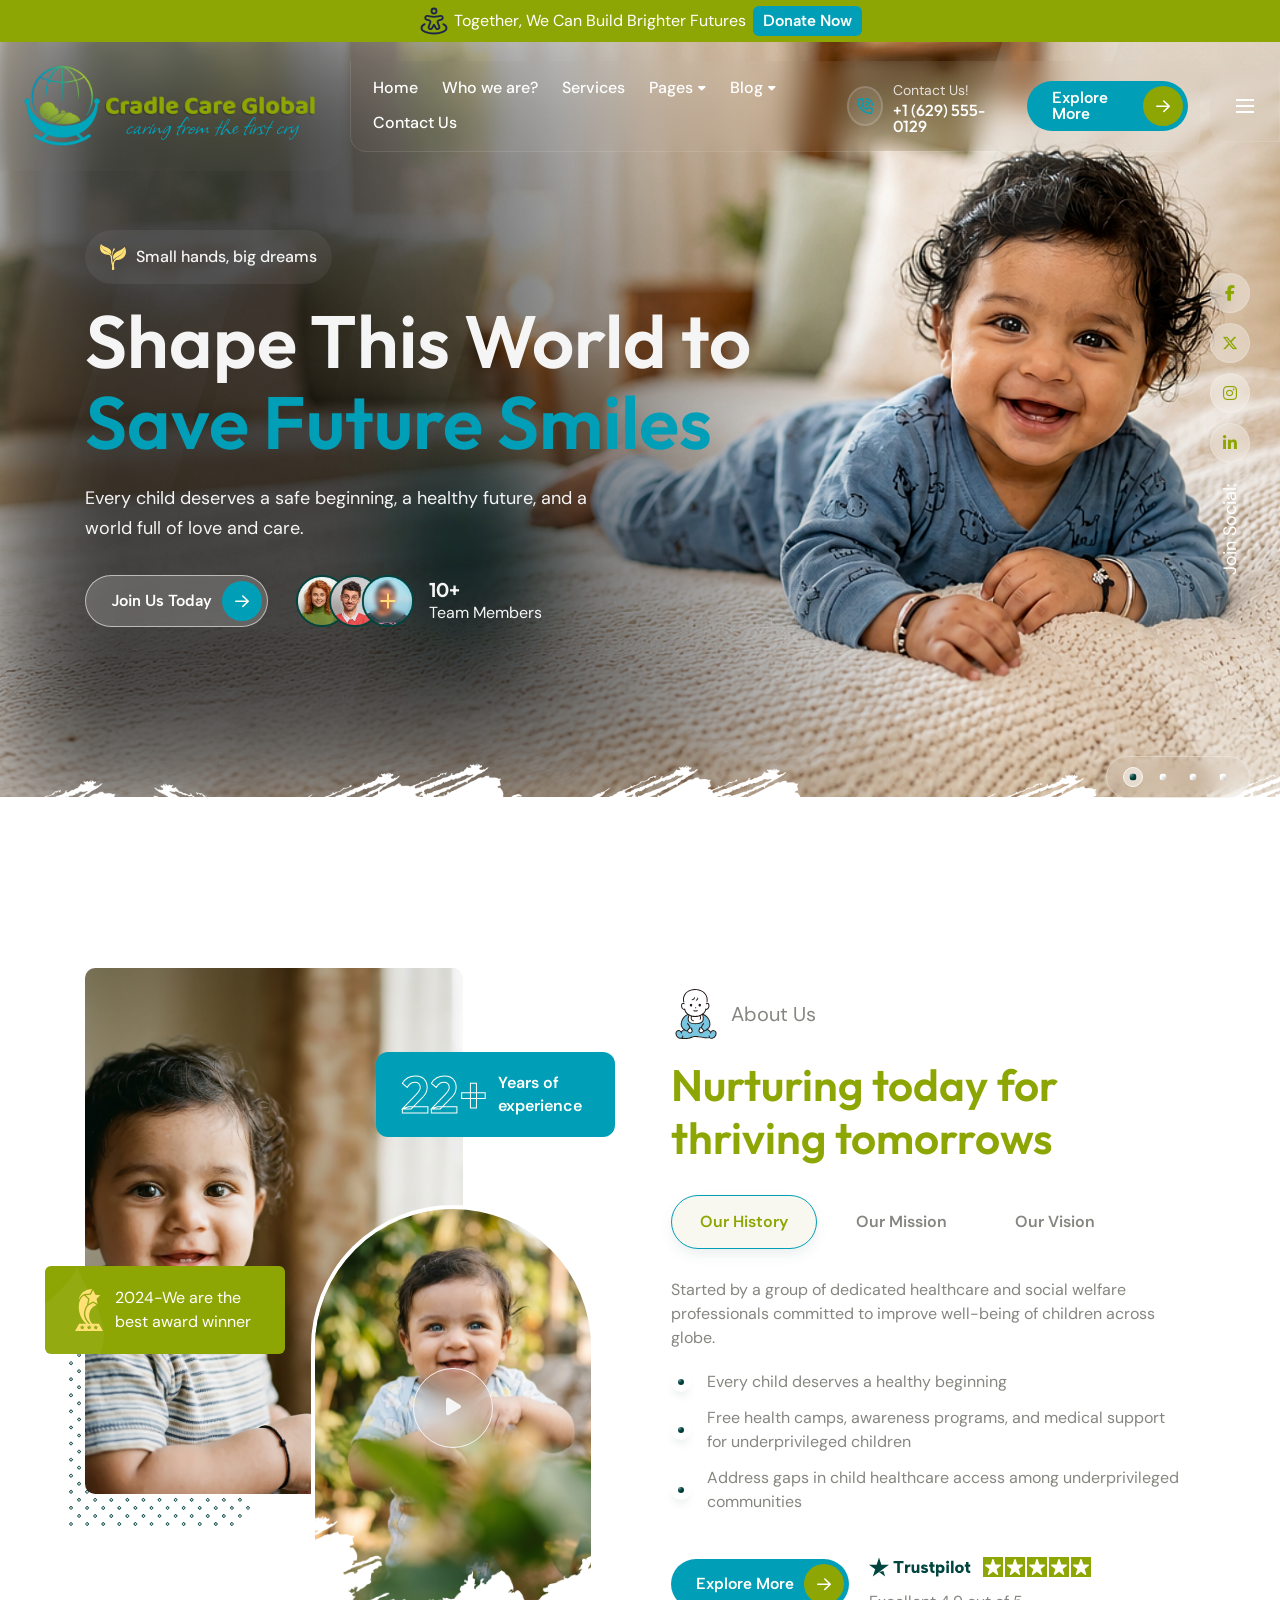
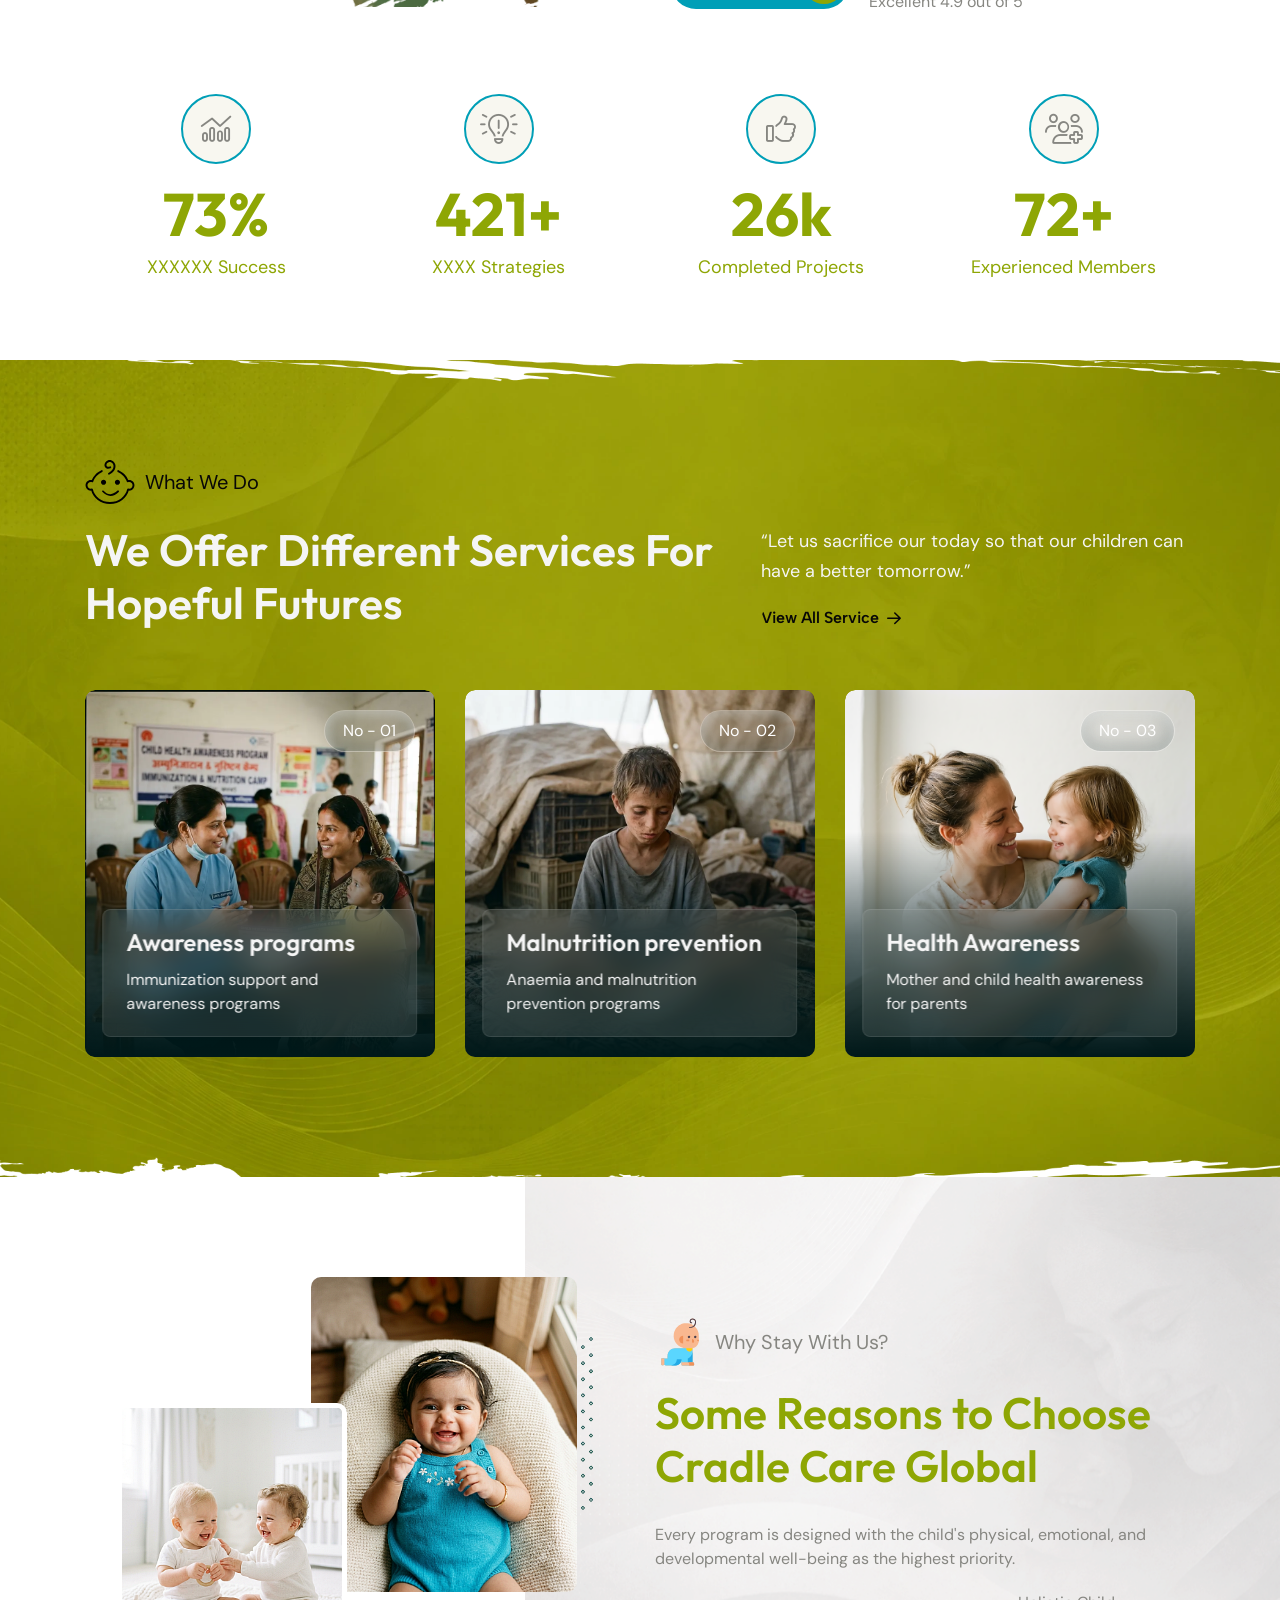
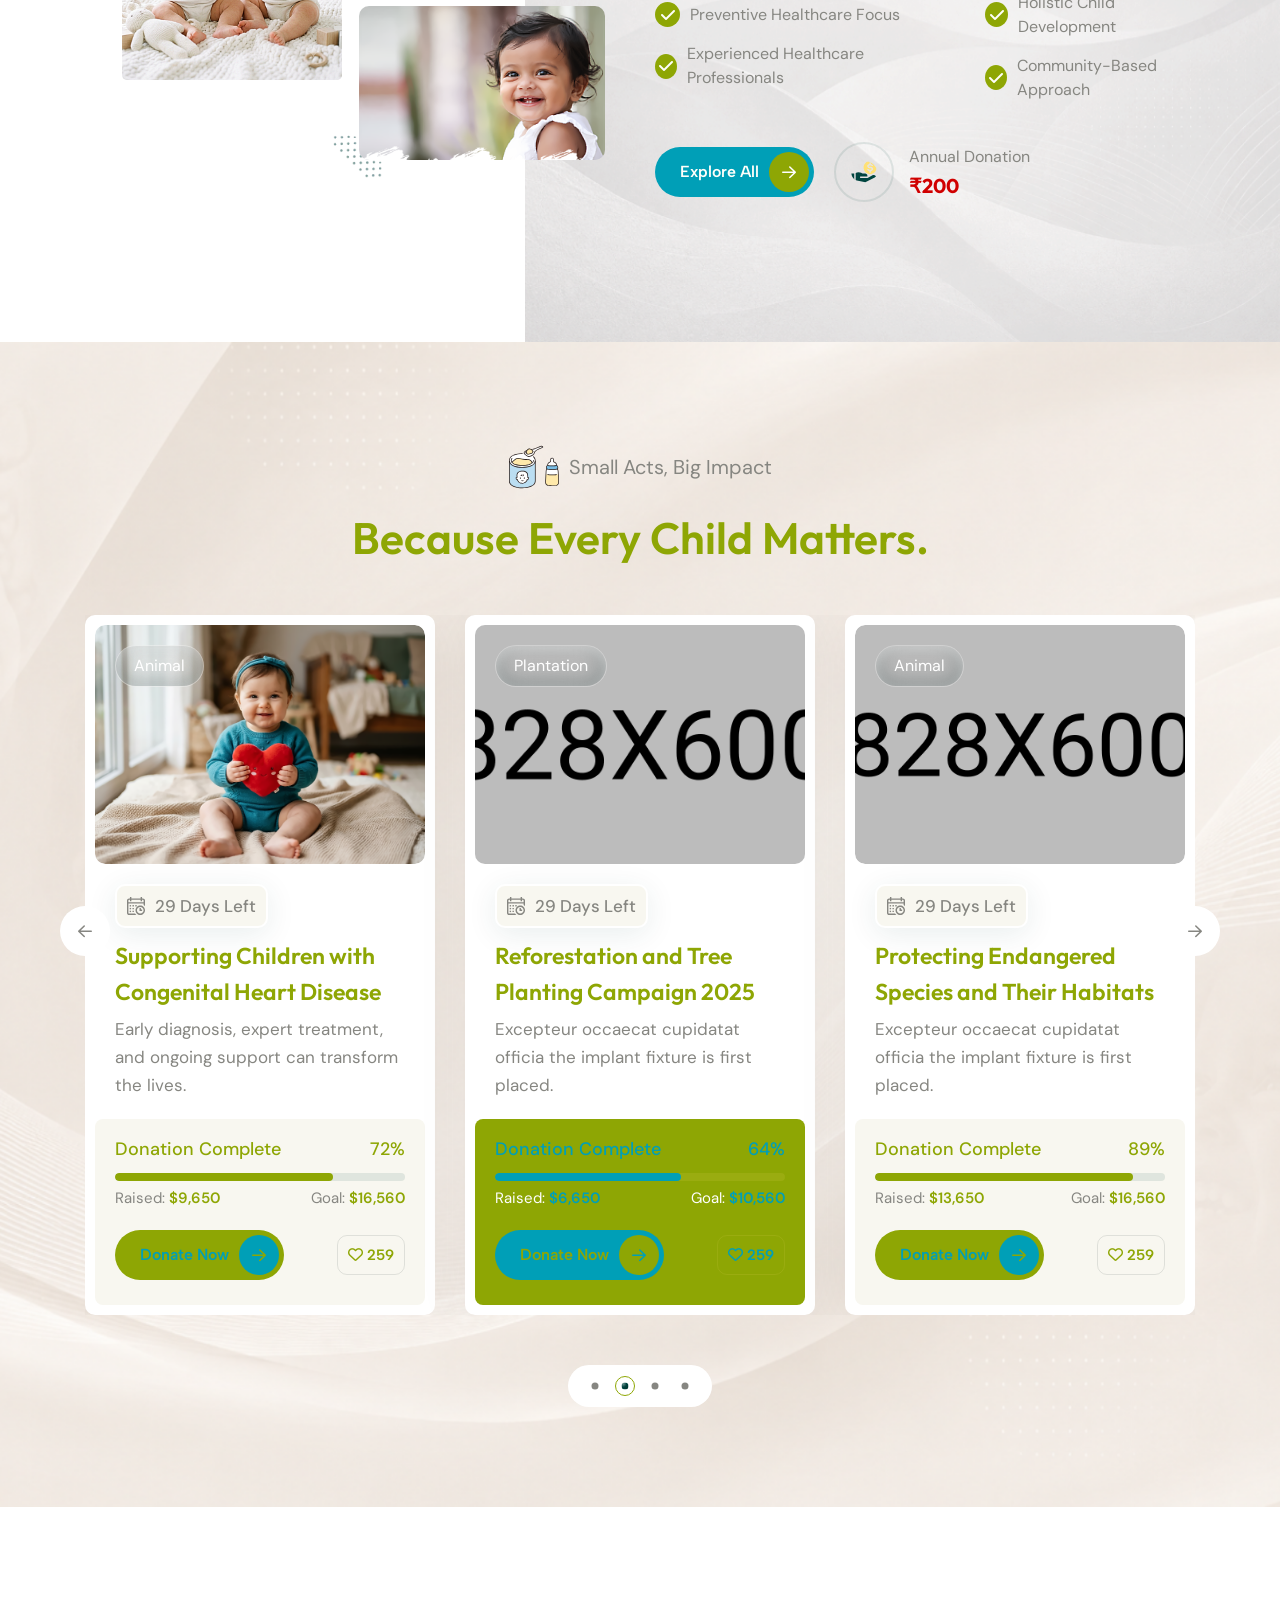
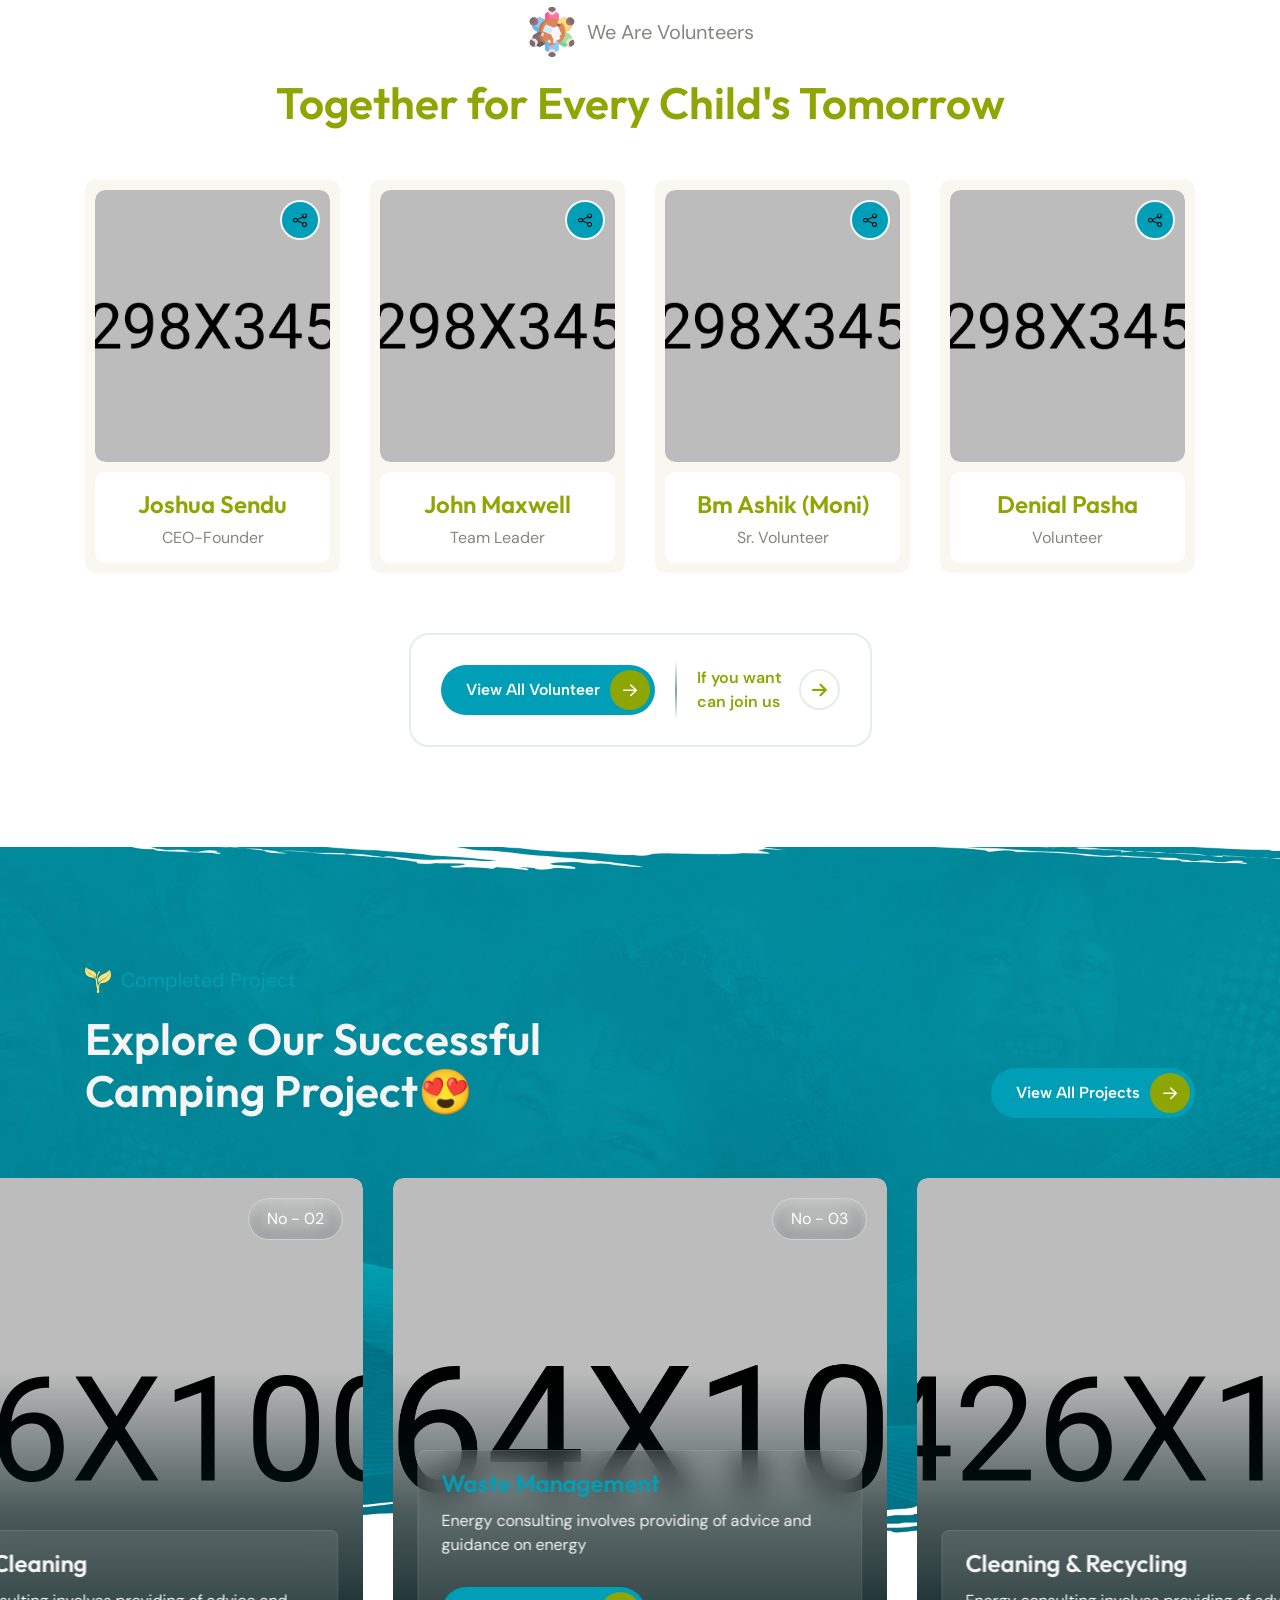
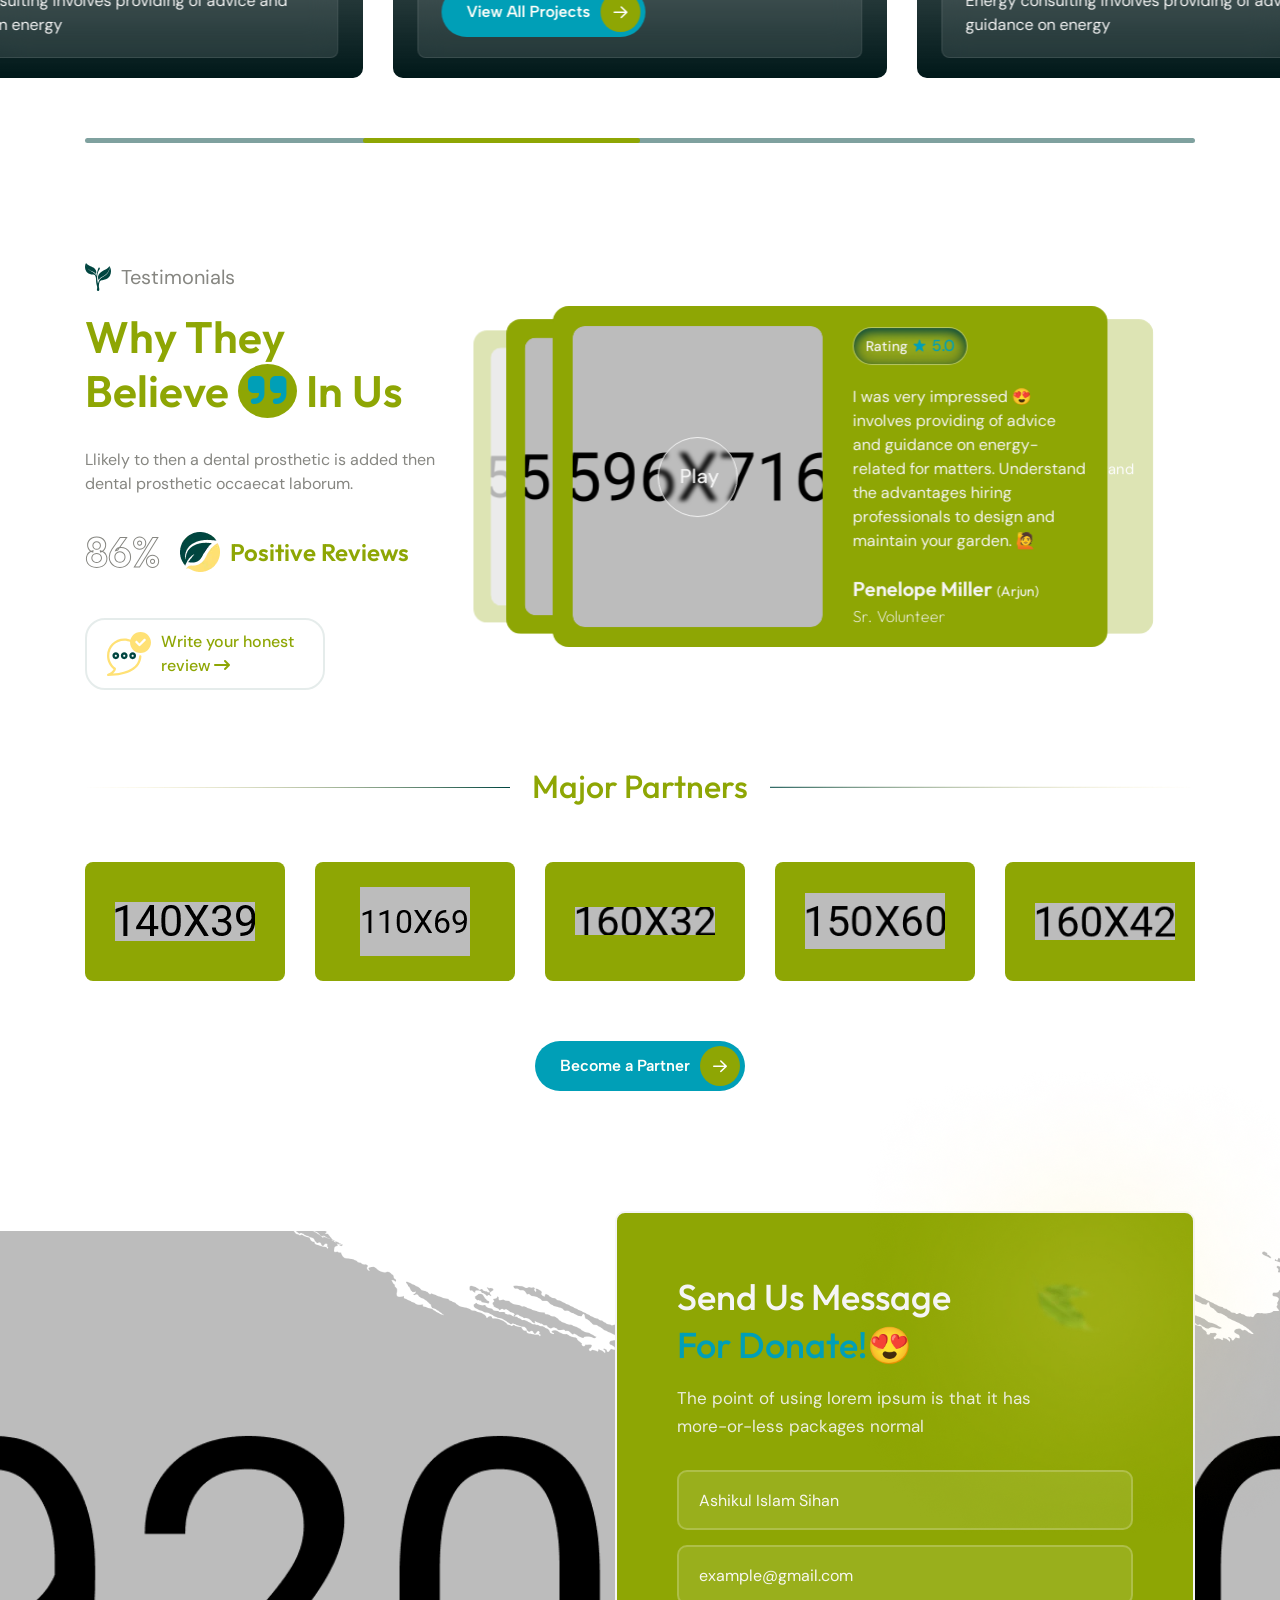
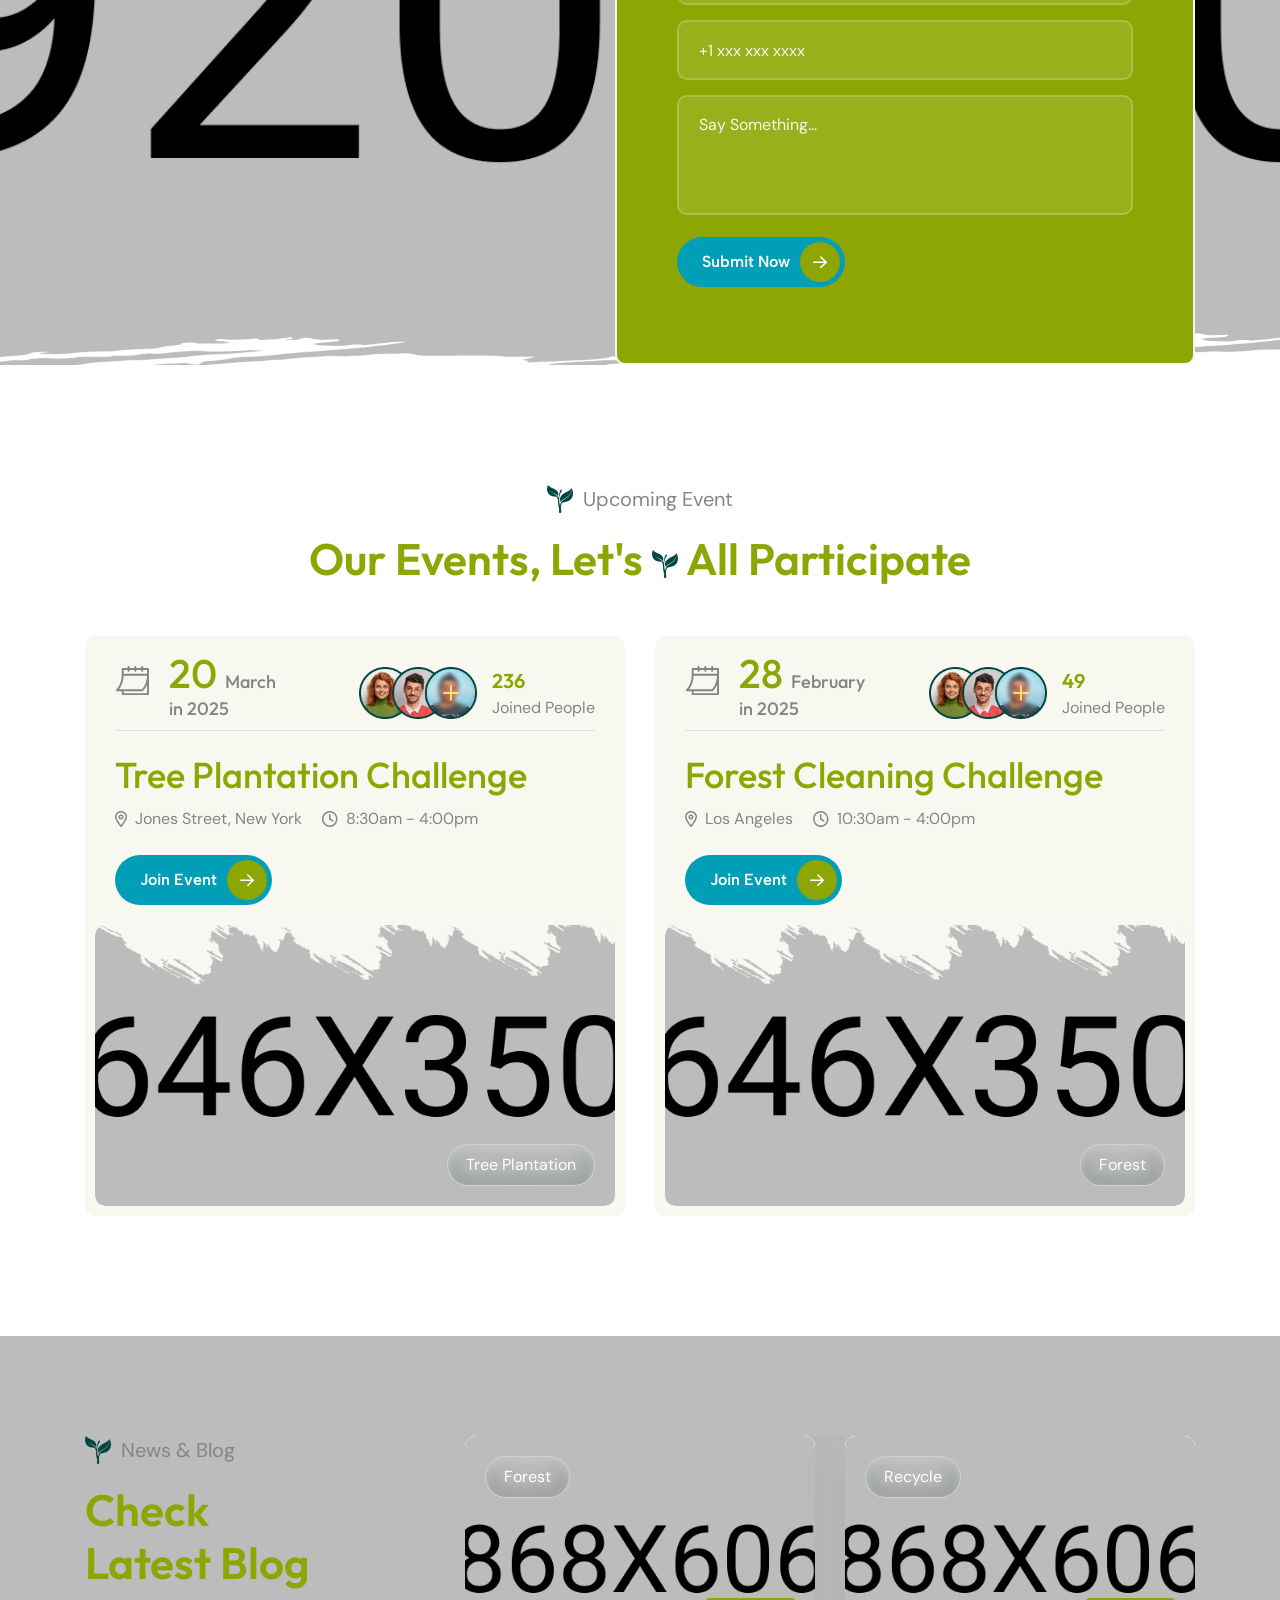
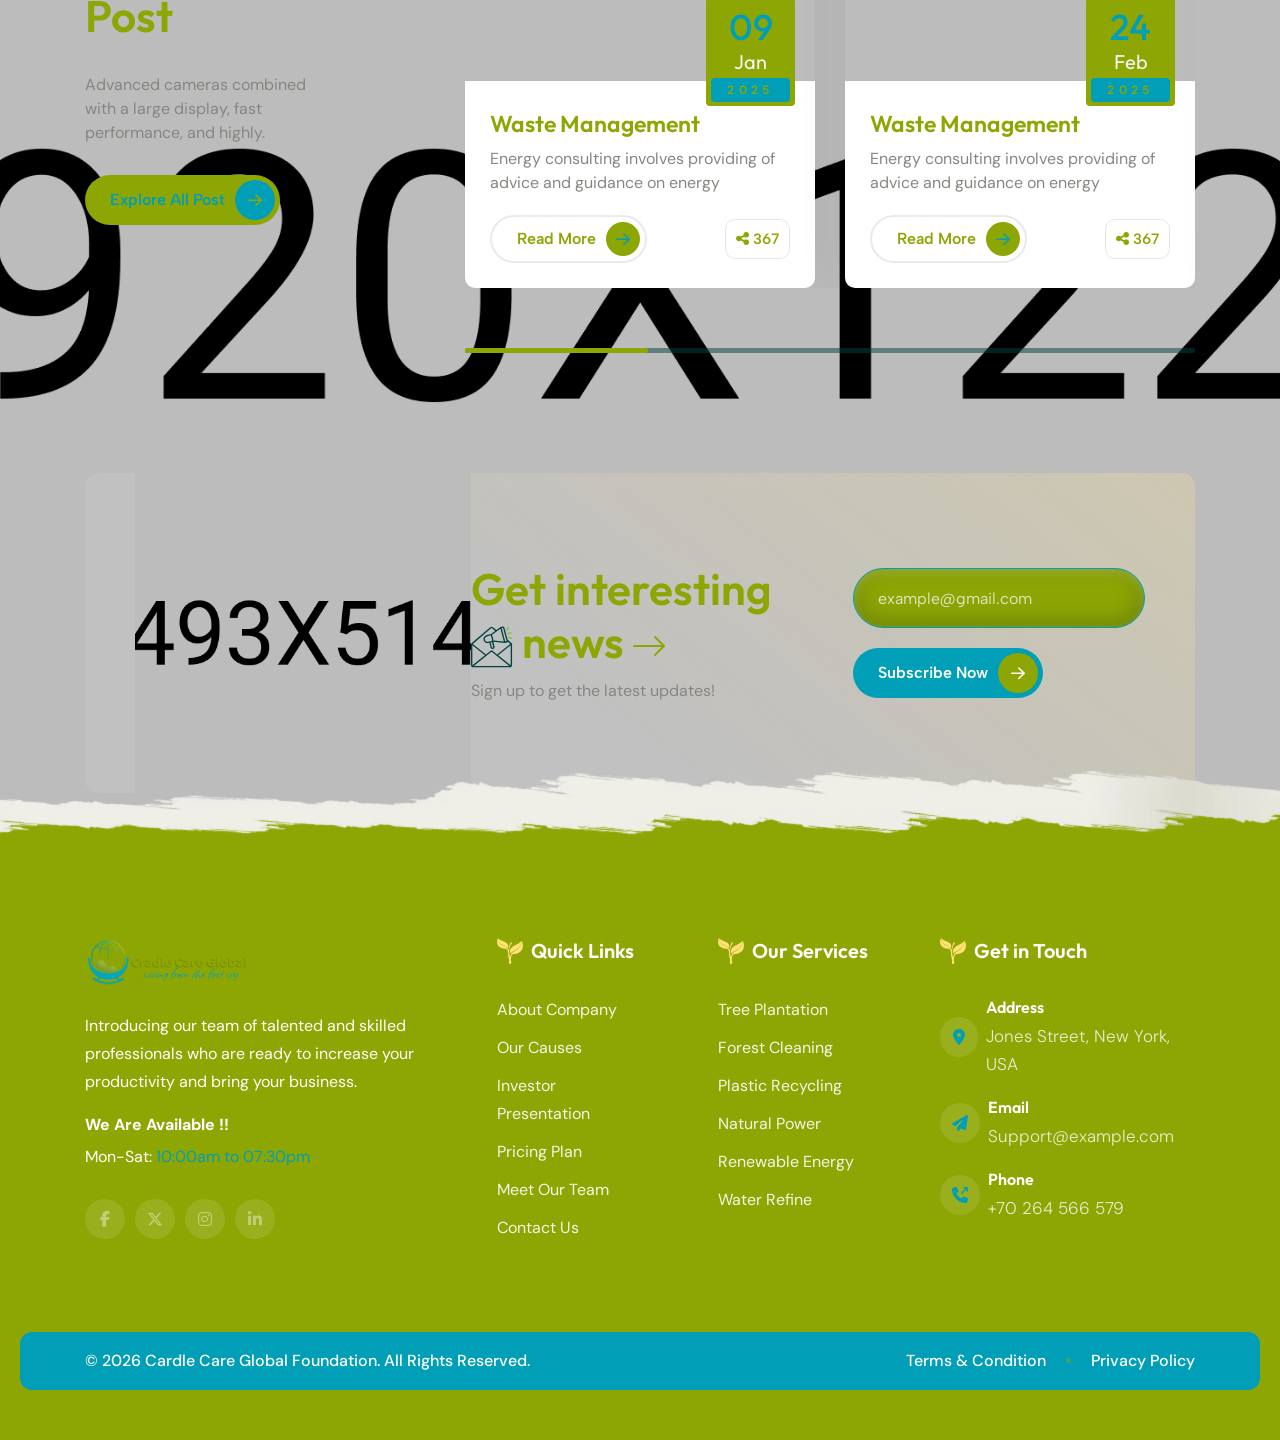
==== commit 15d0b5f9: "images updated" ====
--- a/index.html
+++ b/index.html
@@ -96,15 +96,9 @@
           <div class="header-middle">
             <nav class="main-menu-2 d-none d-xl-block">
               <ul>
-                <li class="has-dropdown">
+                <li>
                   <a href="#">Home</a>
-                  <ul class="sub-menu">
-                    <li><a href="index.html">Home 01</a></li>
-                    <li><a href="index-2.html">Home 02</a></li>
-                    <li><a href="index-3.html">Home 03</a></li>
-                    <li><a href="index-4.html">Home 04</a></li>
-                    <li><a href="index-5.html">Home 05</a></li>
-                  </ul>
+                
                 </li>
                 <li><a href="about.html">Who we are?</a></li>
                 <li><a href="services.html">Services</a></li>
@@ -1257,16 +1251,14 @@
                             </div>
                             <div class="title">
                               <h3>
-                                <a href="camping-donation.html"
-                                  >Sustainable Energy for All: Why Your Donation
-                                  Matters</a
+                                <a href="camping-donation.html">
+                                  Supporting Children with Congenital Heart Disease</a
                                 >
                               </h3>
                             </div>
                             <div class="text">
                               <p>
-                                Excepteur occaecat cupidatat officia the implant
-                                fixture is first placed.
+                               Early diagnosis, expert treatment, and ongoing support can transform the lives.
                               </p>
                             </div>
                           </div>
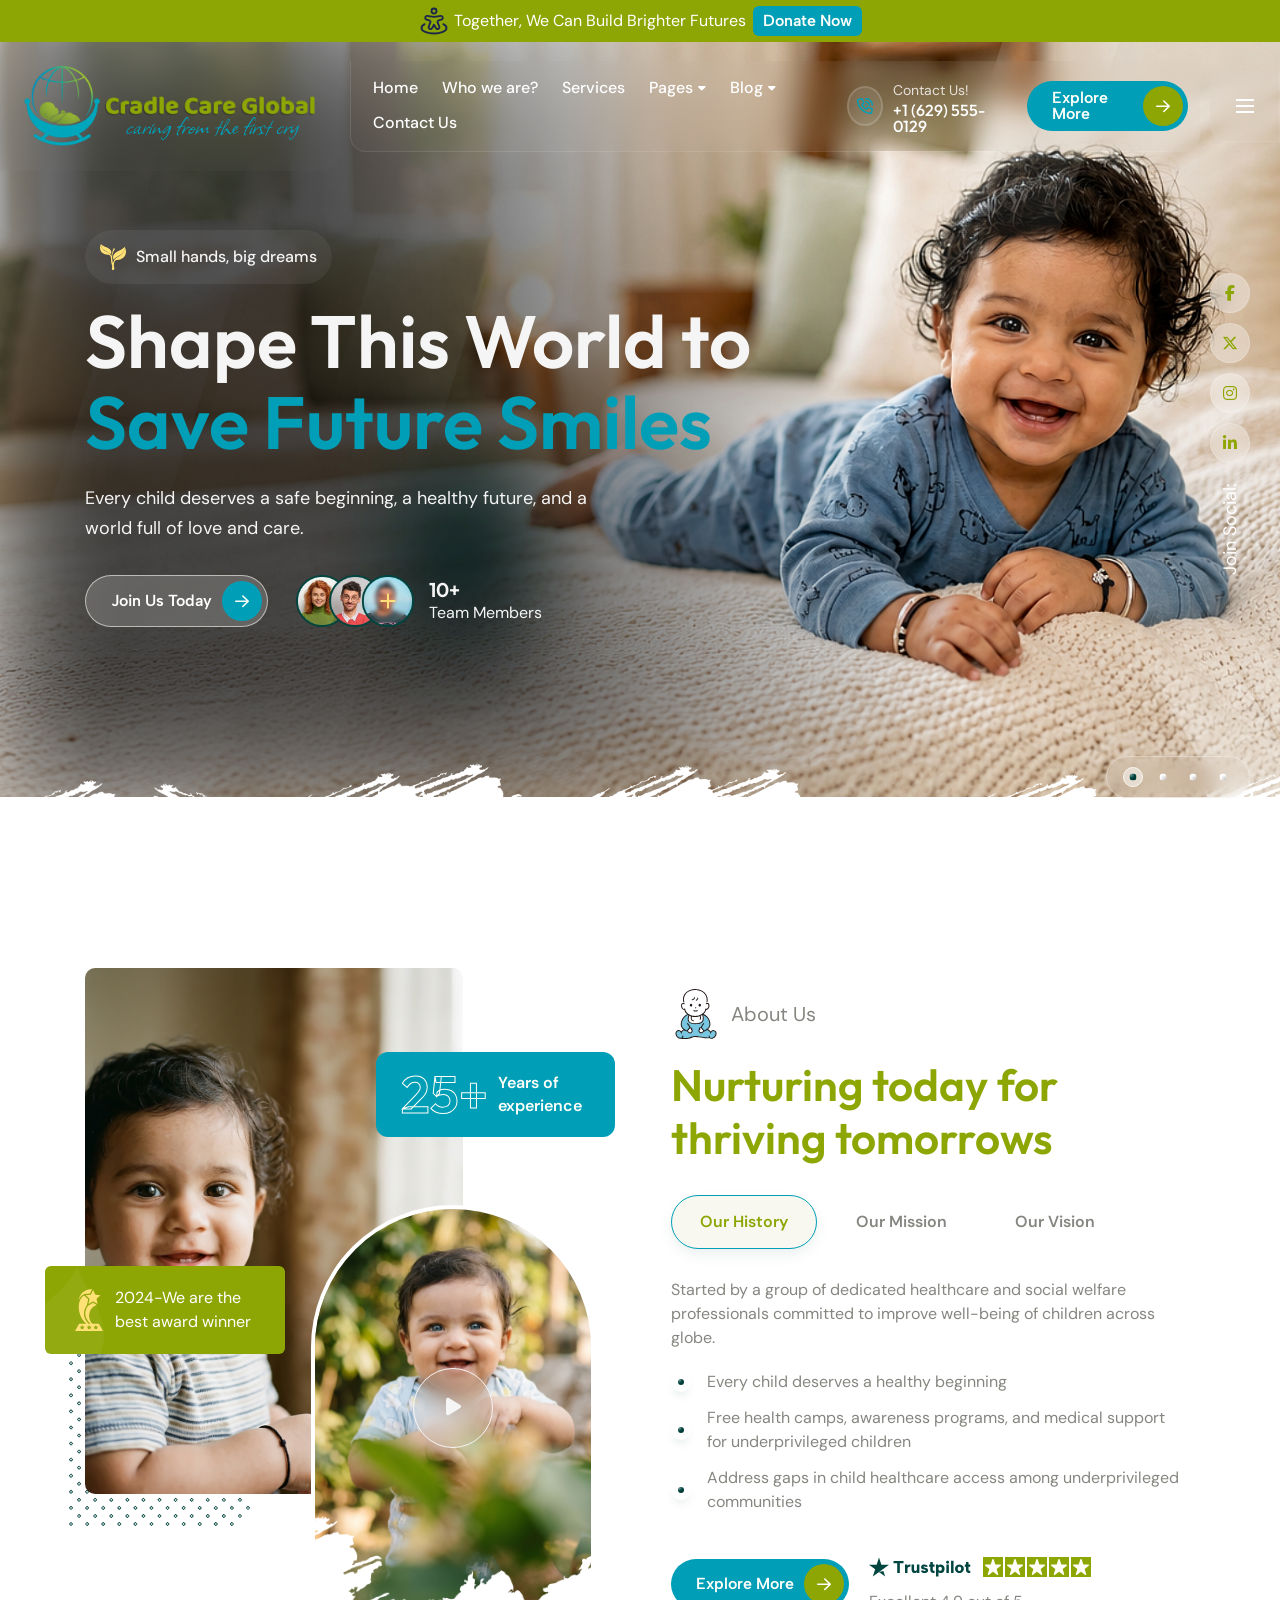
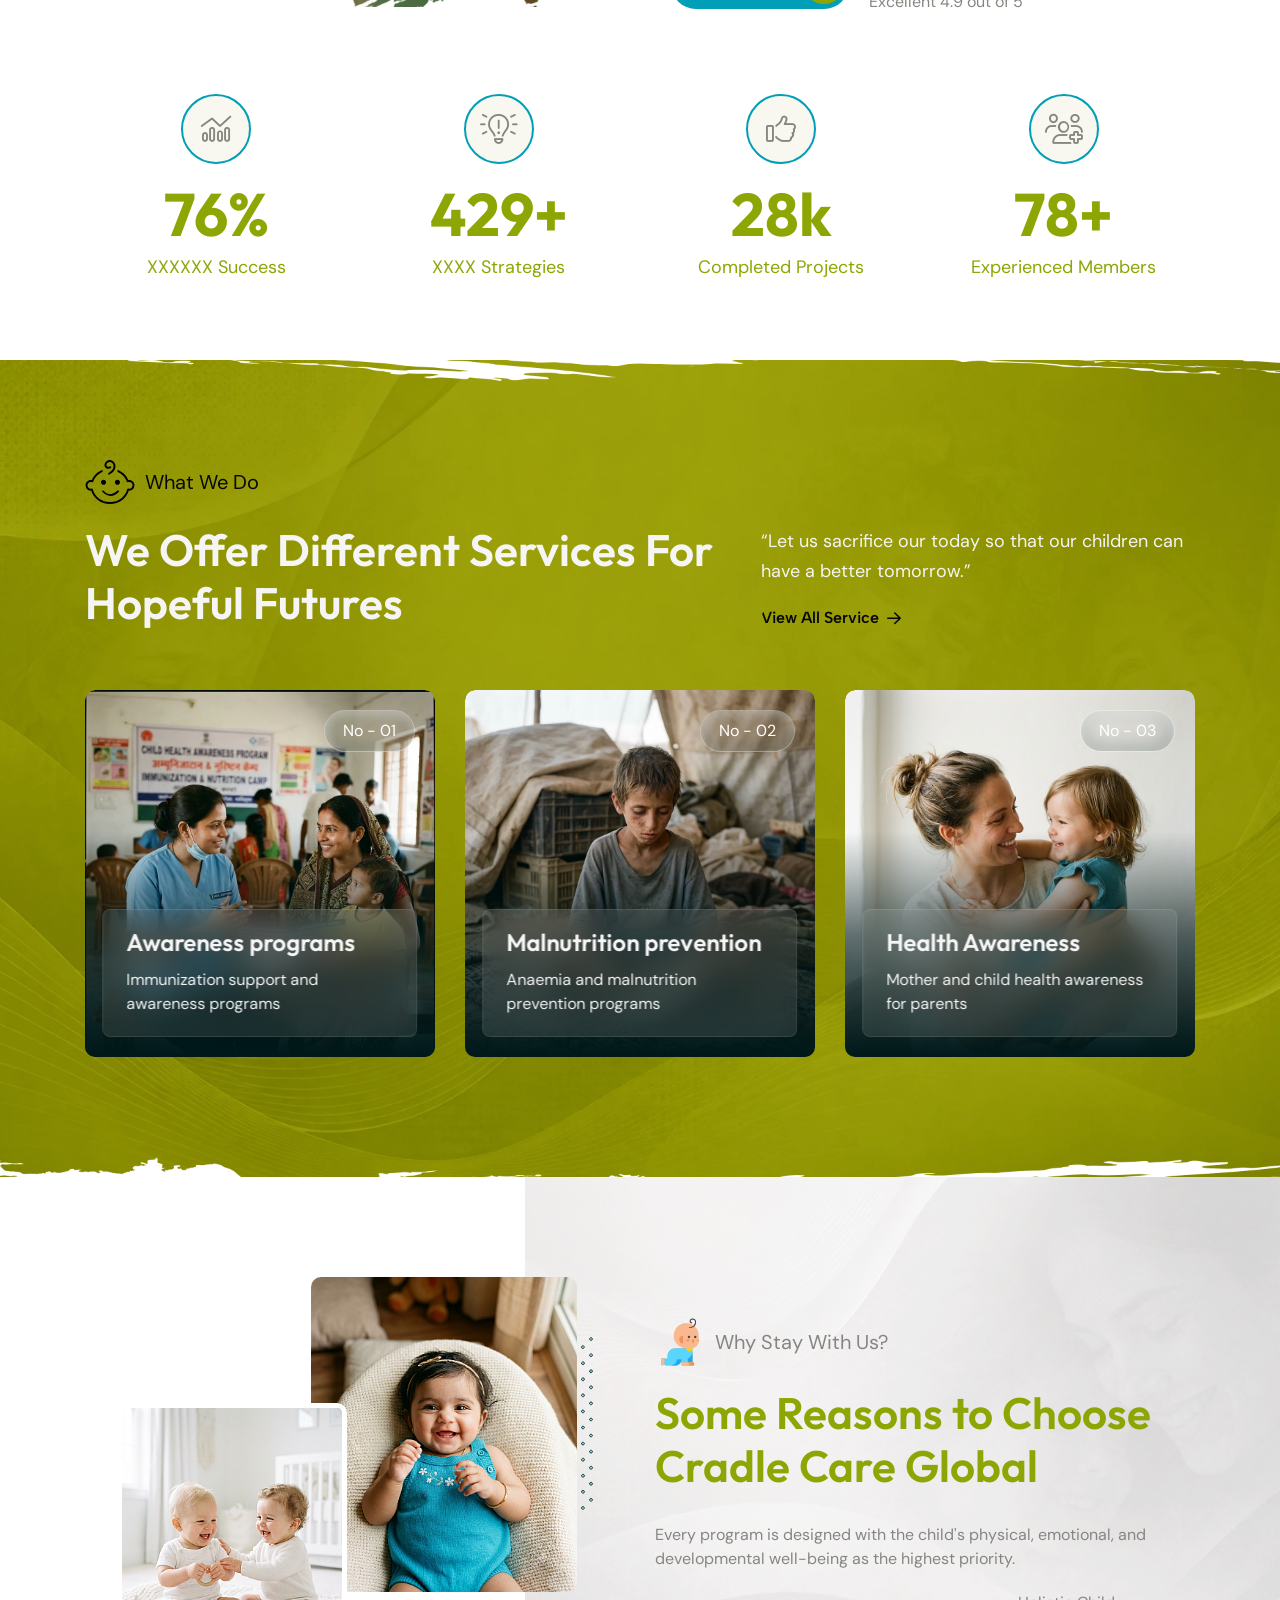
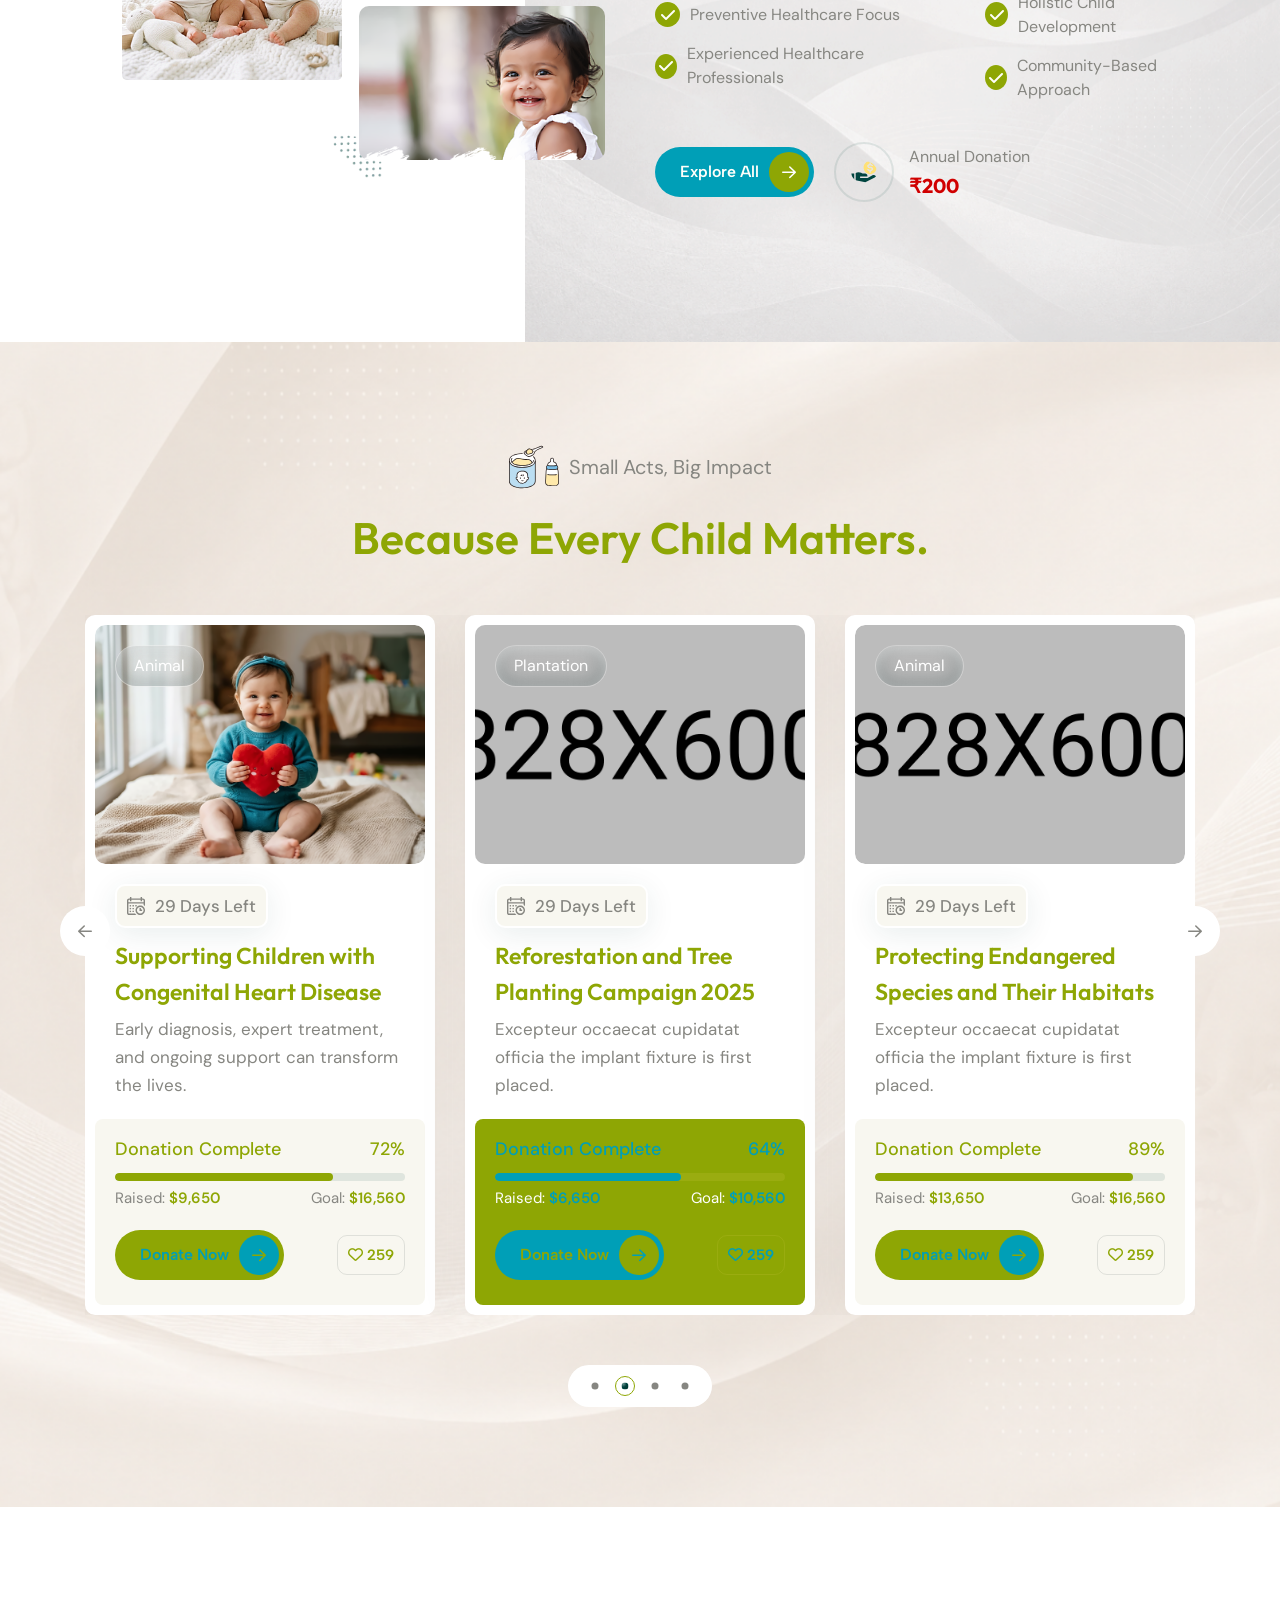
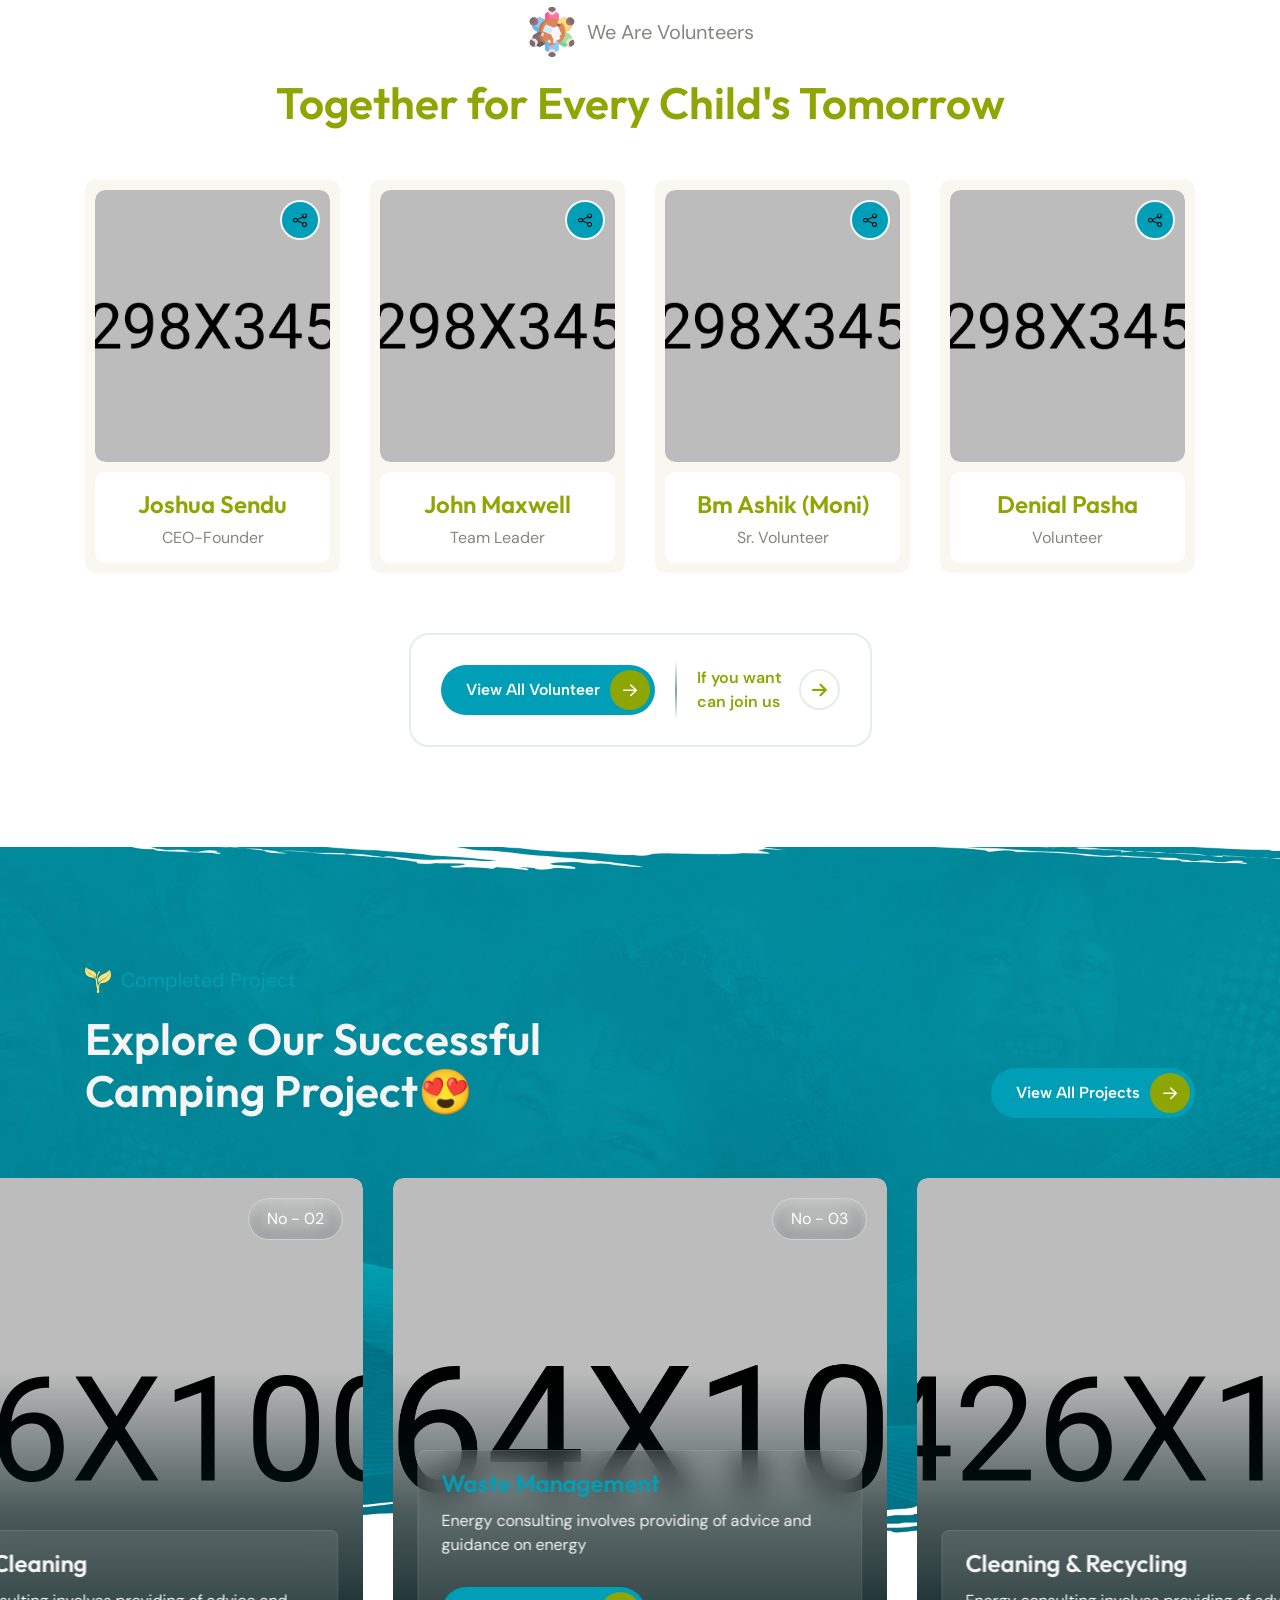
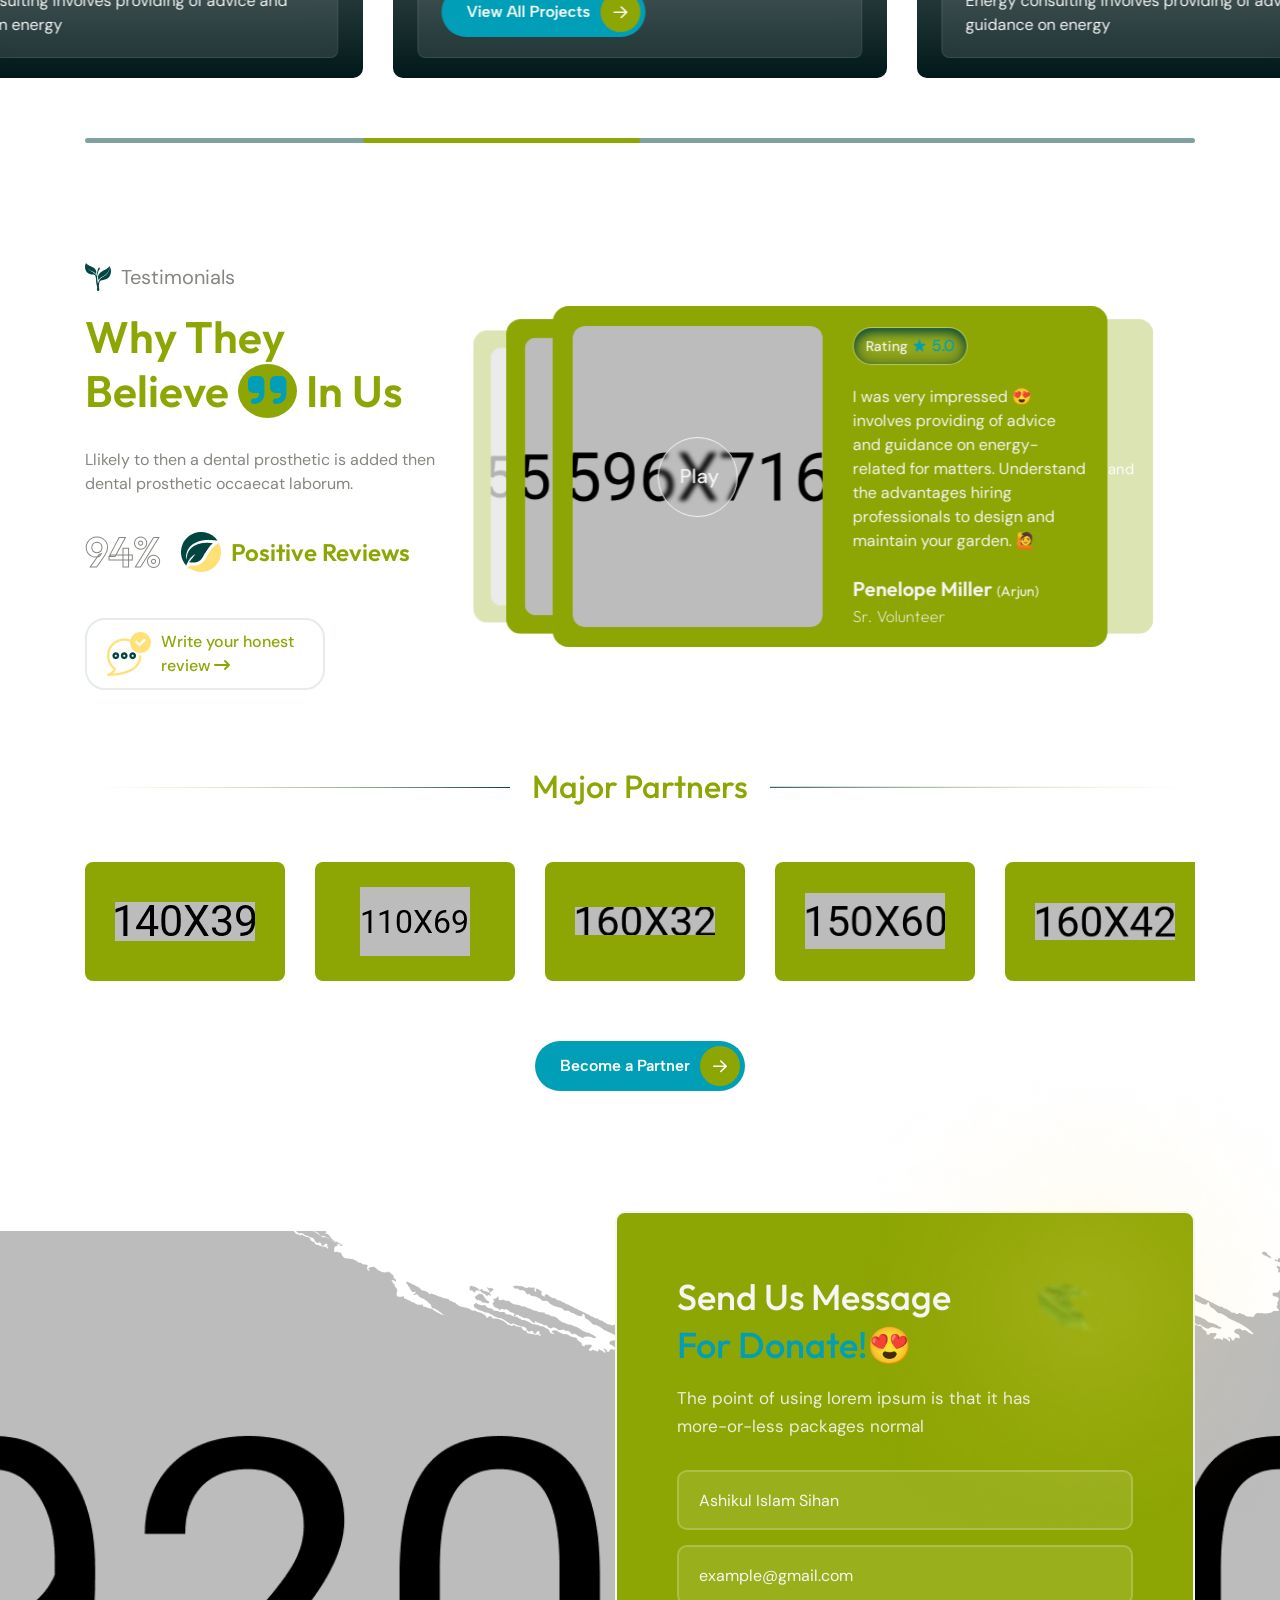
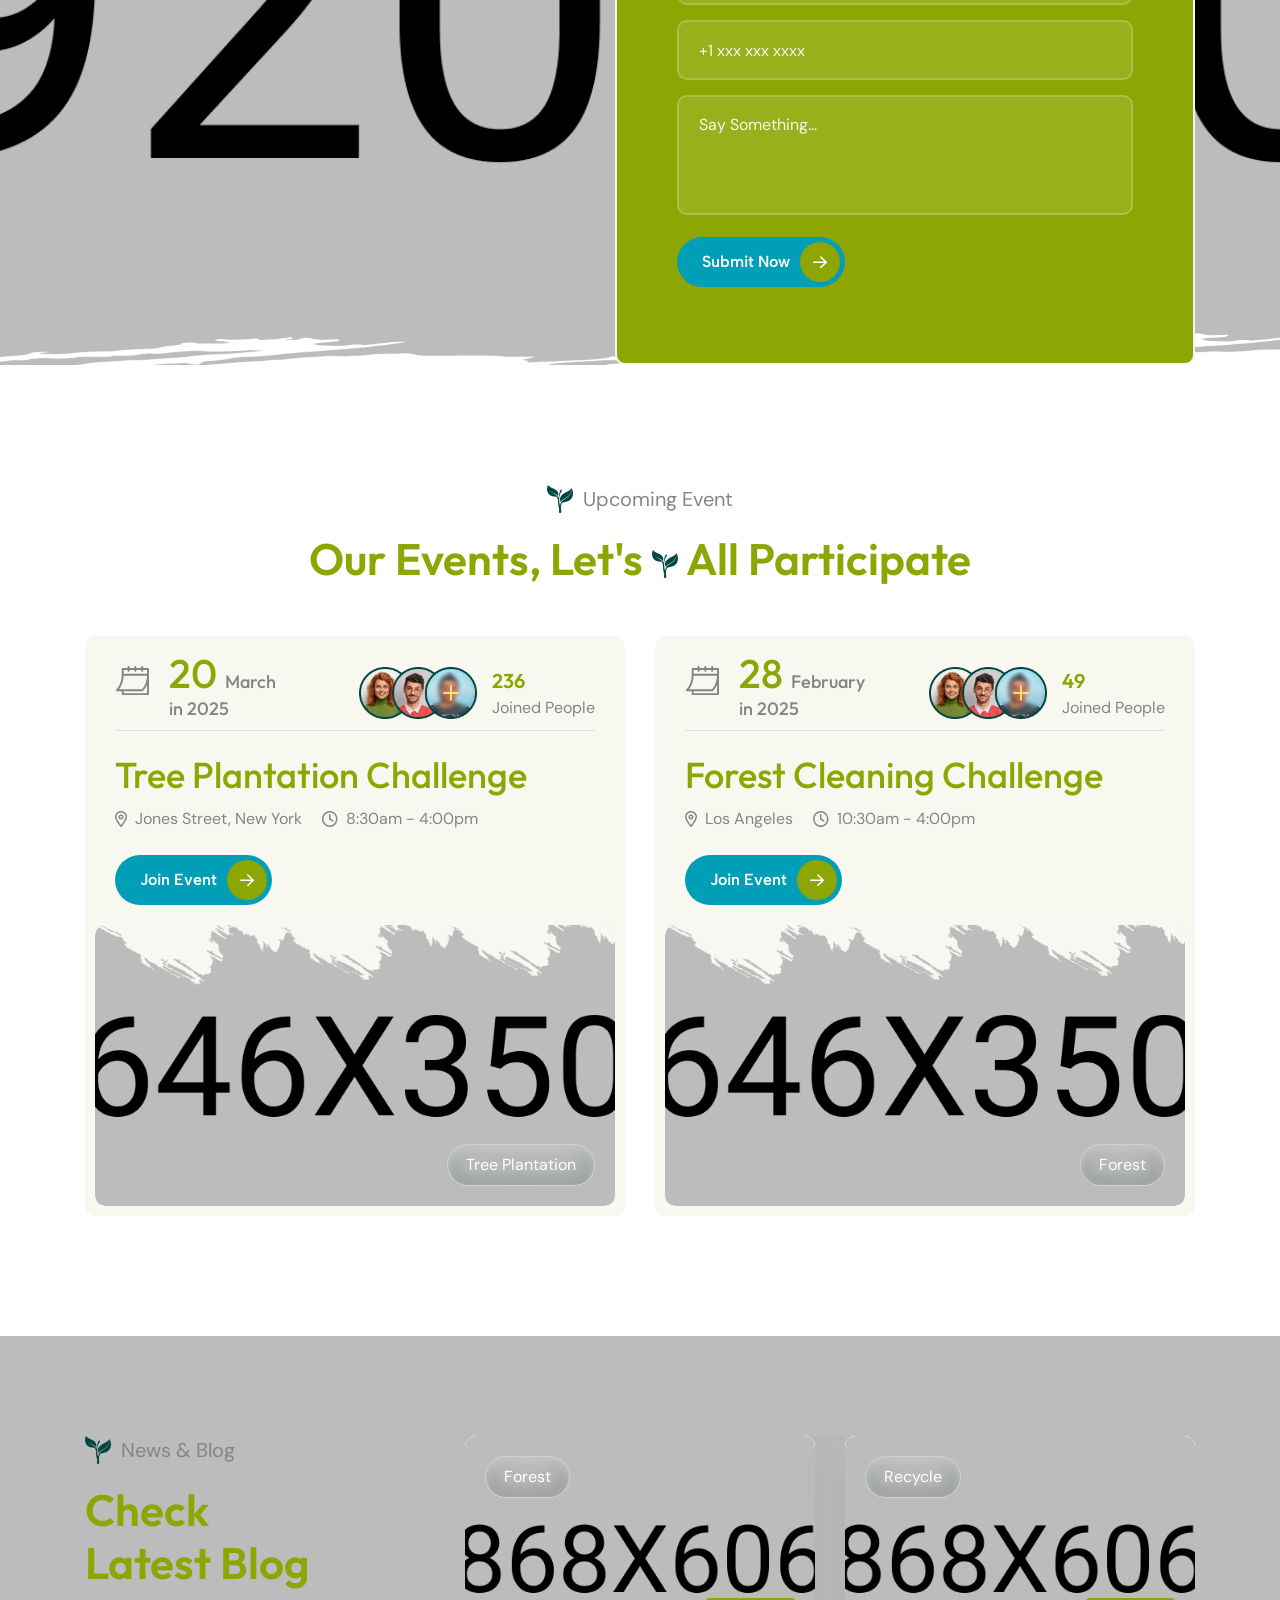
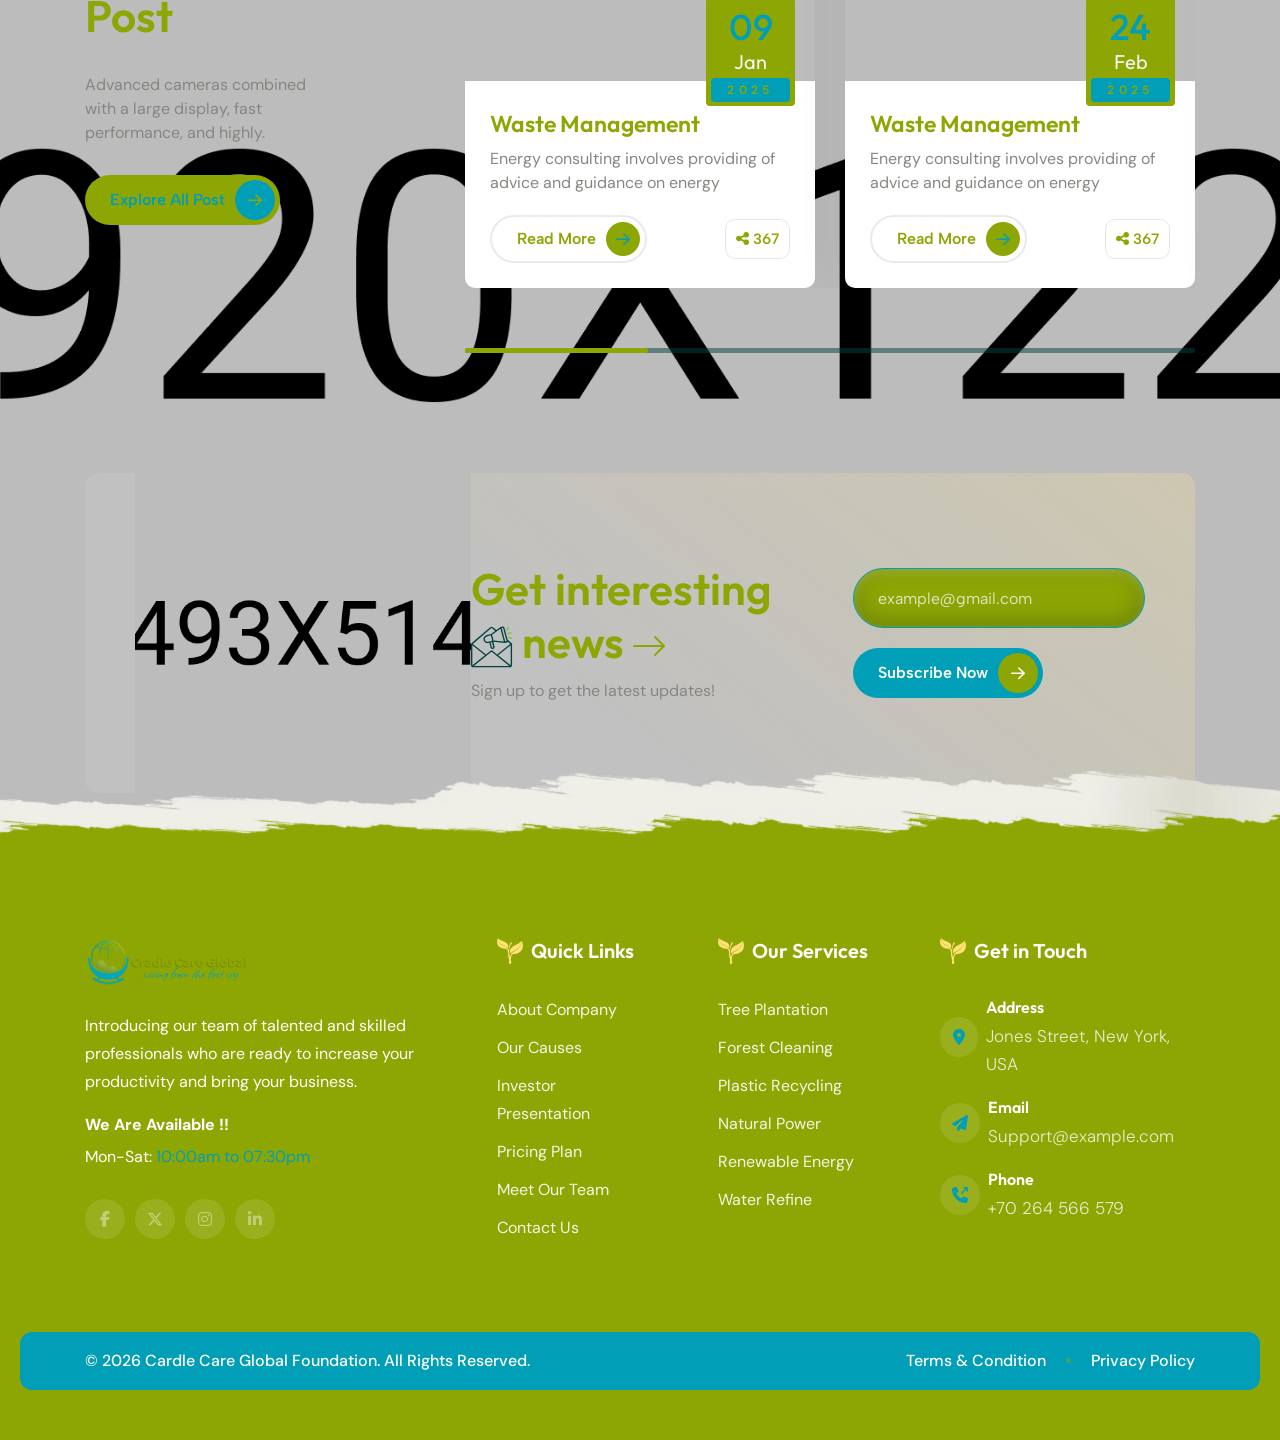
==== commit bcad605a: "update" ====
--- a/index.html
+++ b/index.html
@@ -97,8 +97,7 @@
             <nav class="main-menu-2 d-none d-xl-block">
               <ul>
                 <li>
-                  <a href="#">Home</a>
-                
+                  <a href="#">Home</a>                
                 </li>
                 <li><a href="about.html">Who we are?</a></li>
                 <li><a href="services.html">Services</a></li>
